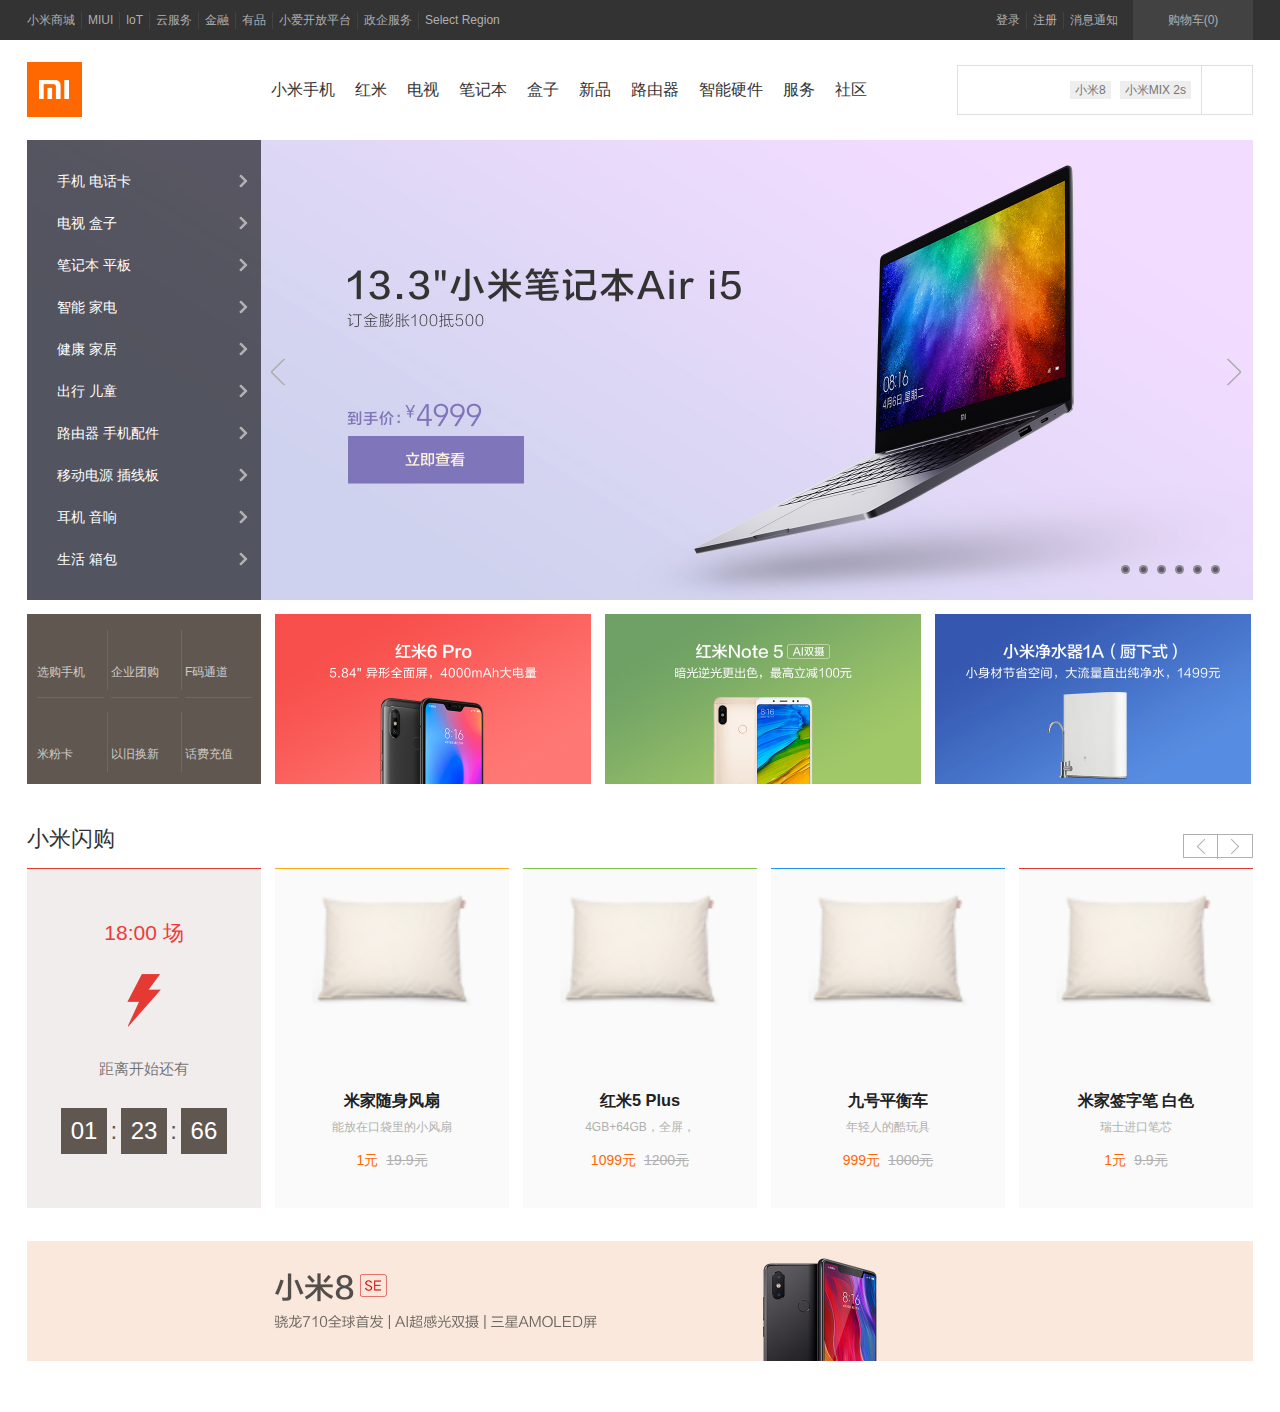
==== xiaomi.html @ e85e3011 "xiaomi.html" ====
<!doctype html>
<html lang="en">
<head>
  <meta charset="UTF-8">
  <title>小米官网</title>
  <link rel="stylesheet" href="css/normalize.css">
  <link rel="stylesheet" href="css/xiaomi.css">
</head>
<body>
  <header class="site-topbar">
    <div class="contioner">
      <div class="topbar-nav">
        <a href="javaspcipt:;">小米商城</a>
        <a href="javaspcipt:;">MIUI</a>
        <a href="javaspcipt:;">loT</a>
        <a href="javaspcipt:;">云服务</a>
        <a href="javaspcipt:;">金融</a>
        <a href="javaspcipt:;">有品</a>
        <a href="javaspcipt:;">小爱开放平台</a>
        <a href="javaspcipt:;">政企服务</a>
        <a href="javaspcipt:;">Select Region</a>
      </div>
      <div class="topbar-cart">
        <a href="javaspcipt">购物车(0)</a>
        <div class="cart-menu">
          购物车中还没有商品；赶紧去选购吧！
        </div>
      </div>
      <div class="topbar-info">
        <a href="javaspcipt:;">登录</a>
        <a href="javaspcipt:;">注册</a>
        <a href="javaspcipt:;">消息通知</a>
      </div>
    </div>
  </header>
  <div class="site-header">
    <div class="contioner">
      <div class="header-logo">
        <a class="logo-ir" href="javaspcipt:;"><!--小米官网--></a>
      </div>
      <div class="header-nav">
        <ul class="nav-list">
          <li class="nav-category">小米商城</li><!--bybybybybybyby-->
          <li class="nav-item">小米手机
          <li class="nav-item">红米</li>
          <li class="nav-item">电视</li>
          <li class="nav-item">笔记本</li>
          <li class="nav-item">盒子</li>
          <li class="nav-item">新品</li>
          <li class="nav-item">路由器</li>
          <li class="nav-item">智能硬件</li>
          <li class="nav-item">服务</li>
          <li class="nav-item">社区</li>
        </ul>
      </div>
      <div class="header-scarch">
        <form class="search-form">
          <input class="search-text" type="text">
          <input class="search-bth" type="submit" value="">
          <div class="search-hot-words">
            <a href="">小米8</a>
            <a href="">小米MIX 2s</a>
          </div>
        </form>
      </div>
    </div>
  </div> 
  <div class="home-hero-container">
    <!--小块包含-->
    <div class="home-hero">
      <div class="home-hero-slider">
        <a href="">
          <img src="img/banner_01.jpg">
        </a>
        <div class="ui-prev"><a href="">上一页</a></div>
        <div class="ui-next"><a href="">下一页</a></div>
        <div class="ui-pager">
          <div class="ui-pager-item"><a href="javaspcipt:;"></a></div>
          <div class="ui-pager-item"><a href="javaspcipt:;"></a></div>
          <div class="ui-pager-item"><a href="javaspcipt:;"></a></div>
          <div class="ui-pager-item"><a href="javaspcipt:;"></a></div>
          <div class="ui-pager-item"><a href="javaspcipt:;"></a></div>
          <div class="ui-pager-item"><a href="javaspcipt:;"></a></div>
        </div>
        <div class="site-category">
          <ul class="site-category-list">
            <li class="category-item">
              <a href="javaspcipt:;">手机 电话卡</a>
              <div class="children">
                <ul class="children-list">
                    <li><a class="link" href="javaspcipt:;"><img class="thumb" src="img/product_02.png"><span class="text">体重秤</span></a></li>
                    <li><a class="link" href="javaspcipt:;"><img class="thumb" src="img/product_01.png"><span class="text">血压计</span></a></li>
                    <li><a class="link" href="javaspcipt:;"><img class="thumb" src="img/product_02.png"><span class="text">双肩包</span></a></li>
                    <li><a class="link" href="javaspcipt:;"><img class="thumb" src="img/product_05.png"><span class="text">钱包</span></a></li>
                    <li><a class="link" href="javaspcipt:;"><img class="thumb" src="img/product_02.png"><span class="text">胸包</span></a></li>
                    <li><a class="link" href="javaspcipt:;"><img class="thumb" src="img/product_02.png"><span class="text">体温计</span></a></li>
                </ul>
                <ul class="children-list">
                    <li><a class="link" href="javaspcipt:;"><img class="thumb" src="img/product_02.png"><span class="text">手拿包</span></a></li>
                    <li><a class="link" href="javaspcipt:;"><img class="thumb" src="img/product_04.png"><span class="text">旅行箱</span></a></li>
                    <li><a class="link" href="javaspcipt:;"><img class="thumb" src="img/product_02.png"><span class="text">运动鞋</span></a></li>
                    <li><a class="link" href="javaspcipt:;"><img class="thumb" src="img/product_02.png"><span class="text">服饰</span></a></li>
                    <li><a class="link" href="javaspcipt:;"><img class="thumb" src="img/product_03.png"><span class="text">眼镜</span></a></li>
                    <li><a class="link" href="javaspcipt:;"><img class="thumb" src="img/product_02.png"><span class="text">床垫</span></a></li>
                </ul>
                <ul class="children-list">
                    <li><a class="link" href="javaspcipt:;"><img class="thumb" src="img/product_02.png"><span class="text">枕头</span></a></li>
                    <li><a class="link" href="javaspcipt:;"><img class="thumb" src="img/product_01.png"><span class="text">被子</span></a></li>
                    <li><a class="link" href="javaspcipt:;"><img class="thumb" src="img/product_03.png"><span class="text">沙发</span></a></li>
                    <li><a class="link" href="javaspcipt:;"><img class="thumb" src="img/product_02.png"><span class="text">金米兔</span></a></li>
                    <li><a class="link" href="javaspcipt:;"><img class="thumb" src="img/product_02.png"><span class="text">旅行包</span></a></li>
                    <li><a class="link" href="javaspcipt:;"><img class="thumb" src="img/product_01.png"><span class="text">螺丝刀</span></a></li>
                </ul>
                <ul class="children-list">
                    <li><a class="link" href="javaspcipt:;"><img class="thumb" src="img/product_02.png"><span class="text">保温杯</span></a></li>
                    <li><a class="link" href="javaspcipt:;"><img class="thumb" src="img/product_03.png"><span class="text">驱蚊器</span></a></li>
                    <li><a class="link" href="javaspcipt:;"><img class="thumb" src="img/product_02.png"><span class="text">体温计</span></a></li>
                    <li><a class="link" href="javaspcipt:;"><img class="thumb" src="img/product_01.png"><span class="text">尤里克里</span></a></li>
                    <li><a class="link" href="javaspcipt:;"><img class="thumb" src="img/product_02.png"><span class="text">毛巾、浴巾</span></a></li>
                    <li><a class="link" href="javaspcipt:;"><img class="thumb" src="img/product_02.png"><span class="text">米兔</span></a></li>
                </ul>
              </div>
            </li>
            <li class="category-item">
              <a href="javaspcipt:;">电视 盒子</a>             
              <div class="children">
                <ul class="children-list">
                    <li><a class="link" href="javaspcipt:;"><img class="thumb" src="img/product_01.png"><span class="text">体重秤</span></a></li>
                    <li><a class="link" href="javaspcipt:;"><img class="thumb" src="img/product_01.png"><span class="text">血压计</span></a></li>
                    <li><a class="link" href="javaspcipt:;"><img class="thumb" src="img/product_01.png"><span class="text">双肩包</span></a></li>
                    <li><a class="link" href="javaspcipt:;"><img class="thumb" src="img/product_01.png"><span class="text">钱包</span></a></li>
                    <li><a class="link" href="javaspcipt:;"><img class="thumb" src="img/product_01.png"><span class="text">胸包</span></a></li>
                    <li><a class="link" href="javaspcipt:;"><img class="thumb" src="img/product_01.png"><span class="text">体温计</span></a></li>
                </ul>
                <ul class="children-list">
                    <li><a class="link" href="javaspcipt:;"><img class="thumb" src="img/product_01.png"><span class="text">手拿包</span></a></li>
                    <li><a class="link" href="javaspcipt:;"><img class="thumb" src="img/product_01.png"><span class="text">旅行箱</span></a></li>
                    <li><a class="link" href="javaspcipt:;"><img class="thumb" src="img/product_01.png"><span class="text">运动鞋</span></a></li>
                    <li><a class="link" href="javaspcipt:;"><img class="thumb" src="img/product_01.png"><span class="text">服饰</span></a></li>
                    <li><a class="link" href="javaspcipt:;"><img class="thumb" src="img/product_01.png"><span class="text">眼镜</span></a></li>
                    <li><a class="link" href="javaspcipt:;"><img class="thumb" src="img/product_01.png"><span class="text">床垫</span></a></li>
                </ul>
                <ul class="children-list">
                    <li><a class="link" href="javaspcipt:;"><img class="thumb" src="img/product_01.png"><span class="text">枕头</span></a></li>
                    <li><a class="link" href="javaspcipt:;"><img class="thumb" src="img/product_01.png"><span class="text">被子</span></a></li>
                    <li><a class="link" href="javaspcipt:;"><img class="thumb" src="img/product_01.png"><span class="text">沙发</span></a></li>
                    <li><a class="link" href="javaspcipt:;"><img class="thumb" src="img/product_01.png"><span class="text">金米兔</span></a></li>
                    <li><a class="link" href="javaspcipt:;"><img class="thumb" src="img/product_01.png"><span class="text">旅行包</span></a></li>
                    <li><a class="link" href="javaspcipt:;"><img class="thumb" src="img/product_01.png"><span class="text">螺丝刀</span></a></li>
                </ul>
                <ul class="children-list">
                    <li><a class="link" href="javaspcipt:;"><img class="thumb" src="img/product_01.png"><span class="text">保温杯</span></a></li>
                    <li><a class="link" href="javaspcipt:;"><img class="thumb" src="img/product_01.png"><span class="text">驱蚊器</span></a></li>
                    <li><a class="link" href="javaspcipt:;"><img class="thumb" src="img/product_01.png"><span class="text">体温计</span></a></li>
                    <li><a class="link" href="javaspcipt:;"><img class="thumb" src="img/product_01.png"><span class="text">尤里克里</span></a></li>
                    <li><a class="link" href="javaspcipt:;"><img class="thumb" src="img/product_01.png"><span class="text">毛巾、浴巾</span></a></li>
                    <li><a class="link" href="javaspcipt:;"><img class="thumb" src="img/product_01.png"><span class="text">米兔</span></a></li>
                </ul>
            </li>
            <li class="category-item">
              <a href="javaspcipt:;">笔记本 平板</a>
              <div class="children">
                <ul class="children-list">
                    <li><a class="link" href="javaspcipt:;"><img class="thumb" src="img/product_02.png"><span class="text">体重秤</span></a></li>
                    <li><a class="link" href="javaspcipt:;"><img class="thumb" src="img/product_01.png"><span class="text">血压计</span></a></li>
                    <li><a class="link" href="javaspcipt:;"><img class="thumb" src="img/product_02.png"><span class="text">双肩包</span></a></li>
                    <li><a class="link" href="javaspcipt:;"><img class="thumb" src="img/product_05.png"><span class="text">钱包</span></a></li>
                    <li><a class="link" href="javaspcipt:;"><img class="thumb" src="img/product_02.png"><span class="text">胸包</span></a></li>
                    <li><a class="link" href="javaspcipt:;"><img class="thumb" src="img/product_02.png"><span class="text">体温计</span></a></li>
                </ul>
                <ul class="children-list">
                    <li><a class="link" href="javaspcipt:;"><img class="thumb" src="img/product_02.png"><span class="text">手拿包</span></a></li>
                    <li><a class="link" href="javaspcipt:;"><img class="thumb" src="img/product_04.png"><span class="text">旅行箱</span></a></li>
                    <li><a class="link" href="javaspcipt:;"><img class="thumb" src="img/product_02.png"><span class="text">运动鞋</span></a></li>
                    <li><a class="link" href="javaspcipt:;"><img class="thumb" src="img/product_02.png"><span class="text">服饰</span></a></li>
                    <li><a class="link" href="javaspcipt:;"><img class="thumb" src="img/product_03.png"><span class="text">眼镜</span></a></li>
                    <li><a class="link" href="javaspcipt:;"><img class="thumb" src="img/product_02.png"><span class="text">床垫</span></a></li>
                </ul>
                <ul class="children-list">
                    <li><a class="link" href="javaspcipt:;"><img class="thumb" src="img/product_02.png"><span class="text">枕头</span></a></li>
                    <li><a class="link" href="javaspcipt:;"><img class="thumb" src="img/product_01.png"><span class="text">被子</span></a></li>
                    <li><a class="link" href="javaspcipt:;"><img class="thumb" src="img/product_03.png"><span class="text">沙发</span></a></li>
                    <li><a class="link" href="javaspcipt:;"><img class="thumb" src="img/product_02.png"><span class="text">金米兔</span></a></li>
                    <li><a class="link" href="javaspcipt:;"><img class="thumb" src="img/product_02.png"><span class="text">旅行包</span></a></li>
                    <li><a class="link" href="javaspcipt:;"><img class="thumb" src="img/product_01.png"><span class="text">螺丝刀</span></a></li>
                </ul>
                <ul class="children-list">
                    <li><a class="link" href="javaspcipt:;"><img class="thumb" src="img/product_02.png"><span class="text">保温杯</span></a></li>
                    <li><a class="link" href="javaspcipt:;"><img class="thumb" src="img/product_03.png"><span class="text">驱蚊器</span></a></li>
                    <li><a class="link" href="javaspcipt:;"><img class="thumb" src="img/product_02.png"><span class="text">体温计</span></a></li>
                    <li><a class="link" href="javaspcipt:;"><img class="thumb" src="img/product_01.png"><span class="text">尤里克里</span></a></li>
                    <li><a class="link" href="javaspcipt:;"><img class="thumb" src="img/product_02.png"><span class="text">毛巾、浴巾</span></a></li>
                    <li><a class="link" href="javaspcipt:;"><img class="thumb" src="img/product_02.png"><span class="text">米兔</span></a></li>
                </ul>
              </div>
            </li>
            <li class="category-item">
              <a href="javaspcipt:;">智能 家电</a>
              <div class="children">
                <ul class="children-list">
                  <li><a class="link" href="javaspcipt:;"><img class="thumb" src="img/product_01.png"><span class="text">体重秤</span></a></li>
                  <li><a class="link" href="javaspcipt:;"><img class="thumb" src="img/product_01.png"><span class="text">血压计</span></a></li>
                  <li><a class="link" href="javaspcipt:;"><img class="thumb" src="img/product_01.png"><span class="text">双肩包</span></a></li>
                  <li><a class="link" href="javaspcipt:;"><img class="thumb" src="img/product_01.png"><span class="text">钱包</span></a></li>
                  <li><a class="link" href="javaspcipt:;"><img class="thumb" src="img/product_01.png"><span class="text">胸包</span></a></li>
                  <li><a class="link" href="javaspcipt:;"><img class="thumb" src="img/product_01.png"><span class="text">体温计</span></a></li>
                </ul>
                <ul class="children-list">
                  <li><a class="link" href="javaspcipt:;"><img class="thumb" src="img/product_01.png"><span class="text">手拿包</span></a></li>
                  <li><a class="link" href="javaspcipt:;"><img class="thumb" src="img/product_01.png"><span class="text">旅行箱</span></a></li>
                  <li><a class="link" href="javaspcipt:;"><img class="thumb" src="img/product_01.png"><span class="text">运动鞋</span></a></li>
                  <li><a class="link" href="javaspcipt:;"><img class="thumb" src="img/product_01.png"><span class="text">服饰</span></a></li>
                  <li><a class="link" href="javaspcipt:;"><img class="thumb" src="img/product_01.png"><span class="text">眼镜</span></a></li>
                  <li><a class="link" href="javaspcipt:;"><img class="thumb" src="img/product_01.png"><span class="text">床垫</span></a></li>
                </ul>
                <ul class="children-list">
                  <li><a class="link" href="javaspcipt:;"><img class="thumb" src="img/product_01.png"><span class="text">枕头</span></a></li>
                  <li><a class="link" href="javaspcipt:;"><img class="thumb" src="img/product_01.png"><span class="text">被子</span></a></li>
                  <li><a class="link" href="javaspcipt:;"><img class="thumb" src="img/product_01.png"><span class="text">沙发</span></a></li>
                  <li><a class="link" href="javaspcipt:;"><img class="thumb" src="img/product_01.png"><span class="text">金米兔</span></a></li>
                  <li><a class="link" href="javaspcipt:;"><img class="thumb" src="img/product_01.png"><span class="text">旅行包</span></a></li>
                  <li><a class="link" href="javaspcipt:;"><img class="thumb" src="img/product_01.png"><span class="text">螺丝刀</span></a></li>
                </ul>
                <ul class="children-list">
                  <li><a class="link" href="javaspcipt:;"><img class="thumb" src="img/product_01.png"><span class="text">保温杯</span></a></li>
                  <li><a class="link" href="javaspcipt:;"><img class="thumb" src="img/product_01.png"><span class="text">驱蚊器</span></a></li>
                  <li><a class="link" href="javaspcipt:;"><img class="thumb" src="img/product_01.png"><span class="text">体温计</span></a></li>
                  <li><a class="link" href="javaspcipt:;"><img class="thumb" src="img/product_01.png"><span class="text">尤里克里</span></a></li>
                  <li><a class="link" href="javaspcipt:;"><img class="thumb" src="img/product_01.png"><span class="text">毛巾、浴巾</span></a></li>
                  <li><a class="link" href="javaspcipt:;"><img class="thumb" src="img/product_01.png"><span class="text">米兔</span></a></li>
                </ul>
            </li>
            <li class="category-item">
              <a href="javaspcipt:;">健康 家居</a>
              <div class="children">
                <ul class="children-list">
                  <li><a class="link" href="javaspcipt:;"><img class="thumb" src="img/product_02.png"><span class="text">体重秤</span></a></li>
                  <li><a class="link" href="javaspcipt:;"><img class="thumb" src="img/product_01.png"><span class="text">血压计</span></a></li>
                  <li><a class="link" href="javaspcipt:;"><img class="thumb" src="img/product_02.png"><span class="text">双肩包</span></a></li>
                  <li><a class="link" href="javaspcipt:;"><img class="thumb" src="img/product_05.png"><span class="text">钱包</span></a></li>
                  <li><a class="link" href="javaspcipt:;"><img class="thumb" src="img/product_02.png"><span class="text">胸包</span></a></li>
                  <li><a class="link" href="javaspcipt:;"><img class="thumb" src="img/product_02.png"><span class="text">体温计</span></a></li>
                </ul>
                <ul class="children-list">
                  <li><a class="link" href="javaspcipt:;"><img class="thumb" src="img/product_02.png"><span class="text">手拿包</span></a></li>
                  <li><a class="link" href="javaspcipt:;"><img class="thumb" src="img/product_04.png"><span class="text">旅行箱</span></a></li>
                  <li><a class="link" href="javaspcipt:;"><img class="thumb" src="img/product_02.png"><span class="text">运动鞋</span></a></li>
                  <li><a class="link" href="javaspcipt:;"><img class="thumb" src="img/product_02.png"><span class="text">服饰</span></a></li>
                  <li><a class="link" href="javaspcipt:;"><img class="thumb" src="img/product_03.png"><span class="text">眼镜</span></a></li>
                  <li><a class="link" href="javaspcipt:;"><img class="thumb" src="img/product_02.png"><span class="text">床垫</span></a></li>
                </ul>
                <ul class="children-list">
                  <li><a class="link" href="javaspcipt:;"><img class="thumb" src="img/product_02.png"><span class="text">枕头</span></a></li>
                  <li><a class="link" href="javaspcipt:;"><img class="thumb" src="img/product_01.png"><span class="text">被子</span></a></li>
                  <li><a class="link" href="javaspcipt:;"><img class="thumb" src="img/product_03.png"><span class="text">沙发</span></a></li>
                  <li><a class="link" href="javaspcipt:;"><img class="thumb" src="img/product_02.png"><span class="text">金米兔</span></a></li>
                  <li><a class="link" href="javaspcipt:;"><img class="thumb" src="img/product_02.png"><span class="text">旅行包</span></a></li>
                  <li><a class="link" href="javaspcipt:;"><img class="thumb" src="img/product_01.png"><span class="text">螺丝刀</span></a></li>
                </ul>
                <ul class="children-list">
                  <li><a class="link" href="javaspcipt:;"><img class="thumb" src="img/product_02.png"><span class="text">保温杯</span></a></li>
                  <li><a class="link" href="javaspcipt:;"><img class="thumb" src="img/product_03.png"><span class="text">驱蚊器</span></a></li>
                  <li><a class="link" href="javaspcipt:;"><img class="thumb" src="img/product_02.png"><span class="text">体温计</span></a></li>
                  <li><a class="link" href="javaspcipt:;"><img class="thumb" src="img/product_01.png"><span class="text">尤里克里</span></a></li>
                  <li><a class="link" href="javaspcipt:;"><img class="thumb" src="img/product_02.png"><span class="text">毛巾、浴巾</span></a></li>
                  <li><a class="link" href="javaspcipt:;"><img class="thumb" src="img/product_02.png"><span class="text">米兔</span></a></li>
                </ul>
              </div>
            </li>
            <li class="category-item">
              <a href="javaspcipt:;">出行 儿童</a>              
              <div class="children">
                <ul class="children-list">
                  <li><a class="link" href="javaspcipt:;"><img class="thumb" src="img/product_01.png"><span class="text">体重秤</span></a></li>
                  <li><a class="link" href="javaspcipt:;"><img class="thumb" src="img/product_01.png"><span class="text">血压计</span></a></li>
                  <li><a class="link" href="javaspcipt:;"><img class="thumb" src="img/product_01.png"><span class="text">双肩包</span></a></li>
                  <li><a class="link" href="javaspcipt:;"><img class="thumb" src="img/product_01.png"><span class="text">钱包</span></a></li>
                  <li><a class="link" href="javaspcipt:;"><img class="thumb" src="img/product_01.png"><span class="text">胸包</span></a></li>
                  <li><a class="link" href="javaspcipt:;"><img class="thumb" src="img/product_01.png"><span class="text">体温计</span></a></li>
                </ul>
                <ul class="children-list">
                  <li><a class="link" href="javaspcipt:;"><img class="thumb" src="img/product_01.png"><span class="text">手拿包</span></a></li>
                  <li><a class="link" href="javaspcipt:;"><img class="thumb" src="img/product_01.png"><span class="text">旅行箱</span></a></li>
                  <li><a class="link" href="javaspcipt:;"><img class="thumb" src="img/product_01.png"><span class="text">运动鞋</span></a></li>
                  <li><a class="link" href="javaspcipt:;"><img class="thumb" src="img/product_01.png"><span class="text">服饰</span></a></li>
                  <li><a class="link" href="javaspcipt:;"><img class="thumb" src="img/product_01.png"><span class="text">眼镜</span></a></li>
                  <li><a class="link" href="javaspcipt:;"><img class="thumb" src="img/product_01.png"><span class="text">床垫</span></a></li>
                </ul>
                <ul class="children-list">
                  <li><a class="link" href="javaspcipt:;"><img class="thumb" src="img/product_01.png"><span class="text">枕头</span></a></li>
                  <li><a class="link" href="javaspcipt:;"><img class="thumb" src="img/product_01.png"><span class="text">被子</span></a></li>
                  <li><a class="link" href="javaspcipt:;"><img class="thumb" src="img/product_01.png"><span class="text">沙发</span></a></li>
                  <li><a class="link" href="javaspcipt:;"><img class="thumb" src="img/product_01.png"><span class="text">金米兔</span></a></li>
                  <li><a class="link" href="javaspcipt:;"><img class="thumb" src="img/product_01.png"><span class="text">旅行包</span></a></li>
                  <li><a class="link" href="javaspcipt:;"><img class="thumb" src="img/product_01.png"><span class="text">螺丝刀</span></a></li>
                </ul>
                <ul class="children-list">
                  <li><a class="link" href="javaspcipt:;"><img class="thumb" src="img/product_01.png"><span class="text">保温杯</span></a></li>
                  <li><a class="link" href="javaspcipt:;"><img class="thumb" src="img/product_01.png"><span class="text">驱蚊器</span></a></li>
                  <li><a class="link" href="javaspcipt:;"><img class="thumb" src="img/product_01.png"><span class="text">体温计</span></a></li>
                  <li><a class="link" href="javaspcipt:;"><img class="thumb" src="img/product_01.png"><span class="text">尤里克里</span></a></li>
                  <li><a class="link" href="javaspcipt:;"><img class="thumb" src="img/product_01.png"><span class="text">毛巾、浴巾</span></a></li>
                  <li><a class="link" href="javaspcipt:;"><img class="thumb" src="img/product_01.png"><span class="text">米兔</span></a></li>
                </ul>
            </li>
            <li class="category-item">
              <a href="javaspcipt:;">路由器 手机配件</a>
              <div class="children">
                <ul class="children-list">
                  <li><a class="link" href="javaspcipt:;"><img class="thumb" src="img/product_02.png"><span class="text">体重秤</span></a></li>
                  <li><a class="link" href="javaspcipt:;"><img class="thumb" src="img/product_01.png"><span class="text">血压计</span></a></li>
                  <li><a class="link" href="javaspcipt:;"><img class="thumb" src="img/product_02.png"><span class="text">双肩包</span></a></li>
                  <li><a class="link" href="javaspcipt:;"><img class="thumb" src="img/product_05.png"><span class="text">钱包</span></a></li>
                  <li><a class="link" href="javaspcipt:;"><img class="thumb" src="img/product_02.png"><span class="text">胸包</span></a></li>
                  <li><a class="link" href="javaspcipt:;"><img class="thumb" src="img/product_02.png"><span class="text">体温计</span></a></li>
                </ul>
                <ul class="children-list">
                  <li><a class="link" href="javaspcipt:;"><img class="thumb" src="img/product_02.png"><span class="text">手拿包</span></a></li>
                  <li><a class="link" href="javaspcipt:;"><img class="thumb" src="img/product_04.png"><span class="text">旅行箱</span></a></li>
                  <li><a class="link" href="javaspcipt:;"><img class="thumb" src="img/product_02.png"><span class="text">运动鞋</span></a></li>
                  <li><a class="link" href="javaspcipt:;"><img class="thumb" src="img/product_02.png"><span class="text">服饰</span></a></li>
                  <li><a class="link" href="javaspcipt:;"><img class="thumb" src="img/product_03.png"><span class="text">眼镜</span></a></li>
                  <li><a class="link" href="javaspcipt:;"><img class="thumb" src="img/product_02.png"><span class="text">床垫</span></a></li>
                </ul>
                <ul class="children-list">
                  <li><a class="link" href="javaspcipt:;"><img class="thumb" src="img/product_02.png"><span class="text">枕头</span></a></li>
                  <li><a class="link" href="javaspcipt:;"><img class="thumb" src="img/product_01.png"><span class="text">被子</span></a></li>
                  <li><a class="link" href="javaspcipt:;"><img class="thumb" src="img/product_03.png"><span class="text">沙发</span></a></li>
                  <li><a class="link" href="javaspcipt:;"><img class="thumb" src="img/product_02.png"><span class="text">金米兔</span></a></li>
                  <li><a class="link" href="javaspcipt:;"><img class="thumb" src="img/product_02.png"><span class="text">旅行包</span></a></li>
                  <li><a class="link" href="javaspcipt:;"><img class="thumb" src="img/product_01.png"><span class="text">螺丝刀</span></a></li>
                </ul>
                <ul class="children-list">
                  <li><a class="link" href="javaspcipt:;"><img class="thumb" src="img/product_02.png"><span class="text">保温杯</span></a></li>
                  <li><a class="link" href="javaspcipt:;"><img class="thumb" src="img/product_03.png"><span class="text">驱蚊器</span></a></li>
                  <li><a class="link" href="javaspcipt:;"><img class="thumb" src="img/product_02.png"><span class="text">体温计</span></a></li>
                  <li><a class="link" href="javaspcipt:;"><img class="thumb" src="img/product_01.png"><span class="text">尤里克里</span></a></li>
                  <li><a class="link" href="javaspcipt:;"><img class="thumb" src="img/product_02.png"><span class="text">毛巾、浴巾</span></a></li>
                  <li><a class="link" href="javaspcipt:;"><img class="thumb" src="img/product_02.png"><span class="text">米兔</span></a></li>
                </ul>
              </div>
            </li>
            <li class="category-item">
              <a href="javaspcipt:;">移动电源 插线板</a>          
              <div class="children">
                <ul class="children-list">
                  <li><a class="link" href="javaspcipt:;"><img class="thumb" src="img/product_01.png"><span class="text">体重秤</span></a></li>
                  <li><a class="link" href="javaspcipt:;"><img class="thumb" src="img/product_01.png"><span class="text">血压计</span></a></li>
                  <li><a class="link" href="javaspcipt:;"><img class="thumb" src="img/product_01.png"><span class="text">双肩包</span></a></li>
                  <li><a class="link" href="javaspcipt:;"><img class="thumb" src="img/product_01.png"><span class="text">钱包</span></a></li>
                  <li><a class="link" href="javaspcipt:;"><img class="thumb" src="img/product_01.png"><span class="text">胸包</span></a></li>
                  <li><a class="link" href="javaspcipt:;"><img class="thumb" src="img/product_01.png"><span class="text">体温计</span></a></li>
                </ul>
                <ul class="children-list">
                  <li><a class="link" href="javaspcipt:;"><img class="thumb" src="img/product_01.png"><span class="text">手拿包</span></a></li>
                  <li><a class="link" href="javaspcipt:;"><img class="thumb" src="img/product_01.png"><span class="text">旅行箱</span></a></li>
                  <li><a class="link" href="javaspcipt:;"><img class="thumb" src="img/product_01.png"><span class="text">运动鞋</span></a></li>
                  <li><a class="link" href="javaspcipt:;"><img class="thumb" src="img/product_01.png"><span class="text">服饰</span></a></li>
                  <li><a class="link" href="javaspcipt:;"><img class="thumb" src="img/product_01.png"><span class="text">眼镜</span></a></li>
                  <li><a class="link" href="javaspcipt:;"><img class="thumb" src="img/product_01.png"><span class="text">床垫</span></a></li>
                </ul>
                <ul class="children-list">
                  <li><a class="link" href="javaspcipt:;"><img class="thumb" src="img/product_01.png"><span class="text">枕头</span></a></li>
                  <li><a class="link" href="javaspcipt:;"><img class="thumb" src="img/product_01.png"><span class="text">被子</span></a></li>
                  <li><a class="link" href="javaspcipt:;"><img class="thumb" src="img/product_01.png"><span class="text">沙发</span></a></li>
                  <li><a class="link" href="javaspcipt:;"><img class="thumb" src="img/product_01.png"><span class="text">金米兔</span></a></li>
                  <li><a class="link" href="javaspcipt:;"><img class="thumb" src="img/product_01.png"><span class="text">旅行包</span></a></li>
                  <li><a class="link" href="javaspcipt:;"><img class="thumb" src="img/product_01.png"><span class="text">螺丝刀</span></a></li>
                </ul>
                <ul class="children-list">
                  <li><a class="link" href="javaspcipt:;"><img class="thumb" src="img/product_01.png"><span class="text">保温杯</span></a></li>
                  <li><a class="link" href="javaspcipt:;"><img class="thumb" src="img/product_01.png"><span class="text">驱蚊器</span></a></li>
                  <li><a class="link" href="javaspcipt:;"><img class="thumb" src="img/product_01.png"><span class="text">体温计</span></a></li>
                  <li><a class="link" href="javaspcipt:;"><img class="thumb" src="img/product_01.png"><span class="text">尤里克里</span></a></li>
                  <li><a class="link" href="javaspcipt:;"><img class="thumb" src="img/product_01.png"><span class="text">毛巾、浴巾</span></a></li>
                  <li><a class="link" href="javaspcipt:;"><img class="thumb" src="img/product_01.png"><span class="text">米兔</span></a></li>
                </ul>
            </li>
            <li class="category-item">
              <a href="javaspcipt:;">耳机 音响</a>
              <div class="children">
                <ul class="children-list">
                  <li><a class="link" href="javaspcipt:;"><img class="thumb" src="img/product_02.png"><span class="text">体重秤</span></a></li>
                  <li><a class="link" href="javaspcipt:;"><img class="thumb" src="img/product_01.png"><span class="text">血压计</span></a></li>
                  <li><a class="link" href="javaspcipt:;"><img class="thumb" src="img/product_02.png"><span class="text">双肩包</span></a></li>
                  <li><a class="link" href="javaspcipt:;"><img class="thumb" src="img/product_05.png"><span class="text">钱包</span></a></li>
                  <li><a class="link" href="javaspcipt:;"><img class="thumb" src="img/product_02.png"><span class="text">胸包</span></a></li>
                  <li><a class="link" href="javaspcipt:;"><img class="thumb" src="img/product_02.png"><span class="text">体温计</span></a></li>
                </ul>
                <ul class="children-list">
                  <li><a class="link" href="javaspcipt:;"><img class="thumb" src="img/product_02.png"><span class="text">手拿包</span></a></li>
                  <li><a class="link" href="javaspcipt:;"><img class="thumb" src="img/product_04.png"><span class="text">旅行箱</span></a></li>
                  <li><a class="link" href="javaspcipt:;"><img class="thumb" src="img/product_02.png"><span class="text">运动鞋</span></a></li>
                  <li><a class="link" href="javaspcipt:;"><img class="thumb" src="img/product_02.png"><span class="text">服饰</span></a></li>
                  <li><a class="link" href="javaspcipt:;"><img class="thumb" src="img/product_03.png"><span class="text">眼镜</span></a></li>
                  <li><a class="link" href="javaspcipt:;"><img class="thumb" src="img/product_02.png"><span class="text">床垫</span></a></li>
                </ul>
                <ul class="children-list">
                  <li><a class="link" href="javaspcipt:;"><img class="thumb" src="img/product_02.png"><span class="text">枕头</span></a></li>
                  <li><a class="link" href="javaspcipt:;"><img class="thumb" src="img/product_01.png"><span class="text">被子</span></a></li>
                  <li><a class="link" href="javaspcipt:;"><img class="thumb" src="img/product_03.png"><span class="text">沙发</span></a></li>
                  <li><a class="link" href="javaspcipt:;"><img class="thumb" src="img/product_02.png"><span class="text">金米兔</span></a></li>
                  <li><a class="link" href="javaspcipt:;"><img class="thumb" src="img/product_02.png"><span class="text">旅行包</span></a></li>
                  <li><a class="link" href="javaspcipt:;"><img class="thumb" src="img/product_01.png"><span class="text">螺丝刀</span></a></li>
                </ul>
                <ul class="children-list">
                  <li><a class="link" href="javaspcipt:;"><img class="thumb" src="img/product_02.png"><span class="text">保温杯</span></a></li>
                  <li><a class="link" href="javaspcipt:;"><img class="thumb" src="img/product_03.png"><span class="text">驱蚊器</span></a></li>
                  <li><a class="link" href="javaspcipt:;"><img class="thumb" src="img/product_02.png"><span class="text">体温计</span></a></li>
                  <li><a class="link" href="javaspcipt:;"><img class="thumb" src="img/product_01.png"><span class="text">尤里克里</span></a></li>
                  <li><a class="link" href="javaspcipt:;"><img class="thumb" src="img/product_02.png"><span class="text">毛巾、浴巾</span></a></li>
                  <li><a class="link" href="javaspcipt:;"><img class="thumb" src="img/product_02.png"><span class="text">米兔</span></a></li>
                </ul>
              </div>
            </li>
            <li class="category-item">
              <a href="javaspcipt:;">生活 箱包</a>
              <div class="children">
                <ul class="children-list">
                    <li><a class="link" href="javaspcipt:;"><img class="thumb" src="img/product_01.png"><span class="text">体重秤</span></a></li>
                    <li><a class="link" href="javaspcipt:;"><img class="thumb" src="img/product_01.png"><span class="text">血压计</span></a></li>
                    <li><a class="link" href="javaspcipt:;"><img class="thumb" src="img/product_01.png"><span class="text">双肩包</span></a></li>
                    <li><a class="link" href="javaspcipt:;"><img class="thumb" src="img/product_01.png"><span class="text">钱包</span></a></li>
                    <li><a class="link" href="javaspcipt:;"><img class="thumb" src="img/product_01.png"><span class="text">胸包</span></a></li>
                    <li><a class="link" href="javaspcipt:;"><img class="thumb" src="img/product_01.png"><span class="text">体温计</span></a></li>
                </ul>
                <ul class="children-list">
                    <li><a class="link" href="javaspcipt:;"><img class="thumb" src="img/product_01.png"><span class="text">手拿包</span></a></li>
                    <li><a class="link" href="javaspcipt:;"><img class="thumb" src="img/product_01.png"><span class="text">旅行箱</span></a></li>
                    <li><a class="link" href="javaspcipt:;"><img class="thumb" src="img/product_01.png"><span class="text">运动鞋</span></a></li>
                    <li><a class="link" href="javaspcipt:;"><img class="thumb" src="img/product_01.png"><span class="text">服饰</span></a></li>
                    <li><a class="link" href="javaspcipt:;"><img class="thumb" src="img/product_01.png"><span class="text">眼镜</span></a></li>
                    <li><a class="link" href="javaspcipt:;"><img class="thumb" src="img/product_01.png"><span class="text">床垫</span></a></li>
                </ul>
                <ul class="children-list">
                    <li><a class="link" href="javaspcipt:;"><img class="thumb" src="img/product_01.png"><span class="text">枕头</span></a></li>
                    <li><a class="link" href="javaspcipt:;"><img class="thumb" src="img/product_01.png"><span class="text">被子</span></a></li>
                    <li><a class="link" href="javaspcipt:;"><img class="thumb" src="img/product_01.png"><span class="text">沙发</span></a></li>
                    <li><a class="link" href="javaspcipt:;"><img class="thumb" src="img/product_01.png"><span class="text">金米兔</span></a></li>
                    <li><a class="link" href="javaspcipt:;"><img class="thumb" src="img/product_01.png"><span class="text">旅行包</span></a></li>
                    <li><a class="link" href="javaspcipt:;"><img class="thumb" src="img/product_01.png"><span class="text">螺丝刀</span></a></li>
                </ul>
                <ul class="children-list">
                    <li><a class="link" href="javaspcipt:;"><img class="thumb" src="img/product_01.png"><span class="text">保温杯</span></a></li>
                    <li><a class="link" href="javaspcipt:;"><img class="thumb" src="img/product_01.png"><span class="text">驱蚊器</span></a></li>
                    <li><a class="link" href="javaspcipt:;"><img class="thumb" src="img/product_01.png"><span class="text">体温计</span></a></li>
                    <li><a class="link" href="javaspcipt:;"><img class="thumb" src="img/product_01.png"><span class="text">尤里克里</span></a></li>
                    <li><a class="link" href="javaspcipt:;"><img class="thumb" src="img/product_01.png"><span class="text">毛巾、浴巾</span></a></li>
                    <li><a class="link" href="javaspcipt:;"><img class="thumb" src="img/product_01.png"><span class="text">米兔</span></a></li>
                </ul>
              </div>
            </li>
          </ul>
        </div>
      </div>
      <div class="home-hero-sub">
        <div class="span4">
          <ul class="home-channel-list">
            <li class="exposure"><a href=""><i></i>选购手机</a></li>
            <li class="exposure"><a href=""><i></i>企业团购</a></li>
            <li class="exposure"><a href=""><i></i>F码通道</a></li>
            <li class="exposure"><a href=""><i></i>米粉卡</a></li>
            <li class="exposure"><a href=""><i></i>以旧换新</a></li>
            <li class="exposure"><a href=""><i></i>话费充值</a></li>
          </ul>
        </div>
        <div class="span16">
          <ul class="prono-list">
          <li class="first"><a class="item" href="javaspcipt:;"><img src="img/banner_02.jpg"></a></li>
          <li class="first"><a class="item" href="javaspcipt:;"><img src="img/banner_03.jpg"></a></li>
          <li class="first"><a class="item" href="javaspcipt:;"><img src="img/banner_04.png"></a></li>
        </ul>
        </div>
      </div>
    </div>
     <!--小块包含-->
      <div class="xm-plain-box">
        <div class="box-hd">
          <h2 class="title">小米闪购</h2>
          <div class="more">
            <div class="xm-controls">
              <a class="contorl-prev" href=""></a>
              <a class="contorl-next" href=""></a>
            </div>
          </div>
        </div>
        <div class="box-bd">
          <div class="xm-goods-list">
            <div class="rainbow-item">
              <div class="title">18:00 场</div>
              <img src="img/lightning_01.png">
              <div class="sub">距离开始还有</div>
              <div class="xm-flashpurchase">
                <div class="box">01</div>
                <div class="box">23</div>
                <div class="box">66</div>
              </div>
            </div>
            <div class="item-rainbow-item-1"> 
              <a href="javaspcipt；;">
                <div class="bg">
                  <img src="img/product_01.png">
                  <h3>米家随身风扇</h3>
                  <p class="desc">能放在口袋里的小风扇</p>
                  <p class="price">1元<del>19.9元</del></p>
                </div>
              </a>
            </div>
            <div class="item-rainbow-item-1"> 
              <a href="javaspcipt；;">
                <div class="bg">
                  <img src="img/product_01.png">
                  <h3>红米5 Plus</h3>
                  <p class="desc">4GB+64GB，全屏，</p>
                  <p class="price">1099元<del>1200元</del></p>
                </div>
              </a>
            </div>
            <div class="item-rainbow-item-1"> 
              <a href="javaspcipt；;">
                <div class="bg">
                  <img src="img/product_01.png">
                  <h3>九号平衡车</h3>
                  <p class="desc">年轻人的酷玩具</p>
                  <p class="price">999元<del>1000元</del></p>
                </div>
              </a>
            </div>
            <div class="item-rainbow-item-1"> 
              <a href="javaspcipt；;">
                <div class="bg">
                  <img src="img/product_01.png">
                  <h3>米家签字笔 白色</h3>
                  <p class="desc">瑞士进口笔芯</p>
                  <p class="price">1元<del>9.9元</del></p>
                </div>
              </a>
            </div>
          </div>
        </div>
     </div>

     <div class="item-box">
       <a href="javaspcipt；;">
         <img src="img/banner_05.jpg">
       </a>
     </div>


     <!--最外层下面-->
  </div>

  <div class="page-main">
    
  </div>

</body>
</html>
---- css/xiaomi.css ----
*{
	margin: 0 auto;
	padding:0;
	box-sizing:border-box;
}
a{
	text-decoration: none;		
}
body{
	font: 14px/1.5 "Helvetica Neue",Helvetica,Arial,"Microsoft Yahei","Hiragino Sans GB","Heiti SC","WenQuanYi Micro Hei",sans-serif;
}
.site-topbar{
	height: 40px;
	background-color: #333;
	font-size: 12px;
	color: #b0b0b0;
}
.site-topbar .contioner{
	width: 1226px;
	height: 40px;
	margin:0 auto;
	position: relative;
}
.topbar-nav{
	float: left;
	height: 40px;
	line-height: 40px;
	font-size: 0px;

}
.topbar-nav a{
	font-size: 12px;
	color: #b0b0b0;
}
.topbar-nav a:after{
	content: '';
	display: inline-block;
	width: 1px;
	height: 17px;
	background-color: #424242;
	vertical-align: middle;
	margin:0 .5em;
}
.topbar-nav a:nth-child(9):after{
	display: none;
}

.topbar-nav a:hover{
	color: #ffffff;
}
.topbar-cart{
	width: 120px;
	margin-left: 15px;
	float: right;
}
.topbar-cart a{
  display: block;
  height: 40px;
  line-height: 40px;
  text-align: center;
  color: #b0b0b0;
  background-color: #424242;
}
.topbar-cart a:hover{
	background-color: #fff;
	color: #ff6700;
}
.topbar-cart .cart-menu{
	display: none;
	width: 316px;
	height:96px;
	position: absolute;
	top: 40px;
	right: 0px;
	z-index: 5;
	line-height: 96px;
	color: black;
	text-align: center;
	box-shadow: 0 3px 3px rgba(0,0,0,0.1);
	background-color:#fff;
	
} 
.topbar-cart:hover a{
	background-color: #fff;
	color: #ff6700;
}
.topbar-cart:hover .cart-menu{
	display: inline-block;
}

.topbar-info{
	float: right;
	line-height: 40px;
	height: 40px;
	font-size: 0;
}
.topbar-info a{
	color: #b0b0b0;
	font-size: 12px;
}
.topbar-info a:hover{
	color: #fff;
}
.topbar-info a:after{
	content: '';
	display: inline-block;
	width: 1px;
	height: 17px;
	background-color: #424242;
	vertical-align: middle;
	margin:0 .5em;
}
.topbar-info a:nth-child(3):after{
	display: none;
}
/*1111111111111111111111111111111111111111111111111111111111111111111111111111111111111111111111111111111111111*/
.site-header{
	height: 100px;
}
.site-header .contioner{
	width: 1226px;
	height: 100px;
	margin:0 auto;
}
.site-header .header-logo{
	float: left;
	margin-top: 22px;
	width: 62px;
	height: 55px;

}
.site-header .header-logo .logo-ir{
	text-indent: -9999px;



}
.site-header .header-logo a:after{
	content: '';
	background-image: url(../img/logo_1.png);
	background-repeat: no-repeat;
	background-position: center;
	display: inline-block;
	width: 55px;
	height:55px;
	background-color:#ff6700 ;
}
.site-header .header-nav{
	width: 850px;
	height: 100px;
	float: left;
}
.site-header .header-nav .nav-list{
		float: left;
    width: 820px;
    height: 88px;
    margin: 0;
    padding: 12px 0 0 30px;
    list-style-type: none;
    font-size: 16px;
}

.site-header .nav-list .nav-category{
	float: left;
	width: 142px;
	height: 88px;
	padding-right:15px; 
	color: transparent;
}
.site-header .nav-list .nav-item{
	float: left;
	display: inline-block;
}
.site-header .nav-item{
	display: block;
  padding: 26px 10px 38px;
  color: #333;
}
.site-header .nav-item:hover{
	color: #ff6700;
}
.site-header .header-scarch{
	float: right;
	width: 296px;
	margin-top: 25px;
}
.site-header .header-scarch .search-form{
	position: relative;
	width: 296px;
  height: 50px;
}
.site-header .header-scarch .search-form:hover .search-bth{
	border:1px #b0b0b0 solid;
}


.site-header .search-text{
	position: absolute;
  top: 0;
  right: 51px;
  width: 245px;
  height: 50px;
  padding: 0 10px;
  border: 1px solid #e0e0e0;
  font-size: 14px;
  line-height: 48px;
  outline: 0;
  -webkit-transition: all .2s;
  transition: all .2s;
}
.site-header .search-text:hover{
		border:1px #b0b0b0 solid;
}

.site-header .search-bth{
	position: absolute;
  right: 0;
  top: 0;
  z-index: 2;
  width: 52px;
  height: 50px;
  border: 1px solid #e0e0e0;
  font-size: 24px;
  line-height: 24px;
  background: #fff;
  color: #616161;
  outline: 0;
  -webkit-transition: all .2s;
  transition: all .2s;
}
.site-header .search-bth:hover{
	background-color: #ff6700;
	color: #fff;
	border:1px #b0b0b0 solid;
}
.site-header .search-hot-words{
	position: absolute;
  top: 14px;
  right: 62px;
  z-index: 2;
  text-align: right;
}
.site-header .search-hot-words a{
	display: inline-block;
  margin-left: 5px;
  padding: 0 5px;
  font-size: 12px;
  background-color: #eee;
  color: #757575;
  -webkit-transition: all .2s;
  transition: all .2s;
}
.site-header .search-hot-words a:hover{
	background-color: #ff6700;
	color: #ffffff;
}


/*1111111111111111111111111111111111111111111111111111111111111111111111111111111111111111111111111111111111111111111111111111*/

.home-hero-container{
	height: 1272px;

}
.home-hero-container .home-hero{
	width: 1226px;
	height: 644px;
	margin-bottom: 26px;
	margin-left: auto;
	margin-right: auto;
	position: relative;
}
.home-hero-container .home-hero .home-hero-slider{
	position: relative;
	height: 460px;
}
.home-hero-container .home-hero .home-hero-slider img{
	width: 1225.99px;
	height: 459.98px;
}
.home-hero-container  .home-hero-slider .ui-prev{
	position: absolute;
	width: 41px;
	height: 69px;
	top: 195.5px;
	left: 234px;
}
.home-hero-container  .home-hero-slider .ui-prev a{
	display: inline-block;
	text-indent: -9999px;
}
.home-hero-container  .home-hero-slider .ui-prev:before{
	content: '';
	width: 18px;
  height: 18px;
  position: absolute;
  border-left: 2px solid #b0b0b0;
  border-bottom: 2px solid  #b0b0b0;
  transform: rotate(45deg);
  border-radius: 2px;
	display: inline-block;
	position: absolute;
	left: 13px;
	top: 26.5px;
}
.home-hero-container  .home-hero-slider .ui-prev:hover{
	background-color: rgba(0,0,0,0.6);
	transition: all .2s;
}

.home-hero-container  .home-hero-slider .ui-next{
	position: absolute;
	width: 41px;
	height: 69px;
	top: 195.5px;
	right: 0px;
}
.home-hero-container  .home-hero-slider .ui-next a{
	display: inline-block;
	text-indent: -9999px;
}
.home-hero-container  .home-hero-slider .ui-next:before{
	content: '';
	width: 18px;
  height: 18px;
  position: absolute;
  border-right: 2px solid #b0b0b0;
  border-top: 2px solid  #b0b0b0;
  transform: rotate(45deg);
  border-radius: 2px;
	display: inline-block;
	position: absolute;
	right:15px ;
	top: 26.5px;
}
.home-hero-container  .home-hero-slider .ui-next:hover{
	background-color: rgba(0,0,0,0.6);
	transition: all .2s;

}
.home-hero-container  .home-hero-slider .ui-pager .ui-pager-item a{
	width: 9px;
	height: 9px;
	display: inline-block;
	border-radius: 10px;
	border: 2px solid #fff;
 	border-color: rgba(255,255,255,0.3);
 	background-color: rgba(0,0,0,0.6);
}
.home-hero-container  .home-hero-slider .ui-pager .ui-pager-item a:hover{
	background-color: #e0e0e0;
	transition: all .2s;
	border: 2px solid #7b7b7b;
}
.home-hero-container  .home-hero-slider .ui-pager .ui-pager-item:nth-child(1){
	position: absolute;
	bottom:20px;
	right: 33px;
}
.home-hero-container  .home-hero-slider .ui-pager .ui-pager-item:nth-child(2){
	position: absolute;
	bottom:20px;
	right:50.98px; 
}
.home-hero-container  .home-hero-slider .ui-pager .ui-pager-item:nth-child(3){
	position: absolute;
	bottom:20px;
	right: 68.96px;
}
.home-hero-container  .home-hero-slider .ui-pager .ui-pager-item:nth-child(4){
	position: absolute;
	bottom:20px;
	right: 86.94px;
}
.home-hero-container  .home-hero-slider .ui-pager .ui-pager-item:nth-child(5){
	position: absolute;
	bottom:20px;
	right: 104.92px;
}
.home-hero-container  .home-hero-slider .ui-pager .ui-pager-item:nth-child(6){
	position: absolute;
	bottom:20px;
	right: 122.9px;
}
/*1111111111111111111111111111111111111111111111111111111111111111111111111111111111111111111111111111111111111111*/
.home-hero-container .home-hero .home-hero-slider img{
	width: 1225.99px;
	height: 459.98px;
}
.home-hero-container .home-hero-slider .site-category{
	position: absolute;
	top: 0px;
	left: 0px;
	width: 234px;
  height: 459.98px;
  font-size: 14px;
  background:rgba(0,0,0,0.6);
}
.home-hero-container .site-category .site-category-list{
	height: 420px;
	margin-top: 20px;
	background:rgba(0,0,0,0.0);
	position: relative;
}
.home-hero-container .site-category-list .category-item{
	list-style: none;
	width: 234px;
	height: 42px;
	display: inline-block;
}
.home-hero-container .site-category-list .category-item a{
	font-size: 14px;
	line-height: 42px;
	color: #fff;
	margin-left: 30px;
}
.home-hero-container .site-category-list .category-item >a:after{
	content: '';
	display: inline-block;
	width: 7px;
  height: 7px;
	float: right;
	margin-right: 15px;
	margin-top: 16px;
  border-right: 3px solid #b0b0b0;
  border-top: 3px solid  #b0b0b0;
  transform: rotate(45deg);
  border-radius: 1px;	 
}
.home-hero-container .site-category-list .category-item:nth-child(1) a{
	margin-left: 30px;
}
.home-hero-container .site-category-list .category-item:hover{
	background-color: #ff6700;
	color: #ffffff;
}

.home-hero .home-hero-slider .children{
  display:none;
  position: absolute;
  top: -20px;
  left: 235px;
  width: 993px;
  height: 458px;
  background-color: #fff;
  border: 1px solid #e0e0e0;
  border-left: 0;
  background: #fff;
  box-shadow: 0 8px 16px rgba(0,0,0,0.1);
}
.home-hero-container .site-category-list .category-item:hover .children {
	display: inline-block;
}
.home-hero .home-hero-slider .children-list{
  width: 248px;
  height: 458px;
  list-style: none;
  margin: 0;
  float: left;
}
.home-hero .home-hero-slider .children-list .link{
	display: inline-block;
  width: 248px;
  height: 76.33px;
  padding:0px 20px;
}
.home-hero .home-hero-slider .children-list .thumb{
	display: inline-block;
  width: 40px;
  height: 40px;
  margin-right: 12px;
  vertical-align: middle;
}
.home-hero .home-hero-slider .children-list .text{
  font-size:;
  line-height: 76.33px;
  color: black;
}
.home-hero .home-hero-slider .children-list .text:hover{
  color: #ff6700;
}





.home-hero-container .home-hero .home-hero-sub{
	width: 1226px;
	height: 170px;
	margin-top: 14px;
}

.home-hero-container .home-hero-sub .span4{
	width: 234px;
	height: 170px;
	display: inline-block;
}
.home-hero-sub .span4 .home-channel-list{
	width: 234px;
	height: 170px;
	margin: 0;
  padding: 3px;
  list-style-type: none;
  font-size: 12px;
  background-color: #5f5750;


}
.home-hero-sub .home-channel-list .exposure{
	width: 70px;
	height: 82px;
	display: inline-block;
	float: left;
	padding:0 3px;
	margin-left: 4px;
	position: relative;

 }
 .home-hero-sub .home-channel-list .exposure:before{
 	content: '';
 	display: inline-block;
 	width: 67px;
 	height: 1px;
 	background-color:  rgba(255,255,255,0.1);
 	position: absolute;
 	top: 80px;
 	left: 3px;
 }
  .home-hero-sub .home-channel-list .exposure:nth-child(4):before{
  	display: none;
  }
  .home-hero-sub .home-channel-list .exposure:nth-child(5):before{
  	display: none;
  }
  .home-hero-sub .home-channel-list .exposure:nth-child(6):before{
  	display: none;
  }

 .home-hero-sub .home-channel-list .exposure:after{
 	content: "";
 	display: inline-block;
 	width: 1px;
 	height: 60px;
 	background-color:  rgba(255,255,255,0.1);
 	position: absolute;
 	right: -4px;
 	top: 13px;
 }
 .home-hero-sub .home-channel-list .exposure:nth-child(3):after{
 	display: none;
 }
 .home-hero-sub .home-channel-list .exposure:nth-child(6):after{
 	display: none;
 }
.home-hero-sub .home-channel-list .exposure a{
	display: block;
	width: 70px;
	height: 69px;
	color: rgba(255,255,255,0.7);
  padding-top: 18px;
  text-overflow: ellipsis;
  white-space: nowrap;
  overflow: hidden;
	}
.home-hero-sub .home-channel-list .exposure a:before{
	content: '';
	display: inline;
	width: 1px;
	height: 20px;
	color:#fff;
}

.home-hero-sub .home-channel-list .exposure a:hover{
	color: #ffffff;
}
.home-hero-sub .home-channel-list .exposure i{
	display: block;
  height: 24px;
  margin-bottom: 4px;
  font-size: 24px;
  line-height: 24px;
}

.home-hero-container .home-hero-sub .span16{

	height: 170px;
	display: inline-block;
}
.home-hero-sub .span16 .prono-list{
	display: inline-block;
	margin: 0;
  list-style-type: none;
}
.home-hero-sub .prono-list .first{
	margin-left: 0;
  display: inline-block;
  margin-left: 10px;
  font-size: 0; 
}
.home-hero-sub .prono-list .first:hover{
	box-shadow: -1px 0px 30px  #888888;
	transition: all 0.2s;
}
 .prono-list .first .item{
 	text-decoration: none;
}
 .prono-list .first .item img{
 	width: 316px;
  height: 170px;
 
 }

 .home-hero-container .xm-plain-box{
 	width: 1226px;
 	margin-top: 20px;
 }
 .home-hero-container .xm-plain-box .box-hd{
 	height: 58px;
 	position: relative;
 	-webkit-font-smoothing: antialiased;
 }
  .xm-plain-box .box-hd .title{
 		margin: 0;
 		font-size: 22px;
 		line-height: 58px;
 		font-weight:200;
 		color: #333;
  }
  .xm-plain-box .box-hd .more{
 		display: inline-block;
 		width: 70px;
  	height: 24px;
  	border: 1px #b0b0b0 solid;
 		position: absolute;
 		right: 0;
 		top: 24px;
  }
  .box-hd .more .xm-controls{
  	display: inline-block;
  }
  .box-hd .more .xm-controls a{
		margin-left: -1px;
  }
  .box-hd .more .xm-controls .contorl-prev{
  	width: 35px;
  	height: 24px;
  	display: inline-block;
  	border-right: 1px #b0b0b0 solid;
  }
  .box-hd .more .xm-controls .contorl-prev:after{
  	content: '';
    width: 10px;
    height: 10px;
    border-left: 1px solid #b0b0b0;
    border-bottom: 1px solid #b0b0b0;
    transform: rotate(45deg);
    display: inline-block;
    position: absolute;
    top: 6px;
    left: 15px;
  }
  .box-hd .more .xm-controls .contorl-prev:hover:after{
  	border-left: 1px solid #ff6700;
  	border-bottom: 1px solid #ff6700;
  }
  .box-hd .more .xm-controls .contorl-next:after{
  	content: '';
  	display: inline-block;
  	width: 10px;
  	height: 10px;
  	border-top: 1px solid #b0b0b0;
  	border-right: 1px solid #b0b0b0;
  	transform: rotate(45deg);
  	position: absolute;
    top: 6px;
    right: 15px;
  }
  .box-hd .more .xm-controls .contorl-next:hover:after{
  	border-top: 1px solid #ff6700;
  	border-right: 1px solid #ff6700;
  }
  .home-hero-container .xm-plain-box .box-bd{
  	width: 1226px;
  	height: 340px;
  	padding-bottom: 40px;
  	overflow: hidden;
  	position: relative;
  }
  .xm-plain-box .box-bd .xm-goods-list{
  	height: 340px;
  	overflow: hidden;
  }
  .box-bd .xm-goods-list .rainbow-item{
  	width: 234px;
  	height: 340px;
  	display: inline-block;
  	background: #f1eded;
    text-align: center;
  	border-top: 1px #e53935 solid;
  	margin: 0 14px 0 0;
  	float: left;
  }
  .xm-goods-list .rainbow-item .title{
  	font-size: 21px;
    color: #ef3a3b;
    padding-top: 48px;
  } 
  .xm-goods-list .rainbow-item img{
  	margin:25px auto;
  }
  .xm-goods-list .rainbow-item .sub{
  	color: rgba(0,0,0,0.54);
    font-size: 15px;
  }
  .xm-goods-list .rainbow-item .xm-flashpurchase{
  	width: 168px;
  	height: 46px;
    margin: 28px auto 0;
    position: relative; 
  }
 	.rainbow-item .xm-flashpurchase .box{
 		width: 46px;
 		height: 46px;
 		background-color: #605751;
 		color: #fff;
 		font-size: 24px;
 		line-height: 46px;
 		display: inline-block;
 		margin-right: 10px;
 		position: relative;
 	}
 	.rainbow-item .xm-flashpurchase .box:nth-child(3){
 		margin-right: 0;
 	}
 	.rainbow-item .xm-flashpurchase .box:nth-child(1):after{
 		content: ':';
 		display: inline-block;
 		color:#605751;
 		position: absolute;	
 		right: -10px;
 	}
 	.rainbow-item .xm-flashpurchase .box:nth-child(2):after{
 		content: ':';
 		display: inline-block;
 		color:#605751;
 		position: absolute;	
 		right: -10px;
 	}
 	.item-rainbow-item-1{
 		width: 234px;
 		height: 340px;
 		float: left;
 		margin-right: 14px;
 	}
 	.box-bd .xm-goods-list .item-rainbow-item-1:nth-child(2){
 		border-top:1px #ffac13 solid; 
 	}
 	.box-bd .xm-goods-list .item-rainbow-item-1:nth-child(3){
 		border-top:1px #83c44e solid; 
 	}
 	.box-bd .xm-goods-list .item-rainbow-item-1:nth-child(4){
 		border-top:1px #2196f3 solid; 
 	}
 	.box-bd .xm-goods-list .item-rainbow-item-1:nth-child(5){
 		border-top:1px #e53935 solid; 
 		margin-right: 0;
 	}
	.item-rainbow-item-1 .bg{
    width: 234px;
    height: 340px;
    display: inline-block;
    background-color: rgba(0,0,0,0.02);  
    text-align: center;
  }
  .item-rainbow-item-1 .bg img{
  	width: 160px;
  	height: 166px;
  	margin-bottom:22px;
  }
  .item-rainbow-item-1 .bg h3{
  	color: #212121;
  	margin-top: 25px;
  }

  .item-rainbow-item-1 .bg .desc{
  	height:20px;
    margin: 5px 20px 12px;
    font-size: 12px;
    text-overflow: ellipsis;
    white-space: nowrap;
    overflow: hidden;
    color: #b0b0b0;
  }
  .item-rainbow-item-1 .bg .price{
  	margin: 0;
    color: #ff6709;
  }
  .item-rainbow-item-1 .bg del{
  	color: #b0b0b0;
  	margin-left: 8px;
  }
	.home-hero-container .item-box{
		margin: 2px 0 42px;
    overflow: hidden;
    text-align: center;
    margin: 33px 0;
	}
	.home-hero-container .item-box img{
		width: 1226px;
		height: 120px;
	}
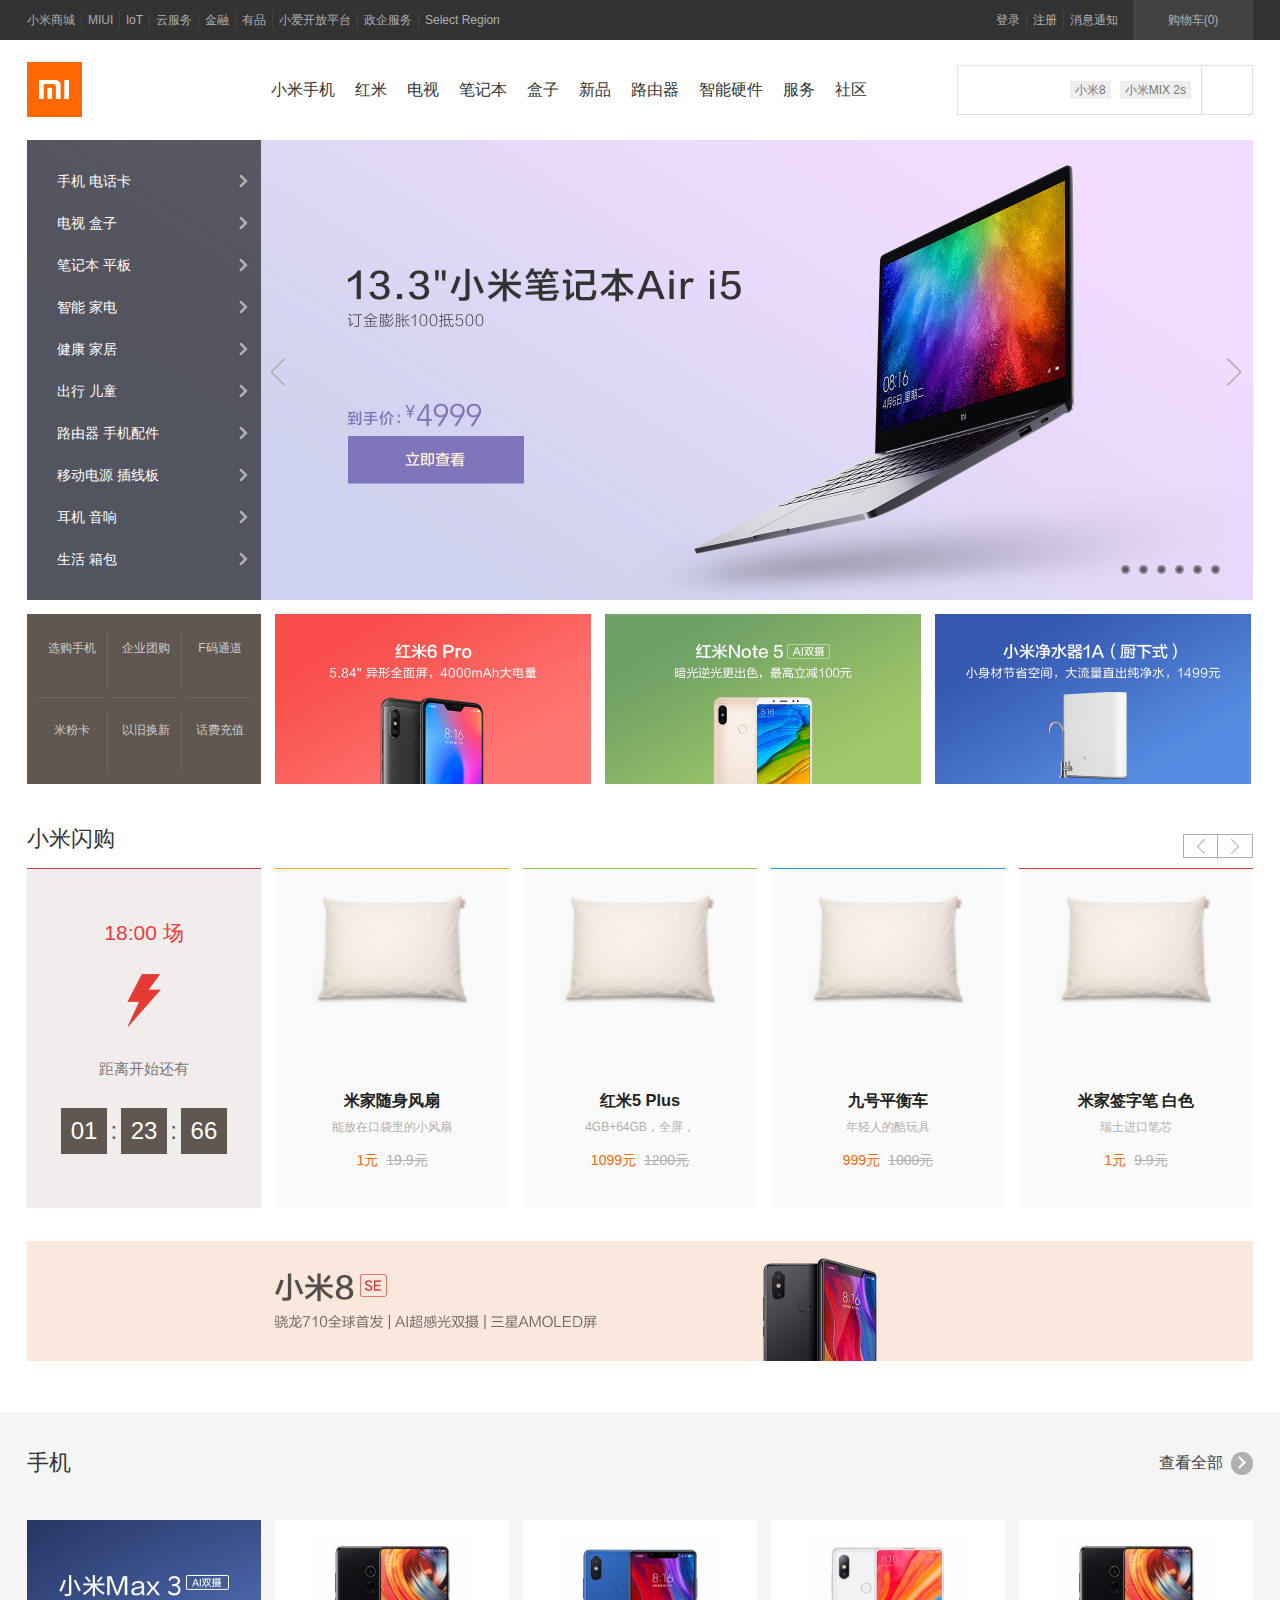
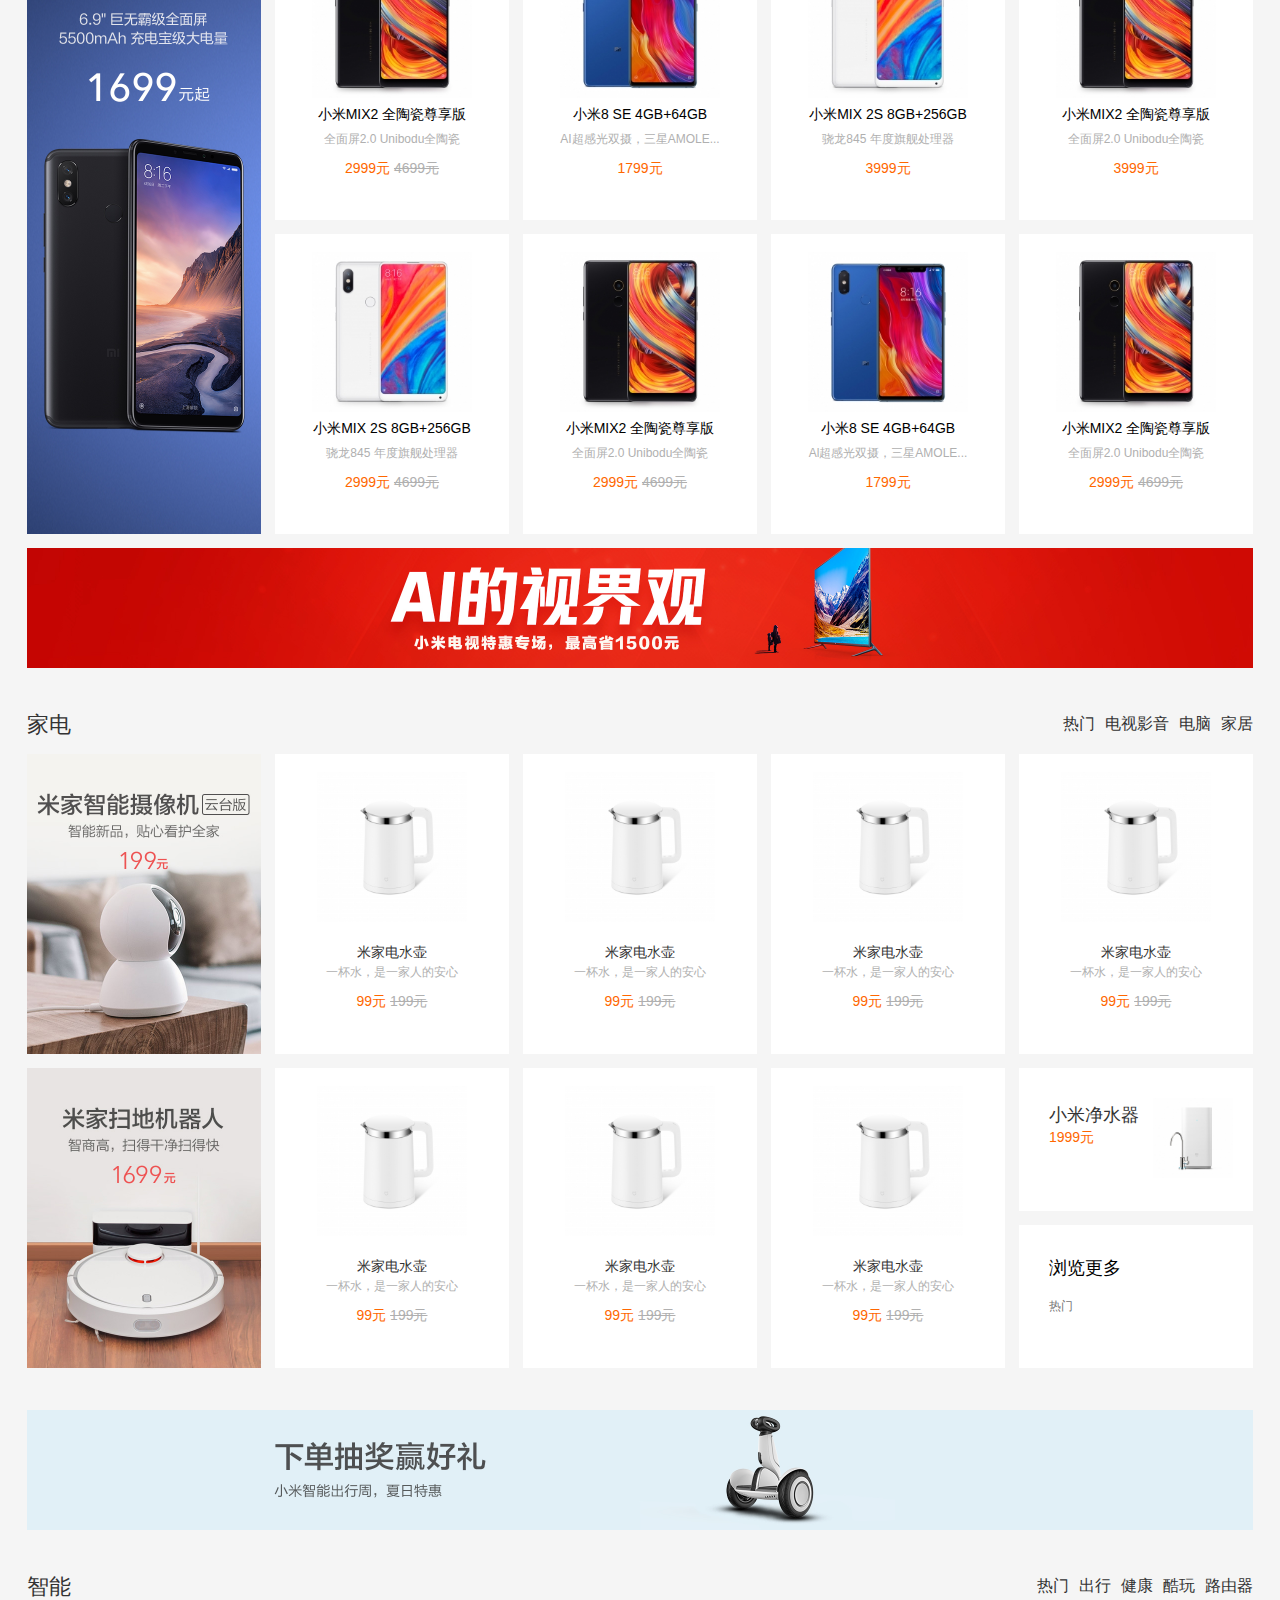
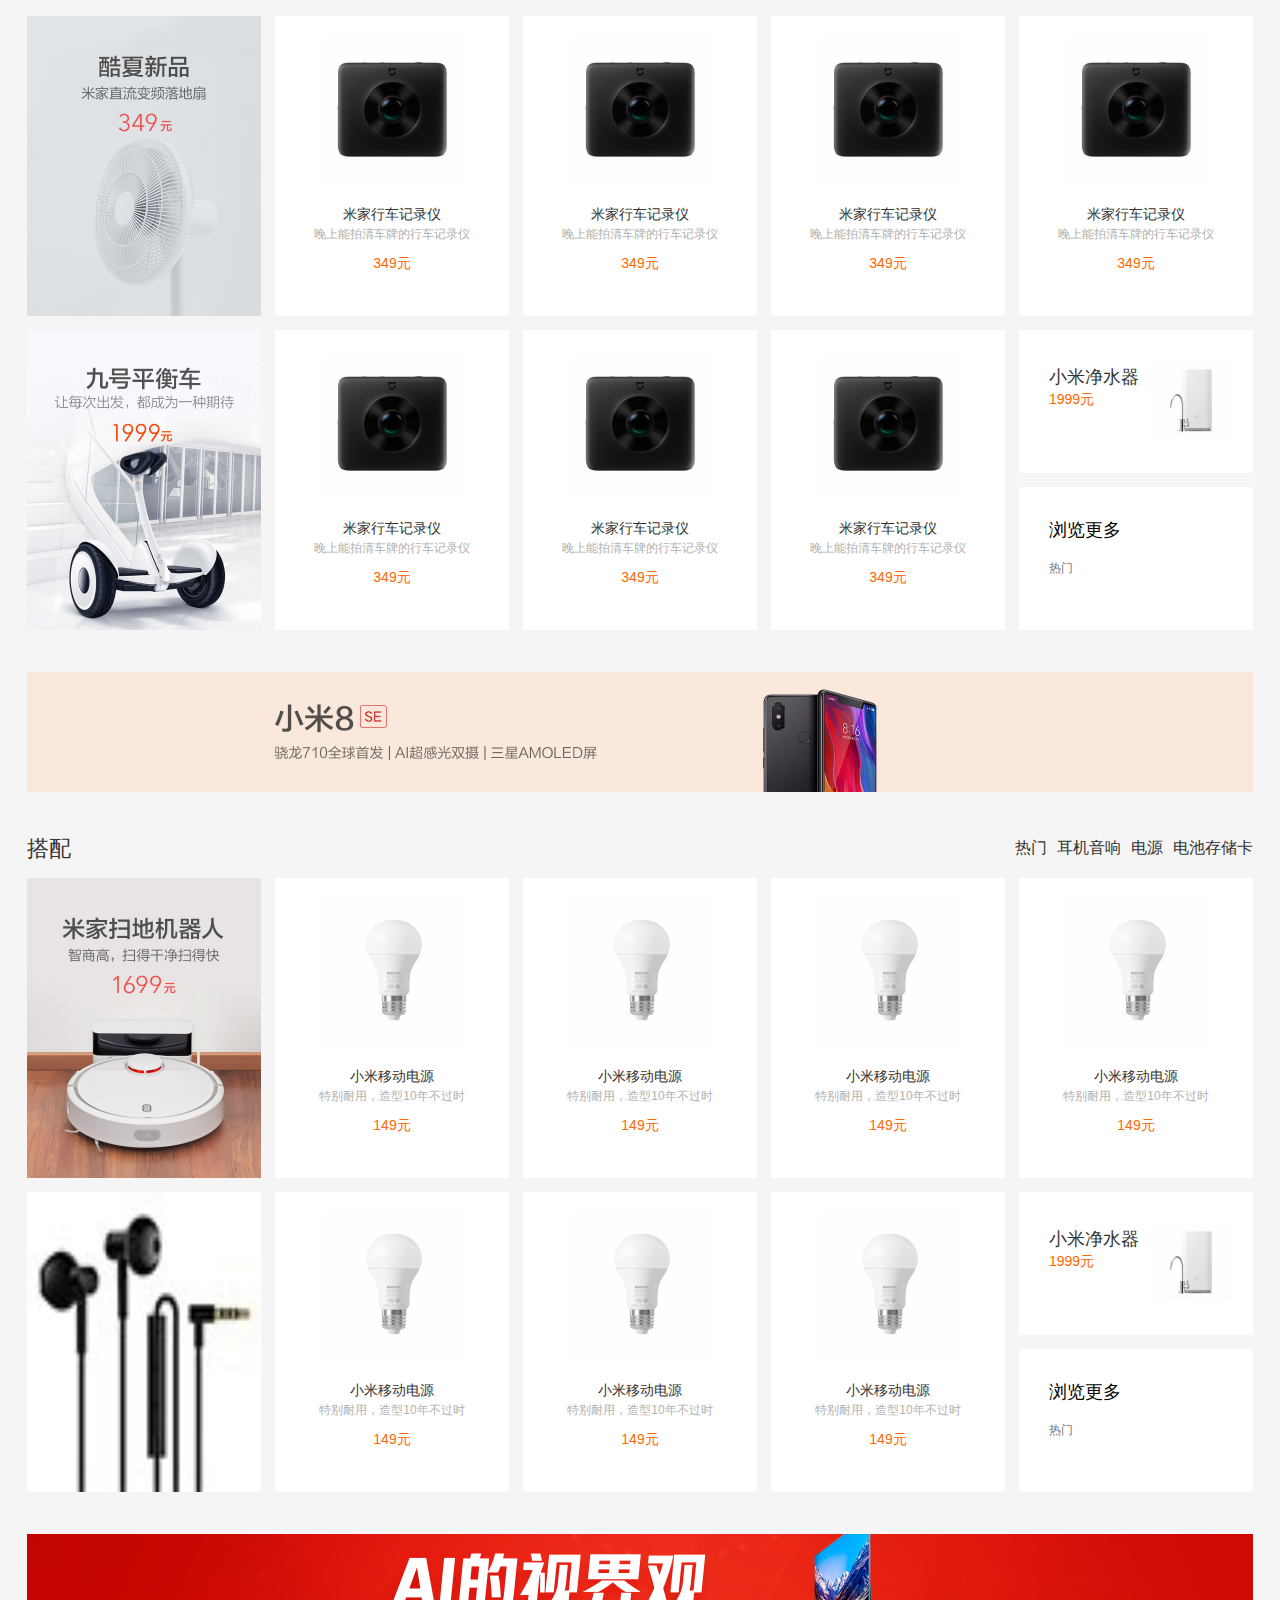
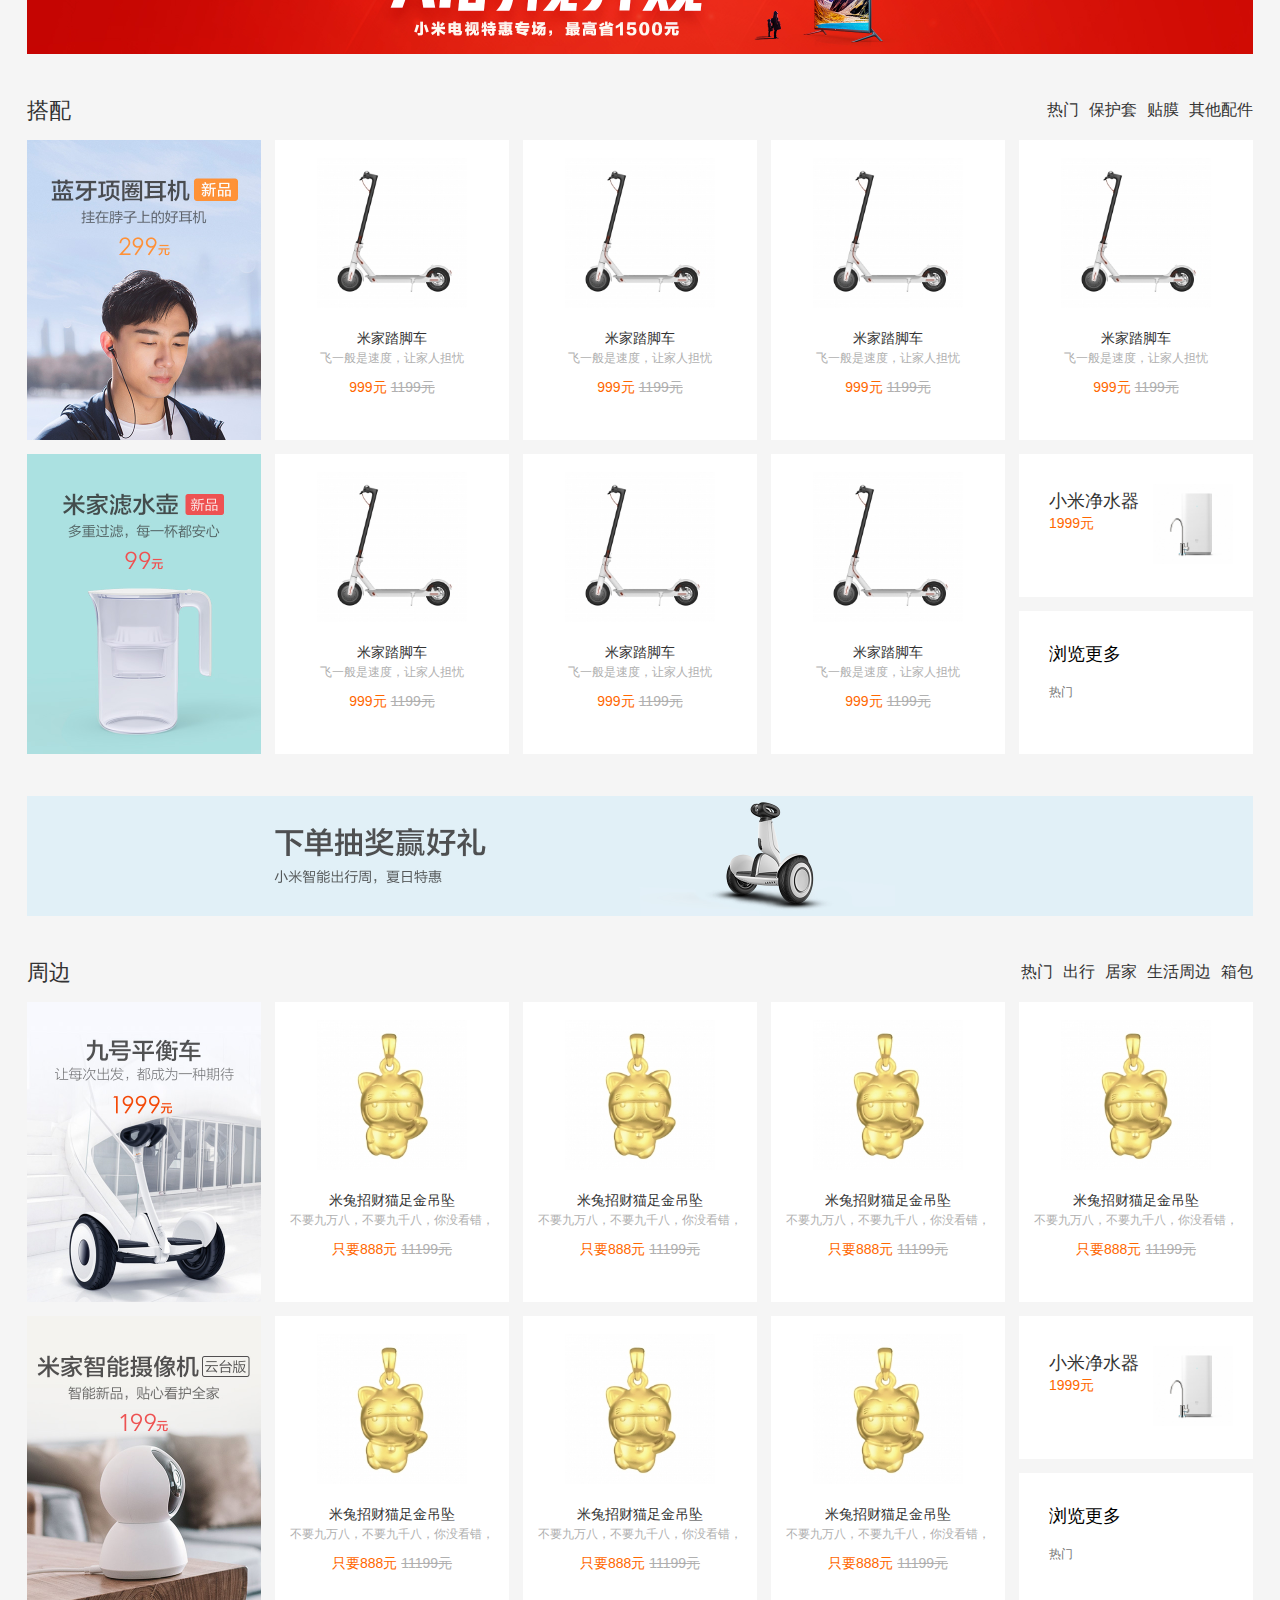
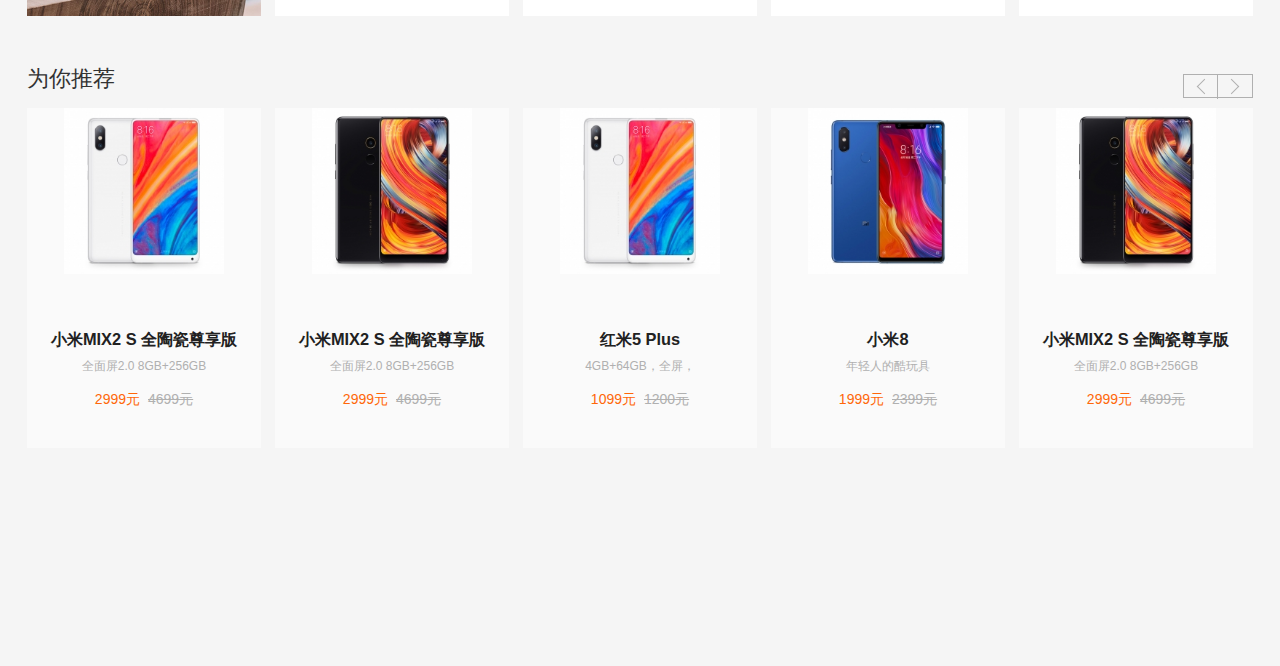
==== commit aee1273d: "xiaomi.html" ====
--- a/xiaomi.html
+++ b/xiaomi.html
@@ -5,42 +5,47 @@
   <title>小米官网</title>
   <link rel="stylesheet" href="css/normalize.css">
   <link rel="stylesheet" href="css/xiaomi.css">
+  <link rel="stylesheet" href="https://use.fontawesome.com/releases/v5.2.0/css/all.css" integrity="sha384-hWVjflwFxL6sNzntih27bfxkr27PmbbK/iSvJ+a4+0owXq79v+lsFkW54bOGbiDQ" crossorigin="anonymous">
 </head>
+
 <body>
   <header class="site-topbar">
     <div class="contioner">
       <div class="topbar-nav">
-        <a href="javaspcipt:;">小米商城</a>
-        <a href="javaspcipt:;">MIUI</a>
-        <a href="javaspcipt:;">loT</a>
-        <a href="javaspcipt:;">云服务</a>
-        <a href="javaspcipt:;">金融</a>
-        <a href="javaspcipt:;">有品</a>
-        <a href="javaspcipt:;">小爱开放平台</a>
-        <a href="javaspcipt:;">政企服务</a>
-        <a href="javaspcipt:;">Select Region</a>
+        <a href="javascript:;">小米商城</a>
+        <a href="javascript:;">MIUI</a>
+        <a href="javascript:;">loT</a>
+        <a href="javascript:;">云服务</a>
+        <a href="javascript:;">金融</a>
+        <a href="javascript:;">有品</a>
+        <a href="javascript:;">小爱开放平台</a>
+        <a href="javascript:;">政企服务</a>
+        <a href="javascript:;">Select Region</a>
       </div>
       <div class="topbar-cart">
-        <a href="javaspcipt">购物车(0)</a>
+        <a href="javaspcipt">
+          <i class="fas fa-shopping-cart"></i>
+          购物车(0)
+        </a>
         <div class="cart-menu">
           购物车中还没有商品；赶紧去选购吧！
         </div>
       </div>
       <div class="topbar-info">
-        <a href="javaspcipt:;">登录</a>
-        <a href="javaspcipt:;">注册</a>
-        <a href="javaspcipt:;">消息通知</a>
+        <a href="javascript:;">登录</a>
+        <a href="javascript:;">注册</a>
+        <a href="javascript:;">消息通知</a>
       </div>
     </div>
   </header>
   <div class="site-header">
     <div class="contioner">
       <div class="header-logo">
-        <a class="logo-ir" href="javaspcipt:;"><!--小米官网--></a>
+        <a class="logo-ir" href="javascript:;"><!--小米官网--></a>
       </div>
       <div class="header-nav">
         <ul class="nav-list">
-          <li class="nav-category">小米商城</li><!--bybybybybybyby-->
+          <li class="nav-category">小米商城</li>
           <li class="nav-item">小米手机
           <li class="nav-item">红米</li>
           <li class="nav-item">电视</li>
@@ -56,7 +61,11 @@
       <div class="header-scarch">
         <form class="search-form">
           <input class="search-text" type="text">
-          <input class="search-bth" type="submit" value="">
+          <a href="javascript:;">
+            <div class="search-bth">
+              <i class="fas fa-search fa-xs" style="display: block;margin:17px 0 0 15px;"></i>
+            </div>
+          </a>
           <div class="search-hot-words">
             <a href="">小米8</a>
             <a href="">小米MIX 2s</a>
@@ -69,384 +78,384 @@
     <!--小块包含-->
     <div class="home-hero">
       <div class="home-hero-slider">
-        <a href="">
+        <a href="javascript:;">
           <img src="img/banner_01.jpg">
         </a>
         <div class="ui-prev"><a href="">上一页</a></div>
         <div class="ui-next"><a href="">下一页</a></div>
         <div class="ui-pager">
-          <div class="ui-pager-item"><a href="javaspcipt:;"></a></div>
-          <div class="ui-pager-item"><a href="javaspcipt:;"></a></div>
-          <div class="ui-pager-item"><a href="javaspcipt:;"></a></div>
-          <div class="ui-pager-item"><a href="javaspcipt:;"></a></div>
-          <div class="ui-pager-item"><a href="javaspcipt:;"></a></div>
-          <div class="ui-pager-item"><a href="javaspcipt:;"></a></div>
+          <div class="ui-pager-item"><a href="javascript:；"></a></div>
+          <div class="ui-pager-item"><a href="javascript:；"></a></div>
+          <div class="ui-pager-item"><a href="javascript:；"></a></div>
+          <div class="ui-pager-item"><a href="javascript:；"></a></div>
+          <div class="ui-pager-item"><a href="javascript:；"></a></div>
+          <div class="ui-pager-item"><a href="javascript:；"></a></div>
         </div>
         <div class="site-category">
           <ul class="site-category-list">
             <li class="category-item">
-              <a href="javaspcipt:;">手机 电话卡</a>
+              <a href="javascript:;">手机 电话卡</a>
               <div class="children">
                 <ul class="children-list">
-                    <li><a class="link" href="javaspcipt:;"><img class="thumb" src="img/product_02.png"><span class="text">体重秤</span></a></li>
-                    <li><a class="link" href="javaspcipt:;"><img class="thumb" src="img/product_01.png"><span class="text">血压计</span></a></li>
-                    <li><a class="link" href="javaspcipt:;"><img class="thumb" src="img/product_02.png"><span class="text">双肩包</span></a></li>
-                    <li><a class="link" href="javaspcipt:;"><img class="thumb" src="img/product_05.png"><span class="text">钱包</span></a></li>
-                    <li><a class="link" href="javaspcipt:;"><img class="thumb" src="img/product_02.png"><span class="text">胸包</span></a></li>
-                    <li><a class="link" href="javaspcipt:;"><img class="thumb" src="img/product_02.png"><span class="text">体温计</span></a></li>
-                </ul>
-                <ul class="children-list">
-                    <li><a class="link" href="javaspcipt:;"><img class="thumb" src="img/product_02.png"><span class="text">手拿包</span></a></li>
-                    <li><a class="link" href="javaspcipt:;"><img class="thumb" src="img/product_04.png"><span class="text">旅行箱</span></a></li>
-                    <li><a class="link" href="javaspcipt:;"><img class="thumb" src="img/product_02.png"><span class="text">运动鞋</span></a></li>
-                    <li><a class="link" href="javaspcipt:;"><img class="thumb" src="img/product_02.png"><span class="text">服饰</span></a></li>
-                    <li><a class="link" href="javaspcipt:;"><img class="thumb" src="img/product_03.png"><span class="text">眼镜</span></a></li>
-                    <li><a class="link" href="javaspcipt:;"><img class="thumb" src="img/product_02.png"><span class="text">床垫</span></a></li>
-                </ul>
-                <ul class="children-list">
-                    <li><a class="link" href="javaspcipt:;"><img class="thumb" src="img/product_02.png"><span class="text">枕头</span></a></li>
-                    <li><a class="link" href="javaspcipt:;"><img class="thumb" src="img/product_01.png"><span class="text">被子</span></a></li>
-                    <li><a class="link" href="javaspcipt:;"><img class="thumb" src="img/product_03.png"><span class="text">沙发</span></a></li>
-                    <li><a class="link" href="javaspcipt:;"><img class="thumb" src="img/product_02.png"><span class="text">金米兔</span></a></li>
-                    <li><a class="link" href="javaspcipt:;"><img class="thumb" src="img/product_02.png"><span class="text">旅行包</span></a></li>
-                    <li><a class="link" href="javaspcipt:;"><img class="thumb" src="img/product_01.png"><span class="text">螺丝刀</span></a></li>
-                </ul>
-                <ul class="children-list">
-                    <li><a class="link" href="javaspcipt:;"><img class="thumb" src="img/product_02.png"><span class="text">保温杯</span></a></li>
-                    <li><a class="link" href="javaspcipt:;"><img class="thumb" src="img/product_03.png"><span class="text">驱蚊器</span></a></li>
-                    <li><a class="link" href="javaspcipt:;"><img class="thumb" src="img/product_02.png"><span class="text">体温计</span></a></li>
-                    <li><a class="link" href="javaspcipt:;"><img class="thumb" src="img/product_01.png"><span class="text">尤里克里</span></a></li>
-                    <li><a class="link" href="javaspcipt:;"><img class="thumb" src="img/product_02.png"><span class="text">毛巾、浴巾</span></a></li>
-                    <li><a class="link" href="javaspcipt:;"><img class="thumb" src="img/product_02.png"><span class="text">米兔</span></a></li>
+                    <li><a class="link" href="javascript:；"><img class="thumb" src="img/product_02.png"><span class="text">体重秤</span></a></li>
+                    <li><a class="link" href="javascript:；"><img class="thumb" src="img/product_01.png"><span class="text">血压计</span></a></li>
+                    <li><a class="link" href="javascript:；"><img class="thumb" src="img/product_02.png"><span class="text">双肩包</span></a></li>
+                    <li><a class="link" href="javascript:；"><img class="thumb" src="img/product_05.png"><span class="text">钱包</span></a></li>
+                    <li><a class="link" href="javascript:；"><img class="thumb" src="img/product_02.png"><span class="text">胸包</span></a></li>
+                    <li><a class="link" href="javascript:；"><img class="thumb" src="img/product_02.png"><span class="text">体温计</span></a></li>
+                </ul>
+                <ul class="children-list">
+                    <li><a class="link" href="javascript:；"><img class="thumb" src="img/product_02.png"><span class="text">手拿包</span></a></li>
+                    <li><a class="link" href="javascript:；"><img class="thumb" src="img/product_04.png"><span class="text">旅行箱</span></a></li>
+                    <li><a class="link" href="javascript:；"><img class="thumb" src="img/product_02.png"><span class="text">运动鞋</span></a></li>
+                    <li><a class="link" href="javascript:；"><img class="thumb" src="img/product_02.png"><span class="text">服饰</span></a></li>
+                    <li><a class="link" href="javascript:；"><img class="thumb" src="img/product_03.png"><span class="text">眼镜</span></a></li>
+                    <li><a class="link" href="javascript:；"><img class="thumb" src="img/product_02.png"><span class="text">床垫</span></a></li>
+                </ul>
+                <ul class="children-list">
+                    <li><a class="link" href="javascript:；"><img class="thumb" src="img/product_02.png"><span class="text">枕头</span></a></li>
+                    <li><a class="link" href="javascript:；"><img class="thumb" src="img/product_01.png"><span class="text">被子</span></a></li>
+                    <li><a class="link" href="javascript:；"><img class="thumb" src="img/product_03.png"><span class="text">沙发</span></a></li>
+                    <li><a class="link" href="javascript:；"><img class="thumb" src="img/product_02.png"><span class="text">金米兔</span></a></li>
+                    <li><a class="link" href="javascript:；"><img class="thumb" src="img/product_02.png"><span class="text">旅行包</span></a></li>
+                    <li><a class="link" href="javascript:；"><img class="thumb" src="img/product_01.png"><span class="text">螺丝刀</span></a></li>
+                </ul>
+                <ul class="children-list">
+                    <li><a class="link" href="javascript:；"><img class="thumb" src="img/product_02.png"><span class="text">保温杯</span></a></li>
+                    <li><a class="link" href="javascript:；"><img class="thumb" src="img/product_03.png"><span class="text">驱蚊器</span></a></li>
+                    <li><a class="link" href="javascript:；"><img class="thumb" src="img/product_02.png"><span class="text">体温计</span></a></li>
+                    <li><a class="link" href="javascript:；"><img class="thumb" src="img/product_01.png"><span class="text">尤里克里</span></a></li>
+                    <li><a class="link" href="javascript:；"><img class="thumb" src="img/product_02.png"><span class="text">毛巾、浴巾</span></a></li>
+                    <li><a class="link" href="javascript:；"><img class="thumb" src="img/product_02.png"><span class="text">米兔</span></a></li>
                 </ul>
               </div>
             </li>
             <li class="category-item">
-              <a href="javaspcipt:;">电视 盒子</a>             
+              <a href="javascript:；">电视 盒子</a>             
               <div class="children">
                 <ul class="children-list">
-                    <li><a class="link" href="javaspcipt:;"><img class="thumb" src="img/product_01.png"><span class="text">体重秤</span></a></li>
-                    <li><a class="link" href="javaspcipt:;"><img class="thumb" src="img/product_01.png"><span class="text">血压计</span></a></li>
-                    <li><a class="link" href="javaspcipt:;"><img class="thumb" src="img/product_01.png"><span class="text">双肩包</span></a></li>
-                    <li><a class="link" href="javaspcipt:;"><img class="thumb" src="img/product_01.png"><span class="text">钱包</span></a></li>
-                    <li><a class="link" href="javaspcipt:;"><img class="thumb" src="img/product_01.png"><span class="text">胸包</span></a></li>
-                    <li><a class="link" href="javaspcipt:;"><img class="thumb" src="img/product_01.png"><span class="text">体温计</span></a></li>
-                </ul>
-                <ul class="children-list">
-                    <li><a class="link" href="javaspcipt:;"><img class="thumb" src="img/product_01.png"><span class="text">手拿包</span></a></li>
-                    <li><a class="link" href="javaspcipt:;"><img class="thumb" src="img/product_01.png"><span class="text">旅行箱</span></a></li>
-                    <li><a class="link" href="javaspcipt:;"><img class="thumb" src="img/product_01.png"><span class="text">运动鞋</span></a></li>
-                    <li><a class="link" href="javaspcipt:;"><img class="thumb" src="img/product_01.png"><span class="text">服饰</span></a></li>
-                    <li><a class="link" href="javaspcipt:;"><img class="thumb" src="img/product_01.png"><span class="text">眼镜</span></a></li>
-                    <li><a class="link" href="javaspcipt:;"><img class="thumb" src="img/product_01.png"><span class="text">床垫</span></a></li>
-                </ul>
-                <ul class="children-list">
-                    <li><a class="link" href="javaspcipt:;"><img class="thumb" src="img/product_01.png"><span class="text">枕头</span></a></li>
-                    <li><a class="link" href="javaspcipt:;"><img class="thumb" src="img/product_01.png"><span class="text">被子</span></a></li>
-                    <li><a class="link" href="javaspcipt:;"><img class="thumb" src="img/product_01.png"><span class="text">沙发</span></a></li>
-                    <li><a class="link" href="javaspcipt:;"><img class="thumb" src="img/product_01.png"><span class="text">金米兔</span></a></li>
-                    <li><a class="link" href="javaspcipt:;"><img class="thumb" src="img/product_01.png"><span class="text">旅行包</span></a></li>
-                    <li><a class="link" href="javaspcipt:;"><img class="thumb" src="img/product_01.png"><span class="text">螺丝刀</span></a></li>
-                </ul>
-                <ul class="children-list">
-                    <li><a class="link" href="javaspcipt:;"><img class="thumb" src="img/product_01.png"><span class="text">保温杯</span></a></li>
-                    <li><a class="link" href="javaspcipt:;"><img class="thumb" src="img/product_01.png"><span class="text">驱蚊器</span></a></li>
-                    <li><a class="link" href="javaspcipt:;"><img class="thumb" src="img/product_01.png"><span class="text">体温计</span></a></li>
-                    <li><a class="link" href="javaspcipt:;"><img class="thumb" src="img/product_01.png"><span class="text">尤里克里</span></a></li>
-                    <li><a class="link" href="javaspcipt:;"><img class="thumb" src="img/product_01.png"><span class="text">毛巾、浴巾</span></a></li>
-                    <li><a class="link" href="javaspcipt:;"><img class="thumb" src="img/product_01.png"><span class="text">米兔</span></a></li>
+                    <li><a class="link" href="javascript:；"><img class="thumb" src="img/product_01.png"><span class="text">体重秤</span></a></li>
+                    <li><a class="link" href="javascript:；"><img class="thumb" src="img/product_01.png"><span class="text">血压计</span></a></li>
+                    <li><a class="link" href="javascript:；"><img class="thumb" src="img/product_01.png"><span class="text">双肩包</span></a></li>
+                    <li><a class="link" href="javascript:；"><img class="thumb" src="img/product_01.png"><span class="text">钱包</span></a></li>
+                    <li><a class="link" href="javascript:；"><img class="thumb" src="img/product_01.png"><span class="text">胸包</span></a></li>
+                    <li><a class="link" href="javascript:；"><img class="thumb" src="img/product_01.png"><span class="text">体温计</span></a></li>
+                </ul>
+                <ul class="children-list">
+                    <li><a class="link" href="javascript:；"><img class="thumb" src="img/product_01.png"><span class="text">手拿包</span></a></li>
+                    <li><a class="link" href="javascript:；"><img class="thumb" src="img/product_01.png"><span class="text">旅行箱</span></a></li>
+                    <li><a class="link" href="javascript:；"><img class="thumb" src="img/product_01.png"><span class="text">运动鞋</span></a></li>
+                    <li><a class="link" href="javascript:；"><img class="thumb" src="img/product_01.png"><span class="text">服饰</span></a></li>
+                    <li><a class="link" href="javascript:；"><img class="thumb" src="img/product_01.png"><span class="text">眼镜</span></a></li>
+                    <li><a class="link" href="javascript:；"><img class="thumb" src="img/product_01.png"><span class="text">床垫</span></a></li>
+                </ul>
+                <ul class="children-list">
+                    <li><a class="link" href="javascript:；"><img class="thumb" src="img/product_01.png"><span class="text">枕头</span></a></li>
+                    <li><a class="link" href="javascript:；"><img class="thumb" src="img/product_01.png"><span class="text">被子</span></a></li>
+                    <li><a class="link" href="javascript:；"><img class="thumb" src="img/product_01.png"><span class="text">沙发</span></a></li>
+                    <li><a class="link" href="javascript:；"><img class="thumb" src="img/product_01.png"><span class="text">金米兔</span></a></li>
+                    <li><a class="link" href="javascript:；"><img class="thumb" src="img/product_01.png"><span class="text">旅行包</span></a></li>
+                    <li><a class="link" href="javascript:；"><img class="thumb" src="img/product_01.png"><span class="text">螺丝刀</span></a></li>
+                </ul>
+                <ul class="children-list">
+                    <li><a class="link" href="javascript:；"><img class="thumb" src="img/product_01.png"><span class="text">保温杯</span></a></li>
+                    <li><a class="link" href="javascript:；"><img class="thumb" src="img/product_01.png"><span class="text">驱蚊器</span></a></li>
+                    <li><a class="link" href="javascript:；"><img class="thumb" src="img/product_01.png"><span class="text">体温计</span></a></li>
+                    <li><a class="link" href="javascript:；"><img class="thumb" src="img/product_01.png"><span class="text">尤里克里</span></a></li>
+                    <li><a class="link" href="javascript:；"><img class="thumb" src="img/product_01.png"><span class="text">毛巾、浴巾</span></a></li>
+                    <li><a class="link" href="javascript:；"><img class="thumb" src="img/product_01.png"><span class="text">米兔</span></a></li>
                 </ul>
             </li>
             <li class="category-item">
-              <a href="javaspcipt:;">笔记本 平板</a>
+              <a href="javascript:；">笔记本 平板</a>
               <div class="children">
                 <ul class="children-list">
-                    <li><a class="link" href="javaspcipt:;"><img class="thumb" src="img/product_02.png"><span class="text">体重秤</span></a></li>
-                    <li><a class="link" href="javaspcipt:;"><img class="thumb" src="img/product_01.png"><span class="text">血压计</span></a></li>
-                    <li><a class="link" href="javaspcipt:;"><img class="thumb" src="img/product_02.png"><span class="text">双肩包</span></a></li>
-                    <li><a class="link" href="javaspcipt:;"><img class="thumb" src="img/product_05.png"><span class="text">钱包</span></a></li>
-                    <li><a class="link" href="javaspcipt:;"><img class="thumb" src="img/product_02.png"><span class="text">胸包</span></a></li>
-                    <li><a class="link" href="javaspcipt:;"><img class="thumb" src="img/product_02.png"><span class="text">体温计</span></a></li>
-                </ul>
-                <ul class="children-list">
-                    <li><a class="link" href="javaspcipt:;"><img class="thumb" src="img/product_02.png"><span class="text">手拿包</span></a></li>
-                    <li><a class="link" href="javaspcipt:;"><img class="thumb" src="img/product_04.png"><span class="text">旅行箱</span></a></li>
-                    <li><a class="link" href="javaspcipt:;"><img class="thumb" src="img/product_02.png"><span class="text">运动鞋</span></a></li>
-                    <li><a class="link" href="javaspcipt:;"><img class="thumb" src="img/product_02.png"><span class="text">服饰</span></a></li>
-                    <li><a class="link" href="javaspcipt:;"><img class="thumb" src="img/product_03.png"><span class="text">眼镜</span></a></li>
-                    <li><a class="link" href="javaspcipt:;"><img class="thumb" src="img/product_02.png"><span class="text">床垫</span></a></li>
-                </ul>
-                <ul class="children-list">
-                    <li><a class="link" href="javaspcipt:;"><img class="thumb" src="img/product_02.png"><span class="text">枕头</span></a></li>
-                    <li><a class="link" href="javaspcipt:;"><img class="thumb" src="img/product_01.png"><span class="text">被子</span></a></li>
-                    <li><a class="link" href="javaspcipt:;"><img class="thumb" src="img/product_03.png"><span class="text">沙发</span></a></li>
-                    <li><a class="link" href="javaspcipt:;"><img class="thumb" src="img/product_02.png"><span class="text">金米兔</span></a></li>
-                    <li><a class="link" href="javaspcipt:;"><img class="thumb" src="img/product_02.png"><span class="text">旅行包</span></a></li>
-                    <li><a class="link" href="javaspcipt:;"><img class="thumb" src="img/product_01.png"><span class="text">螺丝刀</span></a></li>
-                </ul>
-                <ul class="children-list">
-                    <li><a class="link" href="javaspcipt:;"><img class="thumb" src="img/product_02.png"><span class="text">保温杯</span></a></li>
-                    <li><a class="link" href="javaspcipt:;"><img class="thumb" src="img/product_03.png"><span class="text">驱蚊器</span></a></li>
-                    <li><a class="link" href="javaspcipt:;"><img class="thumb" src="img/product_02.png"><span class="text">体温计</span></a></li>
-                    <li><a class="link" href="javaspcipt:;"><img class="thumb" src="img/product_01.png"><span class="text">尤里克里</span></a></li>
-                    <li><a class="link" href="javaspcipt:;"><img class="thumb" src="img/product_02.png"><span class="text">毛巾、浴巾</span></a></li>
-                    <li><a class="link" href="javaspcipt:;"><img class="thumb" src="img/product_02.png"><span class="text">米兔</span></a></li>
+                    <li><a class="link" href="javascript:；"><img class="thumb" src="img/product_02.png"><span class="text">体重秤</span></a></li>
+                    <li><a class="link" href="javascript:；"><img class="thumb" src="img/product_01.png"><span class="text">血压计</span></a></li>
+                    <li><a class="link" href="javascript:；"><img class="thumb" src="img/product_02.png"><span class="text">双肩包</span></a></li>
+                    <li><a class="link" href="javascript:；"><img class="thumb" src="img/product_05.png"><span class="text">钱包</span></a></li>
+                    <li><a class="link" href="javascript:；"><img class="thumb" src="img/product_02.png"><span class="text">胸包</span></a></li>
+                    <li><a class="link" href="javascript:；"><img class="thumb" src="img/product_02.png"><span class="text">体温计</span></a></li>
+                </ul>
+                <ul class="children-list">
+                    <li><a class="link" href="javascript:；"><img class="thumb" src="img/product_02.png"><span class="text">手拿包</span></a></li>
+                    <li><a class="link" href="javascript:；"><img class="thumb" src="img/product_04.png"><span class="text">旅行箱</span></a></li>
+                    <li><a class="link" href="javascript:；"><img class="thumb" src="img/product_02.png"><span class="text">运动鞋</span></a></li>
+                    <li><a class="link" href="javascript:；"><img class="thumb" src="img/product_02.png"><span class="text">服饰</span></a></li>
+                    <li><a class="link" href="javascript:；"><img class="thumb" src="img/product_03.png"><span class="text">眼镜</span></a></li>
+                    <li><a class="link" href="javascript:；"><img class="thumb" src="img/product_02.png"><span class="text">床垫</span></a></li>
+                </ul>
+                <ul class="children-list">
+                    <li><a class="link" href="javascript:；"><img class="thumb" src="img/product_02.png"><span class="text">枕头</span></a></li>
+                    <li><a class="link" href="javascript:；"><img class="thumb" src="img/product_01.png"><span class="text">被子</span></a></li>
+                    <li><a class="link" href="javascript:；"><img class="thumb" src="img/product_03.png"><span class="text">沙发</span></a></li>
+                    <li><a class="link" href="javascript:；"><img class="thumb" src="img/product_02.png"><span class="text">金米兔</span></a></li>
+                    <li><a class="link" href="javascript:；"><img class="thumb" src="img/product_02.png"><span class="text">旅行包</span></a></li>
+                    <li><a class="link" href="javascript:；"><img class="thumb" src="img/product_01.png"><span class="text">螺丝刀</span></a></li>
+                </ul>
+                <ul class="children-list">
+                    <li><a class="link" href="javascript:；"><img class="thumb" src="img/product_02.png"><span class="text">保温杯</span></a></li>
+                    <li><a class="link" href="javascript:；"><img class="thumb" src="img/product_03.png"><span class="text">驱蚊器</span></a></li>
+                    <li><a class="link" href="javascript:；"><img class="thumb" src="img/product_02.png"><span class="text">体温计</span></a></li>
+                    <li><a class="link" href="javascript:；"><img class="thumb" src="img/product_01.png"><span class="text">尤里克里</span></a></li>
+                    <li><a class="link" href="javascript:；"><img class="thumb" src="img/product_02.png"><span class="text">毛巾、浴巾</span></a></li>
+                    <li><a class="link" href="javascript:；"><img class="thumb" src="img/product_02.png"><span class="text">米兔</span></a></li>
                 </ul>
               </div>
             </li>
             <li class="category-item">
-              <a href="javaspcipt:;">智能 家电</a>
+              <a href="javascript:；">智能 家电</a>
               <div class="children">
                 <ul class="children-list">
-                  <li><a class="link" href="javaspcipt:;"><img class="thumb" src="img/product_01.png"><span class="text">体重秤</span></a></li>
-                  <li><a class="link" href="javaspcipt:;"><img class="thumb" src="img/product_01.png"><span class="text">血压计</span></a></li>
-                  <li><a class="link" href="javaspcipt:;"><img class="thumb" src="img/product_01.png"><span class="text">双肩包</span></a></li>
-                  <li><a class="link" href="javaspcipt:;"><img class="thumb" src="img/product_01.png"><span class="text">钱包</span></a></li>
-                  <li><a class="link" href="javaspcipt:;"><img class="thumb" src="img/product_01.png"><span class="text">胸包</span></a></li>
-                  <li><a class="link" href="javaspcipt:;"><img class="thumb" src="img/product_01.png"><span class="text">体温计</span></a></li>
-                </ul>
-                <ul class="children-list">
-                  <li><a class="link" href="javaspcipt:;"><img class="thumb" src="img/product_01.png"><span class="text">手拿包</span></a></li>
-                  <li><a class="link" href="javaspcipt:;"><img class="thumb" src="img/product_01.png"><span class="text">旅行箱</span></a></li>
-                  <li><a class="link" href="javaspcipt:;"><img class="thumb" src="img/product_01.png"><span class="text">运动鞋</span></a></li>
-                  <li><a class="link" href="javaspcipt:;"><img class="thumb" src="img/product_01.png"><span class="text">服饰</span></a></li>
-                  <li><a class="link" href="javaspcipt:;"><img class="thumb" src="img/product_01.png"><span class="text">眼镜</span></a></li>
-                  <li><a class="link" href="javaspcipt:;"><img class="thumb" src="img/product_01.png"><span class="text">床垫</span></a></li>
-                </ul>
-                <ul class="children-list">
-                  <li><a class="link" href="javaspcipt:;"><img class="thumb" src="img/product_01.png"><span class="text">枕头</span></a></li>
-                  <li><a class="link" href="javaspcipt:;"><img class="thumb" src="img/product_01.png"><span class="text">被子</span></a></li>
-                  <li><a class="link" href="javaspcipt:;"><img class="thumb" src="img/product_01.png"><span class="text">沙发</span></a></li>
-                  <li><a class="link" href="javaspcipt:;"><img class="thumb" src="img/product_01.png"><span class="text">金米兔</span></a></li>
-                  <li><a class="link" href="javaspcipt:;"><img class="thumb" src="img/product_01.png"><span class="text">旅行包</span></a></li>
-                  <li><a class="link" href="javaspcipt:;"><img class="thumb" src="img/product_01.png"><span class="text">螺丝刀</span></a></li>
-                </ul>
-                <ul class="children-list">
-                  <li><a class="link" href="javaspcipt:;"><img class="thumb" src="img/product_01.png"><span class="text">保温杯</span></a></li>
-                  <li><a class="link" href="javaspcipt:;"><img class="thumb" src="img/product_01.png"><span class="text">驱蚊器</span></a></li>
-                  <li><a class="link" href="javaspcipt:;"><img class="thumb" src="img/product_01.png"><span class="text">体温计</span></a></li>
-                  <li><a class="link" href="javaspcipt:;"><img class="thumb" src="img/product_01.png"><span class="text">尤里克里</span></a></li>
-                  <li><a class="link" href="javaspcipt:;"><img class="thumb" src="img/product_01.png"><span class="text">毛巾、浴巾</span></a></li>
-                  <li><a class="link" href="javaspcipt:;"><img class="thumb" src="img/product_01.png"><span class="text">米兔</span></a></li>
+                  <li><a class="link" href="javascript:；"><img class="thumb" src="img/product_01.png"><span class="text">体重秤</span></a></li>
+                  <li><a class="link" href="javascript:；"><img class="thumb" src="img/product_01.png"><span class="text">血压计</span></a></li>
+                  <li><a class="link" href="javascript:；"><img class="thumb" src="img/product_01.png"><span class="text">双肩包</span></a></li>
+                  <li><a class="link" href="javascript:；"><img class="thumb" src="img/product_01.png"><span class="text">钱包</span></a></li>
+                  <li><a class="link" href="javascript:；"><img class="thumb" src="img/product_01.png"><span class="text">胸包</span></a></li>
+                  <li><a class="link" href="javascript:；"><img class="thumb" src="img/product_01.png"><span class="text">体温计</span></a></li>
+                </ul>
+                <ul class="children-list">
+                  <li><a class="link" href="javascript:；"><img class="thumb" src="img/product_01.png"><span class="text">手拿包</span></a></li>
+                  <li><a class="link" href="javascript:；"><img class="thumb" src="img/product_01.png"><span class="text">旅行箱</span></a></li>
+                  <li><a class="link" href="javascript:；"><img class="thumb" src="img/product_01.png"><span class="text">运动鞋</span></a></li>
+                  <li><a class="link" href="javascript:；"><img class="thumb" src="img/product_01.png"><span class="text">服饰</span></a></li>
+                  <li><a class="link" href="javascript:；"><img class="thumb" src="img/product_01.png"><span class="text">眼镜</span></a></li>
+                  <li><a class="link" href="javascript:；"><img class="thumb" src="img/product_01.png"><span class="text">床垫</span></a></li>
+                </ul>
+                <ul class="children-list">
+                  <li><a class="link" href="javascript:；"><img class="thumb" src="img/product_01.png"><span class="text">枕头</span></a></li>
+                  <li><a class="link" href="javascript:；"><img class="thumb" src="img/product_01.png"><span class="text">被子</span></a></li>
+                  <li><a class="link" href="javascript:；"><img class="thumb" src="img/product_01.png"><span class="text">沙发</span></a></li>
+                  <li><a class="link" href="javascript:；"><img class="thumb" src="img/product_01.png"><span class="text">金米兔</span></a></li>
+                  <li><a class="link" href="javascript:；"><img class="thumb" src="img/product_01.png"><span class="text">旅行包</span></a></li>
+                  <li><a class="link" href="javascript:；"><img class="thumb" src="img/product_01.png"><span class="text">螺丝刀</span></a></li>
+                </ul>
+                <ul class="children-list">
+                  <li><a class="link" href="javascript:；"><img class="thumb" src="img/product_01.png"><span class="text">保温杯</span></a></li>
+                  <li><a class="link" href="javascript:；"><img class="thumb" src="img/product_01.png"><span class="text">驱蚊器</span></a></li>
+                  <li><a class="link" href="javascript:；"><img class="thumb" src="img/product_01.png"><span class="text">体温计</span></a></li>
+                  <li><a class="link" href="javascript:；"><img class="thumb" src="img/product_01.png"><span class="text">尤里克里</span></a></li>
+                  <li><a class="link" href="javascript:；"><img class="thumb" src="img/product_01.png"><span class="text">毛巾、浴巾</span></a></li>
+                  <li><a class="link" href="javascript:；"><img class="thumb" src="img/product_01.png"><span class="text">米兔</span></a></li>
                 </ul>
             </li>
             <li class="category-item">
-              <a href="javaspcipt:;">健康 家居</a>
+              <a href="javascript:；">健康 家居</a>
               <div class="children">
                 <ul class="children-list">
-                  <li><a class="link" href="javaspcipt:;"><img class="thumb" src="img/product_02.png"><span class="text">体重秤</span></a></li>
-                  <li><a class="link" href="javaspcipt:;"><img class="thumb" src="img/product_01.png"><span class="text">血压计</span></a></li>
-                  <li><a class="link" href="javaspcipt:;"><img class="thumb" src="img/product_02.png"><span class="text">双肩包</span></a></li>
-                  <li><a class="link" href="javaspcipt:;"><img class="thumb" src="img/product_05.png"><span class="text">钱包</span></a></li>
-                  <li><a class="link" href="javaspcipt:;"><img class="thumb" src="img/product_02.png"><span class="text">胸包</span></a></li>
-                  <li><a class="link" href="javaspcipt:;"><img class="thumb" src="img/product_02.png"><span class="text">体温计</span></a></li>
-                </ul>
-                <ul class="children-list">
-                  <li><a class="link" href="javaspcipt:;"><img class="thumb" src="img/product_02.png"><span class="text">手拿包</span></a></li>
-                  <li><a class="link" href="javaspcipt:;"><img class="thumb" src="img/product_04.png"><span class="text">旅行箱</span></a></li>
-                  <li><a class="link" href="javaspcipt:;"><img class="thumb" src="img/product_02.png"><span class="text">运动鞋</span></a></li>
-                  <li><a class="link" href="javaspcipt:;"><img class="thumb" src="img/product_02.png"><span class="text">服饰</span></a></li>
-                  <li><a class="link" href="javaspcipt:;"><img class="thumb" src="img/product_03.png"><span class="text">眼镜</span></a></li>
-                  <li><a class="link" href="javaspcipt:;"><img class="thumb" src="img/product_02.png"><span class="text">床垫</span></a></li>
-                </ul>
-                <ul class="children-list">
-                  <li><a class="link" href="javaspcipt:;"><img class="thumb" src="img/product_02.png"><span class="text">枕头</span></a></li>
-                  <li><a class="link" href="javaspcipt:;"><img class="thumb" src="img/product_01.png"><span class="text">被子</span></a></li>
-                  <li><a class="link" href="javaspcipt:;"><img class="thumb" src="img/product_03.png"><span class="text">沙发</span></a></li>
-                  <li><a class="link" href="javaspcipt:;"><img class="thumb" src="img/product_02.png"><span class="text">金米兔</span></a></li>
-                  <li><a class="link" href="javaspcipt:;"><img class="thumb" src="img/product_02.png"><span class="text">旅行包</span></a></li>
-                  <li><a class="link" href="javaspcipt:;"><img class="thumb" src="img/product_01.png"><span class="text">螺丝刀</span></a></li>
-                </ul>
-                <ul class="children-list">
-                  <li><a class="link" href="javaspcipt:;"><img class="thumb" src="img/product_02.png"><span class="text">保温杯</span></a></li>
-                  <li><a class="link" href="javaspcipt:;"><img class="thumb" src="img/product_03.png"><span class="text">驱蚊器</span></a></li>
-                  <li><a class="link" href="javaspcipt:;"><img class="thumb" src="img/product_02.png"><span class="text">体温计</span></a></li>
-                  <li><a class="link" href="javaspcipt:;"><img class="thumb" src="img/product_01.png"><span class="text">尤里克里</span></a></li>
-                  <li><a class="link" href="javaspcipt:;"><img class="thumb" src="img/product_02.png"><span class="text">毛巾、浴巾</span></a></li>
-                  <li><a class="link" href="javaspcipt:;"><img class="thumb" src="img/product_02.png"><span class="text">米兔</span></a></li>
+                  <li><a class="link" href="javascript:；"><img class="thumb" src="img/product_02.png"><span class="text">体重秤</span></a></li>
+                  <li><a class="link" href="javascript:；"><img class="thumb" src="img/product_01.png"><span class="text">血压计</span></a></li>
+                  <li><a class="link" href="javascript:；"><img class="thumb" src="img/product_02.png"><span class="text">双肩包</span></a></li>
+                  <li><a class="link" href="javascript:；"><img class="thumb" src="img/product_05.png"><span class="text">钱包</span></a></li>
+                  <li><a class="link" href="javascript:；"><img class="thumb" src="img/product_02.png"><span class="text">胸包</span></a></li>
+                  <li><a class="link" href="javascript:；"><img class="thumb" src="img/product_02.png"><span class="text">体温计</span></a></li>
+                </ul>
+                <ul class="children-list">
+                  <li><a class="link" href="javascript:；"><img class="thumb" src="img/product_02.png"><span class="text">手拿包</span></a></li>
+                  <li><a class="link" href="javascript:；"><img class="thumb" src="img/product_04.png"><span class="text">旅行箱</span></a></li>
+                  <li><a class="link" href="javascript:；"><img class="thumb" src="img/product_02.png"><span class="text">运动鞋</span></a></li>
+                  <li><a class="link" href="javascript:；"><img class="thumb" src="img/product_02.png"><span class="text">服饰</span></a></li>
+                  <li><a class="link" href="javascript:；"><img class="thumb" src="img/product_03.png"><span class="text">眼镜</span></a></li>
+                  <li><a class="link" href="javascript:；"><img class="thumb" src="img/product_02.png"><span class="text">床垫</span></a></li>
+                </ul>
+                <ul class="children-list">
+                  <li><a class="link" href="javascript:；"><img class="thumb" src="img/product_02.png"><span class="text">枕头</span></a></li>
+                  <li><a class="link" href="javascript:；"><img class="thumb" src="img/product_01.png"><span class="text">被子</span></a></li>
+                  <li><a class="link" href="javascript:；"><img class="thumb" src="img/product_03.png"><span class="text">沙发</span></a></li>
+                  <li><a class="link" href="javascript:；"><img class="thumb" src="img/product_02.png"><span class="text">金米兔</span></a></li>
+                  <li><a class="link" href="javascript:；"><img class="thumb" src="img/product_02.png"><span class="text">旅行包</span></a></li>
+                  <li><a class="link" href="javascript:；"><img class="thumb" src="img/product_01.png"><span class="text">螺丝刀</span></a></li>
+                </ul>
+                <ul class="children-list">
+                  <li><a class="link" href="javascript:；"><img class="thumb" src="img/product_02.png"><span class="text">保温杯</span></a></li>
+                  <li><a class="link" href="javascript:；"><img class="thumb" src="img/product_03.png"><span class="text">驱蚊器</span></a></li>
+                  <li><a class="link" href="javascript:；"><img class="thumb" src="img/product_02.png"><span class="text">体温计</span></a></li>
+                  <li><a class="link" href="javascript:；"><img class="thumb" src="img/product_01.png"><span class="text">尤里克里</span></a></li>
+                  <li><a class="link" href="javascript:；"><img class="thumb" src="img/product_02.png"><span class="text">毛巾、浴巾</span></a></li>
+                  <li><a class="link" href="javascript:；"><img class="thumb" src="img/product_02.png"><span class="text">米兔</span></a></li>
                 </ul>
               </div>
             </li>
             <li class="category-item">
-              <a href="javaspcipt:;">出行 儿童</a>              
+              <a href="javascript:；">出行 儿童</a>              
               <div class="children">
                 <ul class="children-list">
-                  <li><a class="link" href="javaspcipt:;"><img class="thumb" src="img/product_01.png"><span class="text">体重秤</span></a></li>
-                  <li><a class="link" href="javaspcipt:;"><img class="thumb" src="img/product_01.png"><span class="text">血压计</span></a></li>
-                  <li><a class="link" href="javaspcipt:;"><img class="thumb" src="img/product_01.png"><span class="text">双肩包</span></a></li>
-                  <li><a class="link" href="javaspcipt:;"><img class="thumb" src="img/product_01.png"><span class="text">钱包</span></a></li>
-                  <li><a class="link" href="javaspcipt:;"><img class="thumb" src="img/product_01.png"><span class="text">胸包</span></a></li>
-                  <li><a class="link" href="javaspcipt:;"><img class="thumb" src="img/product_01.png"><span class="text">体温计</span></a></li>
-                </ul>
-                <ul class="children-list">
-                  <li><a class="link" href="javaspcipt:;"><img class="thumb" src="img/product_01.png"><span class="text">手拿包</span></a></li>
-                  <li><a class="link" href="javaspcipt:;"><img class="thumb" src="img/product_01.png"><span class="text">旅行箱</span></a></li>
-                  <li><a class="link" href="javaspcipt:;"><img class="thumb" src="img/product_01.png"><span class="text">运动鞋</span></a></li>
-                  <li><a class="link" href="javaspcipt:;"><img class="thumb" src="img/product_01.png"><span class="text">服饰</span></a></li>
-                  <li><a class="link" href="javaspcipt:;"><img class="thumb" src="img/product_01.png"><span class="text">眼镜</span></a></li>
-                  <li><a class="link" href="javaspcipt:;"><img class="thumb" src="img/product_01.png"><span class="text">床垫</span></a></li>
-                </ul>
-                <ul class="children-list">
-                  <li><a class="link" href="javaspcipt:;"><img class="thumb" src="img/product_01.png"><span class="text">枕头</span></a></li>
-                  <li><a class="link" href="javaspcipt:;"><img class="thumb" src="img/product_01.png"><span class="text">被子</span></a></li>
-                  <li><a class="link" href="javaspcipt:;"><img class="thumb" src="img/product_01.png"><span class="text">沙发</span></a></li>
-                  <li><a class="link" href="javaspcipt:;"><img class="thumb" src="img/product_01.png"><span class="text">金米兔</span></a></li>
-                  <li><a class="link" href="javaspcipt:;"><img class="thumb" src="img/product_01.png"><span class="text">旅行包</span></a></li>
-                  <li><a class="link" href="javaspcipt:;"><img class="thumb" src="img/product_01.png"><span class="text">螺丝刀</span></a></li>
-                </ul>
-                <ul class="children-list">
-                  <li><a class="link" href="javaspcipt:;"><img class="thumb" src="img/product_01.png"><span class="text">保温杯</span></a></li>
-                  <li><a class="link" href="javaspcipt:;"><img class="thumb" src="img/product_01.png"><span class="text">驱蚊器</span></a></li>
-                  <li><a class="link" href="javaspcipt:;"><img class="thumb" src="img/product_01.png"><span class="text">体温计</span></a></li>
-                  <li><a class="link" href="javaspcipt:;"><img class="thumb" src="img/product_01.png"><span class="text">尤里克里</span></a></li>
-                  <li><a class="link" href="javaspcipt:;"><img class="thumb" src="img/product_01.png"><span class="text">毛巾、浴巾</span></a></li>
-                  <li><a class="link" href="javaspcipt:;"><img class="thumb" src="img/product_01.png"><span class="text">米兔</span></a></li>
+                  <li><a class="link" href="javascript:；"><img class="thumb" src="img/product_01.png"><span class="text">体重秤</span></a></li>
+                  <li><a class="link" href="javascript:；"><img class="thumb" src="img/product_01.png"><span class="text">血压计</span></a></li>
+                  <li><a class="link" href="javascript:；"><img class="thumb" src="img/product_01.png"><span class="text">双肩包</span></a></li>
+                  <li><a class="link" href="javascript:；"><img class="thumb" src="img/product_01.png"><span class="text">钱包</span></a></li>
+                  <li><a class="link" href="javascript:；"><img class="thumb" src="img/product_01.png"><span class="text">胸包</span></a></li>
+                  <li><a class="link" href="javascript:；"><img class="thumb" src="img/product_01.png"><span class="text">体温计</span></a></li>
+                </ul>
+                <ul class="children-list">
+                  <li><a class="link" href="javascript:；"><img class="thumb" src="img/product_01.png"><span class="text">手拿包</span></a></li>
+                  <li><a class="link" href="javascript:；"><img class="thumb" src="img/product_01.png"><span class="text">旅行箱</span></a></li>
+                  <li><a class="link" href="javascript:；"><img class="thumb" src="img/product_01.png"><span class="text">运动鞋</span></a></li>
+                  <li><a class="link" href="javascript:；"><img class="thumb" src="img/product_01.png"><span class="text">服饰</span></a></li>
+                  <li><a class="link" href="javascript:；"><img class="thumb" src="img/product_01.png"><span class="text">眼镜</span></a></li>
+                  <li><a class="link" href="javascript:；"><img class="thumb" src="img/product_01.png"><span class="text">床垫</span></a></li>
+                </ul>
+                <ul class="children-list">
+                  <li><a class="link" href="javascript:；"><img class="thumb" src="img/product_01.png"><span class="text">枕头</span></a></li>
+                  <li><a class="link" href="javascript:；"><img class="thumb" src="img/product_01.png"><span class="text">被子</span></a></li>
+                  <li><a class="link" href="javascript:；"><img class="thumb" src="img/product_01.png"><span class="text">沙发</span></a></li>
+                  <li><a class="link" href="javascript:；"><img class="thumb" src="img/product_01.png"><span class="text">金米兔</span></a></li>
+                  <li><a class="link" href="javascript:；"><img class="thumb" src="img/product_01.png"><span class="text">旅行包</span></a></li>
+                  <li><a class="link" href="javascript:；"><img class="thumb" src="img/product_01.png"><span class="text">螺丝刀</span></a></li>
+                </ul>
+                <ul class="children-list">
+                  <li><a class="link" href="javascript:；"><img class="thumb" src="img/product_01.png"><span class="text">保温杯</span></a></li>
+                  <li><a class="link" href="javascript:；"><img class="thumb" src="img/product_01.png"><span class="text">驱蚊器</span></a></li>
+                  <li><a class="link" href="javascript:；"><img class="thumb" src="img/product_01.png"><span class="text">体温计</span></a></li>
+                  <li><a class="link" href="javascript:；"><img class="thumb" src="img/product_01.png"><span class="text">尤里克里</span></a></li>
+                  <li><a class="link" href="javascript:；"><img class="thumb" src="img/product_01.png"><span class="text">毛巾、浴巾</span></a></li>
+                  <li><a class="link" href="javascript:；"><img class="thumb" src="img/product_01.png"><span class="text">米兔</span></a></li>
                 </ul>
             </li>
             <li class="category-item">
-              <a href="javaspcipt:;">路由器 手机配件</a>
+              <a href="javascript:；">路由器 手机配件</a>
               <div class="children">
                 <ul class="children-list">
-                  <li><a class="link" href="javaspcipt:;"><img class="thumb" src="img/product_02.png"><span class="text">体重秤</span></a></li>
-                  <li><a class="link" href="javaspcipt:;"><img class="thumb" src="img/product_01.png"><span class="text">血压计</span></a></li>
-                  <li><a class="link" href="javaspcipt:;"><img class="thumb" src="img/product_02.png"><span class="text">双肩包</span></a></li>
-                  <li><a class="link" href="javaspcipt:;"><img class="thumb" src="img/product_05.png"><span class="text">钱包</span></a></li>
-                  <li><a class="link" href="javaspcipt:;"><img class="thumb" src="img/product_02.png"><span class="text">胸包</span></a></li>
-                  <li><a class="link" href="javaspcipt:;"><img class="thumb" src="img/product_02.png"><span class="text">体温计</span></a></li>
-                </ul>
-                <ul class="children-list">
-                  <li><a class="link" href="javaspcipt:;"><img class="thumb" src="img/product_02.png"><span class="text">手拿包</span></a></li>
-                  <li><a class="link" href="javaspcipt:;"><img class="thumb" src="img/product_04.png"><span class="text">旅行箱</span></a></li>
-                  <li><a class="link" href="javaspcipt:;"><img class="thumb" src="img/product_02.png"><span class="text">运动鞋</span></a></li>
-                  <li><a class="link" href="javaspcipt:;"><img class="thumb" src="img/product_02.png"><span class="text">服饰</span></a></li>
-                  <li><a class="link" href="javaspcipt:;"><img class="thumb" src="img/product_03.png"><span class="text">眼镜</span></a></li>
-                  <li><a class="link" href="javaspcipt:;"><img class="thumb" src="img/product_02.png"><span class="text">床垫</span></a></li>
-                </ul>
-                <ul class="children-list">
-                  <li><a class="link" href="javaspcipt:;"><img class="thumb" src="img/product_02.png"><span class="text">枕头</span></a></li>
-                  <li><a class="link" href="javaspcipt:;"><img class="thumb" src="img/product_01.png"><span class="text">被子</span></a></li>
-                  <li><a class="link" href="javaspcipt:;"><img class="thumb" src="img/product_03.png"><span class="text">沙发</span></a></li>
-                  <li><a class="link" href="javaspcipt:;"><img class="thumb" src="img/product_02.png"><span class="text">金米兔</span></a></li>
-                  <li><a class="link" href="javaspcipt:;"><img class="thumb" src="img/product_02.png"><span class="text">旅行包</span></a></li>
-                  <li><a class="link" href="javaspcipt:;"><img class="thumb" src="img/product_01.png"><span class="text">螺丝刀</span></a></li>
-                </ul>
-                <ul class="children-list">
-                  <li><a class="link" href="javaspcipt:;"><img class="thumb" src="img/product_02.png"><span class="text">保温杯</span></a></li>
-                  <li><a class="link" href="javaspcipt:;"><img class="thumb" src="img/product_03.png"><span class="text">驱蚊器</span></a></li>
-                  <li><a class="link" href="javaspcipt:;"><img class="thumb" src="img/product_02.png"><span class="text">体温计</span></a></li>
-                  <li><a class="link" href="javaspcipt:;"><img class="thumb" src="img/product_01.png"><span class="text">尤里克里</span></a></li>
-                  <li><a class="link" href="javaspcipt:;"><img class="thumb" src="img/product_02.png"><span class="text">毛巾、浴巾</span></a></li>
-                  <li><a class="link" href="javaspcipt:;"><img class="thumb" src="img/product_02.png"><span class="text">米兔</span></a></li>
+                  <li><a class="link" href="javascript:；"><img class="thumb" src="img/product_02.png"><span class="text">体重秤</span></a></li>
+                  <li><a class="link" href="javascript:；"><img class="thumb" src="img/product_01.png"><span class="text">血压计</span></a></li>
+                  <li><a class="link" href="javascript:；"><img class="thumb" src="img/product_02.png"><span class="text">双肩包</span></a></li>
+                  <li><a class="link" href="javascript:；"><img class="thumb" src="img/product_05.png"><span class="text">钱包</span></a></li>
+                  <li><a class="link" href="javascript:；"><img class="thumb" src="img/product_02.png"><span class="text">胸包</span></a></li>
+                  <li><a class="link" href="javascript:；"><img class="thumb" src="img/product_02.png"><span class="text">体温计</span></a></li>
+                </ul>
+                <ul class="children-list">
+                  <li><a class="link" href="javascript:；"><img class="thumb" src="img/product_02.png"><span class="text">手拿包</span></a></li>
+                  <li><a class="link" href="javascript:；"><img class="thumb" src="img/product_04.png"><span class="text">旅行箱</span></a></li>
+                  <li><a class="link" href="javascript:；"><img class="thumb" src="img/product_02.png"><span class="text">运动鞋</span></a></li>
+                  <li><a class="link" href="javascript:；"><img class="thumb" src="img/product_02.png"><span class="text">服饰</span></a></li>
+                  <li><a class="link" href="javascript:；"><img class="thumb" src="img/product_03.png"><span class="text">眼镜</span></a></li>
+                  <li><a class="link" href="javascript:；"><img class="thumb" src="img/product_02.png"><span class="text">床垫</span></a></li>
+                </ul>
+                <ul class="children-list">
+                  <li><a class="link" href="javascript:；"><img class="thumb" src="img/product_02.png"><span class="text">枕头</span></a></li>
+                  <li><a class="link" href="javascript:；"><img class="thumb" src="img/product_01.png"><span class="text">被子</span></a></li>
+                  <li><a class="link" href="javascript:；"><img class="thumb" src="img/product_03.png"><span class="text">沙发</span></a></li>
+                  <li><a class="link" href="javascript:；"><img class="thumb" src="img/product_02.png"><span class="text">金米兔</span></a></li>
+                  <li><a class="link" href="javascript:；"><img class="thumb" src="img/product_02.png"><span class="text">旅行包</span></a></li>
+                  <li><a class="link" href="javascript:；"><img class="thumb" src="img/product_01.png"><span class="text">螺丝刀</span></a></li>
+                </ul>
+                <ul class="children-list">
+                  <li><a class="link" href="javascript:；"><img class="thumb" src="img/product_02.png"><span class="text">保温杯</span></a></li>
+                  <li><a class="link" href="javascript:；"><img class="thumb" src="img/product_03.png"><span class="text">驱蚊器</span></a></li>
+                  <li><a class="link" href="javascript:；"><img class="thumb" src="img/product_02.png"><span class="text">体温计</span></a></li>
+                  <li><a class="link" href="javascript:；"><img class="thumb" src="img/product_01.png"><span class="text">尤里克里</span></a></li>
+                  <li><a class="link" href="javascript:；"><img class="thumb" src="img/product_02.png"><span class="text">毛巾、浴巾</span></a></li>
+                  <li><a class="link" href="javascript:；"><img class="thumb" src="img/product_02.png"><span class="text">米兔</span></a></li>
                 </ul>
               </div>
             </li>
             <li class="category-item">
-              <a href="javaspcipt:;">移动电源 插线板</a>          
+              <a href="javascript:；">移动电源 插线板</a>          
               <div class="children">
                 <ul class="children-list">
-                  <li><a class="link" href="javaspcipt:;"><img class="thumb" src="img/product_01.png"><span class="text">体重秤</span></a></li>
-                  <li><a class="link" href="javaspcipt:;"><img class="thumb" src="img/product_01.png"><span class="text">血压计</span></a></li>
-                  <li><a class="link" href="javaspcipt:;"><img class="thumb" src="img/product_01.png"><span class="text">双肩包</span></a></li>
-                  <li><a class="link" href="javaspcipt:;"><img class="thumb" src="img/product_01.png"><span class="text">钱包</span></a></li>
-                  <li><a class="link" href="javaspcipt:;"><img class="thumb" src="img/product_01.png"><span class="text">胸包</span></a></li>
-                  <li><a class="link" href="javaspcipt:;"><img class="thumb" src="img/product_01.png"><span class="text">体温计</span></a></li>
-                </ul>
-                <ul class="children-list">
-                  <li><a class="link" href="javaspcipt:;"><img class="thumb" src="img/product_01.png"><span class="text">手拿包</span></a></li>
-                  <li><a class="link" href="javaspcipt:;"><img class="thumb" src="img/product_01.png"><span class="text">旅行箱</span></a></li>
-                  <li><a class="link" href="javaspcipt:;"><img class="thumb" src="img/product_01.png"><span class="text">运动鞋</span></a></li>
-                  <li><a class="link" href="javaspcipt:;"><img class="thumb" src="img/product_01.png"><span class="text">服饰</span></a></li>
-                  <li><a class="link" href="javaspcipt:;"><img class="thumb" src="img/product_01.png"><span class="text">眼镜</span></a></li>
-                  <li><a class="link" href="javaspcipt:;"><img class="thumb" src="img/product_01.png"><span class="text">床垫</span></a></li>
-                </ul>
-                <ul class="children-list">
-                  <li><a class="link" href="javaspcipt:;"><img class="thumb" src="img/product_01.png"><span class="text">枕头</span></a></li>
-                  <li><a class="link" href="javaspcipt:;"><img class="thumb" src="img/product_01.png"><span class="text">被子</span></a></li>
-                  <li><a class="link" href="javaspcipt:;"><img class="thumb" src="img/product_01.png"><span class="text">沙发</span></a></li>
-                  <li><a class="link" href="javaspcipt:;"><img class="thumb" src="img/product_01.png"><span class="text">金米兔</span></a></li>
-                  <li><a class="link" href="javaspcipt:;"><img class="thumb" src="img/product_01.png"><span class="text">旅行包</span></a></li>
-                  <li><a class="link" href="javaspcipt:;"><img class="thumb" src="img/product_01.png"><span class="text">螺丝刀</span></a></li>
-                </ul>
-                <ul class="children-list">
-                  <li><a class="link" href="javaspcipt:;"><img class="thumb" src="img/product_01.png"><span class="text">保温杯</span></a></li>
-                  <li><a class="link" href="javaspcipt:;"><img class="thumb" src="img/product_01.png"><span class="text">驱蚊器</span></a></li>
-                  <li><a class="link" href="javaspcipt:;"><img class="thumb" src="img/product_01.png"><span class="text">体温计</span></a></li>
-                  <li><a class="link" href="javaspcipt:;"><img class="thumb" src="img/product_01.png"><span class="text">尤里克里</span></a></li>
-                  <li><a class="link" href="javaspcipt:;"><img class="thumb" src="img/product_01.png"><span class="text">毛巾、浴巾</span></a></li>
-                  <li><a class="link" href="javaspcipt:;"><img class="thumb" src="img/product_01.png"><span class="text">米兔</span></a></li>
+                  <li><a class="link" href="javascript:；"><img class="thumb" src="img/product_01.png"><span class="text">体重秤</span></a></li>
+                  <li><a class="link" href="javascript:；"><img class="thumb" src="img/product_01.png"><span class="text">血压计</span></a></li>
+                  <li><a class="link" href="javascript:；"><img class="thumb" src="img/product_01.png"><span class="text">双肩包</span></a></li>
+                  <li><a class="link" href="javascript:；"><img class="thumb" src="img/product_01.png"><span class="text">钱包</span></a></li>
+                  <li><a class="link" href="javascript:；"><img class="thumb" src="img/product_01.png"><span class="text">胸包</span></a></li>
+                  <li><a class="link" href="javascript:；"><img class="thumb" src="img/product_01.png"><span class="text">体温计</span></a></li>
+                </ul>
+                <ul class="children-list">
+                  <li><a class="link" href="javascript:；"><img class="thumb" src="img/product_01.png"><span class="text">手拿包</span></a></li>
+                  <li><a class="link" href="javascript:；"><img class="thumb" src="img/product_01.png"><span class="text">旅行箱</span></a></li>
+                  <li><a class="link" href="javascript:；"><img class="thumb" src="img/product_01.png"><span class="text">运动鞋</span></a></li>
+                  <li><a class="link" href="javascript:；"><img class="thumb" src="img/product_01.png"><span class="text">服饰</span></a></li>
+                  <li><a class="link" href="javascript:；"><img class="thumb" src="img/product_01.png"><span class="text">眼镜</span></a></li>
+                  <li><a class="link" href="javascript:；"><img class="thumb" src="img/product_01.png"><span class="text">床垫</span></a></li>
+                </ul>
+                <ul class="children-list">
+                  <li><a class="link" href="javascript:；"><img class="thumb" src="img/product_01.png"><span class="text">枕头</span></a></li>
+                  <li><a class="link" href="javascript:；"><img class="thumb" src="img/product_01.png"><span class="text">被子</span></a></li>
+                  <li><a class="link" href="javascript:；"><img class="thumb" src="img/product_01.png"><span class="text">沙发</span></a></li>
+                  <li><a class="link" href="javascript:；"><img class="thumb" src="img/product_01.png"><span class="text">金米兔</span></a></li>
+                  <li><a class="link" href="javascript:；"><img class="thumb" src="img/product_01.png"><span class="text">旅行包</span></a></li>
+                  <li><a class="link" href="javascript:；"><img class="thumb" src="img/product_01.png"><span class="text">螺丝刀</span></a></li>
+                </ul>
+                <ul class="children-list">
+                  <li><a class="link" href="javascript:；"><img class="thumb" src="img/product_01.png"><span class="text">保温杯</span></a></li>
+                  <li><a class="link" href="javascript:；"><img class="thumb" src="img/product_01.png"><span class="text">驱蚊器</span></a></li>
+                  <li><a class="link" href="javascript:；"><img class="thumb" src="img/product_01.png"><span class="text">体温计</span></a></li>
+                  <li><a class="link" href="javascript:；"><img class="thumb" src="img/product_01.png"><span class="text">尤里克里</span></a></li>
+                  <li><a class="link" href="javascript:；"><img class="thumb" src="img/product_01.png"><span class="text">毛巾、浴巾</span></a></li>
+                  <li><a class="link" href="javascript:；"><img class="thumb" src="img/product_01.png"><span class="text">米兔</span></a></li>
                 </ul>
             </li>
             <li class="category-item">
-              <a href="javaspcipt:;">耳机 音响</a>
+              <a href="javascript:；">耳机 音响</a>
               <div class="children">
                 <ul class="children-list">
-                  <li><a class="link" href="javaspcipt:;"><img class="thumb" src="img/product_02.png"><span class="text">体重秤</span></a></li>
-                  <li><a class="link" href="javaspcipt:;"><img class="thumb" src="img/product_01.png"><span class="text">血压计</span></a></li>
-                  <li><a class="link" href="javaspcipt:;"><img class="thumb" src="img/product_02.png"><span class="text">双肩包</span></a></li>
-                  <li><a class="link" href="javaspcipt:;"><img class="thumb" src="img/product_05.png"><span class="text">钱包</span></a></li>
-                  <li><a class="link" href="javaspcipt:;"><img class="thumb" src="img/product_02.png"><span class="text">胸包</span></a></li>
-                  <li><a class="link" href="javaspcipt:;"><img class="thumb" src="img/product_02.png"><span class="text">体温计</span></a></li>
-                </ul>
-                <ul class="children-list">
-                  <li><a class="link" href="javaspcipt:;"><img class="thumb" src="img/product_02.png"><span class="text">手拿包</span></a></li>
-                  <li><a class="link" href="javaspcipt:;"><img class="thumb" src="img/product_04.png"><span class="text">旅行箱</span></a></li>
-                  <li><a class="link" href="javaspcipt:;"><img class="thumb" src="img/product_02.png"><span class="text">运动鞋</span></a></li>
-                  <li><a class="link" href="javaspcipt:;"><img class="thumb" src="img/product_02.png"><span class="text">服饰</span></a></li>
-                  <li><a class="link" href="javaspcipt:;"><img class="thumb" src="img/product_03.png"><span class="text">眼镜</span></a></li>
-                  <li><a class="link" href="javaspcipt:;"><img class="thumb" src="img/product_02.png"><span class="text">床垫</span></a></li>
-                </ul>
-                <ul class="children-list">
-                  <li><a class="link" href="javaspcipt:;"><img class="thumb" src="img/product_02.png"><span class="text">枕头</span></a></li>
-                  <li><a class="link" href="javaspcipt:;"><img class="thumb" src="img/product_01.png"><span class="text">被子</span></a></li>
-                  <li><a class="link" href="javaspcipt:;"><img class="thumb" src="img/product_03.png"><span class="text">沙发</span></a></li>
-                  <li><a class="link" href="javaspcipt:;"><img class="thumb" src="img/product_02.png"><span class="text">金米兔</span></a></li>
-                  <li><a class="link" href="javaspcipt:;"><img class="thumb" src="img/product_02.png"><span class="text">旅行包</span></a></li>
-                  <li><a class="link" href="javaspcipt:;"><img class="thumb" src="img/product_01.png"><span class="text">螺丝刀</span></a></li>
-                </ul>
-                <ul class="children-list">
-                  <li><a class="link" href="javaspcipt:;"><img class="thumb" src="img/product_02.png"><span class="text">保温杯</span></a></li>
-                  <li><a class="link" href="javaspcipt:;"><img class="thumb" src="img/product_03.png"><span class="text">驱蚊器</span></a></li>
-                  <li><a class="link" href="javaspcipt:;"><img class="thumb" src="img/product_02.png"><span class="text">体温计</span></a></li>
-                  <li><a class="link" href="javaspcipt:;"><img class="thumb" src="img/product_01.png"><span class="text">尤里克里</span></a></li>
-                  <li><a class="link" href="javaspcipt:;"><img class="thumb" src="img/product_02.png"><span class="text">毛巾、浴巾</span></a></li>
-                  <li><a class="link" href="javaspcipt:;"><img class="thumb" src="img/product_02.png"><span class="text">米兔</span></a></li>
+                  <li><a class="link" href="javascript:；"><img class="thumb" src="img/product_02.png"><span class="text">体重秤</span></a></li>
+                  <li><a class="link" href="javascript:；"><img class="thumb" src="img/product_01.png"><span class="text">血压计</span></a></li>
+                  <li><a class="link" href="javascript:；"><img class="thumb" src="img/product_02.png"><span class="text">双肩包</span></a></li>
+                  <li><a class="link" href="javascript:；"><img class="thumb" src="img/product_05.png"><span class="text">钱包</span></a></li>
+                  <li><a class="link" href="javascript:；"><img class="thumb" src="img/product_02.png"><span class="text">胸包</span></a></li>
+                  <li><a class="link" href="javascript:；"><img class="thumb" src="img/product_02.png"><span class="text">体温计</span></a></li>
+                </ul>
+                <ul class="children-list">
+                  <li><a class="link" href="javascript:；"><img class="thumb" src="img/product_02.png"><span class="text">手拿包</span></a></li>
+                  <li><a class="link" href="javascript:；"><img class="thumb" src="img/product_04.png"><span class="text">旅行箱</span></a></li>
+                  <li><a class="link" href="javascript:；"><img class="thumb" src="img/product_02.png"><span class="text">运动鞋</span></a></li>
+                  <li><a class="link" href="javascript:；"><img class="thumb" src="img/product_02.png"><span class="text">服饰</span></a></li>
+                  <li><a class="link" href="javascript:；"><img class="thumb" src="img/product_03.png"><span class="text">眼镜</span></a></li>
+                  <li><a class="link" href="javascript:；"><img class="thumb" src="img/product_02.png"><span class="text">床垫</span></a></li>
+                </ul>
+                <ul class="children-list">
+                  <li><a class="link" href="javascript:；"><img class="thumb" src="img/product_02.png"><span class="text">枕头</span></a></li>
+                  <li><a class="link" href="javascript:；"><img class="thumb" src="img/product_01.png"><span class="text">被子</span></a></li>
+                  <li><a class="link" href="javascript:；"><img class="thumb" src="img/product_03.png"><span class="text">沙发</span></a></li>
+                  <li><a class="link" href="javascript:；"><img class="thumb" src="img/product_02.png"><span class="text">金米兔</span></a></li>
+                  <li><a class="link" href="javascript:；"><img class="thumb" src="img/product_02.png"><span class="text">旅行包</span></a></li>
+                  <li><a class="link" href="javascript:；"><img class="thumb" src="img/product_01.png"><span class="text">螺丝刀</span></a></li>
+                </ul>
+                <ul class="children-list">
+                  <li><a class="link" href="javascript:；"><img class="thumb" src="img/product_02.png"><span class="text">保温杯</span></a></li>
+                  <li><a class="link" href="javascript:；"><img class="thumb" src="img/product_03.png"><span class="text">驱蚊器</span></a></li>
+                  <li><a class="link" href="javascript:；"><img class="thumb" src="img/product_02.png"><span class="text">体温计</span></a></li>
+                  <li><a class="link" href="javascript:；"><img class="thumb" src="img/product_01.png"><span class="text">尤里克里</span></a></li>
+                  <li><a class="link" href="javascript:；"><img class="thumb" src="img/product_02.png"><span class="text">毛巾、浴巾</span></a></li>
+                  <li><a class="link" href="javascript:；"><img class="thumb" src="img/product_02.png"><span class="text">米兔</span></a></li>
                 </ul>
               </div>
             </li>
             <li class="category-item">
-              <a href="javaspcipt:;">生活 箱包</a>
+              <a href="javascript:；">生活 箱包</a>
               <div class="children">
                 <ul class="children-list">
-                    <li><a class="link" href="javaspcipt:;"><img class="thumb" src="img/product_01.png"><span class="text">体重秤</span></a></li>
-                    <li><a class="link" href="javaspcipt:;"><img class="thumb" src="img/product_01.png"><span class="text">血压计</span></a></li>
-                    <li><a class="link" href="javaspcipt:;"><img class="thumb" src="img/product_01.png"><span class="text">双肩包</span></a></li>
-                    <li><a class="link" href="javaspcipt:;"><img class="thumb" src="img/product_01.png"><span class="text">钱包</span></a></li>
-                    <li><a class="link" href="javaspcipt:;"><img class="thumb" src="img/product_01.png"><span class="text">胸包</span></a></li>
-                    <li><a class="link" href="javaspcipt:;"><img class="thumb" src="img/product_01.png"><span class="text">体温计</span></a></li>
-                </ul>
-                <ul class="children-list">
-                    <li><a class="link" href="javaspcipt:;"><img class="thumb" src="img/product_01.png"><span class="text">手拿包</span></a></li>
-                    <li><a class="link" href="javaspcipt:;"><img class="thumb" src="img/product_01.png"><span class="text">旅行箱</span></a></li>
-                    <li><a class="link" href="javaspcipt:;"><img class="thumb" src="img/product_01.png"><span class="text">运动鞋</span></a></li>
-                    <li><a class="link" href="javaspcipt:;"><img class="thumb" src="img/product_01.png"><span class="text">服饰</span></a></li>
-                    <li><a class="link" href="javaspcipt:;"><img class="thumb" src="img/product_01.png"><span class="text">眼镜</span></a></li>
-                    <li><a class="link" href="javaspcipt:;"><img class="thumb" src="img/product_01.png"><span class="text">床垫</span></a></li>
-                </ul>
-                <ul class="children-list">
-                    <li><a class="link" href="javaspcipt:;"><img class="thumb" src="img/product_01.png"><span class="text">枕头</span></a></li>
-                    <li><a class="link" href="javaspcipt:;"><img class="thumb" src="img/product_01.png"><span class="text">被子</span></a></li>
-                    <li><a class="link" href="javaspcipt:;"><img class="thumb" src="img/product_01.png"><span class="text">沙发</span></a></li>
-                    <li><a class="link" href="javaspcipt:;"><img class="thumb" src="img/product_01.png"><span class="text">金米兔</span></a></li>
-                    <li><a class="link" href="javaspcipt:;"><img class="thumb" src="img/product_01.png"><span class="text">旅行包</span></a></li>
-                    <li><a class="link" href="javaspcipt:;"><img class="thumb" src="img/product_01.png"><span class="text">螺丝刀</span></a></li>
-                </ul>
-                <ul class="children-list">
-                    <li><a class="link" href="javaspcipt:;"><img class="thumb" src="img/product_01.png"><span class="text">保温杯</span></a></li>
-                    <li><a class="link" href="javaspcipt:;"><img class="thumb" src="img/product_01.png"><span class="text">驱蚊器</span></a></li>
-                    <li><a class="link" href="javaspcipt:;"><img class="thumb" src="img/product_01.png"><span class="text">体温计</span></a></li>
-                    <li><a class="link" href="javaspcipt:;"><img class="thumb" src="img/product_01.png"><span class="text">尤里克里</span></a></li>
-                    <li><a class="link" href="javaspcipt:;"><img class="thumb" src="img/product_01.png"><span class="text">毛巾、浴巾</span></a></li>
-                    <li><a class="link" href="javaspcipt:;"><img class="thumb" src="img/product_01.png"><span class="text">米兔</span></a></li>
+                    <li><a class="link" href="javascript:；"><img class="thumb" src="img/product_01.png"><span class="text">体重秤</span></a></li>
+                    <li><a class="link" href="javascript:；"><img class="thumb" src="img/product_01.png"><span class="text">血压计</span></a></li>
+                    <li><a class="link" href="javascript:；"><img class="thumb" src="img/product_01.png"><span class="text">双肩包</span></a></li>
+                    <li><a class="link" href="javascript:；"><img class="thumb" src="img/product_01.png"><span class="text">钱包</span></a></li>
+                    <li><a class="link" href="javascript:；"><img class="thumb" src="img/product_01.png"><span class="text">胸包</span></a></li>
+                    <li><a class="link" href="javascript:；"><img class="thumb" src="img/product_01.png"><span class="text">体温计</span></a></li>
+                </ul>
+                <ul class="children-list">
+                    <li><a class="link" href="javascript:；"><img class="thumb" src="img/product_01.png"><span class="text">手拿包</span></a></li>
+                    <li><a class="link" href="javascript:；"><img class="thumb" src="img/product_01.png"><span class="text">旅行箱</span></a></li>
+                    <li><a class="link" href="javascript:；"><img class="thumb" src="img/product_01.png"><span class="text">运动鞋</span></a></li>
+                    <li><a class="link" href="javascript:；"><img class="thumb" src="img/product_01.png"><span class="text">服饰</span></a></li>
+                    <li><a class="link" href="javascript:；"><img class="thumb" src="img/product_01.png"><span class="text">眼镜</span></a></li>
+                    <li><a class="link" href="javascript:；"><img class="thumb" src="img/product_01.png"><span class="text">床垫</span></a></li>
+                </ul>
+                <ul class="children-list">
+                    <li><a class="link" href="javascript:;"><img class="thumb" src="img/product_01.png"><span class="text">枕头</span></a></li>
+                    <li><a class="link" href="javascript:;"><img class="thumb" src="img/product_01.png"><span class="text">被子</span></a></li>
+                    <li><a class="link" href="javascript:;"><img class="thumb" src="img/product_01.png"><span class="text">沙发</span></a></li>
+                    <li><a class="link" href="javascript:;"><img class="thumb" src="img/product_01.png"><span class="text">金米兔</span></a></li>
+                    <li><a class="link" href="javascript:;"><img class="thumb" src="img/product_01.png"><span class="text">旅行包</span></a></li>
+                    <li><a class="link" href="javascript:;"><img class="thumb" src="img/product_01.png"><span class="text">螺丝刀</span></a></li>
+                </ul>
+                <ul class="children-list">
+                    <li><a class="link" href="javascript:；"><img class="thumb" src="img/product_01.png"><span class="text">保温杯</span></a></li>
+                    <li><a class="link" href="javascript:；"><img class="thumb" src="img/product_01.png"><span class="text">驱蚊器</span></a></li>
+                    <li><a class="link" href="javascript:；"><img class="thumb" src="img/product_01.png"><span class="text">体温计</span></a></li>
+                    <li><a class="link" href="javascript:；"><img class="thumb" src="img/product_01.png"><span class="text">尤里克里</span></a></li>
+                    <li><a class="link" href="javascript:；"><img class="thumb" src="img/product_01.png"><span class="text">毛巾、浴巾</span></a></li>
+                    <li><a class="link" href="javascript:；"><img class="thumb" src="img/product_01.png"><span class="text">米兔</span></a></li>
                 </ul>
               </div>
             </li>
@@ -454,21 +463,39 @@
         </div>
       </div>
       <div class="home-hero-sub">
-        <div class="span4">
+        <div class="sub-left">
           <ul class="home-channel-list">
-            <li class="exposure"><a href=""><i></i>选购手机</a></li>
-            <li class="exposure"><a href=""><i></i>企业团购</a></li>
-            <li class="exposure"><a href=""><i></i>F码通道</a></li>
-            <li class="exposure"><a href=""><i></i>米粉卡</a></li>
-            <li class="exposure"><a href=""><i></i>以旧换新</a></li>
-            <li class="exposure"><a href=""><i></i>话费充值</a></li>
+            <li><a href="javascript:;">
+              <i class="fas fa-mobile-alt fa-2x " style="display:block;margin-bottom: 4px;"></i>
+              选购手机</a>
+            </li>
+            <li><a href="javascript:;">
+              <i class="fas fa-gift fa-2x" style="display: block;margin-bottom: 4px;"></i>
+              企业团购</a>
+            </li>
+            <li><a href="javascript:;">
+              <i class="fab fa-facebook-f fa-2x" style="display: block;margin-bottom: 4px;"></i>
+              F码通道</a>
+            </li>
+            <li><a href="javascript:;">
+              <i class="fab fa-magento fa-2x" style="display: block;margin-bottom: 4px;"></i>
+              米粉卡</a>
+            </li>
+            <li><a href="javascript:;">
+              <i class="far fa-dot-circle fa-2x" style="display: block;margin-bottom: 4px;"></i>
+              以旧换新</a>
+            </li>
+            <li><a href="javascript:;">
+              <i class="far fa-credit-card fa-2x" style="display: block;margin-bottom: 4px;"></i>
+              话费充值</a>
+            </li>
           </ul>
         </div>
-        <div class="span16">
+        <div class="sub-right">
           <ul class="prono-list">
-          <li class="first"><a class="item" href="javaspcipt:;"><img src="img/banner_02.jpg"></a></li>
-          <li class="first"><a class="item" href="javaspcipt:;"><img src="img/banner_03.jpg"></a></li>
-          <li class="first"><a class="item" href="javaspcipt:;"><img src="img/banner_04.png"></a></li>
+          <li class="first-item"><a href="javascript:;"><img src="img/banner_02.jpg"></a></li>
+          <li class="first-item"><a href="javascript:;"><img src="img/banner_03.jpg"></a></li>
+          <li class="first-item"><a href="javascript:;"><img src="img/banner_04.png"></a></li>
         </ul>
         </div>
       </div>
@@ -497,7 +524,7 @@
               </div>
             </div>
             <div class="item-rainbow-item-1"> 
-              <a href="javaspcipt；;">
+              <a href="javascript:;">
                 <div class="bg">
                   <img src="img/product_01.png">
                   <h3>米家随身风扇</h3>
@@ -507,7 +534,7 @@
               </a>
             </div>
             <div class="item-rainbow-item-1"> 
-              <a href="javaspcipt；;">
+              <a href="javascript:;">
                 <div class="bg">
                   <img src="img/product_01.png">
                   <h3>红米5 Plus</h3>
@@ -517,7 +544,7 @@
               </a>
             </div>
             <div class="item-rainbow-item-1"> 
-              <a href="javaspcipt；;">
+              <a href="javascript:;">
                 <div class="bg">
                   <img src="img/product_01.png">
                   <h3>九号平衡车</h3>
@@ -527,7 +554,7 @@
               </a>
             </div>
             <div class="item-rainbow-item-1"> 
-              <a href="javaspcipt；;">
+              <a href="javascript:;">
                 <div class="bg">
                   <img src="img/product_01.png">
                   <h3>米家签字笔 白色</h3>
@@ -538,21 +565,610 @@
             </div>
           </div>
         </div>
-     </div>
-
-     <div class="item-box">
-       <a href="javaspcipt；;">
+      </div>
+      <div class="item-box">
+       <a href="javascript:;">
          <img src="img/banner_05.jpg">
        </a>
-     </div>
-
+      </div>
 
      <!--最外层下面-->
   </div>
 
-  <div class="page-main">
+  <div class="page-main-section">
+    <div class="page-main">
+      <!--分开分开分开分开分开分开分开分开分开-->
+      <div class="home-brick-box">
+        <div class="box-hd">
+          <h2 class="title">手机</h2>
+          <div class="more"><span><a href="javascript:;">查看全部<i></i></a></span></div>
+        </div>
+        <div class="box-bd">
+          <a href="javascript:;">
+            <div class="home-banner-left"><img src="img/product_11.jpg"></div>
+          </a>
+          <div class="brick-item">
+            <a href="javascript:;">
+              <img src="img/product_12.jpg">
+              <a class="link" href="javascript:;">小米MIX2 全陶瓷尊享版</a>
+              <p class="desc">全面屏2.0 Unibodu全陶瓷</p>
+              <p class="num">2999元 <del>4699元</del></p>
+            </a>
+          </div>
+          <div class="brick-item">
+            <a href="javascript:;">
+              <img src="img/product_13.jpg">
+              <a class="link" href="javascript:;">小米8 SE 4GB+64GB</a>
+              <p class="desc">AI超感光双摄，三星AMOLE...</p>
+              <p class="num">1799元</p>
+            </a>
+          </div>
+          <div class="brick-item">
+            <a href="javascript:;">
+              <img src="img/product_14.jpg">
+              <a class="link" href="javascript:;">小米MIX 2S 8GB+256GB</a>
+              <p class="desc">骁龙845 年度旗舰处理器</p>
+              <p class="num">3999元</p>
+            </a>
+          </div>
+          <div class="brick-item">
+            <a href="javascript:;">
+              <img src="img/product_12.jpg">
+              <a class="link" href="javascript:;">小米MIX2 全陶瓷尊享版</a>
+              <p class="desc">全面屏2.0 Unibodu全陶瓷</p>
+              <p class="num">3999元</p>
+            </a>
+          </div>
+          <div class="brick-item">
+            <a href="javascript:;">
+              <img src="img/product_14.jpg">
+              <a class="link" href="javascript:;">小米MIX 2S 8GB+256GB</a>
+              <p class="desc">骁龙845 年度旗舰处理器</p>
+              <p class="num">2999元 <del>4699元</del></p>
+            </a>
+          </div>
+          <div class="brick-item">
+            <a href="javascript:;">
+              <img src="img/product_12.jpg">
+              <a class="link" href="javascript:;">小米MIX2 全陶瓷尊享版</a>
+              <p class="desc">全面屏2.0 Unibodu全陶瓷</p>
+              <p class="num">2999元 <del>4699元</del></p>
+            </a>
+          </div>
+          <div class="brick-item">
+            <a href="javascript:;">
+              <img src="img/product_13.jpg">
+              <a class="link" href="javascript:;">小米8 SE 4GB+64GB</a>
+              <p class="desc">Al超感光双摄，三星AMOLE...</p>
+              <p class="num">1799元</p>
+            </a>
+          </div>
+          <div class="brick-item">
+            <a href="javascript:;">
+              <img src="img/product_12.jpg">
+              <a class="link" href="javascript:;">小米MIX2 全陶瓷尊享版</a>
+              <p class="desc">全面屏2.0 Unibodu全陶瓷</p>
+              <p class="num">2999元 <del>4699元</del></p>
+            </a>
+        </div>
+        <div class="banner-box-brick">
+          <a href="javascript:;"><img src="img/product_15.jpg"></a>
+        </div>
+        
+      <div class="home-brick-row">
+        <div class="row-hd">
+          <h2 class="title">家电</h2>
+            <ul class="row-more">
+              <li><a href="javascript:;">热门</a></li>
+              <li><a href="javascript:;">电视影音</a></li>
+              <li><a href="javascript:;">电脑</a></li>
+              <li><a href="javascript:;">家居</a></li>
+            </ul>
+        </div>
+        <div class="row-bd">
+          <div class="brick-promo-list">
+            <img src="img/product_16.jpg">
+            <img src="img/product_17.jpg">
+          </div>
+        </div>
+          <!--121212545454878787963-->
+        <div class="brick-list">
+            <div class="brick-item">
+              <img src="img/product_18.jpg">
+              <a href="javascript:;">米家电水壶</a>
+              <p class="desc">一杯水，是一家人的安心</p>
+              <p class="price">99元<del>199元</del></p>
+              <span class="evealuate">手感不错，性价比也提高，而且，小米的官网买那么多东西，真是意想不到...</span>
+            </div>
+            <div class="brick-item">
+              <img src="img/product_18.jpg">
+              <a href="javascript:;">米家电水壶</a>
+              <p class="desc">一杯水，是一家人的安心</p>
+              <p class="price">99元<del>199元</del></p>
+              <span class="evealuate">手感不错，性价比也提高，而且，小米的官网买那么多东西，真是意想不到...</span>
+            </div>
+            <div class="brick-item">
+              <img src="img/product_18.jpg">
+              <a href="javascript:;">米家电水壶</a>
+              <p class="desc">一杯水，是一家人的安心</p>
+              <p class="price">99元<del>199元</del></p>
+              <span class="evealuate">手感不错，性价比也提高，而且，小米的官网买那么多东西，真是意想不到...</span>
+            </div>
+            <div class="brick-item">
+              <img src="img/product_18.jpg">
+              <a href="javascript:;">米家电水壶</a>
+              <p class="desc">一杯水，是一家人的安心</p>
+              <p class="price">99元<del>199元</del></p>
+              <span class="evealuate">手感不错，性价比也提高，而且，小米的官网买那么多东西，真是意想不到...</span>
+            </div>
+            <div class="brick-item">
+              <img src="img/product_18.jpg">
+              <a href="javascript:;">米家电水壶</a>
+              <p class="desc">一杯水，是一家人的安心</p>
+              <p class="price">99元<del>199元</del></p>
+              <span class="evealuate">手感不错，性价比也提高，而且，小米的官网买那么多东西，真是意想不到...</span>
+            </div>
+            <div class="brick-item">
+              <img src="img/product_18.jpg">
+              <a href="javascript:;">米家电水壶</a>
+              <p class="desc">一杯水，是一家人的安心</p>
+              <p class="price">99元<del>199元</del></p>
+              <span class="evealuate">手感不错，性价比也提高，而且，小米的官网买那么多东西，真是意想不到...</span>
+            </div>
+            <div class="brick-item">
+              <img src="img/product_18.jpg">
+              <a href="javascript:;">米家电水壶</a>
+              <p class="desc">一杯水，是一家人的安心</p>
+              <p class="price">99元<del>199元</del></p>
+              <span class="evealuate">手感不错，性价比也提高，而且，小米的官网买那么多东西，真是意想不到...</span>
+            </div>
+            <div class="brick-item-s">
+              <div class="tite">
+                <a class="exposure" href="javascript:;">小米净水器</a>
+                <p class="price">1999元</p>    
+              </div>
+              <img src="img/product_28.jpg">
+            </div>
+              <div class="brick-item-s">
+                <a class="tite" href="javascript:;">
+                  浏览更多
+                  <span>热门</span>
+                </a>
+                <a href="javascript:;">
+                  <i class="far fa-arrow-alt-circle-right fa-3x" style="margin-top: 35px;margin-left: 20px;color: #ff6700;"></i>
+                </a>
+              </div>
+        </div>
+      </div>
+      <div class="banner-row-brick">
+        <a href="javascript:;"><img src="img/prodcut_30.jpg"></a>
+      </div>
     
+      <div class="home-brick-row">
+        <div class="row-hd">
+          <h2 class="title">智能</h2>
+            <ul class="row-more">
+              <li><a href="javascript:;">热门</a></li>
+              <li><a href="javascript:;">出行</a></li>
+              <li><a href="javascript:;">健康</a></li>
+              <li><a href="javascript:;">酷玩</a></li>
+              <li><a href="javascript:;">路由器</a></li>
+            </ul>
+        </div>
+        <div class="row-bd">
+          <div class="brick-promo-list">
+            <img src="img/product_21.jpg">
+            <img src="img/product_22.jpg">
+          </div>
+        </div>
+          <!--121212545454878787963-->
+        <div class="brick-list">
+            <div class="brick-item">
+              <img src="img/product_23.jpg">
+              <a href="javascript:;">米家行车记录仪</a>
+              <p class="desc">晚上能拍清车牌的行车记录仪</p>
+              <p class="price">349元</p>
+              <span class="evealuate">手感不错，性价比也提高，而且，小米的官网买那么多东西，真是意想不到...</span>
+            </div>
+            <div class="brick-item">
+              <img src="img/product_23.jpg">
+              <a href="javascript:;">米家行车记录仪</a>
+              <p class="desc">晚上能拍清车牌的行车记录仪</p>
+              <p class="price">349元</p>
+              <span class="evealuate">手感不错，性价比也提高，而且，小米的官网买那么多东西，真是意想不到...</span>
+            </div>
+            <div class="brick-item">
+              <img src="img/product_23.jpg">
+              <a href="javascript:;">米家行车记录仪</a>
+              <p class="desc">晚上能拍清车牌的行车记录仪</p>
+              <p class="price">349元</p>
+              <span class="evealuate">手感不错，性价比也提高，而且，小米的官网买那么多东西，真是意想不到...</span>
+            </div>
+            <div class="brick-item">
+              <img src="img/product_23.jpg">
+              <a href="javascript:;">米家行车记录仪</a>
+              <p class="desc">晚上能拍清车牌的行车记录仪</p>
+              <p class="price">349元</p>
+              <span class="evealuate">手感不错，性价比也提高，而且，小米的官网买那么多东西，真是意想不到...</span>
+            </div>
+            <div class="brick-item">
+              <img src="img/product_23.jpg">
+              <a href="javascript:;">米家行车记录仪</a>
+              <p class="desc">晚上能拍清车牌的行车记录仪</p>
+              <p class="price">349元</p>
+              <span class="evealuate">手感不错，性价比也提高，而且，小米的官网买那么多东西，真是意想不到...</span>
+            </div>
+            <div class="brick-item">
+              <img src="img/product_23.jpg">
+              <a href="javascript:;">米家行车记录仪</a>
+              <p class="desc">晚上能拍清车牌的行车记录仪</p>
+              <p class="price">349元</p>
+              <span class="evealuate">手感不错，性价比也提高，而且，小米的官网买那么多东西，真是意想不到...</span>
+            </div>
+            <div class="brick-item">
+              <img src="img/product_23.jpg">
+              <a href="javascript:;">米家行车记录仪</a>
+              <p class="desc">晚上能拍清车牌的行车记录仪</p>
+              <p class="price">349元</p>
+              <span class="evealuate">手感不错，性价比也提高，而且，小米的官网买那么多东西，真是意想不到...</span>
+            </div>
+            <div class="brick-item-s">
+              <div class="tite">
+                <a class="exposure" href="javascript:;">小米净水器</a>
+                <p class="price">1999元</p>    
+              </div>
+              <img src="img/product_28.jpg">
+            </div>
+              <div class="brick-item-s">
+                <a class="tite" href="javascript:;">
+                  浏览更多
+                  <span>热门</span>
+                </a>
+                <a href="javascript:;">
+                  <i class="far fa-arrow-alt-circle-right fa-3x" style="margin-top: 35px;margin-left: 20px;color: #ff6700;"></i>
+                </a>
+              </div>
+        </div>
+      </div>
+      <div class="banner-row-brick">
+        <a href="javascript:;"><img src="img/banner_05.jpg"></a>
+      </div>
+   
+      <div class="home-brick-row">
+        <div class="row-hd">
+          <h2 class="title">搭配</h2>
+            <ul class="row-more">
+              <li><a href="javascript:;">热门</a></li>
+              <li><a href="javascript:;">耳机音响</a></li>
+              <li><a href="javascript:;">电源</a></li>
+              <li><a href="javascript:;">电池存储卡</a></li>
+            </ul>
+        </div>
+        <div class="row-bd">
+          <div class="brick-promo-list">
+            <img src="img/product_17.jpg">
+            <img src="img/product_08.jpg">
+          </div>
+        </div>
+          <!--121212545454878787963-->
+        <div class="brick-list">
+            <div class="brick-item">
+              <img src="img/product_20.jpg">
+              <a href="javascript:;">小米移动电源</a>
+              <p class="desc">特别耐用，造型10年不过时</p>
+              <p class="price">149元</p>
+              <span class="evealuate">手感不错，性价比也提高，而且，小米的官网买那么多东西，真是意想不到...</span>
+            </div>
+            <div class="brick-item">
+              <img src="img/product_20.jpg">
+              <a href="javascript:;">小米移动电源</a>
+              <p class="desc">特别耐用，造型10年不过时</p>
+              <p class="price">149元</p>
+              <span class="evealuate">手感不错，性价比也提高，而且，小米的官网买那么多东西，真是意想不到...</span>
+            </div>
+            <div class="brick-item">
+              <img src="img/product_20.jpg">
+              <a href="javascript:;">小米移动电源</a>
+              <p class="desc">特别耐用，造型10年不过时</p>
+              <p class="price">149元</p>
+              <span class="evealuate">手感不错，性价比也提高，而且，小米的官网买那么多东西，真是意想不到...</span>
+            </div>
+            <div class="brick-item">
+              <img src="img/product_20.jpg">
+              <a href="javascript:;">小米移动电源</a>
+              <p class="desc">特别耐用，造型10年不过时</p>
+              <p class="price">149元</p>
+              <span class="evealuate">手感不错，性价比也提高，而且，小米的官网买那么多东西，真是意想不到...</span>
+            </div>
+            <div class="brick-item">
+              <img src="img/product_20.jpg">
+              <a href="javascript:;">小米移动电源</a>
+              <p class="desc">特别耐用，造型10年不过时</p>
+              <p class="price">149元</p>
+              <span class="evealuate">手感不错，性价比也提高，而且，小米的官网买那么多东西，真是意想不到...</span>
+            </div>
+            <div class="brick-item">
+              <img src="img/product_20.jpg">
+              <a href="javascript:;">小米移动电源</a>
+              <p class="desc">特别耐用，造型10年不过时</p>
+              <p class="price">149元</p>
+              <span class="evealuate">手感不错，性价比也提高，而且，小米的官网买那么多东西，真是意想不到...</span>
+            </div>
+            <div class="brick-item">
+              <img src="img/product_20.jpg">
+              <a href="javascript:;">小米移动电源</a>
+              <p class="desc">特别耐用，造型10年不过时</p>
+              <p class="price">149元</p>
+              <span class="evealuate">手感不错，性价比也提高，而且，小米的官网买那么多东西，真是意想不到...</span>
+            </div>
+            <div class="brick-item-s">
+              <div class="tite">
+                <a class="exposure" href="javascript:;">小米净水器</a>
+                <p class="price">1999元</p>    
+              </div>
+              <img src="img/product_28.jpg">
+            </div>
+              <div class="brick-item-s">
+                <a class="tite" href="javascript:;">
+                  浏览更多
+                  <span>热门</span>
+                </a>
+                <a href="javascript:;">
+                  <i class="far fa-arrow-alt-circle-right fa-3x" style="margin-top: 35px;margin-left: 20px;color: #ff6700;"></i>
+                </a>
+              </div>
+        </div>
+      </div>
+      <div class="banner-row-brick">
+        <a href="javascript:;"><img src="img/product_15.jpg"></a>
+      </div>
+    
+      <div class="home-brick-row">
+        <div class="row-hd">
+          <h2 class="title">搭配</h2>
+            <ul class="row-more">
+              <li><a href="javascript:;">热门</a></li>
+              <li><a href="javascript:;">保护套</a></li>
+              <li><a href="javascript:;">贴膜</a></li>
+              <li><a href="javascript:;">其他配件</a></li>
+            </ul>
+        </div>
+        <div class="row-bd">
+          <div class="brick-promo-list">
+            <img src="img/product_26.jpg">
+            <img src="img/product_27.jpg">
+          </div>
+        </div>
+          <!--121212545454878787963-->
+        <div class="brick-list">
+            <div class="brick-item">
+              <img src="img/product_25.jpg">
+              <a href="javascript:;">米家踏脚车</a>
+              <p class="desc">飞一般是速度，让家人担忧</p>
+              <p class="price">999元<del>1199元</del></p>
+              <span class="evealuate">手感不错，性价比也提高，而且，小米的官网买那么多东西，真是意想不到...</span>
+            </div>
+            <div class="brick-item">
+              <img src="img/product_25.jpg">
+              <a href="javascript:;">米家踏脚车</a>
+              <p class="desc">飞一般是速度，让家人担忧</p>
+              <p class="price">999元<del>1199元</del></p>
+              <span class="evealuate">手感不错，性价比也提高，而且，小米的官网买那么多东西，真是意想不到...</span>
+            </div>
+            <div class="brick-item">
+              <img src="img/product_25.jpg">
+              <a href="javascript:;">米家踏脚车</a>
+              <p class="desc">飞一般是速度，让家人担忧</p>
+              <p class="price">999元<del>1199元</del></p>
+              <span class="evealuate">手感不错，性价比也提高，而且，小米的官网买那么多东西，真是意想不到...</span>
+            </div>
+            <div class="brick-item">
+              <img src="img/product_25.jpg">
+              <a href="javascript:;">米家踏脚车</a>
+              <p class="desc">飞一般是速度，让家人担忧</p>
+              <p class="price">999元<del>1199元</del></p>
+              <span class="evealuate">手感不错，性价比也提高，而且，小米的官网买那么多东西，真是意想不到...</span>
+            </div>
+            <div class="brick-item">
+              <img src="img/product_25.jpg">
+              <a href="javascript:;">米家踏脚车</a>
+              <p class="desc">飞一般是速度，让家人担忧</p>
+              <p class="price">999元<del>1199元</del></p>
+              <span class="evealuate">手感不错，性价比也提高，而且，小米的官网买那么多东西，真是意想不到...</span>
+            </div>
+            <div class="brick-item">
+              <img src="img/product_25.jpg">
+              <a href="javascript:;">米家踏脚车</a>
+              <p class="desc">飞一般是速度，让家人担忧</p>
+              <p class="price">999元<del>1199元</del></p>
+              <span class="evealuate">手感不错，性价比也提高，而且，小米的官网买那么多东西，真是意想不到...</span>
+            </div>
+            <div class="brick-item">
+              <img src="img/product_25.jpg">
+              <a href="javascript:;">米家踏脚车</a>
+              <p class="desc">飞一般是速度，让家人担忧</p>
+              <p class="price">999元<del>1199元</del></p>
+              <span class="evealuate">手感不错，性价比也提高，而且，小米的官网买那么多东西，真是意想不到...</span>
+            </div>
+            <div class="brick-item-s">
+              <div class="tite">
+                <a class="exposure" href="javascript:;">小米净水器</a>
+                <p class="price">1999元</p>    
+              </div>
+              <img src="img/product_28.jpg">
+            </div>
+              <div class="brick-item-s">
+                <a class="tite" href="javascript:;">
+                  浏览更多
+                  <span>热门</span>
+                </a>
+                <a href="javascript:;">
+                  <i class="far fa-arrow-alt-circle-right fa-3x" style="margin-top: 35px;margin-left: 20px;color: #ff6700;"></i>
+                </a>
+              </div>
+          </div>
+        </div>
+      <div class="banner-row-brick">
+        <a href="javascript:;"><img src="img/prodcut_30.jpg"></a>
+      </div>
+      
+      <div class="home-brick-row">
+        <div class="row-hd">
+          <h2 class="title">周边</h2>
+            <ul class="row-more">
+              <li><a href="javascript:;">热门</a></li>
+              <li><a href="javascript:;">出行</a></li>
+              <li><a href="javascript:;">居家</a></li>
+              <li><a href="javascript:;">生活周边</a></li>
+              <li><a href="javascript:;">箱包</a></li>
+            </ul>
+        </div>
+        <div class="row-bd">
+          <div class="brick-promo-list">
+            <img src="img/product_22.jpg">
+            <img src="img/product_16.jpg">
+          </div>
+        </div>
+          <!--121212545454878787963-->
+        <div class="brick-list">
+            <div class="brick-item">
+              <img src="img/product_29.jpg">
+              <a href="javascript:;">米兔招财猫足金吊坠</a>
+              <p class="desc">不要九万八，不要九千八，你没看错，</p>
+              <p class="price">只要888元<del>11199元</del></p>
+              <span class="evealuate">手感不错，性价比也提高，而且，小米的官网买那么多东西，真是意想不到...</span>
+            </div>
+            <div class="brick-item">
+              <img src="img/product_29.jpg">
+              <a href="javascript:;">米兔招财猫足金吊坠</a>
+              <p class="desc">不要九万八，不要九千八，你没看错，</p>
+              <p class="price">只要888元<del>11199元</del></p>
+              <span class="evealuate">手感不错，性价比也提高，而且，小米的官网买那么多东西，真是意想不到...</span>
+            </div>
+            <div class="brick-item">
+              <img src="img/product_29.jpg">
+              <a href="javascript:;">米兔招财猫足金吊坠</a>
+              <p class="desc">不要九万八，不要九千八，你没看错，</p>
+              <p class="price">只要888元<del>11199元</del></p>
+              <span class="evealuate">手感不错，性价比也提高，而且，小米的官网买那么多东西，真是意想不到...</span>
+            </div>
+            <div class="brick-item">
+              <img src="img/product_29.jpg">
+              <a href="javascript:;">米兔招财猫足金吊坠</a>
+              <p class="desc">不要九万八，不要九千八，你没看错，</p>
+              <p class="price">只要888元<del>11199元</del></p>
+              <span class="evealuate">手感不错，性价比也提高，而且，小米的官网买那么多东西，真是意想不到...</span>
+            </div>
+            <div class="brick-item">
+              <img src="img/product_29.jpg">
+              <a href="javascript:;">米兔招财猫足金吊坠</a>
+              <p class="desc">不要九万八，不要九千八，你没看错，</p>
+              <p class="price">只要888元<del>11199元</del></p>
+              <span class="evealuate">手感不错，性价比也提高，而且，小米的官网买那么多东西，真是意想不到...</span>
+            </div>
+            <div class="brick-item">
+              <img src="img/product_29.jpg">
+              <a href="javascript:;">米兔招财猫足金吊坠</a>
+              <p class="desc">不要九万八，不要九千八，你没看错，</p>
+              <p class="price">只要888元<del>11199元</del></p>
+              <span class="evealuate">手感不错，性价比也提高，而且，小米的官网买那么多东西，真是意想不到...</span>
+            </div>
+            <div class="brick-item">
+              <img src="img/product_29.jpg">
+              <a href="javascript:;">米兔招财猫足金吊坠</a>
+              <p class="desc">不要九万八，不要九千八，你没看错，</p>
+              <p class="price">只要888元<del>11199元</del></p>
+              <span class="evealuate">手感不错，性价比也提高，而且，小米的官网买那么多东西，真是意想不到...</span>
+            </div>
+            <div class="brick-item-s">
+              <div class="tite">
+                <a class="exposure" href="javascript:;">小米净水器</a>
+                <p class="price">1999元</p>    
+              </div>
+              <img src="img/product_28.jpg">
+            </div>
+            <div class="brick-item-s">
+              <a class="tite" href="javascript:;">
+                浏览更多
+                <span>热门</span>
+              </a>
+              <a href="javascript:;">
+                <i class="far fa-arrow-alt-circle-right fa-3x" style="margin-top: 35px;margin-left: 20px;color: #ff6700;"></i>
+              </a>
+            </div>
+          </div>
+        </div>
+        <!--为你推荐-->
+      <div class="titlebar-row">
+        <div class="row-hd">
+          <h2 class="title">为你推荐</h2>
+          <div class="more">
+            <div class="xm-controls">
+              <a class="contorl-prev" href="javascript:;"></a>
+              <a class="contorl-next" href="javascript:;"></a>
+            </div>
+          </div>
+        </div>
+        <div class="row-bd">
+          <div class="xm-goods-list">
+            <div class="item-rainbow-item"> 
+              <a href="javascript:;">
+                <div class="bg">
+                  <img src="img/product_14.jpg">
+                  <h3>小米MIX2 S 全陶瓷尊享版</h3>
+                  <p class="desc">全面屏2.0 8GB+256GB</p>
+                  <p class="price">2999元<del>4699元</del></p>
+                </div>
+              </a>
+            </div>
+            <div class="item-rainbow-item"> 
+              <a href="javascript:;">
+                <div class="bg">
+                  <img src="img/product_12.jpg">
+                  <h3>小米MIX2 S 全陶瓷尊享版</h3>
+                  <p class="desc">全面屏2.0 8GB+256GB</p>
+                  <p class="price">2999元<del>4699元</del></p>
+                </div>
+              </a>
+            </div>
+            <div class="item-rainbow-item"> 
+              <a href="javascript:;">
+                <div class="bg">
+                  <img src="img/product_14.jpg">
+                  <h3>红米5 Plus</h3>
+                  <p class="desc">4GB+64GB，全屏，</p>
+                  <p class="price">1099元<del>1200元</del></p>
+                </div>
+              </a>
+            </div>
+            <div class="item-rainbow-item"> 
+              <a href="javascript:;">
+                <div class="bg">
+                  <img src="img/product_13.jpg">
+                  <h3>小米8</h3>
+                  <p class="desc">年轻人的酷玩具</p>
+                  <p class="price">1999元<del>2399元</del></p>
+                </div>
+              </a>
+            </div>
+            <div class="item-rainbow-item"> 
+              <a href="javascript:;">
+                <div class="bg">
+                  <img src="img/product_12.jpg">
+                  <h3>小米MIX2 S 全陶瓷尊享版</h3>
+                  <p class="desc">全面屏2.0 8GB+256GB</p>
+                  <p class="price">2999元<del>4699元</del></p>
+                </div>
+              </a>
+            </div>           
+          </div>
+        </div>
+      </div>
+        <!--为你推荐 完-->
+        <!--热评产品-->
+        <!--热评产品 完-->
+        <!--分开分开分开分开分开分开分开分开分开-->
+    </div>
   </div>
-
 </body>
 </html>--- a/css/xiaomi.css
+++ b/css/xiaomi.css
@@ -78,7 +78,6 @@
 	text-align: center;
 	box-shadow: 0 3px 3px rgba(0,0,0,0.1);
 	background-color:#fff;
-	
 } 
 .topbar-cart:hover a{
 	background-color: #fff;
@@ -127,13 +126,9 @@
 	margin-top: 22px;
 	width: 62px;
 	height: 55px;
-
 }
 .site-header .header-logo .logo-ir{
 	text-indent: -9999px;
-
-
-
 }
 .site-header .header-logo a:after{
 	content: '';
@@ -151,13 +146,13 @@
 	float: left;
 }
 .site-header .header-nav .nav-list{
-		float: left;
-    width: 820px;
-    height: 88px;
-    margin: 0;
-    padding: 12px 0 0 30px;
-    list-style-type: none;
-    font-size: 16px;
+	float: left;
+  width: 820px;
+  height: 88px;
+  margin: 0;
+  padding: 12px 0 0 30px;
+  list-style-type: none;
+  font-size: 16px;
 }
 
 .site-header .nav-list .nav-category{
@@ -209,7 +204,7 @@
   transition: all .2s;
 }
 .site-header .search-text:hover{
-		border:1px #b0b0b0 solid;
+	border:1px #b0b0b0 solid;
 }
 
 .site-header .search-bth{
@@ -336,7 +331,6 @@
 .home-hero-container  .home-hero-slider .ui-next:hover{
 	background-color: rgba(0,0,0,0.6);
 	transition: all .2s;
-
 }
 .home-hero-container  .home-hero-slider .ui-pager .ui-pager-item a{
 	width: 9px;
@@ -480,22 +474,18 @@
   color: #ff6700;
 }
 
-
-
-
-
 .home-hero-container .home-hero .home-hero-sub{
 	width: 1226px;
 	height: 170px;
 	margin-top: 14px;
 }
 
-.home-hero-container .home-hero-sub .span4{
+.home-hero-container .home-hero-sub .sub-left{
 	width: 234px;
 	height: 170px;
 	display: inline-block;
 }
-.home-hero-sub .span4 .home-channel-list{
+.home-hero-sub .sub-left .home-channel-list{
 	width: 234px;
 	height: 170px;
 	margin: 0;
@@ -503,10 +493,8 @@
   list-style-type: none;
   font-size: 12px;
   background-color: #5f5750;
-
-
-}
-.home-hero-sub .home-channel-list .exposure{
+}
+.home-hero-sub .home-channel-list li{
 	width: 70px;
 	height: 82px;
 	display: inline-block;
@@ -516,7 +504,7 @@
 	position: relative;
 
  }
- .home-hero-sub .home-channel-list .exposure:before{
+ .home-hero-sub .home-channel-list li:before{
  	content: '';
  	display: inline-block;
  	width: 67px;
@@ -526,17 +514,17 @@
  	top: 80px;
  	left: 3px;
  }
-  .home-hero-sub .home-channel-list .exposure:nth-child(4):before{
+  .home-hero-sub .home-channel-list li:nth-child(4):before{
   	display: none;
   }
-  .home-hero-sub .home-channel-list .exposure:nth-child(5):before{
+  .home-hero-sub .home-channel-list li:nth-child(5):before{
   	display: none;
   }
-  .home-hero-sub .home-channel-list .exposure:nth-child(6):before{
+  .home-hero-sub .home-channel-list li:nth-child(6):before{
   	display: none;
   }
 
- .home-hero-sub .home-channel-list .exposure:after{
+ .home-hero-sub .home-channel-list li:after{
  	content: "";
  	display: inline-block;
  	width: 1px;
@@ -546,14 +534,14 @@
  	right: -4px;
  	top: 13px;
  }
- .home-hero-sub .home-channel-list .exposure:nth-child(3):after{
+ .home-hero-sub .home-channel-list li:nth-child(3):after{
  	display: none;
  }
- .home-hero-sub .home-channel-list .exposure:nth-child(6):after{
+ .home-hero-sub .home-channel-list li:nth-child(6):after{
  	display: none;
  }
-.home-hero-sub .home-channel-list .exposure a{
-	display: block;
+.home-hero-sub .home-channel-list a{
+	display: inline-block;
 	width: 70px;
 	height: 69px;
 	color: rgba(255,255,255,0.7);
@@ -561,8 +549,9 @@
   text-overflow: ellipsis;
   white-space: nowrap;
   overflow: hidden;
-	}
-.home-hero-sub .home-channel-list .exposure a:before{
+  text-align: center;
+	}
+.home-hero-sub .home-channel-list a:before{
 	content: '';
 	display: inline;
 	width: 1px;
@@ -570,44 +559,39 @@
 	color:#fff;
 }
 
-.home-hero-sub .home-channel-list .exposure a:hover{
+.home-hero-sub .home-channel-list a:hover{
 	color: #ffffff;
 }
-.home-hero-sub .home-channel-list .exposure i{
-	display: block;
-  height: 24px;
-  margin-bottom: 4px;
-  font-size: 24px;
-  line-height: 24px;
-}
-
-.home-hero-container .home-hero-sub .span16{
-
+
+.home-hero-sub .home-channel-list span{
+	text-align: center;
+}
+
+.home-hero-container .home-hero-sub .sub-right{
 	height: 170px;
 	display: inline-block;
 }
-.home-hero-sub .span16 .prono-list{
+.home-hero-sub .sub-right .prono-list{
 	display: inline-block;
 	margin: 0;
   list-style-type: none;
 }
-.home-hero-sub .prono-list .first{
+.home-hero-sub .prono-list .first-item{
 	margin-left: 0;
   display: inline-block;
   margin-left: 10px;
   font-size: 0; 
 }
-.home-hero-sub .prono-list .first:hover{
+.home-hero-sub .prono-list .first-item:hover{
 	box-shadow: -1px 0px 30px  #888888;
 	transition: all 0.2s;
 }
- .prono-list .first .item{
+ .prono-list .first-item a{
  	text-decoration: none;
 }
- .prono-list .first .item img{
+ .prono-list .first-item img{
  	width: 316px;
   height: 170px;
- 
  }
 
  .home-hero-container .xm-plain-box{
@@ -810,6 +794,447 @@
 		height: 120px;
 	}
 
-
-
-
+	.page-main-section{
+		background-color: #f5f5f5;
+		height: 5654px;
+	}
+	.page-main-section .page-main{
+		width: 1226px;
+		padding-top: 22px;
+	}
+	.page-main-section .page-main .home-brick-box{
+		width: 1226px;
+		height: 672px;
+	}
+	.page-main .home-brick-box .box-hd{
+		width: 1226px;
+		height: 58px;
+	}
+	.home-brick-box .box-hd .title{
+		display: inline-block;
+		float: left;
+		margin: 0;
+    font-size: 22px;
+    font-weight: 200;
+    line-height: 58px;
+    color: #333;
+	}
+	.home-brick-box .box-hd .more{
+		float: right;
+	}
+	.home-brick-box .box-hd .more a{
+		font-size: 16px;
+    line-height: 58px;
+    color: #424242;
+    transition: all .4s;
+	}
+	.home-brick-box .box-hd .more a:hover{
+		color: #ff6700;
+	}
+	.home-brick-box .box-hd .more i{
+		display: inline-block;
+		width: 22px;
+		height: 23px;
+		vertical-align: middle;
+		background-color: #b0b0b0;
+		margin-left: 5px;
+    padding: 4px;
+    margin-left: 8px;
+    border-radius: 16px;
+    line-height: 12px;
+    transition: all .4s;
+	}
+	.home-brick-box .box-hd .more i:after{
+		content: '';
+		display: inline-block;
+		width: 7px;
+		height: 7px;
+		border-top:2px #fff solid;
+		border-right:2px #fff solid;
+		transform: rotate(45deg);
+	}
+	.home-brick-box .box-hd .more i:hover{
+		background-color: #ff6700;
+	}
+	.home-brick-box  .box-bd{
+		width: 1226px;
+		height: 614px;
+	}
+	.home-brick-box .box-bd .home-banner-left{
+		float: left;
+		font-size: 0;
+	}
+	.home-brick-box .box-bd .home-banner-left:hover{
+		box-shadow: -1px 13px 14px rgba(0,0,0,0.1);
+		transition: all .1s linear;
+		transform: translateY(-2px);
+	}
+	.box-bd .home-banner-left img{
+		width: 234px;
+		height: 614px;
+	}
+	.home-brick-box .box-bd .brick-item{
+		width: 234px;
+		height: 300px;
+		background-color: #fff;
+		display: inline-block;
+		float: left;
+		margin-left: 14px;
+		margin-bottom: 14px;
+		text-align: center;
+	}
+	.home-brick-box .box-bd .brick-item:hover{
+		box-shadow: -1px 13px 14px rgba(0,0,0,0.03);
+		transition: all .1s linear;
+		transform: translateY(-2px)
+	}
+	.box-bd .brick-item img{
+		width: 160px;
+		height: 160px;
+		margin-top: 18px;
+	}
+	.box-bd .brick-item .link{
+		display:block;
+		color: black;
+	}
+	.box-bd .brick-item .desc{
+		margin: 5px auto 10px;
+    font-size: 12px;
+    text-overflow: ellipsis;
+    white-space: nowrap;
+    overflow: hidden;
+    color: #b0b0b0;
+	}
+	.box-bd .brick-item .num{
+		color: #ff6700;
+	}
+	.box-bd .brick-item .num del{
+		color: #b0b0b0;
+	}
+	.page-main-section .page-main .banner-box-brick{
+		margin:28px 0 22px;
+	}
+	.page-main .banner-box-brick img{
+		width: 1226px;
+		height: 120px;
+	}
+
+	.page-main-section .page-main .home-brick-row{
+		width: 1226px;
+		height: 686px;
+		position: relative;
+	}
+	
+
+	
+	.page-main .home-brick-row .row-hd{
+    height: 58px;
+    -webkit-font-smoothing: antialiased;
+	}
+	.home-brick-row .row-hd .title{
+		display: inline-block;
+		margin: 0;
+    font-size: 22px;
+    font-weight: 200;
+    line-height: 58px;
+    color: #333;
+    float: left;
+	}
+	.home-brick-row .row-hd .row-more{
+		float: right;
+		margin: 0;
+    padding: 16px 0 0;
+    list-style-type: none;
+    font-size: 16px;  
+	}
+	.home-brick-row .row-hd .row-more li{
+		float: left;
+		margin-left: 10px;
+	}
+	.home-brick-row .row-hd .row-more a{
+		color: #333;
+	}
+	.home-brick-row .row-hd .row-more a:hover{
+		color: #ff6700;
+		border-bottom: 2px #ff6700 solid;
+	}
+
+	.home-brick-row .row-bd .brick-promo-list{
+		width: 234px;
+		height: 614px;
+		float: left;
+		
+	}
+	.home-brick-row .row-bd img{
+		display: inline-block;
+		font-size: 0;
+		width: 234px;
+		height: 300px;
+		margin:0 0 8px 0;
+	}
+	.home-brick-row .row-bd img:nth-child{
+		margin: 0px;
+	}
+	.home-brick-row .row-bd img:hover{
+		box-shadow: -1px 13px 14px rgba(0,0,0,0.03);
+		transition: all .1s linear;
+		transform: translateY(-2px)
+	}
+
+	.brick-list{
+			width: 992px;
+			height: 614px;
+			position: absolute;
+			top: 58px;
+			right: 0;
+		}
+		.brick-list .brick-item{
+			display: inline-block;
+			width: 234px;
+			height: 300px;
+			float: left;
+			background-color: #fff;
+			margin-left: 14px;
+			margin-bottom:14px;
+			text-align: center;
+		}
+		.brick-list .brick-item img{
+			display: block;
+			width: 150px;
+			height: 150px;
+		}
+		.brick-list .brick-item a{
+			display: inline-block;
+			color: #333;
+			margin-top: 20px
+		}
+		.brick-list .brick-item .desc{
+			margin: 0 10px 10px;
+    		font-size: 12px;
+    		text-align: center;
+    		text-overflow: ellipsis;
+    		white-space: nowrap;
+    		overflow: hidden;
+    		color: #b0b0b0;
+		}
+		.brick-list .brick-item .price{
+			margin: 0 10px 10px;
+    		text-align: center;
+   			color: #ff6700;
+		}
+		.brick-list .brick-item .price del{
+			color: #b0b0b0;
+			margin-left: 4px;
+		}
+		.brick-list .brick-item .evealuate{
+			display:none;
+			width: 234px;
+			height:85px;
+			background-color: #ff6700;
+			color: #fff;
+			position: absolute;
+			bottom: 0;
+			left: 0;
+		}
+		.brick-list .brick-item:hover{
+			box-shadow: -1px 13px 14px rgba(0,0,0,0.03);
+			transition: all .1s linear;
+			transform: translateY(-2px)
+		}
+		.brick-list .brick-item:hover .evealuate{
+			display: inline-block;	
+		}
+		
+		.brick-list .brick-item-s{
+			float: left;
+			width: 234px;
+			height: 143px;
+			margin: 0 0 14px 14px;
+			background-color: #fff;
+		} 
+		.brick-list .brick-item-s:nth-child(2){
+			margin-bottom: 0;
+		}
+		.brick-list .brick-item-s:hover{
+			box-shadow: -1px 13px 14px rgba(0,0,0,0.03);
+			transition: all .1s linear;
+			transform: translateY(-2px)
+		}
+		.brick-list .brick-item-s .tite{
+			float: left;
+			display: inline-block;
+			width: 94px;
+			height: 80px;
+			margin: 30px 0 0 30px ;
+		}
+		.brick-list .brick-item-s .exposure{
+			display: inline-block;
+			color: #333;
+			line-height: 14px;
+		}
+		
+		.brick-list .brick-item-s .price{
+			display: inline-block;
+			color: #ff6700;
+			line-height: 14px;			
+		}
+		.brick-list .brick-item-s img{
+			width: 80px;
+			height: 80px;
+			float: right;
+			margin-top: 30px;
+			margin-right: 20px;
+		}
+		.brick-list .brick-item-s a{
+			display: inline-block;
+			color: black;
+			font-size: 18px;
+			margin-top: 10px;
+		}
+		.brick-list .brick-item-s span{
+			font-size: 12px;
+			color: #757575;
+			display: block;
+			margin-top: 15px;
+		}
+
+	 .banner-row-brick{
+		display: inline-block;
+		margin: 28px 0 22px;
+	}
+	.banner-row-brick img{
+		width: 1226px;
+		height: 120px;
+	}
+
+
+
+	/*为你推荐111111111111111111111111111111111*/
+	.titlebar-row{
+	position: relative;
+ 	width: 1226px;
+ 	height: 398px;
+ 	margin-top: 20px;
+}
+.titlebar-row .row-hd{
+ 	width: 1226px;
+ 	height: 58px;
+ 	position: relative;
+ 	-webkit-font-smoothing: antialiased;
+}
+.titlebar-row .row-hd .title{
+	display: inline-block;
+ 		margin: 0;
+ 		font-size: 22px;
+ 		line-height: 58px;
+ 		font-weight:200;
+ 		color: #333;
+}
+  .titlebar-row .row-hd .more{
+ 		display: inline-block;
+ 		width: 70px;
+  	height: 24px;
+  	border: 1px #b0b0b0 solid;
+ 		position: absolute;
+ 		right: 0;
+ 		top: 24px;
+  }
+  .row-hd .more .xm-controls{
+  	display: inline-block;
+  }
+  .row-hd .more .xm-controls a{
+		margin-left: -1px;
+  }
+  .row-hd .more .xm-controls .contorl-prev{
+  	width: 35px;
+  	height: 24px;
+  	display: inline-block;
+  	border-right: 1px #b0b0b0 solid;
+  }
+  .row-hd .more .xm-controls .contorl-prev:after{
+  	content: '';
+    width: 10px;
+    height: 10px;
+    border-left: 1px solid #b0b0b0;
+    border-bottom: 1px solid #b0b0b0;
+    transform: rotate(45deg);
+    display: inline-block;
+    position: absolute;
+    top: 6px;
+    left: 15px;
+  }
+  .row-hd .more .xm-controls .contorl-prev:hover:after{
+  	border-left: 1px solid #ff6700;
+  	border-bottom: 1px solid #ff6700;
+  }
+  .row-hd .more .xm-controls .contorl-next:after{
+  	content: '';
+  	display: inline-block;
+  	width: 10px;
+  	height: 10px;
+  	border-top: 1px solid #b0b0b0;
+  	border-right: 1px solid #b0b0b0;
+  	transform: rotate(45deg);
+  	position: absolute;
+    top: 6px;
+    right: 15px;
+  }
+  .row-hd .more .xm-controls .contorl-next:hover:after{
+  	border-top: 1px solid #ff6700;
+  	border-right: 1px solid #ff6700;
+  }
+ 	.item-rainbow-item{
+ 		width: 234px;
+ 		height: 340px;
+ 		float: left;
+ 		margin-right: 14px;
+ 		background-color: #fff;
+ 	}
+ 	.item-rainbow-item:hover{
+ 		box-shadow: -1px 13px 14px rgba(0,0,0,0.05);
+    transition: all .1s linear;
+    transform: translateY(-2px);
+ 	}
+ 	.item-rainbow-item:nth-child(5){
+ 		margin-right: 0;
+ 	}
+	.item-rainbow-item .bg{
+    width: 234px;
+    height: 340px;
+    display: inline-block;
+    background-color: rgba(0,0,0,0.02);  
+    text-align: center;
+  }
+  .item-rainbow-item .bg img{
+  	width: 160px;
+  	height: 166px;
+  	margin-bottom:22px;
+  }
+  .item-rainbow-item .bg h3{
+  	color: #212121;
+  	margin-top: 25px;
+  }
+
+  .item-rainbow-item .bg .desc{
+  	height:20px;
+    margin: 5px 20px 12px;
+    font-size: 12px;
+    text-overflow: ellipsis;
+    white-space: nowrap;
+    overflow: hidden;
+    color: #b0b0b0;
+  }
+  .item-rainbow-item .bg .price{
+  	margin: 0;
+    color: #ff6709;
+  }
+  .item-rainbow-item .bg del{
+  	color: #b0b0b0;
+  	margin-left: 8px;
+  }
+
+
+
+
+
+	/*为你推荐1111111111111111111111111111111111*/
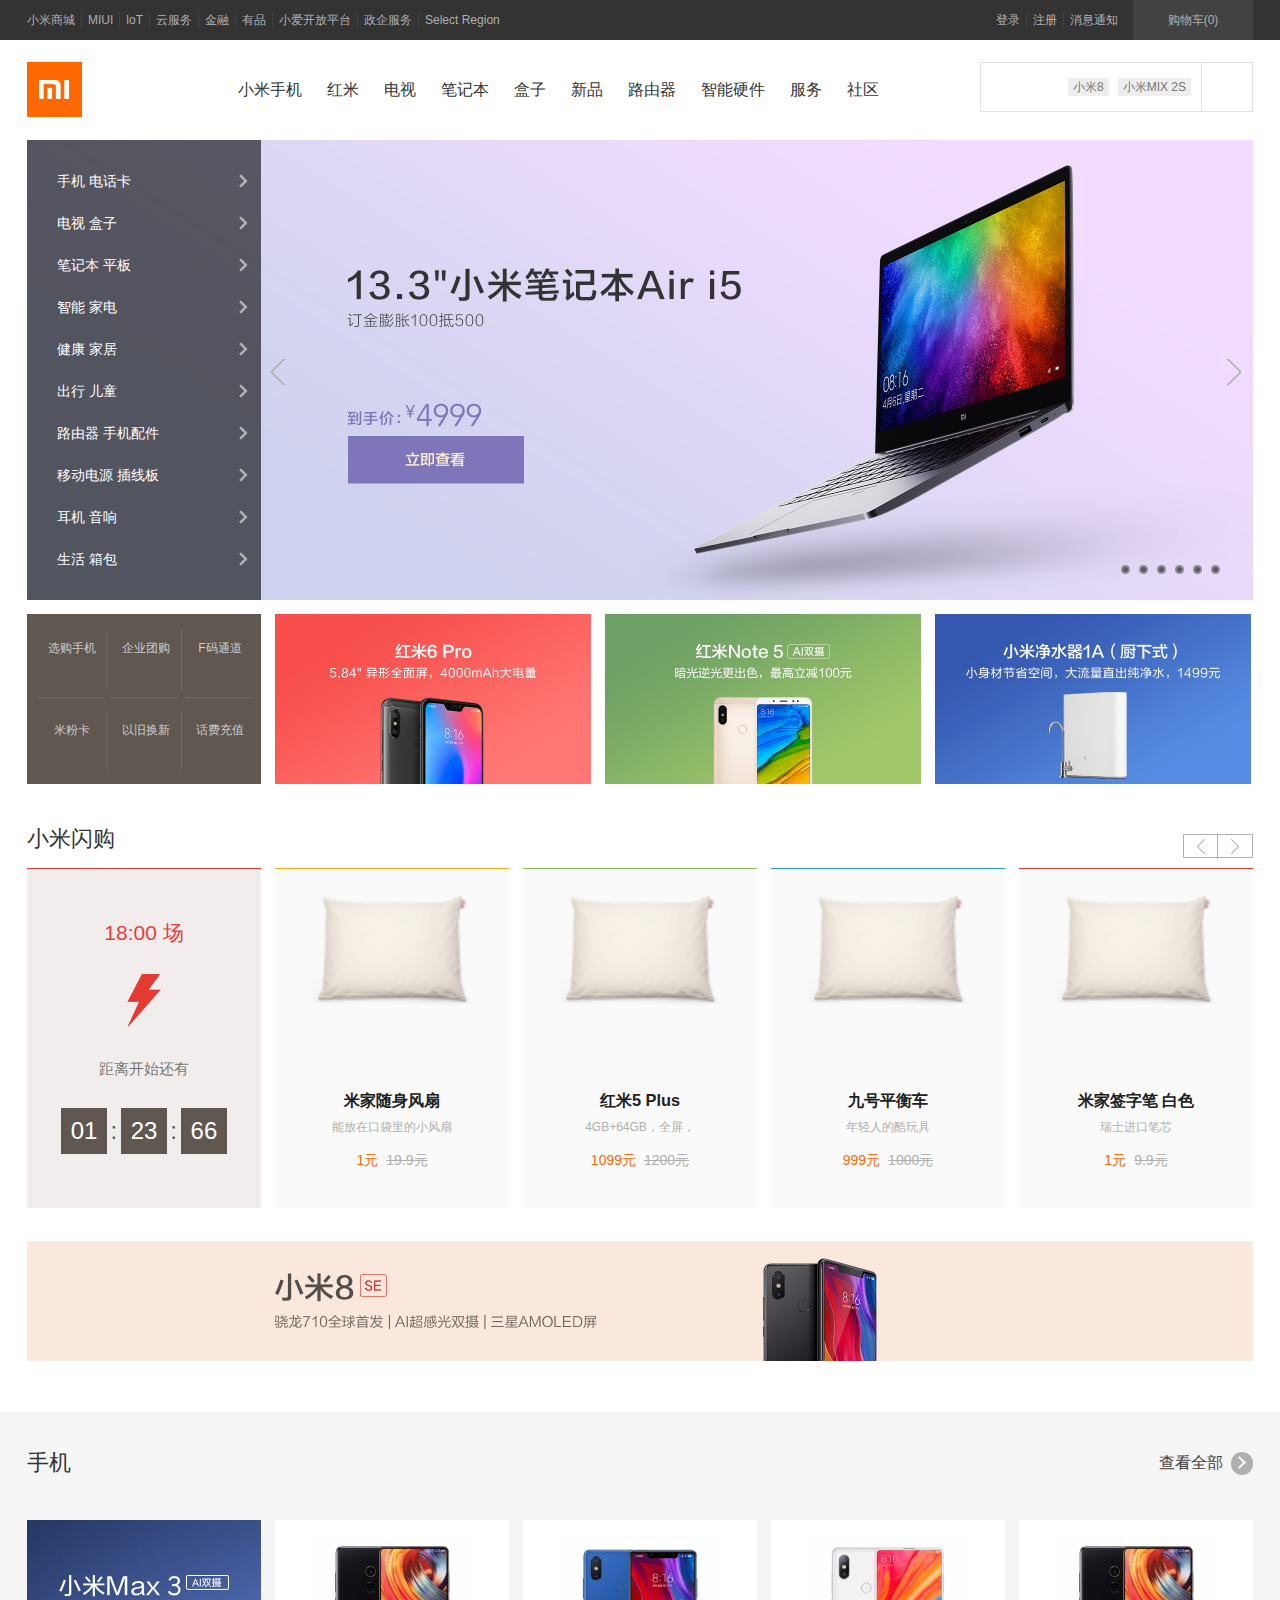
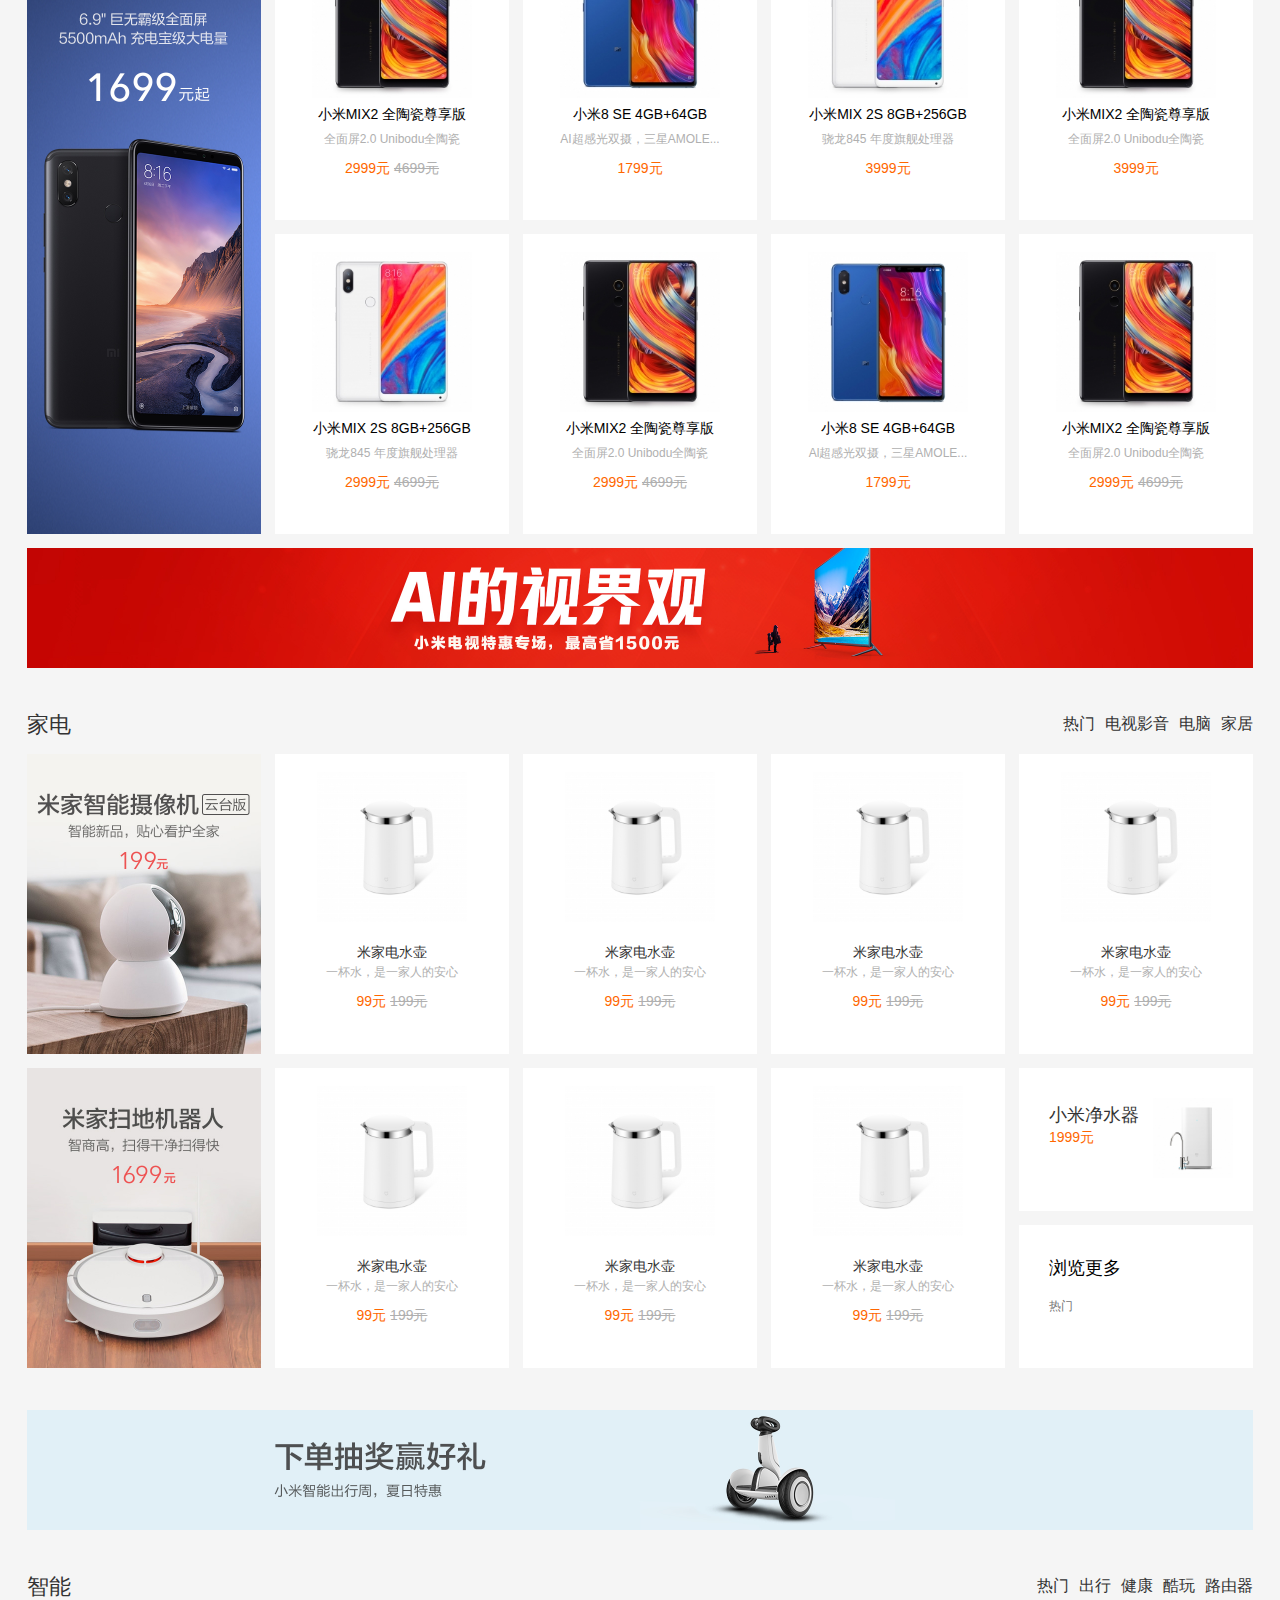
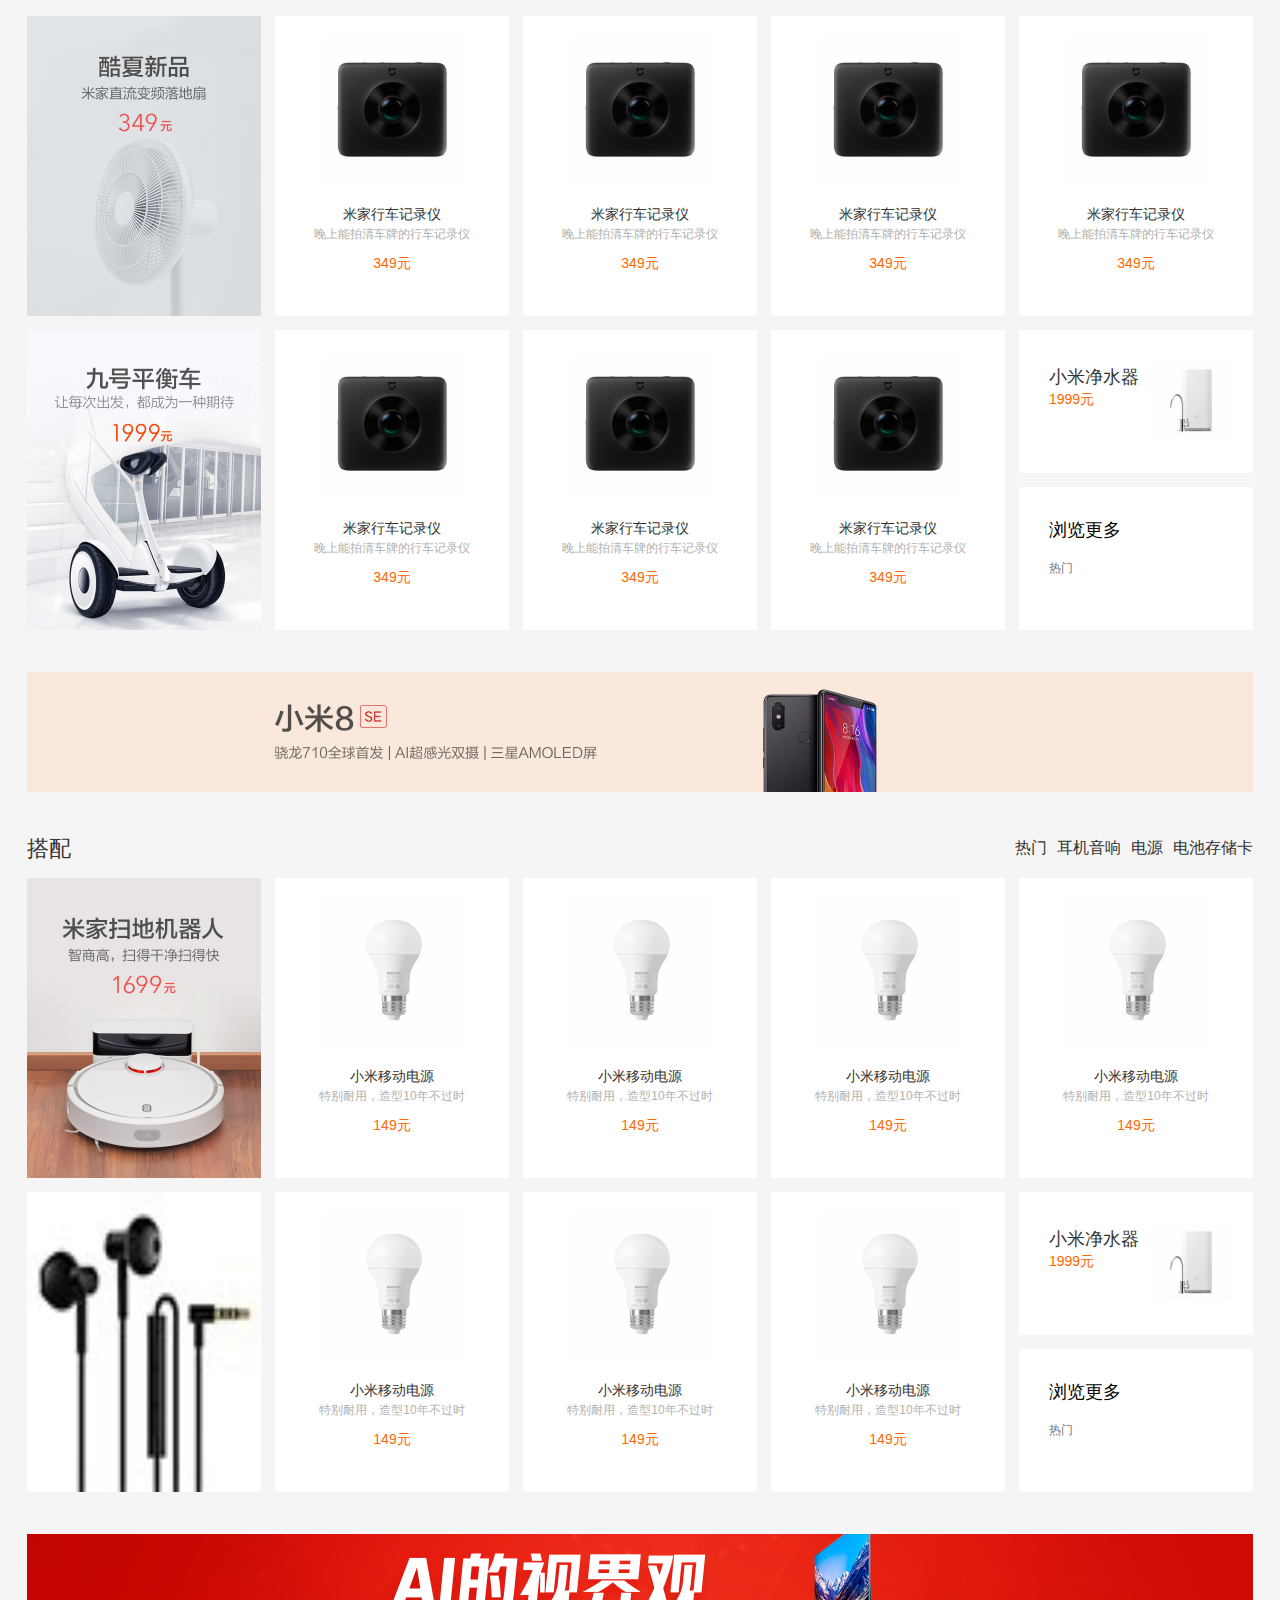
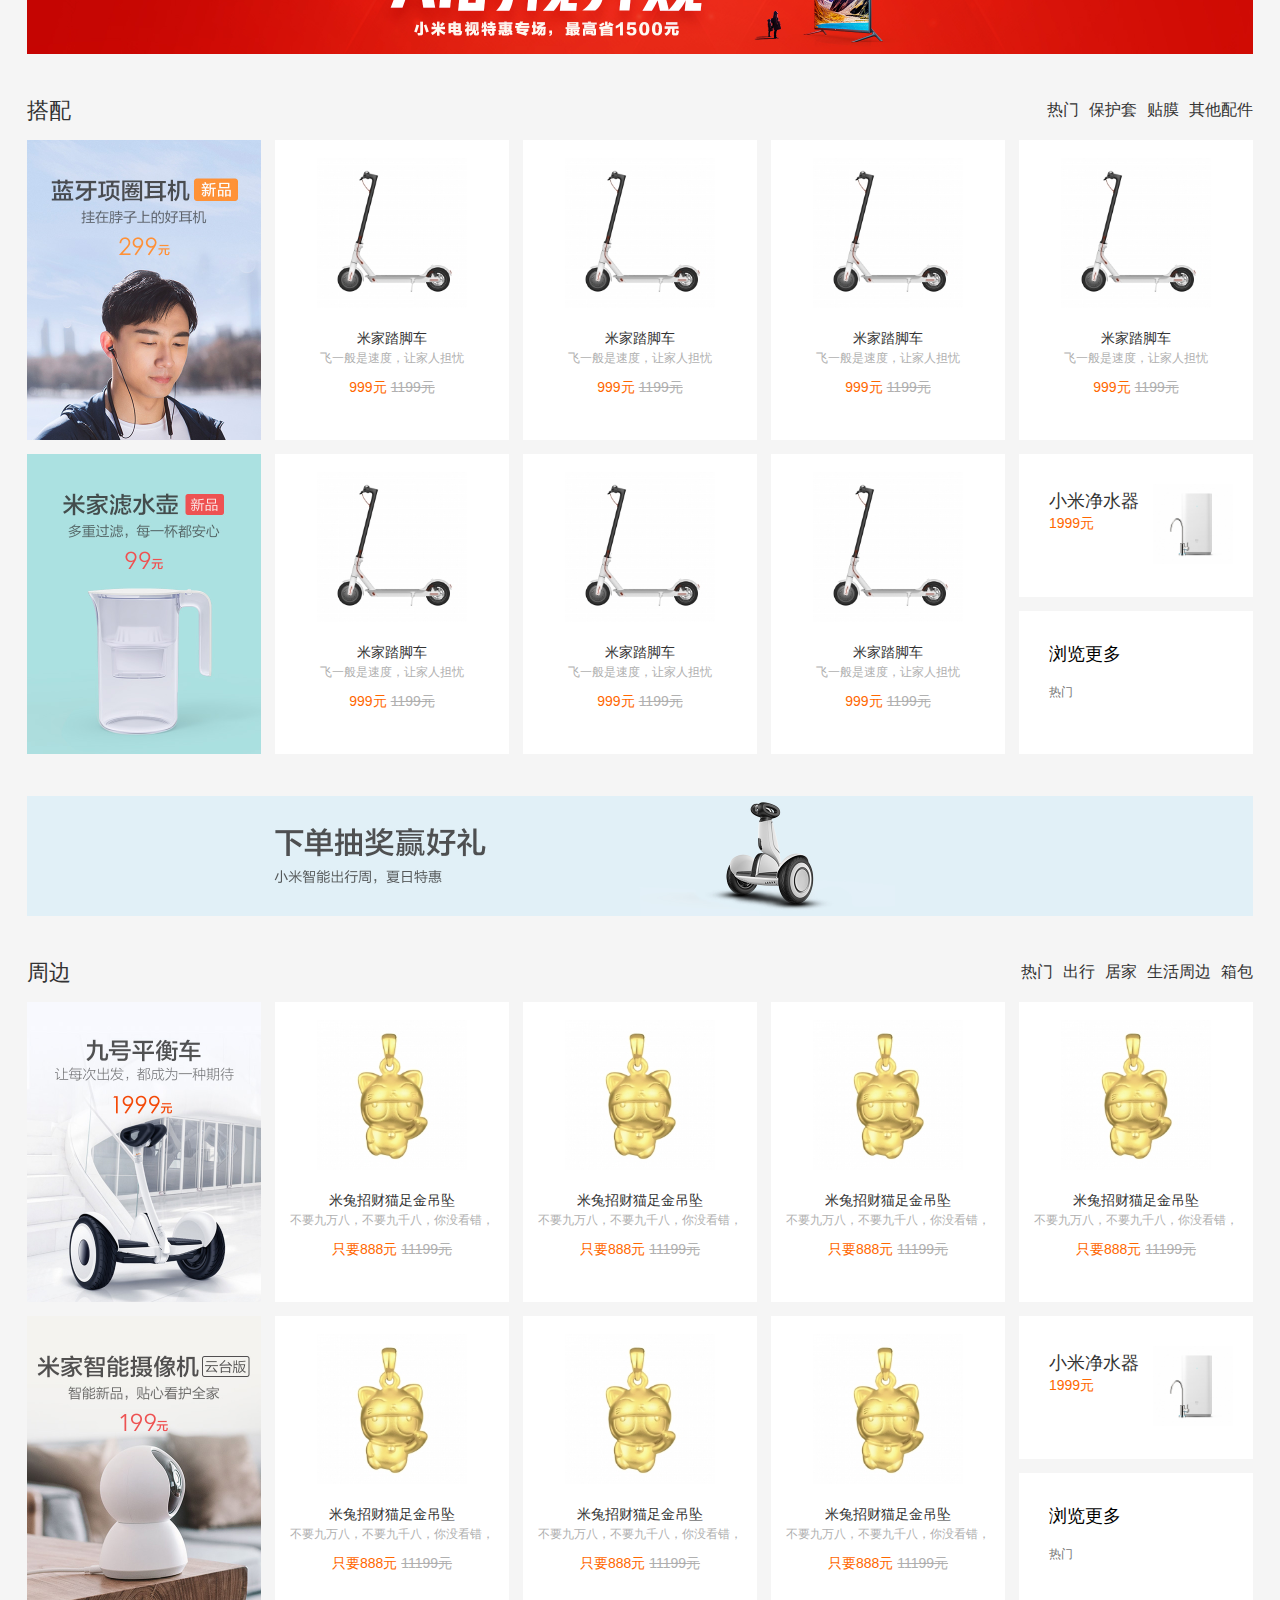
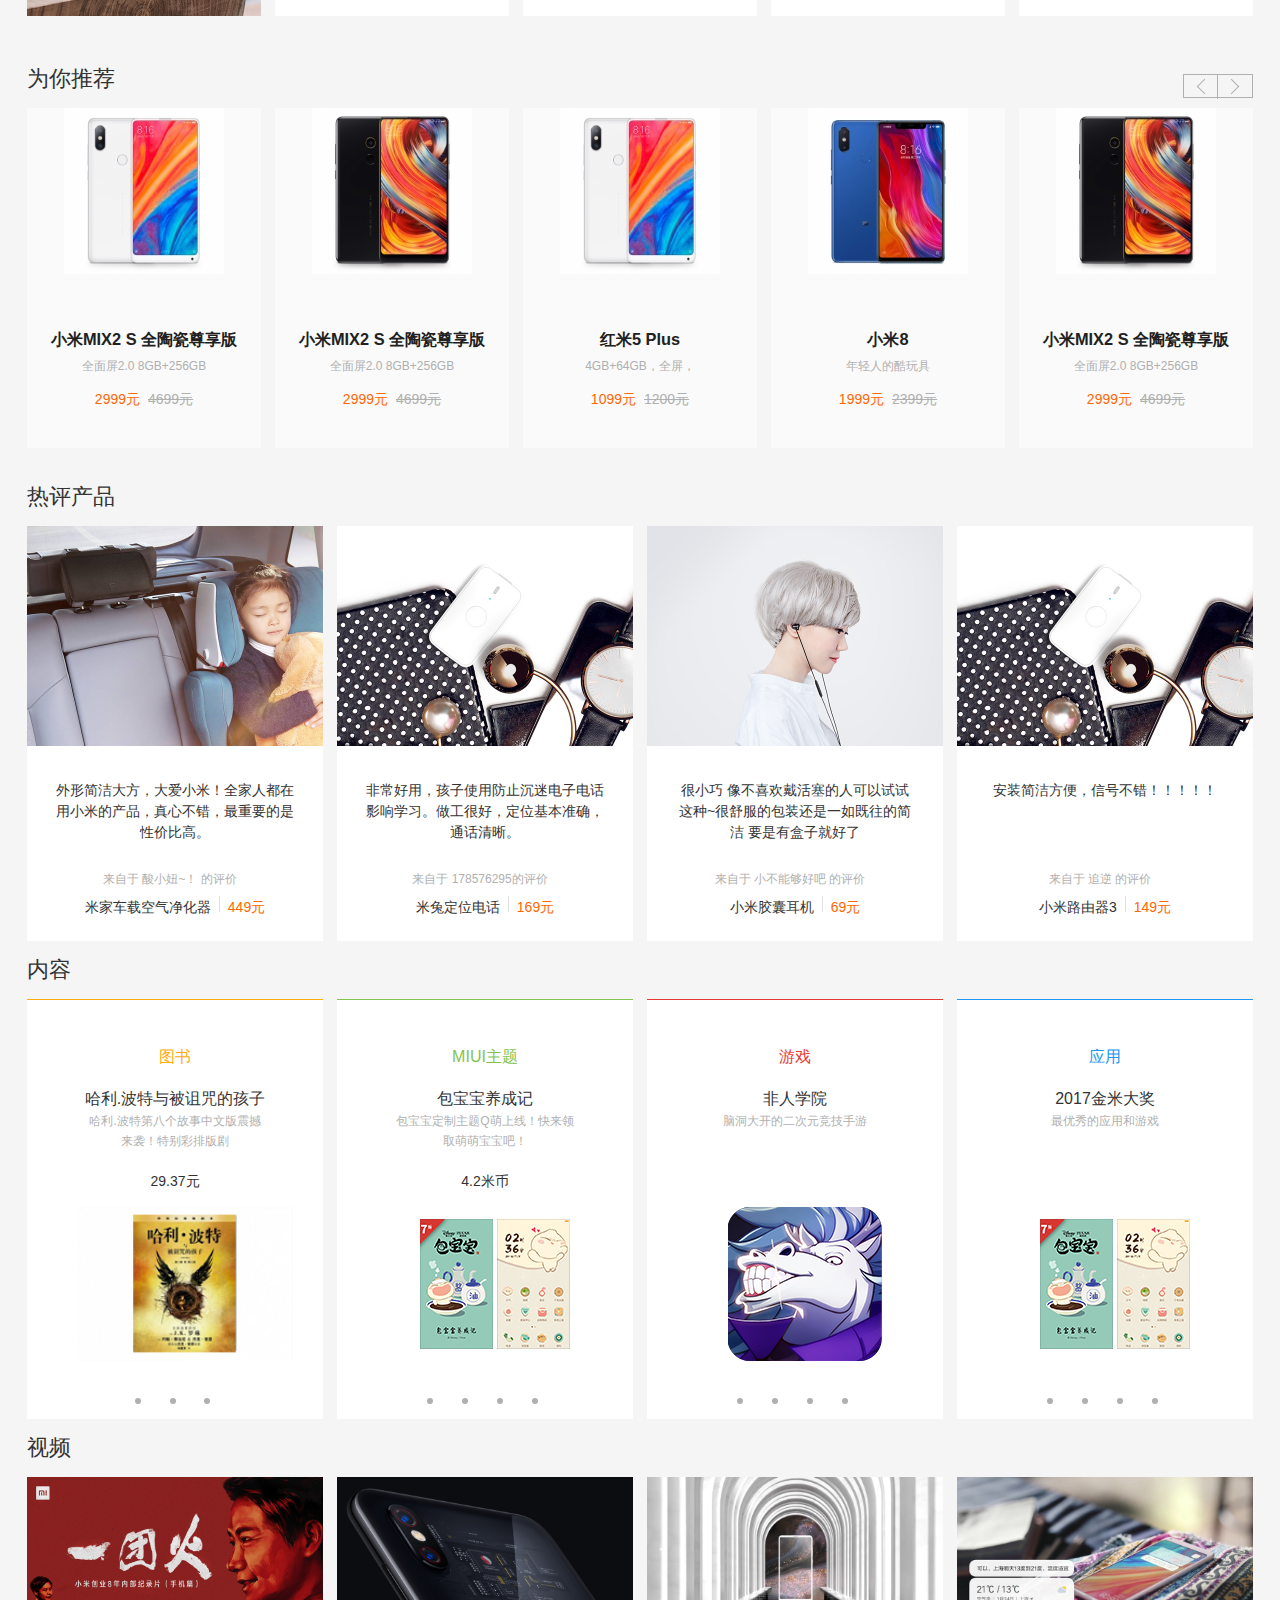
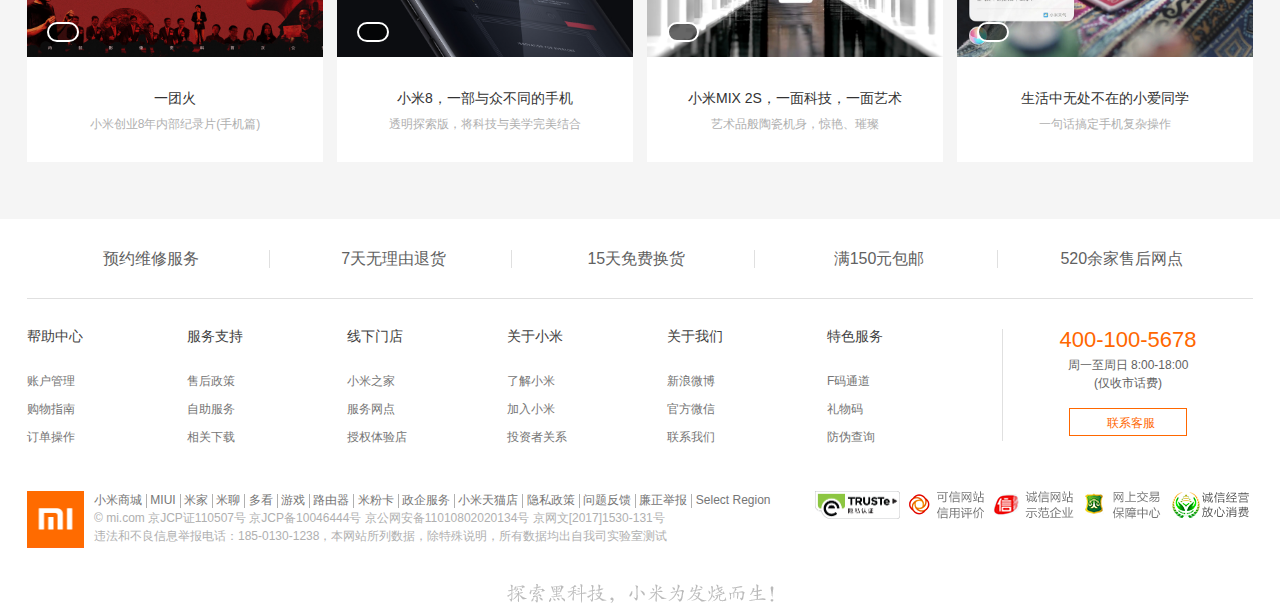
==== commit 547d83f1: "xiaomi.html" ====
--- a/xiaomi.html
+++ b/xiaomi.html
@@ -11,6 +11,7 @@
 <body>
   <header class="site-topbar">
     <div class="contioner">
+      <a href="#top"></a>
       <div class="topbar-nav">
         <a href="javascript:;">小米商城</a>
         <a href="javascript:;">MIUI</a>
@@ -37,42 +38,64 @@
         <a href="javascript:;">消息通知</a>
       </div>
     </div>
+    <div class="bar-s"> 
+    <ul class="bar-top">
+      <li>
+        <a href="javascript:;"><i class="far fa-user"></i></a>
+        <div class="dialog"><a href="javascript:;">个人中心</a></div>
+      </li>
+      <li>
+        <a href="javascript:;"><i class="fas fa-headset"></i></a>
+        <div class="dialog"><a href="javascript:;">联系客服</a></div>
+      </li>
+      <li>
+        <a href="javascript:;"><i class="fas fa-shopping-cart"></i></a>
+        <div class="dialog"><a href="javascript:;">购物车（0）</a></div>
+      </li>
+    </ul>
+    <a class="bar-bottom" href="#top" ><i class="fas fa-arrow-up"></i>
+    </div>
   </header>
+
+
+
+
+
+
+
+
   <div class="site-header">
-    <div class="contioner">
+    <div class="site-container">
       <div class="header-logo">
-        <a class="logo-ir" href="javascript:;"><!--小米官网--></a>
+        <a class="logo-ir" href="javascript:;"><p class="logo-title">小米官网</p></a>
       </div>
       <div class="header-nav">
         <ul class="nav-list">
           <li class="nav-category">小米商城</li>
-          <li class="nav-item">小米手机
-          <li class="nav-item">红米</li>
-          <li class="nav-item">电视</li>
-          <li class="nav-item">笔记本</li>
-          <li class="nav-item">盒子</li>
-          <li class="nav-item">新品</li>
-          <li class="nav-item">路由器</li>
-          <li class="nav-item">智能硬件</li>
-          <li class="nav-item">服务</li>
-          <li class="nav-item">社区</li>
+          <li class="nav-item"><a href="javascript:;">小米手机</a></li>
+          <li class="nav-item"><a href="javascript:;">红米</a></li>
+          <li class="nav-item"><a href="javascript:;">电视</a></li>
+          <li class="nav-item"><a href="javascript:;">笔记本</a></li>
+          <li class="nav-item"><a href="javascript:;">盒子</a></li>
+          <li class="nav-item"><a href="javascript:;">新品</a></li>
+          <li class="nav-item"><a href="javascript:;">路由器</a></li>
+          <li class="nav-item"><a href="javascript:;">智能硬件</a></li>
+          <li class="nav-item"><a href="javascript:;">服务</a></li>
+          <li class="nav-item"><a href="javascript:;">社区</a></li>
         </ul>
       </div>
       <div class="header-scarch">
         <form class="search-form">
           <input class="search-text" type="text">
-          <a href="javascript:;">
-            <div class="search-bth">
-              <i class="fas fa-search fa-xs" style="display: block;margin:17px 0 0 15px;"></i>
-            </div>
-          </a>
-          <div class="search-hot-words">
-            <a href="">小米8</a>
-            <a href="">小米MIX 2s</a>
-          </div>
+          <a class="search-bth" href="javascript:;">
+            <i class="fas fa-search fa-xs"></i>
+          </a> 
         </form>
-      </div>
-    </div>
+        <div class="search-hot-words">
+          <a href="javascript:;">小米8</a>
+          <a href="javascript:;">小米MIX 2S</a>
+        </div>
+      </div> 
   </div> 
   <div class="home-hero-container">
     <!--小块包含-->
@@ -465,39 +488,51 @@
       <div class="home-hero-sub">
         <div class="sub-left">
           <ul class="home-channel-list">
-            <li><a href="javascript:;">
-              <i class="fas fa-mobile-alt fa-2x " style="display:block;margin-bottom: 4px;"></i>
-              选购手机</a>
-            </li>
-            <li><a href="javascript:;">
-              <i class="fas fa-gift fa-2x" style="display: block;margin-bottom: 4px;"></i>
-              企业团购</a>
-            </li>
-            <li><a href="javascript:;">
-              <i class="fab fa-facebook-f fa-2x" style="display: block;margin-bottom: 4px;"></i>
-              F码通道</a>
-            </li>
-            <li><a href="javascript:;">
-              <i class="fab fa-magento fa-2x" style="display: block;margin-bottom: 4px;"></i>
-              米粉卡</a>
-            </li>
-            <li><a href="javascript:;">
-              <i class="far fa-dot-circle fa-2x" style="display: block;margin-bottom: 4px;"></i>
-              以旧换新</a>
-            </li>
-            <li><a href="javascript:;">
-              <i class="far fa-credit-card fa-2x" style="display: block;margin-bottom: 4px;"></i>
-              话费充值</a>
+            <li>
+              <a href="javascript:;">
+                <i class="fas fa-mobile-alt fa-2x "></i>
+                选购手机
+              </a>
+            </li>
+            <li>
+              <a href="javascript:;">
+                <i class="fas fa-gift fa-2x"></i>
+                企业团购
+              </a>
+            </li>
+            <li>
+              <a href="javascript:;">
+                <i class="fab fa-facebook-f fa-2x"></i>
+                F码通道
+              </a>
+            </li>
+            <li>
+              <a href="javascript:;">
+                <i class="fab fa-magento fa-2x"></i>
+                米粉卡
+              </a>
+            </li>
+            <li>
+              <a href="javascript:;">
+                <i class="far fa-dot-circle fa-2x"></i>
+                以旧换新
+              </a>
+            </li>
+            <li>
+              <a href="javascript:;">
+                <i class="far fa-credit-card fa-2x"></i>
+                话费充值
+              </a>
             </li>
           </ul>
         </div>
-        <div class="sub-right">
-          <ul class="prono-list">
-          <li class="first-item"><a href="javascript:;"><img src="img/banner_02.jpg"></a></li>
-          <li class="first-item"><a href="javascript:;"><img src="img/banner_03.jpg"></a></li>
-          <li class="first-item"><a href="javascript:;"><img src="img/banner_04.png"></a></li>
+
+        <ul class="prono-list">
+          <li><a href="javascript:;"><img src="img/banner_02.jpg"></a></li>
+          <li><a href="javascript:;"><img src="img/banner_03.jpg"></a></li>
+          <li><a href="javascript:;"><img src="img/banner_04.png"></a></li>
         </ul>
-        </div>
+        
       </div>
     </div>
      <!--小块包含-->
@@ -735,7 +770,7 @@
                   <span>热门</span>
                 </a>
                 <a href="javascript:;">
-                  <i class="far fa-arrow-alt-circle-right fa-3x" style="margin-top: 35px;margin-left: 20px;color: #ff6700;"></i>
+                  <i class="far fa-arrow-alt-circle-right fa-3x"></i>
                 </a>
               </div>
         </div>
@@ -1166,9 +1201,270 @@
       </div>
         <!--为你推荐 完-->
         <!--热评产品-->
+      <div class="buzz-box">
+        <div class="box-hd">
+          <h2 class="title">热评产品</h2>         
+        </div>
+        <div class="buzz-list">
+          <div class="box-buzz">
+            <img src="img/prodcut_31.jpg">
+            <a class="a" href="javascript:;">外形简洁大方，大爱小米！全家人都在用小米的产品，真心不错，最重要的是性价比高。</a>
+            <p class="author">来自于 酸小妞~！  的评价</p>
+            <a class="link" href="javascript:;">米家车载空气净化器</a><p class="price">449元</p>
+          </div>
+          <div class="box-buzz">
+            <img src="img/prodcut_32.jpg">
+            <a class="a" href="javascript:;">非常好用，孩子使用防止沉迷电子电话影响学习。做工很好，定位基本准确，通话清晰。</a>
+            <p class="author">来自于 178576295的评价</p>
+            <a class="link" href="javascript:;">米兔定位电话</a><p class="price">169元</p>
+          </div>
+          <div class="box-buzz">
+            <img src="img/prodcut_33.jpg">
+            <a class="a" href="javascript:;">很小巧 像不喜欢戴活塞的人可以试试这种~很舒服的包装还是一如既往的简洁 要是有盒子就好了</a>
+            <p class="author">来自于 小不能够好吧  的评价</p>
+            <a class="link" class="a" href="javascript:;">小米胶囊耳机</a><p class="price">69元</p>
+          </div>
+          <div class="box-buzz">
+            <img src="img/prodcut_32.jpg">
+            <a class="a" href="javascript:;">安装简洁方便，信号不错！！！！！</a>
+            <p class="author">来自于 追逆  的评价</p>
+            <a class="link" href="javascript:;">小米路由器3</a><p class="price">149元</p>
+          </div>
+        </div>
+      </div>   
         <!--热评产品 完-->
-        <!--分开分开分开分开分开分开分开分开分开-->
+        <!--内容内容-->
+      <div class="home-contont-box">
+    <div class="contont-hd">
+      <h2 class="title">内容</h2>
+    </div>
+    <div class="contont-bd">
+      <div class="contont-list-book">
+        <h2>图书</h2>
+        <a class="text" href="javascript:;">哈利.波特与被诅咒的孩子</a>
+        <a class="exposuer" href="javascript:;">哈利.波特第八个故事中文版震撼来袭！特别彩排版剧</a>
+        <p class="pire"><a href="javascript:;">29.37元</a></p>
+        <a class="previous" href="javascript:;"></a>
+        <img src="img/book-1.png">
+        <a class="next" href="javascript:;"></a>
+        <ul>
+          <li><a href="javascript:;"></a></li>
+          <li><a href="javascript:;"></a></li>
+          <li><a href="javascript:;"></a></li>
+        </ul>
+      </div>
+      <div class="contont-list-book">
+        <h2>MIUI主题</h2>
+        <a class="text" href="javascript:;">包宝宝养成记</a>
+        <a class="exposuer" href="javascript:;">包宝宝定制主题Q萌上线！快来领取萌萌宝宝吧！</a>
+        <p class="pire"><a href="javascript:;">4.2米币</a></p>
+        <a class="previous" href="javascript:;"></a>
+        <img src="img/book-2.png">
+        <a class="next" href="javascript:;"></a>
+        <ul>
+          <li><a href="javascript:;"></a></li>
+          <li><a href="javascript:;"></a></li>
+          <li><a href="javascript:;"></a></li>
+          <li><a href="javascript:;"></a></li>
+        </ul>
+      </div>
+      <div class="contont-list-book">
+        <h2>游戏</h2>
+        <a class="text" href="javascript:;">非人学院</a>
+        <a class="exposuer" href="javascript:;">脑洞大开的二次元竞技手游</a>
+        <p class="pire"><a href="javascript:;"></a></p>
+        <a class="previous" href="javascript:;"></a>
+        <img src="img/book-3.png">
+        <a class="next" href="javascript:;"></a>
+        <ul>
+          <li><a href="javascript:;"></a></li>
+          <li><a href="javascript:;"></a></li>
+          <li><a href="javascript:;"></a></li>
+          <li><a href="javascript:;"></a></li>
+        </ul>
+      </div>
+      <div class="contont-list-book">
+        <h2>应用</h2>
+        <a class="text" href="javascript:;">2017金米大奖</a>
+        <a class="exposuer" href="javascript:;">最优秀的应用和游戏</a>
+        <p class="pire"><a href="javascript:;"></a></p>
+        <a class="previous" href="javascript:;"></a>
+        <img src="img/book-2.png">
+        <a class="next" href="javascript:;"></a>
+        <ul>
+          <li><a href="javascript:;"></a></li>
+          <li><a href="javascript:;"></a></li>
+          <li><a href="javascript:;"></a></li>
+          <li><a href="javascript:;"></a></li>
+        </ul>
+      </div>
     </div>
   </div>
+        <!--内容内容-->
+        <!--视频视频-->
+  <div class="home-video-box">
+    <div class="title">
+      <h2>视频</h2>
+    </div>
+    <div class="video-list">
+      <div class="video-item">
+        <img src="img/video-01.jpg">
+        <h3><a href="javascript:;">一团火</a></h3>
+        <p>小米创业8年内部纪录片(手机篇)</p>
+        <div class="play">
+          <a href="javascript:;"><i class="fas fa-play fa-sm"></i></a>
+        </div>
+      </div>
+
+      <div class="video-item">
+        <img src="img/video-02.jpg">
+        <h3><a href="javascript:;">小米8，一部与众不同的手机</a></h3>
+        <p>透明探索版，将科技与美学完美结合</p>
+        <div class="play">
+          <a href="javascript:;"><i class="fas fa-play fa-sm"></i></a>
+        </div>
+      </div>
+
+      <div class="video-item">
+        <img src="img/video-03.jpg">
+        <h3><a href="javascript:;">小米MIX 2S，一面科技，一面艺术</a></h3>
+        <p>艺术品般陶瓷机身，惊艳、璀璨</p>
+        <div class="play">
+          <a href="javascript:;"><i class="fas fa-play fa-sm"></i></a>
+        </div>
+      </div>
+
+      <div class="video-item">
+        <img src="img/video-04.jpg">
+        <h3><a href="javascript:;">生活中无处不在的小爱同学</a></h3>
+        <p>一句话搞定手机复杂操作</p>
+        <div class="play">
+          <a href="javascript:;"><i class="fas fa-play fa-sm"></i></a>
+        </div>
+      </div>
+ 
+    </div>  
+  </div>
+
+        <!--视频视频-->
+  <div class="footer-section">      
+    <div class="site-footer">
+      <div class="footer-container">
+
+        <!---试验试验-->
+       
+
+        <!---试验试验-->
+
+
+        <!--底部导航栏-->
+        <ul class="footer-service">
+          <li><a href="javascript:;"><i class="fas fa-wrench"></i>预约维修服务</a></li>
+          <li><a href="javascript:;"><i class="fas fa-exchange-alt"></i>7天无理由退货</a></li>
+          <li><a href="javascript:;"><i class="fab fa-rev"></i>15天免费换货</a></li>
+          <li><a href="javascript:;"><i class="fas fa-gift"></i></i>满150元包邮</a></li>
+          <li><a href="javascript:;"><i class="fas fa-map-marker"></i>520余家售后网点</a></li>
+        </ul>
+      </div>
+        <!--底部导航栏-->
+     <div class="footer-link">
+        <dl>
+          <dt>帮助中心</dt>
+          <dd><a href="javascript:;">账户管理</a></dd>
+          <dd><a href="javascript:;">购物指南</a></dd>
+          <dd><a href="javascript:;">订单操作</a></dd>
+        </dl>
+        <dl>
+          <dt>服务支持</dt>
+          <dd><a href="javascript:;">售后政策</a></dd>
+          <dd><a href="javascript:;">自助服务</a></dd>
+          <dd><a href="javascript:;">相关下载</a></dd>
+        </dl>
+        <dl>
+          <dt>线下门店</dt>
+          <dd><a href="javascript:;">小米之家</a></dd>
+          <dd><a href="javascript:;">服务网点</a></dd>
+          <dd><a href="javascript:;">授权体验店</a></dd>
+        </dl>
+        <dl>
+          <dt>关于小米</dt>
+          <dd><a href="javascript:;">了解小米</a></dd>
+          <dd><a href="javascript:;">加入小米</a></dd>
+          <dd><a href="javascript:;">投资者关系</a></dd>
+        </dl>
+        <dl>
+          <dt>关于我们</dt>
+          <dd><a href="javascript:;">新浪微博</a></dd>
+          <dd><a href="javascript:;">官方微信</a></dd>
+          <dd><a href="javascript:;">联系我们</a></dd>
+        </dl>
+        <dl>
+          <dt>特色服务</dt>
+          <dd><a href="javascript:;">F码通道</a></dd>
+          <dd><a href="javascript:;">礼物码</a></dd>
+          <dd><a href="javascript:;">防伪查询</a></dd>
+        </dl>
+        <div class="col-contact">
+          <p class="phone">400-100-5678</p>
+          <p>
+            周一至周日 8:00-18:00
+            <br>(仅收市话费)
+          </p>
+          <a href="javascript:;"><i class="fas fa-comment-alt"></i>联系客服</a>
+        </div>
+      </div>
+    </div>
+    <div class="site-info">
+      <div class="info-contianer">
+        <div class="logo-ir">
+          <img src="img/footer-logo.png" alt="">
+        </div>
+        <div class="info-text">
+          <p class="info-sites">
+            <a href="javascript:;">小米商城</a>
+            <a href="javascript:;">MIUI</a>
+            <a href="javascript:;">米家</a>
+            <a href="javascript:;">米聊</a>
+            <a href="javascript:;">多看</a>
+            <a href="javascript:;">游戏</a>
+            <a href="javascript:;">路由器</a>
+            <a href="javascript:;">米粉卡</a>
+            <a href="javascript:;">政企服务</a>
+            <a href="javascript:;">小米天猫店</a>
+            <a href="javascript:;">隐私政策</a>
+            <a href="javascript:;">问题反馈</a>
+            <a href="javascript:;">廉正举报</a>
+            <a href="javascript:;">Select Region</a>
+          </p>
+          <p class="num">
+            ©
+            <a href="javascript:;">mi.com</a>
+            京JCP证110507号
+            <a href="javascript:;">京JCP备10046444号</a>
+            <a href="javascript:;">京公网安备11010802020134号</a>
+            <a href="javascript:;">京网文[2017]1530-131号</a>
+            <br>
+             违法和不良信息举报电话：185-0130-1238，本网站所列数据，除特殊说明，所有数据均出自我司实验室测试
+          </p>
+        </div>
+        <div class="info-links">
+          <a href="javascript:;"><img src="img/v-logo-0.png"></a>
+          <a href="javascript:;"><img src="img/v-logo-1.png"></a>
+          <a href="javascript:;"><img src="img/v-logo-2.png"></a>
+          <a href="javascript:;"><img src="img/v-logo-3.png"></a>
+          <a href="javascript:;"><img src="img/v-logo-4.png"></a>
+        </div>
+        <div class="slogan">
+          <img src="img/slogan2018.png">
+        </div>
+      </div>
+    </div>
+  </div>
+
+
+    </div>
+  </div>
+  
+
 </body>
 </html>--- a/css/xiaomi.css
+++ b/css/xiaomi.css
@@ -9,6 +9,7 @@
 body{
 	font: 14px/1.5 "Helvetica Neue",Helvetica,Arial,"Microsoft Yahei","Hiragino Sans GB","Heiti SC","WenQuanYi Micro Hei",sans-serif;
 }
+
 .site-topbar{
 	height: 40px;
 	background-color: #333;
@@ -26,7 +27,6 @@
 	height: 40px;
 	line-height: 40px;
 	font-size: 0px;
-
 }
 .topbar-nav a{
 	font-size: 12px;
@@ -112,25 +112,122 @@
 .topbar-info a:nth-child(3):after{
 	display: none;
 }
-/*1111111111111111111111111111111111111111111111111111111111111111111111111111111111111111111111111111111111111*/
-.site-header{
-	height: 100px;
-}
-.site-header .contioner{
+
+.site-topbar	.bar-s{
+	width: 27px;
+	height: 176px;
+	background-color: #fff;
+	position: relative;
+	margin-left: 500px;
+	margin-top: 200px;
+	position:relative;
+	left:788px;
+	top: 50px;
+	z-index: 10;
+	position: fixed;
+}
+.site-topbar .bar-s .bar-top{
+	display: inline-block;
+	width: 27px;
+	height: 121px;
+	margin-top: 0;
+}
+.bar-s .bar-top li{
+	display: inline-block;
+	width: 27px;
+	height: 39px;
+	background-color: #fff;
+	border-bottom: 1px solid #e0e0e0;
+}
+.bar-s .bar-top li:nth-child(1):hover .dialog{
+	display: inline-block;
+	top: 4px;
+	right: 38px;
+}
+.bar-s .bar-top li:nth-child(2):hover .dialog{
+	display: inline-block;
+	top: 43px;
+	right:38px;
+}
+.bar-s .bar-top li:nth-child(3):hover .dialog{
+	display: inline-block;
+	top: 83px;
+	right: 38px;
+}
+.bar-s .bar-top li:nth-child(3){
+	border: none;
+}
+.bar-s .bar-top i{
+	color: #b0b0b0;
+	font-size: 18px;
+	margin-left: 5px;
+	margin-top: 11px;	
+}
+.bar-s .bar-top li:nth-child(3) i{
+	margin-left: 3px;
+}
+.bar-s .bar-top i:hover{
+	color: #ff6700;
+}
+.site-topbar .bar-s .bar-bottom{
+	position: absolute;
+	bottom: 0;
+	width: 27px;
+	height: 41px;
+}
+.bar-s .bar-bottom i{
+	color: #b0b0b0;
+	font-size: 20px;
+	margin-left: 5px;
+	margin-top: 11px;
+}
+.bar-s .bar-bottom i:hover{
+	color: #ff6700;
+}
+.site-topbar .dialog{
+	display:none;
+	width: 85px;
+	height: 30px;
+	background-color: #fff;
+	text-align: center;
+	position: absolute;
+}
+.dialog:after{
+	content: '';
+	display: inline-block;
+	border:8px transparent solid;
+	border-left: 8px #fff solid;
+	position: absolute;
+	right: -16px;
+	top: 7px;
+}
+.dialog a{
+	line-height: 30px;
+	color: #333;
+}
+.dialog a:hover{
+	color: #ff6700;
+}
+
+.site-section{
+
+}
+.site-container{
 	width: 1226px;
 	height: 100px;
-	margin:0 auto;
-}
-.site-header .header-logo{
-	float: left;
-	margin-top: 22px;
-	width: 62px;
+}
+.site-container .header-logo{
+	display: inline-block;
+	padding-top: 22px;
+	font-size: 0;
+} 
+.site-container .header-logo .logo-ir{
+	background-color: #FF6700;
+	display: inline-block;
+	width: 55px;
 	height: 55px;
 }
-.site-header .header-logo .logo-ir{
-	text-indent: -9999px;
-}
-.site-header .header-logo a:after{
+.site-header .header-logo .logo-ir:after{
 	content: '';
 	background-image: url(../img/logo_1.png);
 	background-repeat: no-repeat;
@@ -140,94 +237,79 @@
 	height:55px;
 	background-color:#ff6700 ;
 }
-.site-header .header-nav{
-	width: 850px;
-	height: 100px;
-	float: left;
-}
-.site-header .header-nav .nav-list{
-	float: left;
-  width: 820px;
-  height: 88px;
-  margin: 0;
-  padding: 12px 0 0 30px;
-  list-style-type: none;
-  font-size: 16px;
-}
-
-.site-header .nav-list .nav-category{
-	float: left;
-	width: 142px;
-	height: 88px;
-	padding-right:15px; 
-	color: transparent;
-}
-.site-header .nav-list .nav-item{
-	float: left;
-	display: inline-block;
-}
-.site-header .nav-item{
-	display: block;
-  padding: 26px 10px 38px;
-  color: #333;
-}
-.site-header .nav-item:hover{
+.site-container .header-logo .logo-ir .logo-title{
+	display: none;
+}
+.header-nav{
+	display: inline-block;
+	margin-left: 152px;
+	font-size: 0;
+	vertical-align: top;
+
+}
+.nav-category{
+	display: none;
+
+}
+.nav-item{
+	font-size: 16px;
+	line-height: 100px;
+	margin-right: 25px;
+	display: inline-block;
+}
+.nav-item a{
+	color: #333;
+}
+.nav-item a:hover{
 	color: #ff6700;
 }
-.site-header .header-scarch{
+
+.header-scarch{
 	float: right;
-	width: 296px;
-	margin-top: 25px;
-}
-.site-header .header-scarch .search-form{
+	margin-top: 22px;
 	position: relative;
-	width: 296px;
-  height: 50px;
-}
-.site-header .header-scarch .search-form:hover .search-bth{
-	border:1px #b0b0b0 solid;
-}
-
-
-.site-header .search-text{
-	position: absolute;
-  top: 0;
-  right: 51px;
-  width: 245px;
-  height: 50px;
-  padding: 0 10px;
-  border: 1px solid #e0e0e0;
-  font-size: 14px;
-  line-height: 48px;
-  outline: 0;
-  -webkit-transition: all .2s;
-  transition: all .2s;
-}
-.site-header .search-text:hover{
-	border:1px #b0b0b0 solid;
-}
-
-.site-header .search-bth{
-	position: absolute;
-  right: 0;
-  top: 0;
-  z-index: 2;
-  width: 52px;
-  height: 50px;
-  border: 1px solid #e0e0e0;
-  font-size: 24px;
-  line-height: 24px;
-  background: #fff;
-  color: #616161;
-  outline: 0;
-  -webkit-transition: all .2s;
-  transition: all .2s;
-}
-.site-header .search-bth:hover{
+}
+.header-scarch .search-form{
+	width: 273px;
+	height: 50px;
+	font-size: 0;
+}
+.header-scarch .search-form .search-text{
+	width: 221px;
+	height: 50px;
+	border: 1px #e0e0e0 solid;
+	border-right: none;
+}
+.header-scarch .search-form .search-text:hover{
+	border: 1px #b0b0b0 solid;
+	border-right: none;
+	transition: all .2s;
+}
+.search-form .search-bth{
+	display: inline-block;
+	width: 52px;
+	height: 50px;
+	color: #616161;
+	font-size: 24px;
+	background-color: #fff;
+	vertical-align: top;
+	border: 1px #e0e0e0 solid;
+}
+.search-form .search-bth i{
+	margin-top: 17px;
+	margin-left: 15px;
+}
+.search-form .search-bth:hover{
 	background-color: #ff6700;
 	color: #fff;
-	border:1px #b0b0b0 solid;
-}
+	border:none;
+}
+.header-scarch .search-form:hover .search-bth{
+	background-color: #ff6700;
+	color: #fff;
+	border:none;
+}
+
 .site-header .search-hot-words{
 	position: absolute;
   top: 14px;
@@ -249,7 +331,6 @@
 	background-color: #ff6700;
 	color: #ffffff;
 }
-
 
 /*1111111111111111111111111111111111111111111111111111111111111111111111111111111111111111111111111111111111111111111111111111*/
 
@@ -493,6 +574,10 @@
   list-style-type: none;
   font-size: 12px;
   background-color: #5f5750;
+}
+.sub-left .home-channel-list i{
+	display:block;
+	margin-bottom: 4px;
 }
 .home-hero-sub .home-channel-list li{
 	width: 70px;
@@ -567,29 +652,27 @@
 	text-align: center;
 }
 
-.home-hero-container .home-hero-sub .sub-right{
+
+.home-hero-sub .prono-list{
+	display: inline-block;
 	height: 170px;
-	display: inline-block;
-}
-.home-hero-sub .sub-right .prono-list{
-	display: inline-block;
 	margin: 0;
   list-style-type: none;
 }
-.home-hero-sub .prono-list .first-item{
+.home-hero-sub .prono-list li{
 	margin-left: 0;
   display: inline-block;
   margin-left: 10px;
   font-size: 0; 
 }
-.home-hero-sub .prono-list .first-item:hover{
+.home-hero-sub .prono-list li:hover{
 	box-shadow: -1px 0px 30px  #888888;
 	transition: all 0.2s;
 }
- .prono-list .first-item a{
+ .prono-list a{
  	text-decoration: none;
 }
- .prono-list .first-item img{
+ .prono-list img{
  	width: 316px;
   height: 170px;
  }
@@ -796,7 +879,7 @@
 
 	.page-main-section{
 		background-color: #f5f5f5;
-		height: 5654px;
+		height: 6807px;
 	}
 	.page-main-section .page-main{
 		width: 1226px;
@@ -1052,6 +1135,11 @@
 			margin: 0 0 14px 14px;
 			background-color: #fff;
 		} 
+		.brick-list .brick-item-s i{
+			margin-top: 35px;
+			margin-left: 20px;
+			color: #ff6700;
+		}
 		.brick-list .brick-item-s:nth-child(2){
 			margin-bottom: 0;
 		}
@@ -1238,3 +1326,556 @@
 
 
 	/*为你推荐1111111111111111111111111111111111*/
+.buzz-box{
+	position: relative;
+ 	width: 1226px;
+ 	height: 473px;
+ 	margin-top: 20px;
+}
+.buzz-box .box-hd{
+ 	width: 1226px;
+ 	height: 58px;
+ 	position: relative;
+ 	-webkit-font-smoothing: antialiased;
+}
+.buzz-box .box-hd .title{
+	display: inline-block;
+ 	margin: 0;
+ 	font-size: 22px;
+ 	line-height: 58px;
+ 	font-weight:200;
+ 	color: #333;
+
+}
+.buzz-box .buzz-list{
+	width: 1226px;
+	height: 415px;
+}
+.buzz-box .buzz-list .box-buzz{
+	float: left;
+	width: 296px;
+	height: 415px;
+	background-color: #fff;
+	margin-top: 0;
+	margin-right: 14px;
+	text-align: center;
+}
+.buzz-box .buzz-list .box-buzz:hover{
+	box-shadow: -1px 13px 14px rgba(0,0,0,0.1);
+	transition: all .1s linear;
+	transform: translateY(-2px);
+}
+.buzz-box .buzz-list .box-buzz:nth-child(4){
+	margin-right: 0;
+}
+.buzz-box .buzz-list .box-buzz img{
+	display: inline-block;
+	width: 296px;
+	height: 220px;
+	margin: 0 0 28px;
+}
+.buzz-box .buzz-list .box-buzz .a{
+	display: inline-block;
+	width: 240px;
+	height: 90px;
+	margin: 0 15px;
+	color: #333;
+}
+.buzz-box .buzz-list .box-buzz .author{
+	height: 18px;
+  margin: 0 28px 8px;
+  padding: 0 10px 0 0;
+  font-size: 12px;
+  color: #b0b0b0;
+}
+.buzz-box .buzz-list .box-buzz .price{
+	display: inline-block;
+  margin: 0;
+  color: #ff6700;
+ 
+}
+.buzz-box .buzz-list .box-buzz .link{
+	display: inline-block;
+  margin: 0;
+  font-size: 14px;
+  font-weight: 400;
+  max-width: 170px;
+  text-overflow: ellipsis;
+  white-space: nowrap;
+  overflow: hidden;
+  vertical-align: bottom;
+  color: #333;
+}
+.buzz-box .buzz-list .box-buzz .link:after{
+	content: '';
+	display: inline-block;
+	width: 1px;
+	height: 16px;
+	background-color: #e0e0e0;
+	margin-left: 8px;
+	margin-right: 8px;
+}
+	/*为你推荐1111111111111111111111111111111111*/
+	/*内容内容*/
+.home-contont-box{
+	width: 1226px;
+	height: 478px;
+}
+.home-contont-box .contont-hd{
+	width: 1226px;
+	height: 58px;
+}
+.home-contont-box .contont-hd .title{
+	margin: 0;
+  font-size: 22px;
+  font-weight: 200;
+  line-height: 58px;
+  color: #333;
+}
+.home-contont-box .contont-bd{
+	width: 1226px;
+	height: 420px;
+	font-size: 0;
+}
+.home-contont-box .contont-bd .contont-list-book{
+	display: inline-block;
+	width: 296px;
+	height: 420px;
+	background-color: #fff;
+	margin-right: 14px;
+	vertical-align: top;
+	font-size: 14px;
+	padding: 45px 0 0;
+	margin-bottom: 14px;
+	transition: all .2s linear;
+	text-align: center;
+	border-top:1px solid #ffac13;
+}
+.home-contont-box .contont-bd .contont-list-book:nth-child(4){
+	margin-right: 0px;
+}
+.home-contont-box .contont-bd .contont-list-book:nth-child(2){
+	border-top:1px solid #83c44e;
+}
+.home-contont-box .contont-bd .contont-list-book:nth-child(2) h2{
+	color: #83c44e;
+}
+.home-contont-box .contont-bd .contont-list-book:nth-child(3){
+	border-top:1px solid #e53935;
+}
+.home-contont-box .contont-bd .contont-list-book:nth-child(3) h2{
+	color: #e53935;
+}
+.home-contont-box .contont-bd .contont-list-book:nth-child(4){
+	border-top:1px solid #2196f3;
+}
+.home-contont-box .contont-bd .contont-list-book:nth-child(4) h2{
+	color: #2196f3;
+}
+.home-contont-box .contont-bd .contont-list-book:hover{
+	box-shadow: -1px 13px 14px rgba(0,0,0,0.1);
+	transition: all .1s linear;
+	transform: translateY(-2px);
+}
+.contont-list-book h2{
+	margin: 0 10px 18px;
+  font-size: 16px;
+  font-weight: 400;
+  color: #ffac13; 
+}
+.contont-list-book .text{
+	display: block;
+  text-overflow: ellipsis;
+  white-space: nowrap;
+  overflow: hidden;
+  outline: none;
+  font-size: 16px;
+  color: #333;    
+}
+.contont-list-book .exposuer{
+	display: block;
+	width: 179px;
+	height: 60px;
+	font-size: 12px;
+  line-height: 20px;
+	color:  #b0b0b0;
+}
+.contont-list-book .pire{
+	height: 21px;
+  margin: 0 10px 15px;    
+}
+.contont-list-book .pire a{
+	color: #333;
+}
+.contont-list-book img{
+	display: block;
+	width: 216px;
+  height: 154px;
+}
+.contont-list-book ul{
+	display: inline-block;
+	margin-top: 28px;
+	margin-left: 20px;
+}
+.contont-list-book li{
+	display:inline-block;
+	width: 6px;
+	height: 6px;
+	background-color:#b0b0b0;
+	border-radius: 5px;
+	margin-right: 25px;
+}
+.contont-list-book li:hover{
+	background-color:  #ff6700;
+}
+.contont-list-book li:hover:active{
+	display: inline-block;
+	width: 10px;
+	height: 10px;
+	background-color: #fff;
+	border:2px #ff6700 solid;
+	transform: all .2s;
+}
+.contont-list-book .previous{
+	float: left;
+	display: inline-block;
+	width: 20px;
+	height: 48px;
+	margin-top:-19px;
+	margin-left: 0px;
+}
+.contont-list-book .previous:hover{
+	background-color: rgba(0,0,0,0.6);
+	transition: all .6s;
+}
+.contont-list-book .previous:after{
+	content: '';
+	display: inline-block;
+	width: 8px;
+	height: 8px;
+	border-top: 2px #fff solid;
+	border-left: 2px #fff solid;
+	transform: rotate(-45deg);
+	margin-top: 20px;
+	margin-left: 2px;
+}
+.home-contont-box .contont-bd .contont-list-book:hover .previous{
+	background-color: rgba(0,0,0,0.3);
+	transition: all .6s;
+}
+.contont-list-book .next{
+	float: right;
+	display: inline-block;
+	width: 20px;
+	height: 48px;
+	margin-top: -173px;
+	margin-right: 0px;
+}
+.contont-list-book .next:after{
+	content: '';
+	display:inline-block;
+	width: 8px;
+	height: 8px;
+	border-top: 2px #fff solid;
+	border-right: 2px #fff solid;
+	transform: rotate(45deg);
+	margin-top: 20px;
+	margin-right: 2px;
+}
+.home-contont-box .contont-bd .contont-list-book:hover .next{
+	background-color: rgba(0,0,0,0.3);
+	transition: all .6s;
+}
+.contont-list-book .next:hover{
+	background-color: rgba(0,0,0,0.6);
+	transition: all .6s;
+}
+	/*内容内容*/
+	/*视频视频*/
+.home-video-box{
+	width: 1226px;
+	height: 343px;
+}
+.home-video-box .title{
+	width: 1226px;
+	height: 58px;
+}
+.home-video-box .title h2{
+	margin: 0;
+  font-size: 22px;
+  font-weight: 200;
+  line-height: 58px;
+  color: #333;
+}
+.home-video-box .video-list{
+	width: 1226px;
+	height: 345px;
+
+}
+.home-video-box .video-list .video-item{
+	float: left;
+  width: 296px;
+  height: 285px;
+  margin-left:14px;
+  margin-bottom: 14px;
+  text-align: center;
+  background: #fff;
+  transition: all .2s linear;
+  position: relative;
+}
+.home-video-box .video-list .video-item:hover{
+	box-shadow: -1px 13px 14px rgba(0,0,0,0.1);
+	transition: all .1s linear;
+	transform: translateY(-2px);
+}
+.home-video-box .video-list .video-item:nth-child(1){
+	margin-left: 0;
+}
+.video-list .video-item img{
+	width: 296px;
+	height: 180px;
+}
+.video-list .video-item h3{
+	margin: 25px 0 6px;
+  font-size: 14px;
+  font-weight: 400;
+  text-align: center;
+  color: #333;
+}
+.video-list .video-item a{
+	color: #333;
+}
+.video-list .video-item p{
+	height: 18px;
+  margin: 0;
+  font-size: 12px;
+  color: #b0b0b0;
+}
+.video-list .video-item .play{
+	position: absolute;
+	top: 145px;
+  left: 20px;
+  bottom: 10px;
+  width: 32px;
+  height: 20px;
+  border: 2px solid #fff;
+  border-radius: 12px;
+  background-color: rgba(0,0,0,0.6);
+  transition: all .2s;
+  overflow: hidden;
+}
+.video-list .video-item .play i{
+	color: #fff;
+	font-size: 8px;
+	position:absolute;
+	top:3px;
+	left: 10px;
+}
+.video-list .video-item .play:hover{
+	background-color: #ff6700;
+	border: 2px #ff6700 solid;
+	color: #fff;
+}
+
+	/*视频视频*/
+
+	/*底部底部底部*/
+	.footer-section{}
+.site-footer{
+	width: 1226px;
+	height: 272px;
+	background: #fff;
+	font-size: 0;
+	margin-top: 57px;
+}
+.footer-container{
+	display: inline-block;
+	width: 1226px;
+	height: 80px;
+	margin: 0 auto;
+	padding: 27 0;
+	border-bottom: 1px #e0e0e0 solid;
+
+}
+.footer-service{
+	margin: 0;
+  padding: 0;
+  list-style-type: none;
+}
+.footer-service li{
+	float: left;
+  width: 19.8%;
+  height: 25px;
+  font-size: 16px;
+  text-align: center;
+  position: relative;
+}
+.footer-service li:after{
+	content: '';
+	display: inline-block;
+	width: 1px;
+	height: 18px;
+	background-color: #e0e0e0;
+	vertical-align: middle;
+	position: absolute;
+	top: 31px;
+	right: 0;
+}
+.footer-service li:nth-child(5):after{
+	display: none;
+}
+.footer-service a{
+	font-size: 16px;
+  line-height: 80px;
+  text-align: center;
+  color: #616161;
+}
+.footer-service a:hover{
+	color: #ff6700;
+	transition: color .2s;
+}
+.footer-service i{
+	margin-right: 5px;
+}
+.footer-link{
+	display: inline-block;
+	width: 1226px;
+	height: 192px;
+	background-color: #fff;
+	font-size: 14px;
+}
+.footer-link dl{
+	float: left;
+	width: 160px;
+  height: 112px;
+  margin: 0;
+  margin-top: 30px;
+}
+.footer-link dt{
+	margin: -1px 0 26px;
+  font-size: 14px;
+  line-height: 1.25;
+  color: #424242;
+}
+.footer-link dd{
+	margin: 10px 0 0;
+  font-size: 12px;
+}
+.footer-link a{
+	color: #757575;
+}
+.footer-link a:hover{
+	color: #ff6700;
+}
+.col-contact{
+	float: right;
+  width: 251px;
+  height: 112px;
+  border-left: 1px solid #e0e0e0;
+  text-align: center;
+  color: #616161;
+  margin-top:30px; 
+}
+.col-contact .phone{
+	margin: 0 0 5px;
+  font-size: 22px;
+  line-height: 1;
+  color: #ff6700;
+}
+.col-contact p{
+	margin: 0 0 16px;
+  font-size: 12px;
+}
+.col-contact a{
+	display: inline-block;
+	width: 118px;
+  height: 28px;
+  font-size: 12px;
+  line-height: 28px;
+  border: 1px solid #ff6700;
+  background: #fff;
+  color: #ff6700;
+}
+.col-contact a:hover{
+	background-color: #ff6700;
+	color: #fff;
+	transform: all .2s;
+}
+.col-contact i{
+	margin-right: 6px;
+}
+
+.site-info{
+	display: inline-block;
+	width: 1226px;
+	background-color: #fff;
+  font-size: 12px;
+  position: relative;
+}
+.info-contianer .logo-ir img{
+	float: left;
+  width: 57px;
+  height: 57px;
+  margin-right: 10px;
+  
+  text-indent: -9999px;
+}
+.info-text{
+	float: left;
+  color: #b0b0b0;
+}
+.info-text .info-sites{
+	margin: 0;
+  line-height: 18px;
+}
+.info-text .info-sites a{
+	color: #757575;
+}
+.info-text .info-sites a:after{
+	content: '';
+	display: inline-block;
+	width: 1px;
+	height: 14px;
+	background-color: #b0b0b0;
+	vertical-align: middle;
+	margin-left: 4px;
+}
+.info-text .info-sites a:nth-child(14):after{
+	display: none;
+}
+.info-sites a:hover{
+	color: #ff6700;
+}
+.info-text .num{
+	margin: 0;
+  line-height: 18px;
+}
+.info-text .num a{
+	color: #b0b0b0;
+}
+.info-text .num a:hover{
+	color: #ff6700;
+}
+.info-links{
+	float: right;
+	margin-bottom: 60px;
+	
+}
+.info-links img{
+	width: auto;
+  height: 28px;
+}
+.info-links img:nth-child(1){
+	width: 85px;
+	height: 28px;
+}
+.slogan{
+	display: block;
+	margin:0 auto;
+	margin-top: 30px;
+	clear: both;
+  width: 267px;
+  height: 19px;
+ 
+}
+	/*底部底部底部*/
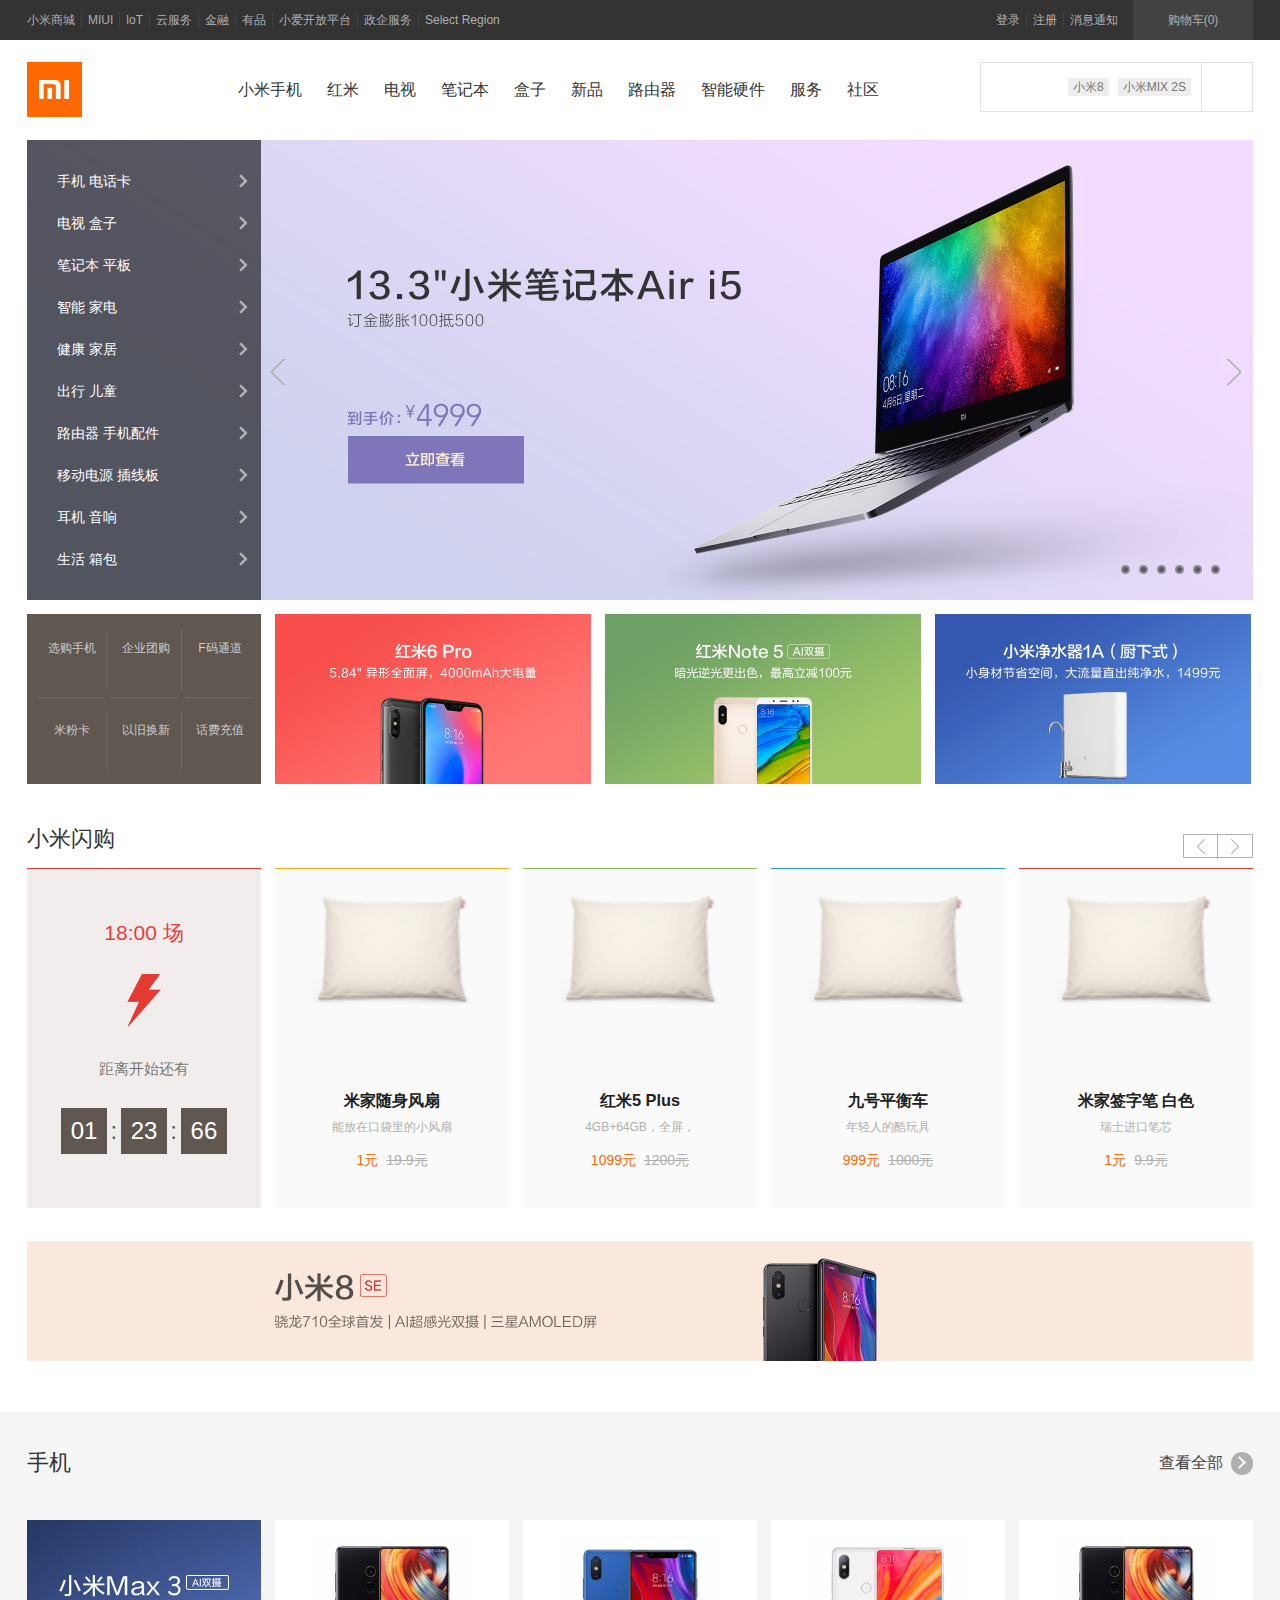
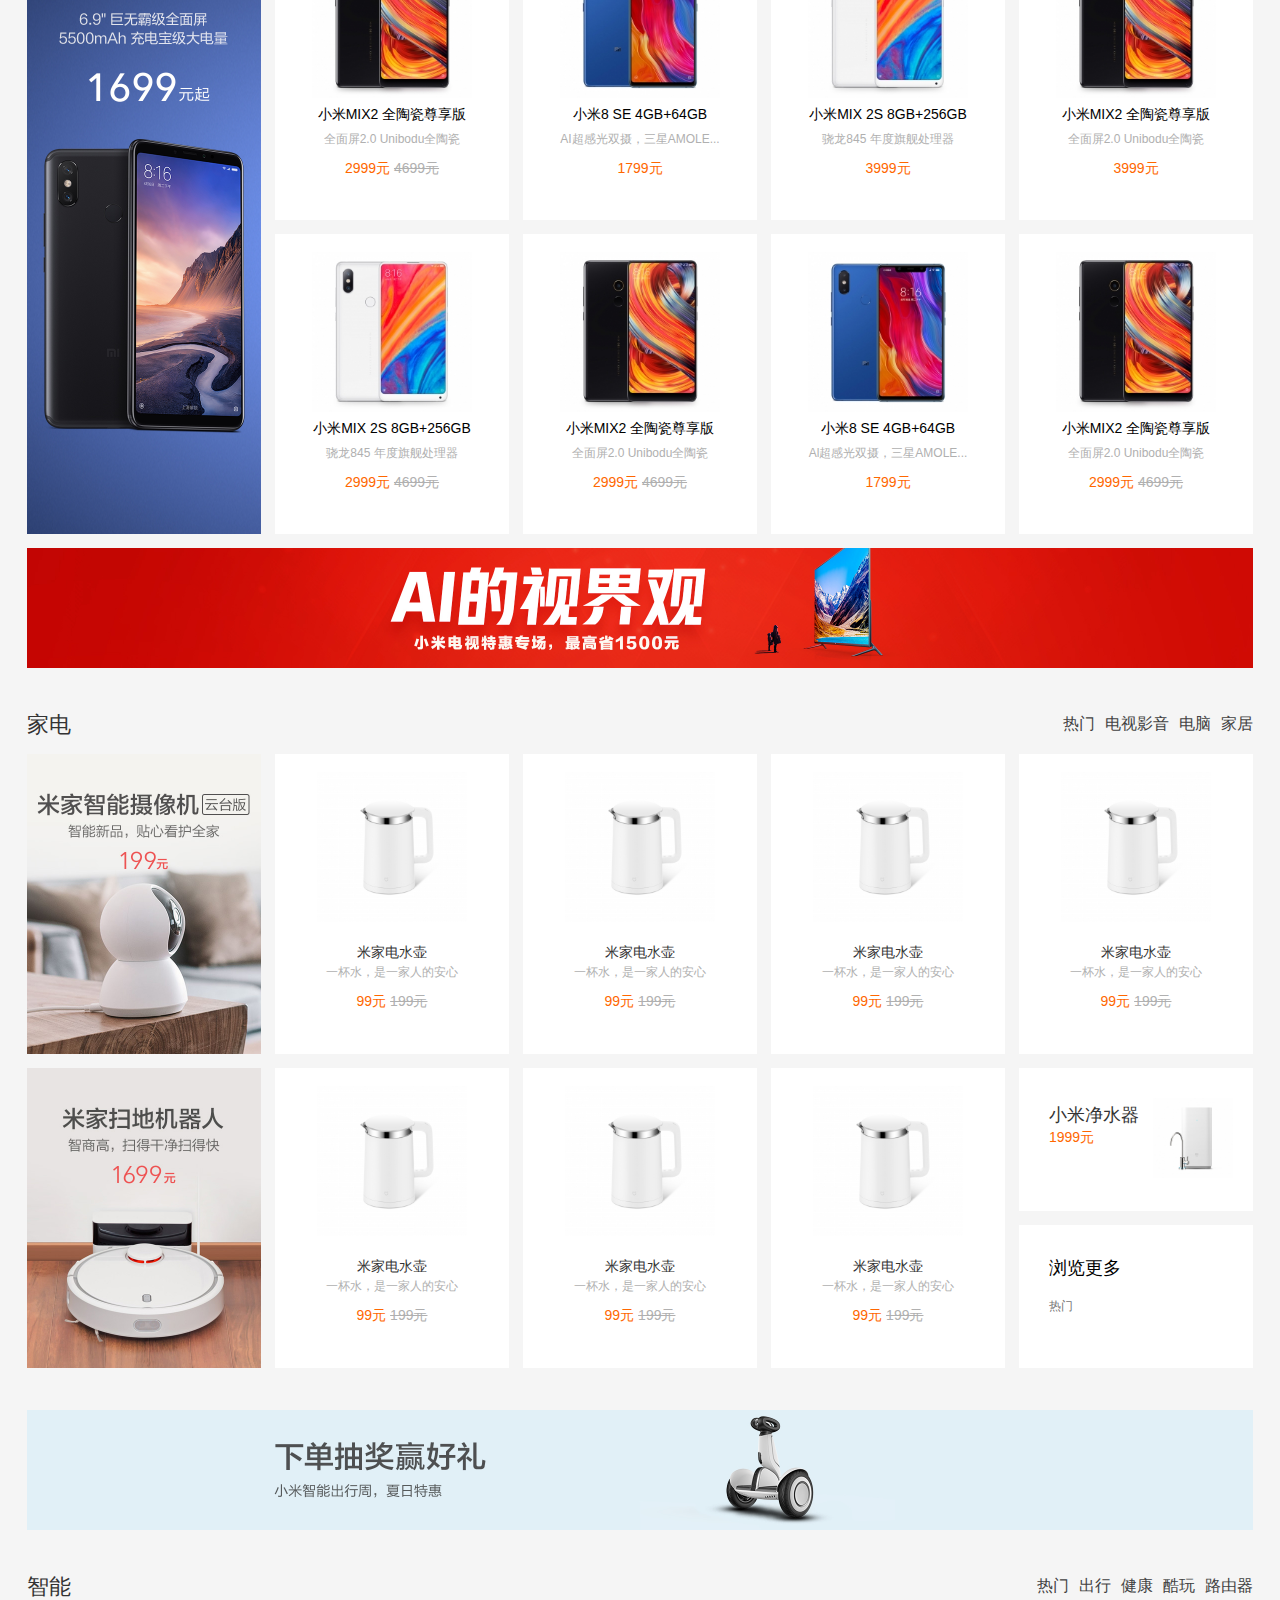
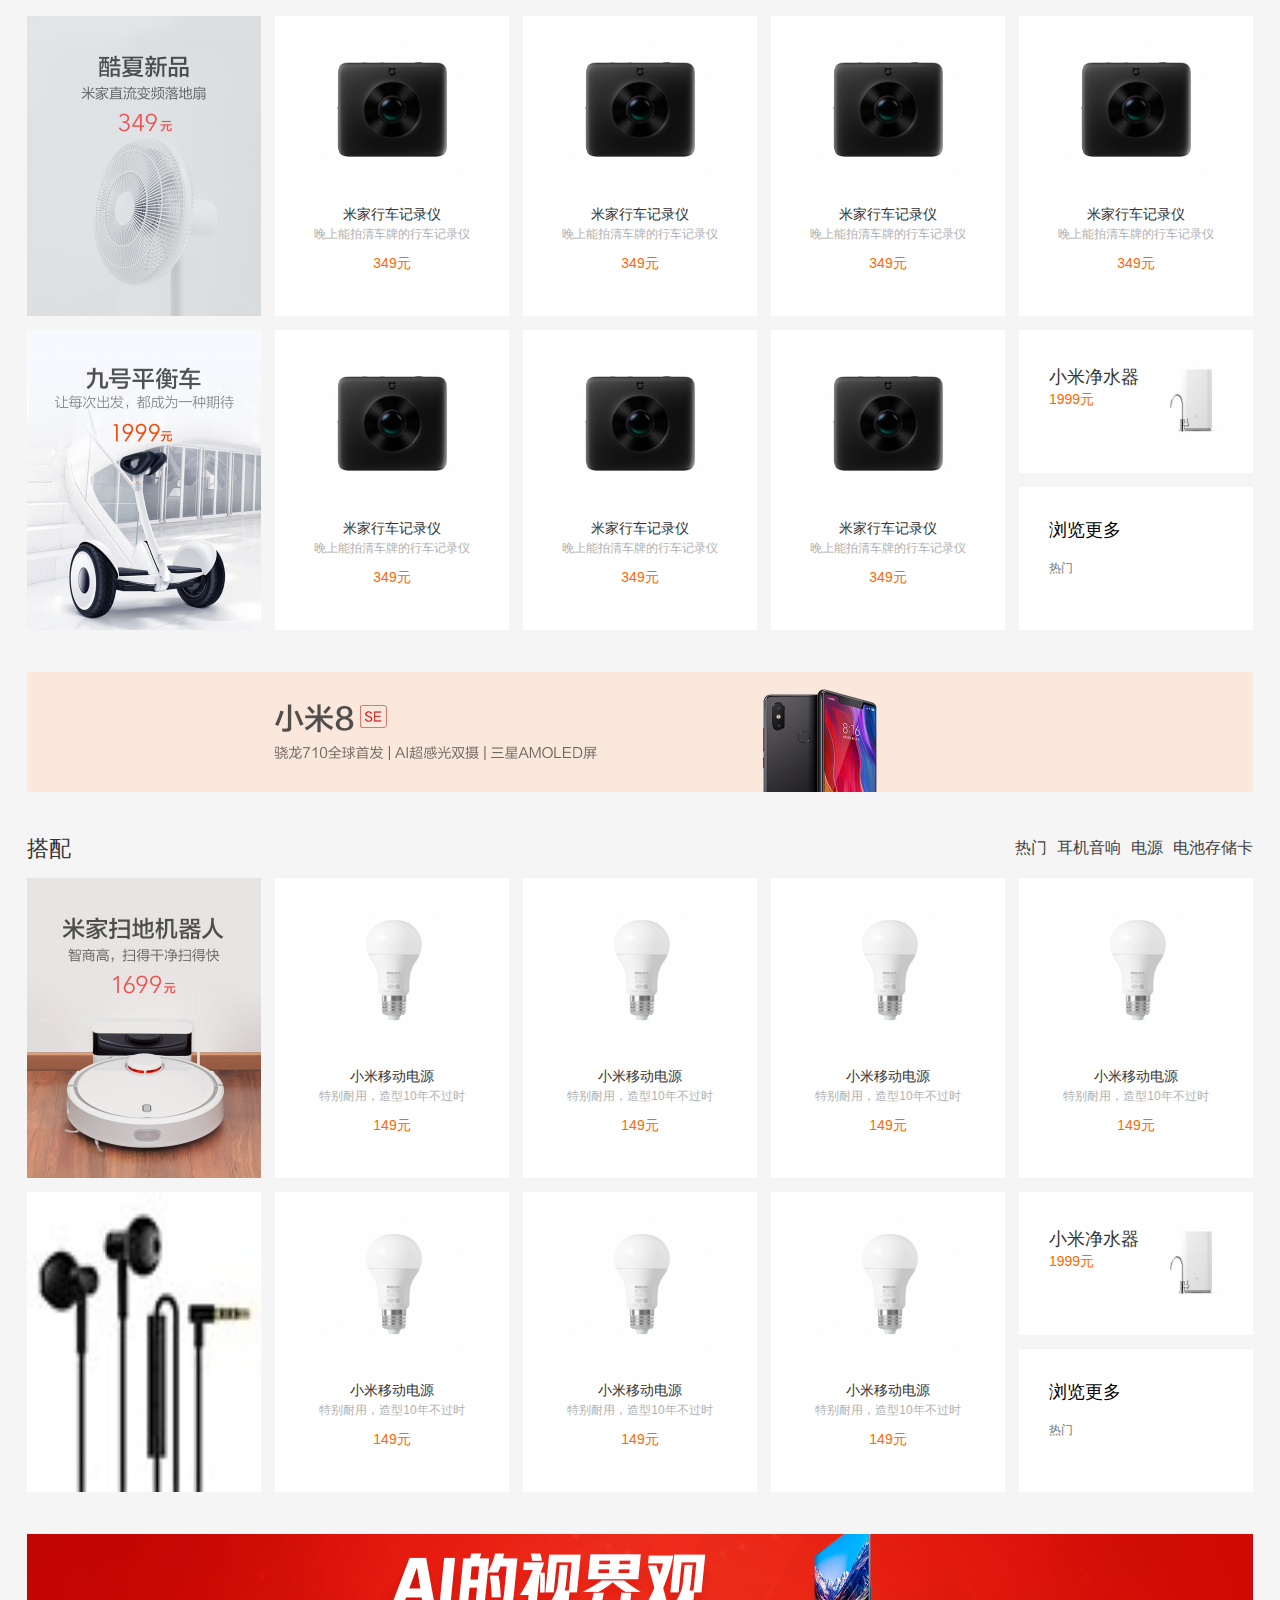
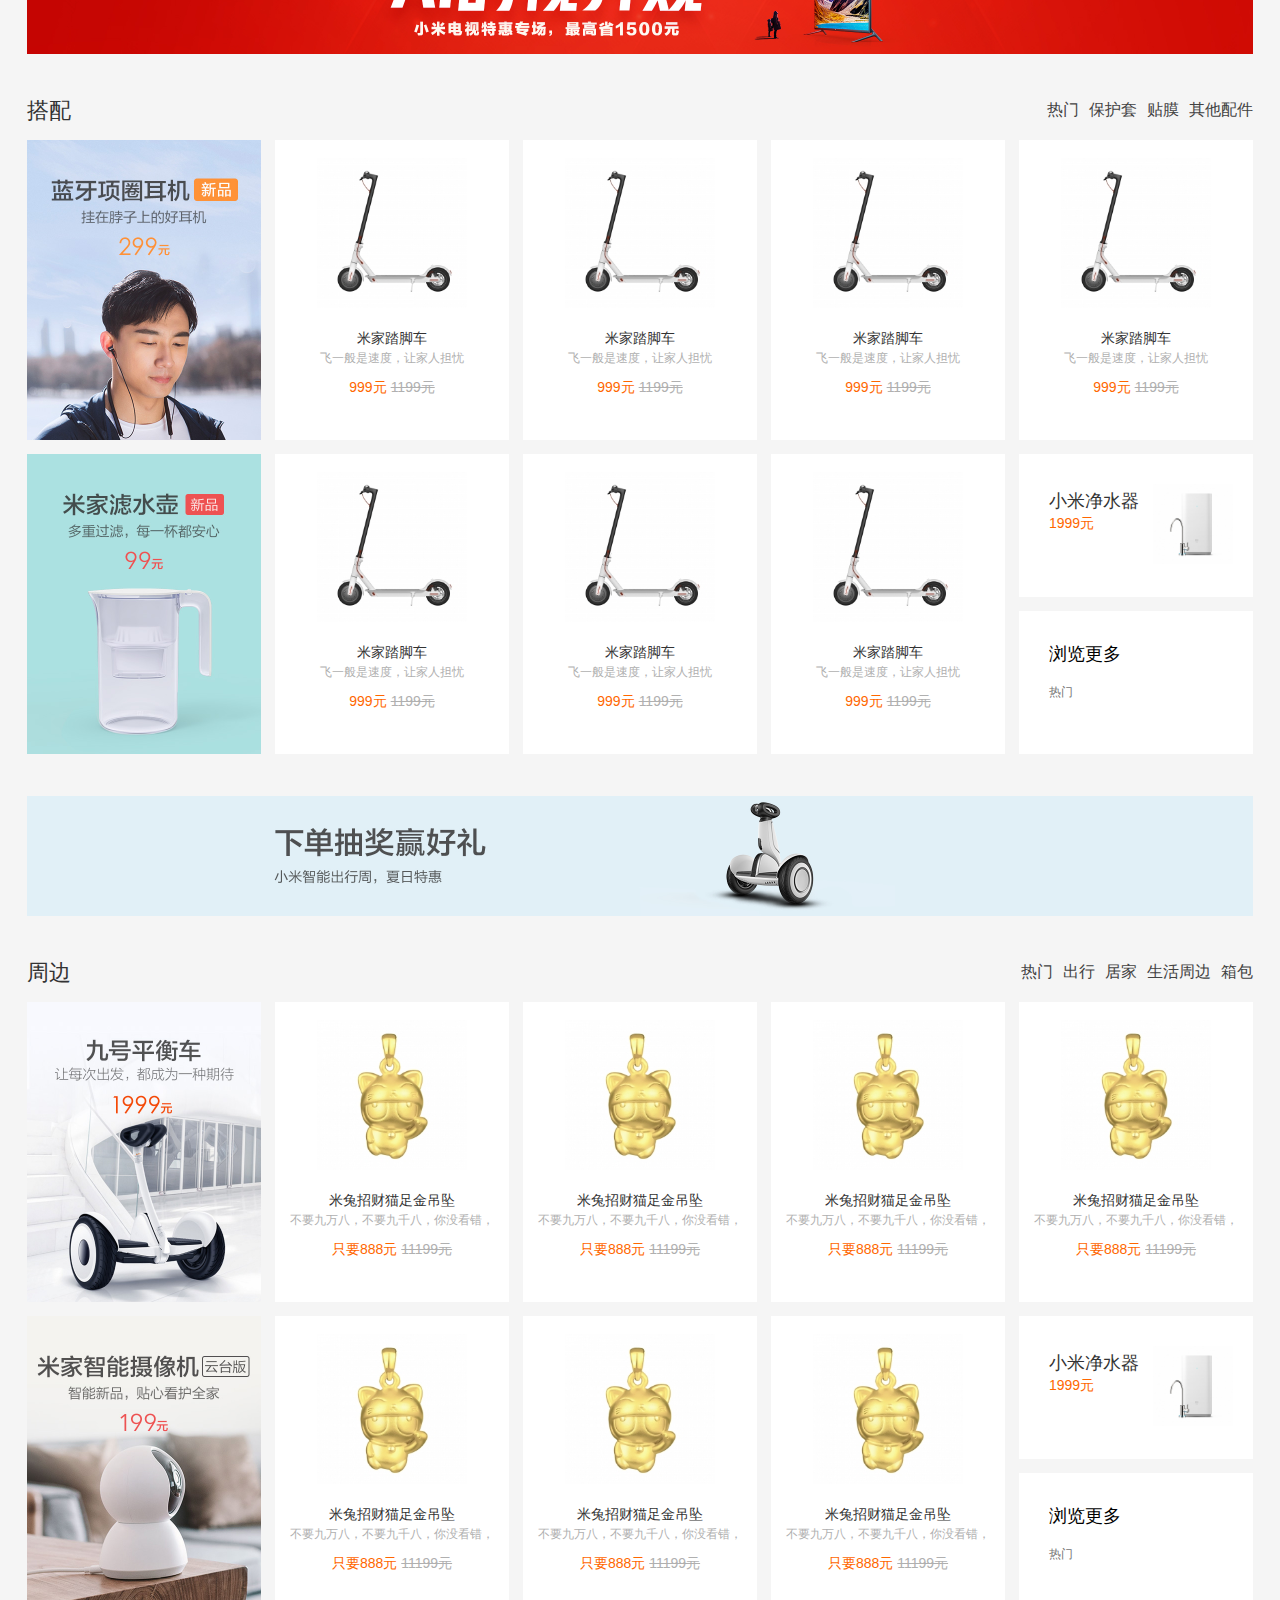
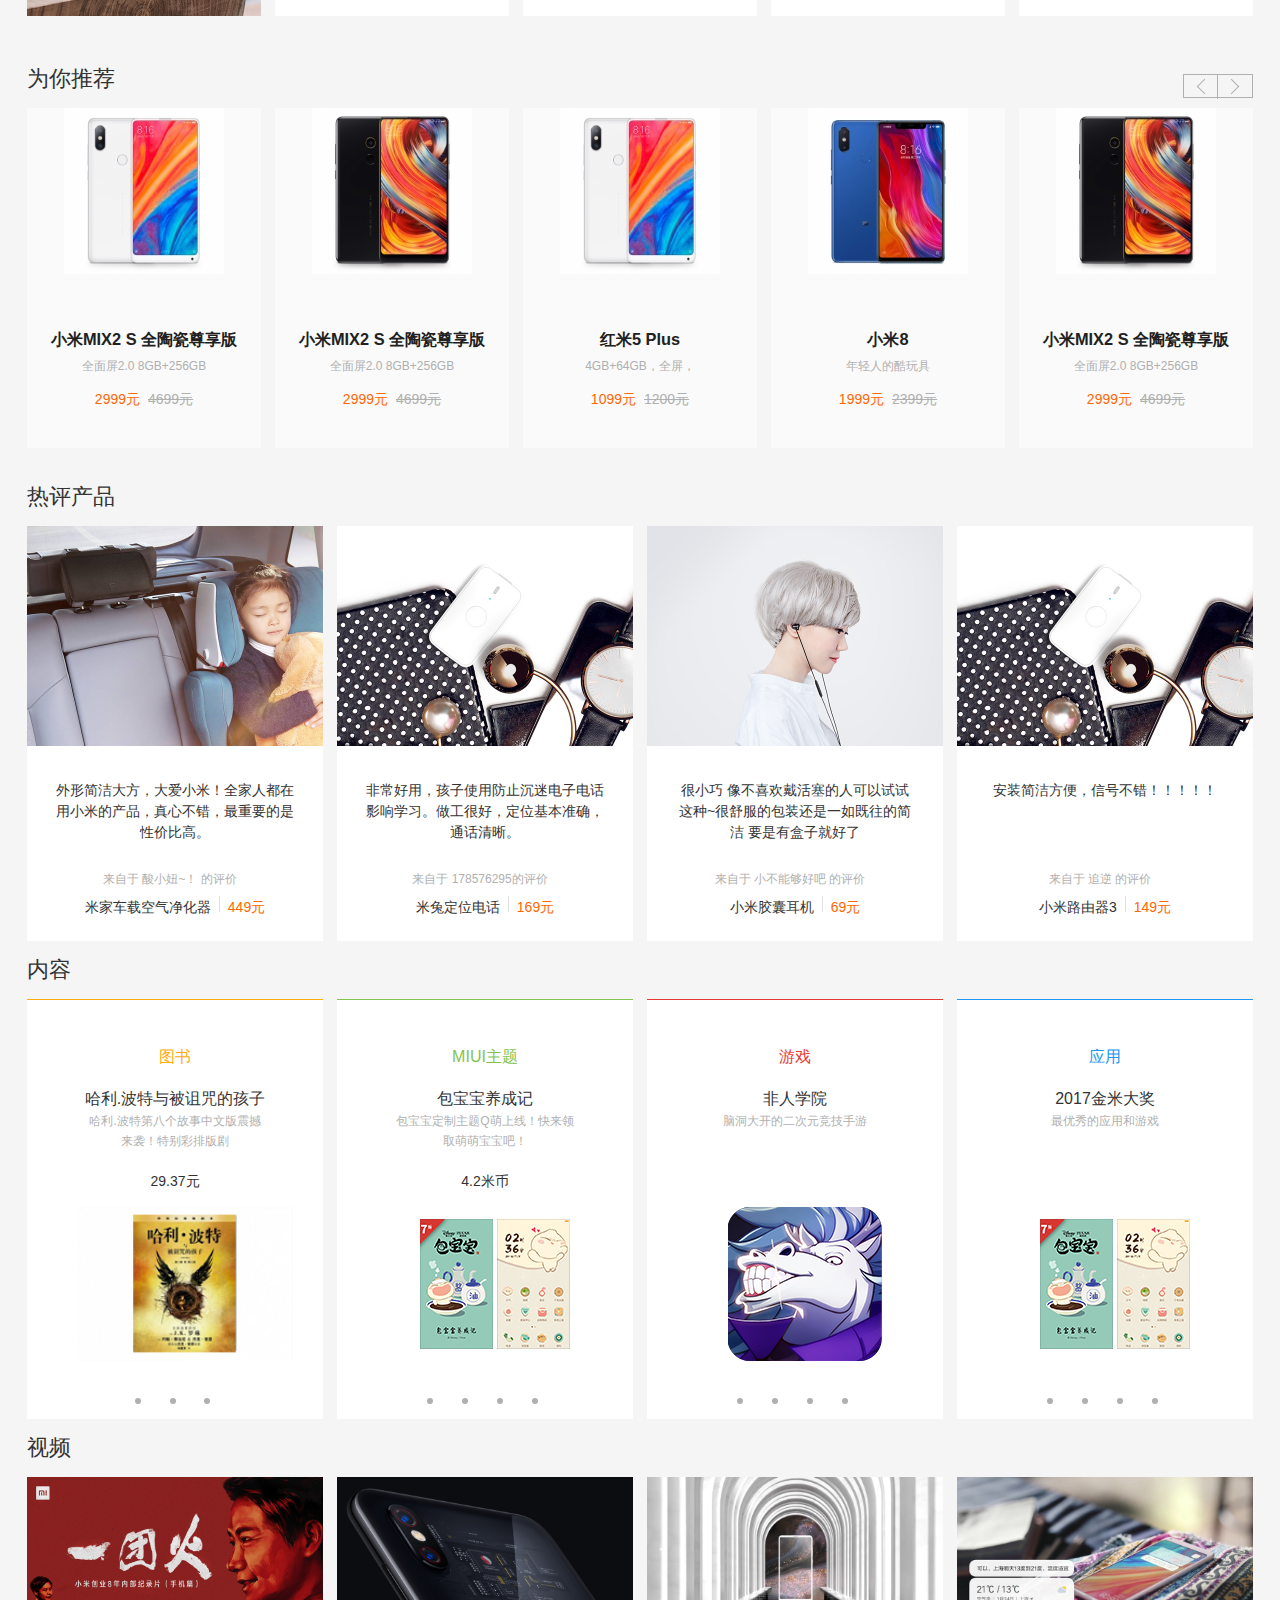
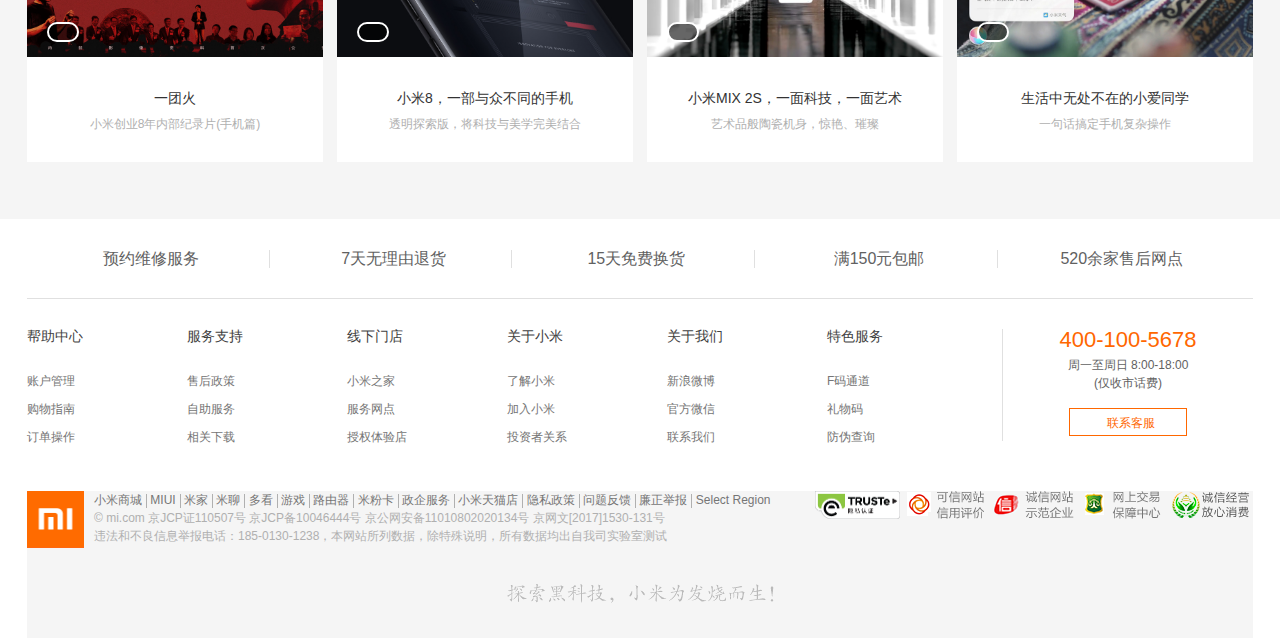
==== commit cfa4b8b3: "xiaomi.html" ====
--- a/xiaomi.html
+++ b/xiaomi.html
@@ -38,31 +38,24 @@
         <a href="javascript:;">消息通知</a>
       </div>
     </div>
-    <div class="bar-s"> 
-    <ul class="bar-top">
-      <li>
-        <a href="javascript:;"><i class="far fa-user"></i></a>
-        <div class="dialog"><a href="javascript:;">个人中心</a></div>
-      </li>
-      <li>
-        <a href="javascript:;"><i class="fas fa-headset"></i></a>
-        <div class="dialog"><a href="javascript:;">联系客服</a></div>
-      </li>
-      <li>
-        <a href="javascript:;"><i class="fas fa-shopping-cart"></i></a>
-        <div class="dialog"><a href="javascript:;">购物车（0）</a></div>
-      </li>
-    </ul>
-    <a class="bar-bottom" href="#top" ><i class="fas fa-arrow-up"></i>
-    </div>
+    <!--<div class="bar-s"> 
+      <ul class="bar-top">
+        <li>
+          <a href="javascript:;"><i class="far fa-user"></i></a>
+          <div class="dialog"><a href="javascript:;">个人中心</a></div>
+        </li>
+        <li>
+          <a href="javascript:;"><i class="fas fa-headset"></i></a>
+          <div class="dialog"><a href="javascript:;">联系客服</a></div>
+        </li>
+        <li>
+          <a href="javascript:;"><i class="fas fa-shopping-cart"></i></a>
+          <div class="dialog"><a href="javascript:;">购物车（0）</a></div>
+        </li>
+      </ul>
+      <a class="bar-bottom" href="#top" ><i class="fas fa-arrow-up"></i>
+    </div>-->
   </header>
-
-
-
-
-
-
-
 
   <div class="site-header">
     <div class="site-container">
@@ -97,6 +90,8 @@
         </div>
       </div> 
   </div> 
+
+
   <div class="home-hero-container">
     <!--小块包含-->
     <div class="home-hero">
@@ -113,8 +108,26 @@
           <div class="ui-pager-item"><a href="javascript:；"></a></div>
           <div class="ui-pager-item"><a href="javascript:；"></a></div>
           <div class="ui-pager-item"><a href="javascript:；"></a></div>
-        </div>
-        <div class="site-category">
+        </div>        
+      </div>  
+      <div class="home-hero-sub">
+        <div class="sub-left">
+          <ul class="home-channel-list">
+            <li><a href="javascript:;"><i class="fas fa-mobile-alt fa-2x "></i>选购手机</a></li>
+            <li><a href="javascript:;"><i class="fas fa-gift fa-2x"></i>企业团购</a></li>
+            <li><a href="javascript:;"><i class="fab fa-facebook-f fa-2x"></i>F码通道</a></li>
+            <li><a href="javascript:;"><i class="fab fa-magento fa-2x"></i>米粉卡</a></li>
+            <li><a href="javascript:;"><i class="far fa-dot-circle fa-2x"></i>以旧换新</a></li>
+            <li><a href="javascript:;"><i class="far fa-credit-card fa-2x"></i>话费充值</a></li>
+          </ul>
+        </div>
+        <ul class="prono-list">
+          <li><a href="javascript:;"><img src="img/banner_02.jpg"></a></li>
+          <li><a href="javascript:;"><img src="img/banner_03.jpg"></a></li>
+          <li><a href="javascript:;"><img src="img/banner_04.png"></a></li>
+        </ul>
+      </div>
+      <div class="site-category">
           <ul class="site-category-list">
             <li class="category-item">
               <a href="javascript:;">手机 电话卡</a>
@@ -483,56 +496,6 @@
               </div>
             </li>
           </ul>
-        </div>
-      </div>
-      <div class="home-hero-sub">
-        <div class="sub-left">
-          <ul class="home-channel-list">
-            <li>
-              <a href="javascript:;">
-                <i class="fas fa-mobile-alt fa-2x "></i>
-                选购手机
-              </a>
-            </li>
-            <li>
-              <a href="javascript:;">
-                <i class="fas fa-gift fa-2x"></i>
-                企业团购
-              </a>
-            </li>
-            <li>
-              <a href="javascript:;">
-                <i class="fab fa-facebook-f fa-2x"></i>
-                F码通道
-              </a>
-            </li>
-            <li>
-              <a href="javascript:;">
-                <i class="fab fa-magento fa-2x"></i>
-                米粉卡
-              </a>
-            </li>
-            <li>
-              <a href="javascript:;">
-                <i class="far fa-dot-circle fa-2x"></i>
-                以旧换新
-              </a>
-            </li>
-            <li>
-              <a href="javascript:;">
-                <i class="far fa-credit-card fa-2x"></i>
-                话费充值
-              </a>
-            </li>
-          </ul>
-        </div>
-
-        <ul class="prono-list">
-          <li><a href="javascript:;"><img src="img/banner_02.jpg"></a></li>
-          <li><a href="javascript:;"><img src="img/banner_03.jpg"></a></li>
-          <li><a href="javascript:;"><img src="img/banner_04.png"></a></li>
-        </ul>
-        
       </div>
     </div>
      <!--小块包含-->
@@ -541,8 +504,8 @@
           <h2 class="title">小米闪购</h2>
           <div class="more">
             <div class="xm-controls">
-              <a class="contorl-prev" href=""></a>
-              <a class="contorl-next" href=""></a>
+              <a class="contorl-prev" href="javascript:;"></a>
+              <a class="contorl-next" href="javascript:;"></a>
             </div>
           </div>
         </div>
@@ -558,7 +521,7 @@
                 <div class="box">66</div>
               </div>
             </div>
-            <div class="item-rainbow-item-1"> 
+            <div class="xm-rainbow-tiem"> 
               <a href="javascript:;">
                 <div class="bg">
                   <img src="img/product_01.png">
@@ -568,7 +531,7 @@
                 </div>
               </a>
             </div>
-            <div class="item-rainbow-item-1"> 
+            <div class="xm-rainbow-tiem"> 
               <a href="javascript:;">
                 <div class="bg">
                   <img src="img/product_01.png">
@@ -578,7 +541,7 @@
                 </div>
               </a>
             </div>
-            <div class="item-rainbow-item-1"> 
+            <div class="xm-rainbow-tiem"> 
               <a href="javascript:;">
                 <div class="bg">
                   <img src="img/product_01.png">
@@ -588,7 +551,7 @@
                 </div>
               </a>
             </div>
-            <div class="item-rainbow-item-1"> 
+            <div class="xm-rainbow-tiem"> 
               <a href="javascript:;">
                 <div class="bg">
                   <img src="img/product_01.png">
@@ -708,60 +671,85 @@
         </div>
           <!--121212545454878787963-->
         <div class="brick-list">
+
+
             <div class="brick-item">
               <img src="img/product_18.jpg">
               <a href="javascript:;">米家电水壶</a>
               <p class="desc">一杯水，是一家人的安心</p>
               <p class="price">99元<del>199元</del></p>
-              <span class="evealuate">手感不错，性价比也提高，而且，小米的官网买那么多东西，真是意想不到...</span>
-            </div>
+              <div class="evealuate"><p>手感不错，性价比也提高，而且，小米的官网买那么多东西，真是意想不到... 
+                <span>来自于 小不能够好吧 的评价</span></p>
+              </div>
+            </div>
+
+
             <div class="brick-item">
               <img src="img/product_18.jpg">
               <a href="javascript:;">米家电水壶</a>
               <p class="desc">一杯水，是一家人的安心</p>
               <p class="price">99元<del>199元</del></p>
-              <span class="evealuate">手感不错，性价比也提高，而且，小米的官网买那么多东西，真是意想不到...</span>
-            </div>
+              <div class="evealuate"><p>手感不错，性价比也提高，而且，小米的官网买那么多东西，真是意想不到... 
+                <span>来自于 小不能够好吧 的评价</span></p>
+              </div>
+            </div>
+
             <div class="brick-item">
               <img src="img/product_18.jpg">
               <a href="javascript:;">米家电水壶</a>
               <p class="desc">一杯水，是一家人的安心</p>
               <p class="price">99元<del>199元</del></p>
-              <span class="evealuate">手感不错，性价比也提高，而且，小米的官网买那么多东西，真是意想不到...</span>
-            </div>
+              <div class="evealuate"><p>手感不错，性价比也提高，而且，小米的官网买那么多东西，真是意想不到... 
+                <span>来自于 小不能够好吧 的评价</span></p>
+              </div>
+            </div>
+
             <div class="brick-item">
               <img src="img/product_18.jpg">
               <a href="javascript:;">米家电水壶</a>
               <p class="desc">一杯水，是一家人的安心</p>
               <p class="price">99元<del>199元</del></p>
-              <span class="evealuate">手感不错，性价比也提高，而且，小米的官网买那么多东西，真是意想不到...</span>
-            </div>
+              <div class="evealuate"><p>手感不错，性价比也提高，而且，小米的官网买那么多东西，真是意想不到... 
+                <span>来自于 小不能够好吧 的评价</span></p>
+              </div>
+            </div>
+
             <div class="brick-item">
               <img src="img/product_18.jpg">
               <a href="javascript:;">米家电水壶</a>
               <p class="desc">一杯水，是一家人的安心</p>
               <p class="price">99元<del>199元</del></p>
-              <span class="evealuate">手感不错，性价比也提高，而且，小米的官网买那么多东西，真是意想不到...</span>
-            </div>
+              <div class="evealuate"><p>手感不错，性价比也提高，而且，小米的官网买那么多东西，真是意想不到... 
+                <span>来自于 小不能够好吧 的评价</span></p>
+              </div>
+            </div>
+
             <div class="brick-item">
               <img src="img/product_18.jpg">
               <a href="javascript:;">米家电水壶</a>
               <p class="desc">一杯水，是一家人的安心</p>
               <p class="price">99元<del>199元</del></p>
-              <span class="evealuate">手感不错，性价比也提高，而且，小米的官网买那么多东西，真是意想不到...</span>
-            </div>
+              <div class="evealuate"><p>手感不错，性价比也提高，而且，小米的官网买那么多东西，真是意想不到... 
+                <span>来自于 小不能够好吧 的评价</span></p>
+              </div>
+            </div>
+
             <div class="brick-item">
               <img src="img/product_18.jpg">
               <a href="javascript:;">米家电水壶</a>
               <p class="desc">一杯水，是一家人的安心</p>
               <p class="price">99元<del>199元</del></p>
-              <span class="evealuate">手感不错，性价比也提高，而且，小米的官网买那么多东西，真是意想不到...</span>
-            </div>
+              <div class="evealuate"><p>手感不错，性价比也提高，而且，小米的官网买那么多东西，真是意想不到... 
+                <span>来自于 小不能够好吧 的评价</span></p>
+              </div>
+            </div>
+
             <div class="brick-item-s">
               <div class="tite">
                 <a class="exposure" href="javascript:;">小米净水器</a>
                 <p class="price">1999元</p>    
               </div>
+
               <img src="img/product_28.jpg">
             </div>
               <div class="brick-item-s">
@@ -803,49 +791,63 @@
               <a href="javascript:;">米家行车记录仪</a>
               <p class="desc">晚上能拍清车牌的行车记录仪</p>
               <p class="price">349元</p>
-              <span class="evealuate">手感不错，性价比也提高，而且，小米的官网买那么多东西，真是意想不到...</span>
+              <div class="evealuate"><p>手感不错，性价比也提高，而且，小米的官网买那么多东西，真是意想不到... 
+                <span>来自于 小不能够好吧 的评价</span></p>
+              </div>
             </div>
             <div class="brick-item">
               <img src="img/product_23.jpg">
               <a href="javascript:;">米家行车记录仪</a>
               <p class="desc">晚上能拍清车牌的行车记录仪</p>
               <p class="price">349元</p>
-              <span class="evealuate">手感不错，性价比也提高，而且，小米的官网买那么多东西，真是意想不到...</span>
+              <div class="evealuate"><p>手感不错，性价比也提高，而且，小米的官网买那么多东西，真是意想不到... 
+                <span>来自于 小不能够好吧 的评价</span></p>
+              </div>
             </div>
             <div class="brick-item">
               <img src="img/product_23.jpg">
               <a href="javascript:;">米家行车记录仪</a>
               <p class="desc">晚上能拍清车牌的行车记录仪</p>
               <p class="price">349元</p>
-              <span class="evealuate">手感不错，性价比也提高，而且，小米的官网买那么多东西，真是意想不到...</span>
+              <div class="evealuate"><p>手感不错，性价比也提高，而且，小米的官网买那么多东西，真是意想不到... 
+                <span>来自于 小不能够好吧 的评价</span></p>
+              </div>
             </div>
             <div class="brick-item">
               <img src="img/product_23.jpg">
               <a href="javascript:;">米家行车记录仪</a>
               <p class="desc">晚上能拍清车牌的行车记录仪</p>
               <p class="price">349元</p>
-              <span class="evealuate">手感不错，性价比也提高，而且，小米的官网买那么多东西，真是意想不到...</span>
+              <div class="evealuate"><p>手感不错，性价比也提高，而且，小米的官网买那么多东西，真是意想不到... 
+                <span>来自于 小不能够好吧 的评价</span></p>
+              </div>
             </div>
             <div class="brick-item">
               <img src="img/product_23.jpg">
               <a href="javascript:;">米家行车记录仪</a>
               <p class="desc">晚上能拍清车牌的行车记录仪</p>
               <p class="price">349元</p>
-              <span class="evealuate">手感不错，性价比也提高，而且，小米的官网买那么多东西，真是意想不到...</span>
+              <div class="evealuate"><p>手感不错，性价比也提高，而且，小米的官网买那么多东西，真是意想不到... 
+                <span>来自于 小不能够好吧 的评价</span></p>
+              </div>
             </div>
             <div class="brick-item">
               <img src="img/product_23.jpg">
               <a href="javascript:;">米家行车记录仪</a>
               <p class="desc">晚上能拍清车牌的行车记录仪</p>
               <p class="price">349元</p>
-              <span class="evealuate">手感不错，性价比也提高，而且，小米的官网买那么多东西，真是意想不到...</span>
+              <div class="evealuate"><p>手感不错，性价比也提高，而且，小米的官网买那么多东西，真是意想不到... 
+                <span>来自于 小不能够好吧 的评价</span></p>
+              </div>
             </div>
             <div class="brick-item">
               <img src="img/product_23.jpg">
               <a href="javascript:;">米家行车记录仪</a>
               <p class="desc">晚上能拍清车牌的行车记录仪</p>
               <p class="price">349元</p>
-              <span class="evealuate">手感不错，性价比也提高，而且，小米的官网买那么多东西，真是意想不到...</span>
+              <div class="evealuate"><p>手感不错，性价比也提高，而且，小米的官网买那么多东西，真是意想不到... 
+                <span>来自于 小不能够好吧 的评价</span></p>
+              </div>
             </div>
             <div class="brick-item-s">
               <div class="tite">
@@ -892,49 +894,63 @@
               <a href="javascript:;">小米移动电源</a>
               <p class="desc">特别耐用，造型10年不过时</p>
               <p class="price">149元</p>
-              <span class="evealuate">手感不错，性价比也提高，而且，小米的官网买那么多东西，真是意想不到...</span>
+              <div class="evealuate"><p>手感不错，性价比也提高，而且，小米的官网买那么多东西，真是意想不到... 
+                <span>来自于 小不能够好吧 的评价</span></p>
+              </div>
             </div>
             <div class="brick-item">
               <img src="img/product_20.jpg">
               <a href="javascript:;">小米移动电源</a>
               <p class="desc">特别耐用，造型10年不过时</p>
               <p class="price">149元</p>
-              <span class="evealuate">手感不错，性价比也提高，而且，小米的官网买那么多东西，真是意想不到...</span>
+              <div class="evealuate"><p>手感不错，性价比也提高，而且，小米的官网买那么多东西，真是意想不到... 
+                <span>来自于 小不能够好吧 的评价</span></p>
+              </div>
             </div>
             <div class="brick-item">
               <img src="img/product_20.jpg">
               <a href="javascript:;">小米移动电源</a>
               <p class="desc">特别耐用，造型10年不过时</p>
               <p class="price">149元</p>
-              <span class="evealuate">手感不错，性价比也提高，而且，小米的官网买那么多东西，真是意想不到...</span>
+              <div class="evealuate"><p>手感不错，性价比也提高，而且，小米的官网买那么多东西，真是意想不到... 
+                <span>来自于 小不能够好吧 的评价</span></p>
+              </div>
             </div>
             <div class="brick-item">
               <img src="img/product_20.jpg">
               <a href="javascript:;">小米移动电源</a>
               <p class="desc">特别耐用，造型10年不过时</p>
               <p class="price">149元</p>
-              <span class="evealuate">手感不错，性价比也提高，而且，小米的官网买那么多东西，真是意想不到...</span>
+              <div class="evealuate"><p>手感不错，性价比也提高，而且，小米的官网买那么多东西，真是意想不到... 
+                <span>来自于 小不能够好吧 的评价</span></p>
+              </div>
             </div>
             <div class="brick-item">
               <img src="img/product_20.jpg">
               <a href="javascript:;">小米移动电源</a>
               <p class="desc">特别耐用，造型10年不过时</p>
               <p class="price">149元</p>
-              <span class="evealuate">手感不错，性价比也提高，而且，小米的官网买那么多东西，真是意想不到...</span>
+              <div class="evealuate"><p>手感不错，性价比也提高，而且，小米的官网买那么多东西，真是意想不到... 
+                <span>来自于 小不能够好吧 的评价</span></p>
+              </div>
             </div>
             <div class="brick-item">
               <img src="img/product_20.jpg">
               <a href="javascript:;">小米移动电源</a>
               <p class="desc">特别耐用，造型10年不过时</p>
               <p class="price">149元</p>
-              <span class="evealuate">手感不错，性价比也提高，而且，小米的官网买那么多东西，真是意想不到...</span>
+              <div class="evealuate"><p>手感不错，性价比也提高，而且，小米的官网买那么多东西，真是意想不到... 
+                <span>来自于 小不能够好吧 的评价</span></p>
+              </div>
             </div>
             <div class="brick-item">
               <img src="img/product_20.jpg">
               <a href="javascript:;">小米移动电源</a>
               <p class="desc">特别耐用，造型10年不过时</p>
               <p class="price">149元</p>
-              <span class="evealuate">手感不错，性价比也提高，而且，小米的官网买那么多东西，真是意想不到...</span>
+              <div class="evealuate"><p>手感不错，性价比也提高，而且，小米的官网买那么多东西，真是意想不到... 
+                <span>来自于 小不能够好吧 的评价</span></p>
+              </div>
             </div>
             <div class="brick-item-s">
               <div class="tite">
@@ -981,49 +997,63 @@
               <a href="javascript:;">米家踏脚车</a>
               <p class="desc">飞一般是速度，让家人担忧</p>
               <p class="price">999元<del>1199元</del></p>
-              <span class="evealuate">手感不错，性价比也提高，而且，小米的官网买那么多东西，真是意想不到...</span>
+              <div class="evealuate"><p>手感不错，性价比也提高，而且，小米的官网买那么多东西，真是意想不到... 
+                <span>来自于 小不能够好吧 的评价</span></p>
+              </div>
             </div>
             <div class="brick-item">
               <img src="img/product_25.jpg">
               <a href="javascript:;">米家踏脚车</a>
               <p class="desc">飞一般是速度，让家人担忧</p>
               <p class="price">999元<del>1199元</del></p>
-              <span class="evealuate">手感不错，性价比也提高，而且，小米的官网买那么多东西，真是意想不到...</span>
+              <div class="evealuate"><p>手感不错，性价比也提高，而且，小米的官网买那么多东西，真是意想不到... 
+                <span>来自于 小不能够好吧 的评价</span></p>
+              </div>
             </div>
             <div class="brick-item">
               <img src="img/product_25.jpg">
               <a href="javascript:;">米家踏脚车</a>
               <p class="desc">飞一般是速度，让家人担忧</p>
               <p class="price">999元<del>1199元</del></p>
-              <span class="evealuate">手感不错，性价比也提高，而且，小米的官网买那么多东西，真是意想不到...</span>
+              <div class="evealuate"><p>手感不错，性价比也提高，而且，小米的官网买那么多东西，真是意想不到... 
+                <span>来自于 小不能够好吧 的评价</span></p>
+              </div>
             </div>
             <div class="brick-item">
               <img src="img/product_25.jpg">
               <a href="javascript:;">米家踏脚车</a>
               <p class="desc">飞一般是速度，让家人担忧</p>
               <p class="price">999元<del>1199元</del></p>
-              <span class="evealuate">手感不错，性价比也提高，而且，小米的官网买那么多东西，真是意想不到...</span>
+              <div class="evealuate"><p>手感不错，性价比也提高，而且，小米的官网买那么多东西，真是意想不到... 
+                <span>来自于 小不能够好吧 的评价</span></p>
+              </div>
             </div>
             <div class="brick-item">
               <img src="img/product_25.jpg">
               <a href="javascript:;">米家踏脚车</a>
               <p class="desc">飞一般是速度，让家人担忧</p>
               <p class="price">999元<del>1199元</del></p>
-              <span class="evealuate">手感不错，性价比也提高，而且，小米的官网买那么多东西，真是意想不到...</span>
+              <div class="evealuate"><p>手感不错，性价比也提高，而且，小米的官网买那么多东西，真是意想不到... 
+                <span>来自于 小不能够好吧 的评价</span></p>
+              </div>
             </div>
             <div class="brick-item">
               <img src="img/product_25.jpg">
               <a href="javascript:;">米家踏脚车</a>
               <p class="desc">飞一般是速度，让家人担忧</p>
               <p class="price">999元<del>1199元</del></p>
-              <span class="evealuate">手感不错，性价比也提高，而且，小米的官网买那么多东西，真是意想不到...</span>
+              <div class="evealuate"><p>手感不错，性价比也提高，而且，小米的官网买那么多东西，真是意想不到... 
+                <span>来自于 小不能够好吧 的评价</span></p>
+              </div>
             </div>
             <div class="brick-item">
               <img src="img/product_25.jpg">
               <a href="javascript:;">米家踏脚车</a>
               <p class="desc">飞一般是速度，让家人担忧</p>
               <p class="price">999元<del>1199元</del></p>
-              <span class="evealuate">手感不错，性价比也提高，而且，小米的官网买那么多东西，真是意想不到...</span>
+              <div class="evealuate"><p>手感不错，性价比也提高，而且，小米的官网买那么多东西，真是意想不到... 
+                <span>来自于 小不能够好吧 的评价</span></p>
+              </div>
             </div>
             <div class="brick-item-s">
               <div class="tite">
@@ -1071,49 +1101,63 @@
               <a href="javascript:;">米兔招财猫足金吊坠</a>
               <p class="desc">不要九万八，不要九千八，你没看错，</p>
               <p class="price">只要888元<del>11199元</del></p>
-              <span class="evealuate">手感不错，性价比也提高，而且，小米的官网买那么多东西，真是意想不到...</span>
+              <div class="evealuate"><p>手感不错，性价比也提高，而且，小米的官网买那么多东西，真是意想不到... 
+                <span>来自于 小不能够好吧 的评价</span></p>
+              </div>
             </div>
             <div class="brick-item">
               <img src="img/product_29.jpg">
               <a href="javascript:;">米兔招财猫足金吊坠</a>
               <p class="desc">不要九万八，不要九千八，你没看错，</p>
               <p class="price">只要888元<del>11199元</del></p>
-              <span class="evealuate">手感不错，性价比也提高，而且，小米的官网买那么多东西，真是意想不到...</span>
+              <div class="evealuate"><p>手感不错，性价比也提高，而且，小米的官网买那么多东西，真是意想不到... 
+                <span>来自于 小不能够好吧 的评价</span></p>
+              </div>
             </div>
             <div class="brick-item">
               <img src="img/product_29.jpg">
               <a href="javascript:;">米兔招财猫足金吊坠</a>
               <p class="desc">不要九万八，不要九千八，你没看错，</p>
               <p class="price">只要888元<del>11199元</del></p>
-              <span class="evealuate">手感不错，性价比也提高，而且，小米的官网买那么多东西，真是意想不到...</span>
+              <div class="evealuate"><p>手感不错，性价比也提高，而且，小米的官网买那么多东西，真是意想不到... 
+                <span>来自于 小不能够好吧 的评价</span></p>
+              </div>
             </div>
             <div class="brick-item">
               <img src="img/product_29.jpg">
               <a href="javascript:;">米兔招财猫足金吊坠</a>
               <p class="desc">不要九万八，不要九千八，你没看错，</p>
               <p class="price">只要888元<del>11199元</del></p>
-              <span class="evealuate">手感不错，性价比也提高，而且，小米的官网买那么多东西，真是意想不到...</span>
+              <div class="evealuate"><p>手感不错，性价比也提高，而且，小米的官网买那么多东西，真是意想不到... 
+                <span>来自于 小不能够好吧 的评价</span></p>
+              </div>
             </div>
             <div class="brick-item">
               <img src="img/product_29.jpg">
               <a href="javascript:;">米兔招财猫足金吊坠</a>
               <p class="desc">不要九万八，不要九千八，你没看错，</p>
               <p class="price">只要888元<del>11199元</del></p>
-              <span class="evealuate">手感不错，性价比也提高，而且，小米的官网买那么多东西，真是意想不到...</span>
+              <div class="evealuate"><p>手感不错，性价比也提高，而且，小米的官网买那么多东西，真是意想不到... 
+                <span>来自于 小不能够好吧 的评价</span></p>
+              </div>
             </div>
             <div class="brick-item">
               <img src="img/product_29.jpg">
               <a href="javascript:;">米兔招财猫足金吊坠</a>
               <p class="desc">不要九万八，不要九千八，你没看错，</p>
               <p class="price">只要888元<del>11199元</del></p>
-              <span class="evealuate">手感不错，性价比也提高，而且，小米的官网买那么多东西，真是意想不到...</span>
+              <div class="evealuate"><p>手感不错，性价比也提高，而且，小米的官网买那么多东西，真是意想不到... 
+                <span>来自于 小不能够好吧 的评价</span></p>
+              </div>
             </div>
             <div class="brick-item">
               <img src="img/product_29.jpg">
               <a href="javascript:;">米兔招财猫足金吊坠</a>
               <p class="desc">不要九万八，不要九千八，你没看错，</p>
               <p class="price">只要888元<del>11199元</del></p>
-              <span class="evealuate">手感不错，性价比也提高，而且，小米的官网买那么多东西，真是意想不到...</span>
+              <div class="evealuate"><p>手感不错，性价比也提高，而且，小米的官网买那么多东西，真是意想不到... 
+                <span>来自于 小不能够好吧 的评价</span></p>
+              </div>
             </div>
             <div class="brick-item-s">
               <div class="tite">
--- a/css/xiaomi.css
+++ b/css/xiaomi.css
@@ -462,7 +462,7 @@
 	width: 1225.99px;
 	height: 459.98px;
 }
-.home-hero-container .home-hero-slider .site-category{
+.home-hero-container .site-category{
 	position: absolute;
 	top: 0px;
 	left: 0px;
@@ -510,7 +510,7 @@
 	color: #ffffff;
 }
 
-.home-hero .home-hero-slider .children{
+.children{
   display:none;
   position: absolute;
   top: -20px;
@@ -526,32 +526,32 @@
 .home-hero-container .site-category-list .category-item:hover .children {
 	display: inline-block;
 }
-.home-hero .home-hero-slider .children-list{
+.children-list{
   width: 248px;
   height: 458px;
   list-style: none;
   margin: 0;
   float: left;
 }
-.home-hero .home-hero-slider .children-list .link{
+ .children-list .link{
 	display: inline-block;
   width: 248px;
   height: 76.33px;
   padding:0px 20px;
 }
-.home-hero .home-hero-slider .children-list .thumb{
+ .children-list .thumb{
 	display: inline-block;
   width: 40px;
   height: 40px;
   margin-right: 12px;
   vertical-align: middle;
 }
-.home-hero .home-hero-slider .children-list .text{
+ .children-list .text{
   font-size:;
   line-height: 76.33px;
   color: black;
 }
-.home-hero .home-hero-slider .children-list .text:hover{
+ .children-list .text:hover{
   color: #ff6700;
 }
 
@@ -813,43 +813,43 @@
  		position: absolute;	
  		right: -10px;
  	}
- 	.item-rainbow-item-1{
+ 	.xm-rainbow-tiem{
  		width: 234px;
  		height: 340px;
  		float: left;
  		margin-right: 14px;
  	}
- 	.box-bd .xm-goods-list .item-rainbow-item-1:nth-child(2){
+ 	.box-bd .xm-goods-list .xm-rainbow-tiem:nth-child(2){
  		border-top:1px #ffac13 solid; 
  	}
- 	.box-bd .xm-goods-list .item-rainbow-item-1:nth-child(3){
+ 	.box-bd .xm-goods-list .xm-rainbow-tiem:nth-child(3){
  		border-top:1px #83c44e solid; 
  	}
- 	.box-bd .xm-goods-list .item-rainbow-item-1:nth-child(4){
+ 	.box-bd .xm-goods-list .xm-rainbow-tiem:nth-child(4){
  		border-top:1px #2196f3 solid; 
  	}
- 	.box-bd .xm-goods-list .item-rainbow-item-1:nth-child(5){
+ 	.box-bd .xm-goods-list .xm-rainbow-tiem:nth-child(5){
  		border-top:1px #e53935 solid; 
  		margin-right: 0;
  	}
-	.item-rainbow-item-1 .bg{
+	.xm-rainbow-tiem .bg{
     width: 234px;
     height: 340px;
     display: inline-block;
     background-color: rgba(0,0,0,0.02);  
     text-align: center;
   }
-  .item-rainbow-item-1 .bg img{
+  .xm-rainbow-tiem .bg img{
   	width: 160px;
   	height: 166px;
   	margin-bottom:22px;
   }
-  .item-rainbow-item-1 .bg h3{
+  .xm-rainbow-tiem .bg h3{
   	color: #212121;
   	margin-top: 25px;
   }
 
-  .item-rainbow-item-1 .bg .desc{
+  .xm-rainbow-tiem .bg .desc{
   	height:20px;
     margin: 5px 20px 12px;
     font-size: 12px;
@@ -858,11 +858,11 @@
     overflow: hidden;
     color: #b0b0b0;
   }
-  .item-rainbow-item-1 .bg .price{
+  .xm-rainbow-tiem .bg .price{
   	margin: 0;
     color: #ff6709;
   }
-  .item-rainbow-item-1 .bg del{
+  .xm-rainbow-tiem .bg del{
   	color: #b0b0b0;
   	margin-left: 8px;
   }
@@ -1035,7 +1035,7 @@
 		margin-left: 10px;
 	}
 	.home-brick-row .row-hd .row-more a{
-		color: #333;
+		color: #424242;
 	}
 	.home-brick-row .row-hd .row-more a:hover{
 		color: #ff6700;
@@ -1065,140 +1065,154 @@
 	}
 
 	.brick-list{
-			width: 992px;
-			height: 614px;
-			position: absolute;
-			top: 58px;
-			right: 0;
+		width: 992px;
+		height: 614px;
+		position: absolute;
+		top: 58px;
+		right: 0;
 		}
-		.brick-list .brick-item{
-			display: inline-block;
-			width: 234px;
-			height: 300px;
-			float: left;
-			background-color: #fff;
-			margin-left: 14px;
-			margin-bottom:14px;
-			text-align: center;
-		}
-		.brick-list .brick-item img{
-			display: block;
-			width: 150px;
-			height: 150px;
-		}
-		.brick-list .brick-item a{
-			display: inline-block;
-			color: #333;
-			margin-top: 20px
-		}
-		.brick-list .brick-item .desc{
-			margin: 0 10px 10px;
-    		font-size: 12px;
-    		text-align: center;
-    		text-overflow: ellipsis;
-    		white-space: nowrap;
-    		overflow: hidden;
-    		color: #b0b0b0;
-		}
-		.brick-list .brick-item .price{
-			margin: 0 10px 10px;
-    		text-align: center;
-   			color: #ff6700;
-		}
-		.brick-list .brick-item .price del{
-			color: #b0b0b0;
-			margin-left: 4px;
-		}
-		.brick-list .brick-item .evealuate{
-			display:none;
-			width: 234px;
-			height:85px;
-			background-color: #ff6700;
-			color: #fff;
-			position: absolute;
-			bottom: 0;
-			left: 0;
-		}
-		.brick-list .brick-item:hover{
-			box-shadow: -1px 13px 14px rgba(0,0,0,0.03);
-			transition: all .1s linear;
-			transform: translateY(-2px)
-		}
-		.brick-list .brick-item:hover .evealuate{
-			display: inline-block;	
-		}
-		
-		.brick-list .brick-item-s{
-			float: left;
-			width: 234px;
-			height: 143px;
-			margin: 0 0 14px 14px;
-			background-color: #fff;
-		} 
-		.brick-list .brick-item-s i{
-			margin-top: 35px;
-			margin-left: 20px;
-			color: #ff6700;
-		}
-		.brick-list .brick-item-s:nth-child(2){
-			margin-bottom: 0;
-		}
-		.brick-list .brick-item-s:hover{
-			box-shadow: -1px 13px 14px rgba(0,0,0,0.03);
-			transition: all .1s linear;
-			transform: translateY(-2px)
-		}
-		.brick-list .brick-item-s .tite{
-			float: left;
-			display: inline-block;
-			width: 94px;
-			height: 80px;
-			margin: 30px 0 0 30px ;
-		}
-		.brick-list .brick-item-s .exposure{
-			display: inline-block;
-			color: #333;
-			line-height: 14px;
-		}
-		
-		.brick-list .brick-item-s .price{
-			display: inline-block;
-			color: #ff6700;
-			line-height: 14px;			
-		}
-		.brick-list .brick-item-s img{
-			width: 80px;
-			height: 80px;
-			float: right;
-			margin-top: 30px;
-			margin-right: 20px;
-		}
-		.brick-list .brick-item-s a{
-			display: inline-block;
-			color: black;
-			font-size: 18px;
-			margin-top: 10px;
-		}
-		.brick-list .brick-item-s span{
-			font-size: 12px;
-			color: #757575;
-			display: block;
-			margin-top: 15px;
-		}
-
-	 .banner-row-brick{
-		display: inline-block;
-		margin: 28px 0 22px;
-	}
-	.banner-row-brick img{
-		width: 1226px;
-		height: 120px;
-	}
+.brick-list .brick-item{
+	display: inline-block;
+	width: 234px;
+	height: 300px;
+	float: left;
+	background-color: #fff;
+	margin-left: 14px;
+	margin-bottom:14px;
+	transition: all .2s ease;
+	overflow: hidden;
+	position: relative;
+}
+.brick-list .brick-item img{
+	display: block;
+	width: 150px;
+	height: 150px;
+}
+.brick-list .brick-item a{
+	display: inline-block;
+	color: #333;
+	margin-top: 20px
+}
+.brick-list .brick-item .desc{
+	margin: 0 10px 10px;
+  font-size: 12px;
+  text-overflow: ellipsis;
+  white-space: nowrap;
+  overflow: hidden;
+  color: #b0b0b0;
+}
+.brick-list .brick-item .price{
+	margin: 0 10px 10px;
+ 	color: #ff6700;
+}
+.brick-list .brick-item .price del{
+	color: #b0b0b0;
+	margin-left: 4px;
+}
+.brick-list .brick-item .evealuate{
+	width: 234px;
+	height:85px;
+	background-color:#ff6700;
+	color: #fff;
+	position: absolute;
+	bottom: 0;
+	left: 0;
+	transform: translateY(100%);
+ 	transition: all .2s ease;
+}
+.brick-list .brick-item .evealuate p{
+	width: 170px;
+	font-size: 10px;
+	text-align: left;
+	margin-top: 7px;
+}
+.brick-list .brick-item .evealuate span{
+	display: block;
+	font-size: 8px;
+	color: #f0f0f0;
+	margin-top: 6px;
+}
+.brick-list .brick-item:hover{
+	box-shadow: -1px 13px 14px rgba(0,0,0,0.03);
+	transition: all .1s linear;
+	transform: translateY(-2px)
+}
+.brick-list .brick-item:hover .evealuate{
+	transition: all .2s linear;
+	 transform: translateY(0);	
+}
+
+.brick-list .brick-item-s{
+	float: left;
+	width: 234px;
+	height: 143px;
+	margin: 0 0 14px 14px;
+	background-color: #fff;
+} 
+.brick-list .brick-item-s i{
+	margin-top: 35px;
+	margin-left: 20px;
+	color: #ff6700;
+}
+.brick-list .brick-item-s:nth-child(2){
+	margin-bottom: 0;
+}
+.brick-list .brick-item-s:hover{
+	box-shadow: -1px 13px 14px rgba(0,0,0,0.03);
+	transition: all .1s linear;
+	transform: translateY(-2px)
+}
+.brick-list .brick-item-s .tite{
+	float: left;
+	display: inline-block;
+	width: 94px;
+	height: 80px;
+	margin: 30px 0 0 30px ;
+}
+.brick-list .brick-item-s .exposure{
+	display: inline-block;
+	color: #333;
+	line-height: 14px;
+}
+
+.brick-list .brick-item-s .price{
+	display: inline-block;
+	color: #ff6700;
+	line-height: 14px;			
+}
+.brick-list .brick-item-s img{
+	width: 80px;
+	height: 80px;
+	float: right;
+	margin-top: 30px;
+	margin-right: 20px;
+}
+.brick-list .brick-item-s a{
+	display: inline-block;
+	color: black;
+	font-size: 18px;
+	margin-top: 10px;
+}
+.brick-list .brick-item-s span{
+	font-size: 12px;
+	color: #757575;
+	display: block;
+	margin-top: 15px;
+}
+
+.banner-row-brick{
+	display: inline-block;
+	margin: 28px 0 22px;
+}
+.banner-row-brick img{
+	width: 1226px;
+	height: 120px;
+}
 
 
 
 	/*为你推荐111111111111111111111111111111111*/
-	.titlebar-row{
+.titlebar-row{
 	position: relative;
  	width: 1226px;
  	height: 398px;
@@ -1212,11 +1226,11 @@
 }
 .titlebar-row .row-hd .title{
 	display: inline-block;
- 		margin: 0;
- 		font-size: 22px;
- 		line-height: 58px;
- 		font-weight:200;
- 		color: #333;
+ 	margin: 0;
+ 	font-size: 22px;
+ 	line-height: 58px;
+ 	font-weight:200;
+ 	color: #333;
 }
   .titlebar-row .row-hd .more{
  		display: inline-block;
@@ -1808,7 +1822,7 @@
 .site-info{
 	display: inline-block;
 	width: 1226px;
-	background-color: #fff;
+	background-color: #f5f5f5;
   font-size: 12px;
   position: relative;
 }
@@ -1873,6 +1887,7 @@
 	display: block;
 	margin:0 auto;
 	margin-top: 30px;
+	margin-bottom: 35px;
 	clear: both;
   width: 267px;
   height: 19px;
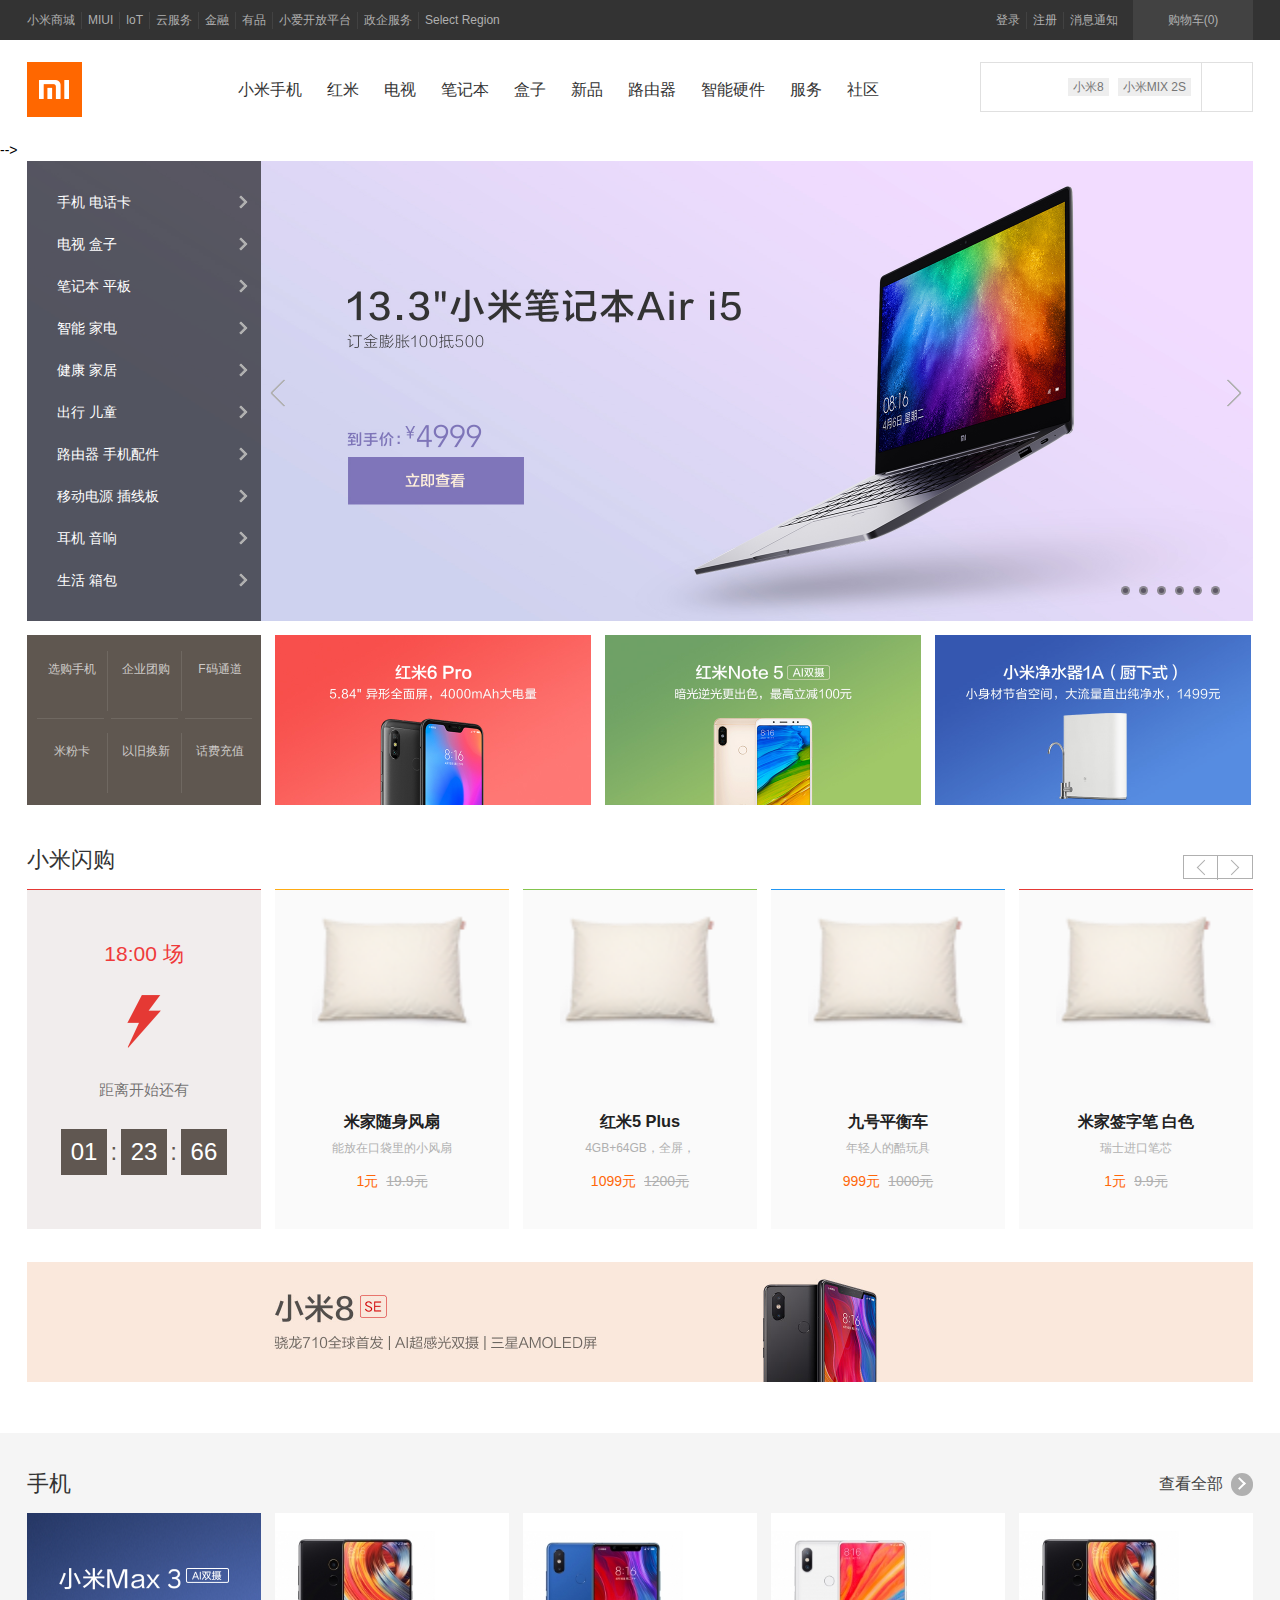
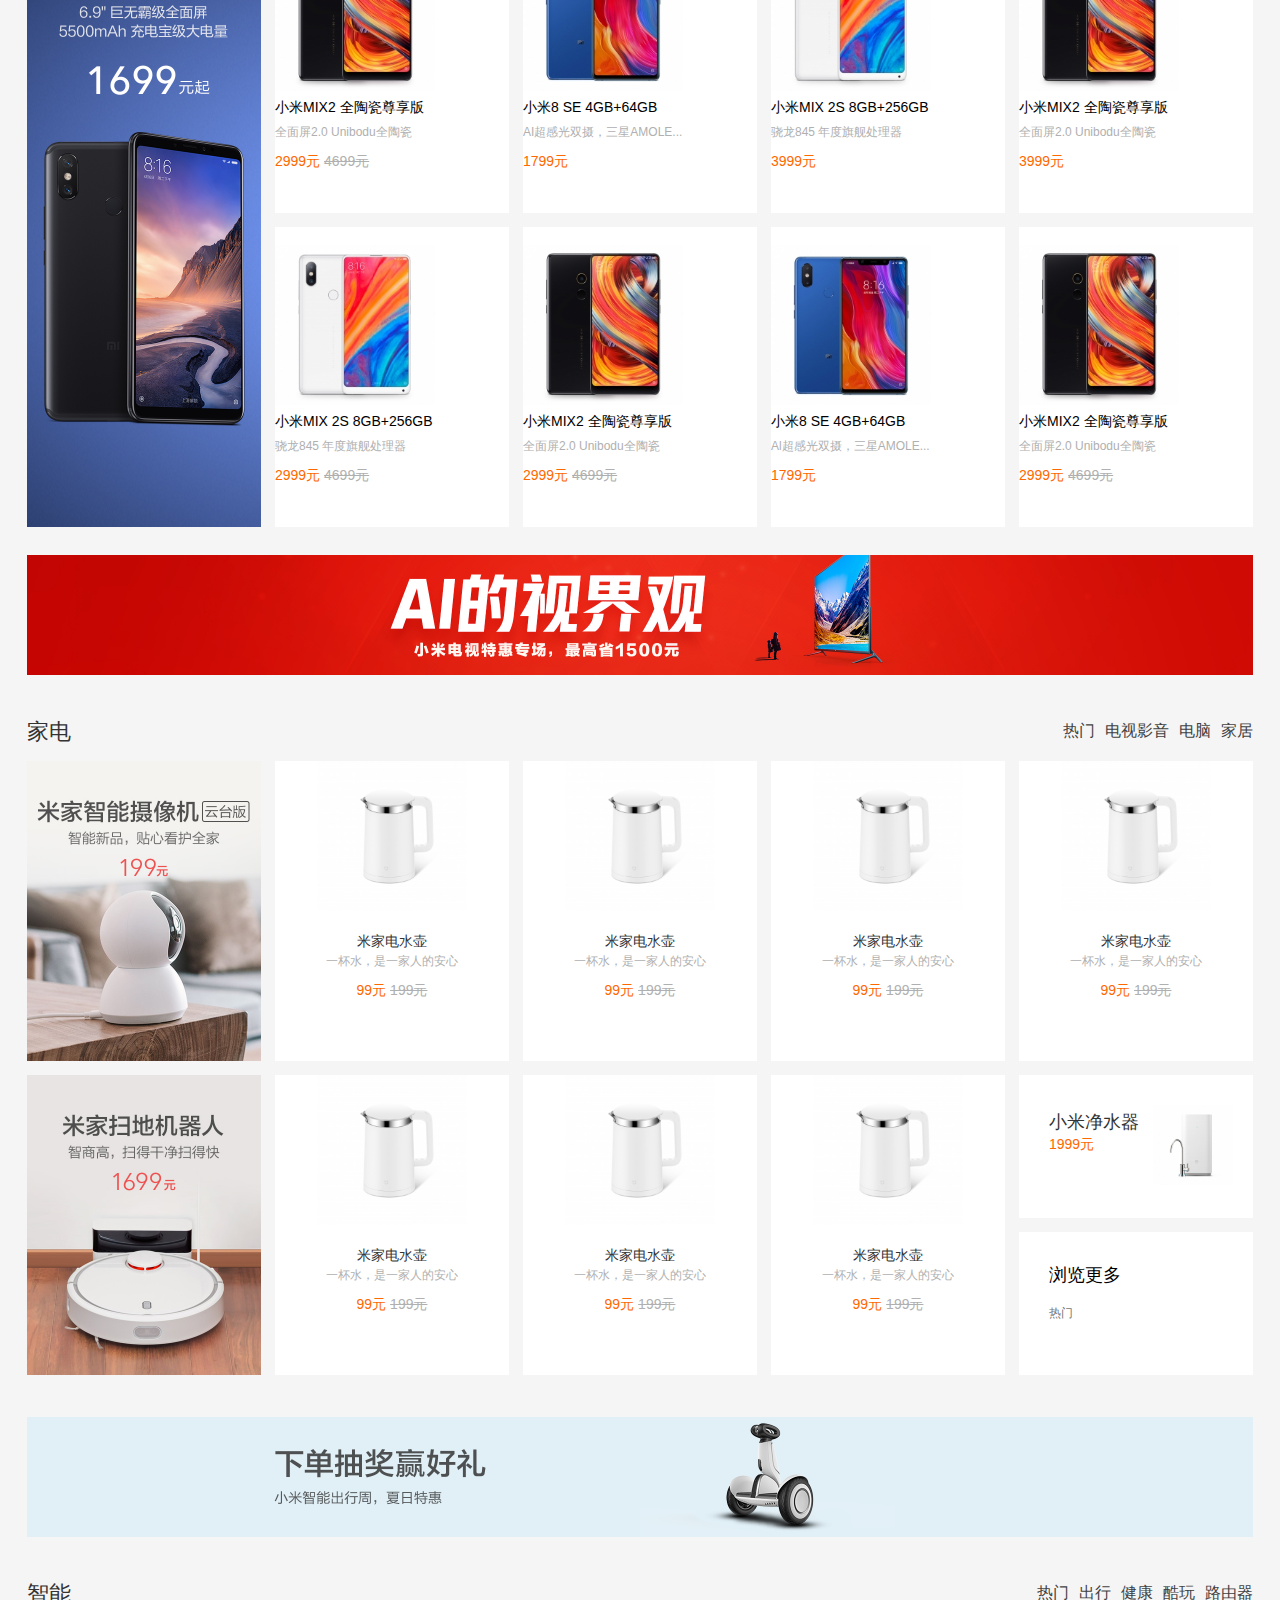
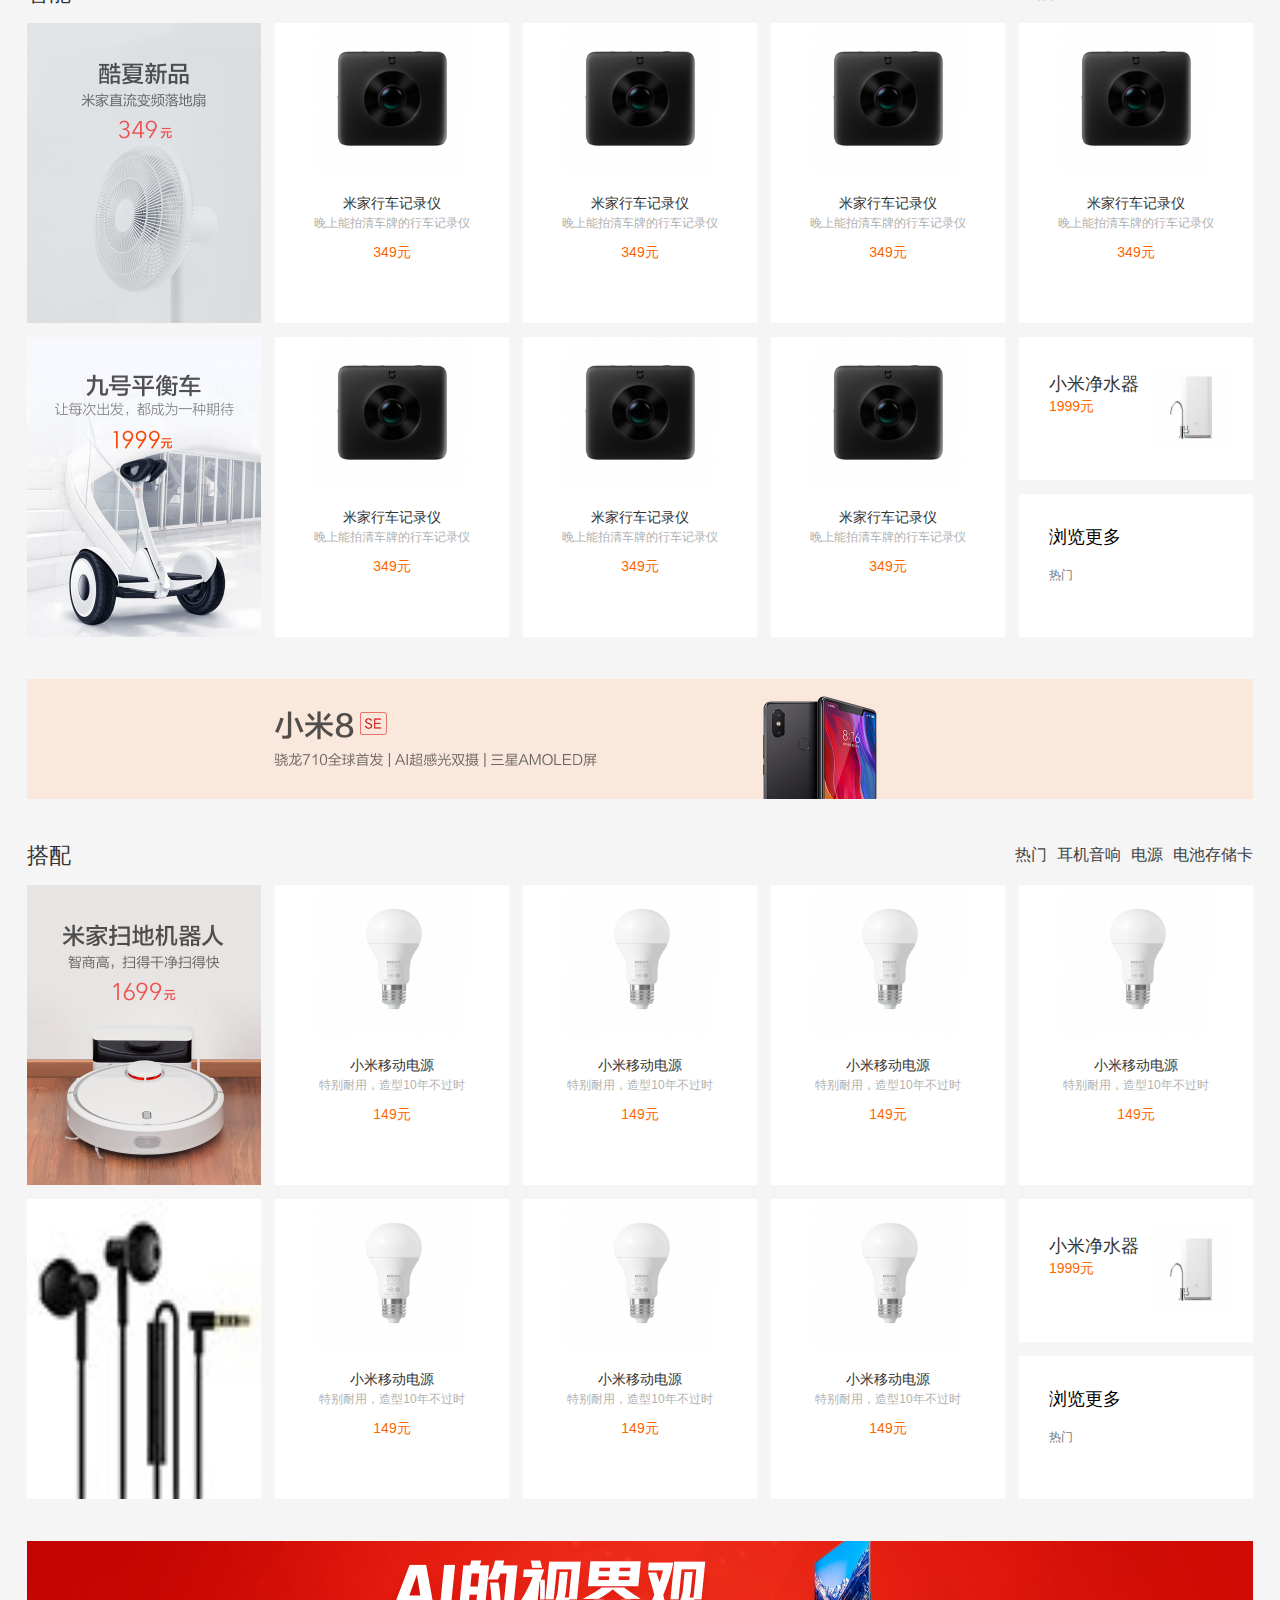
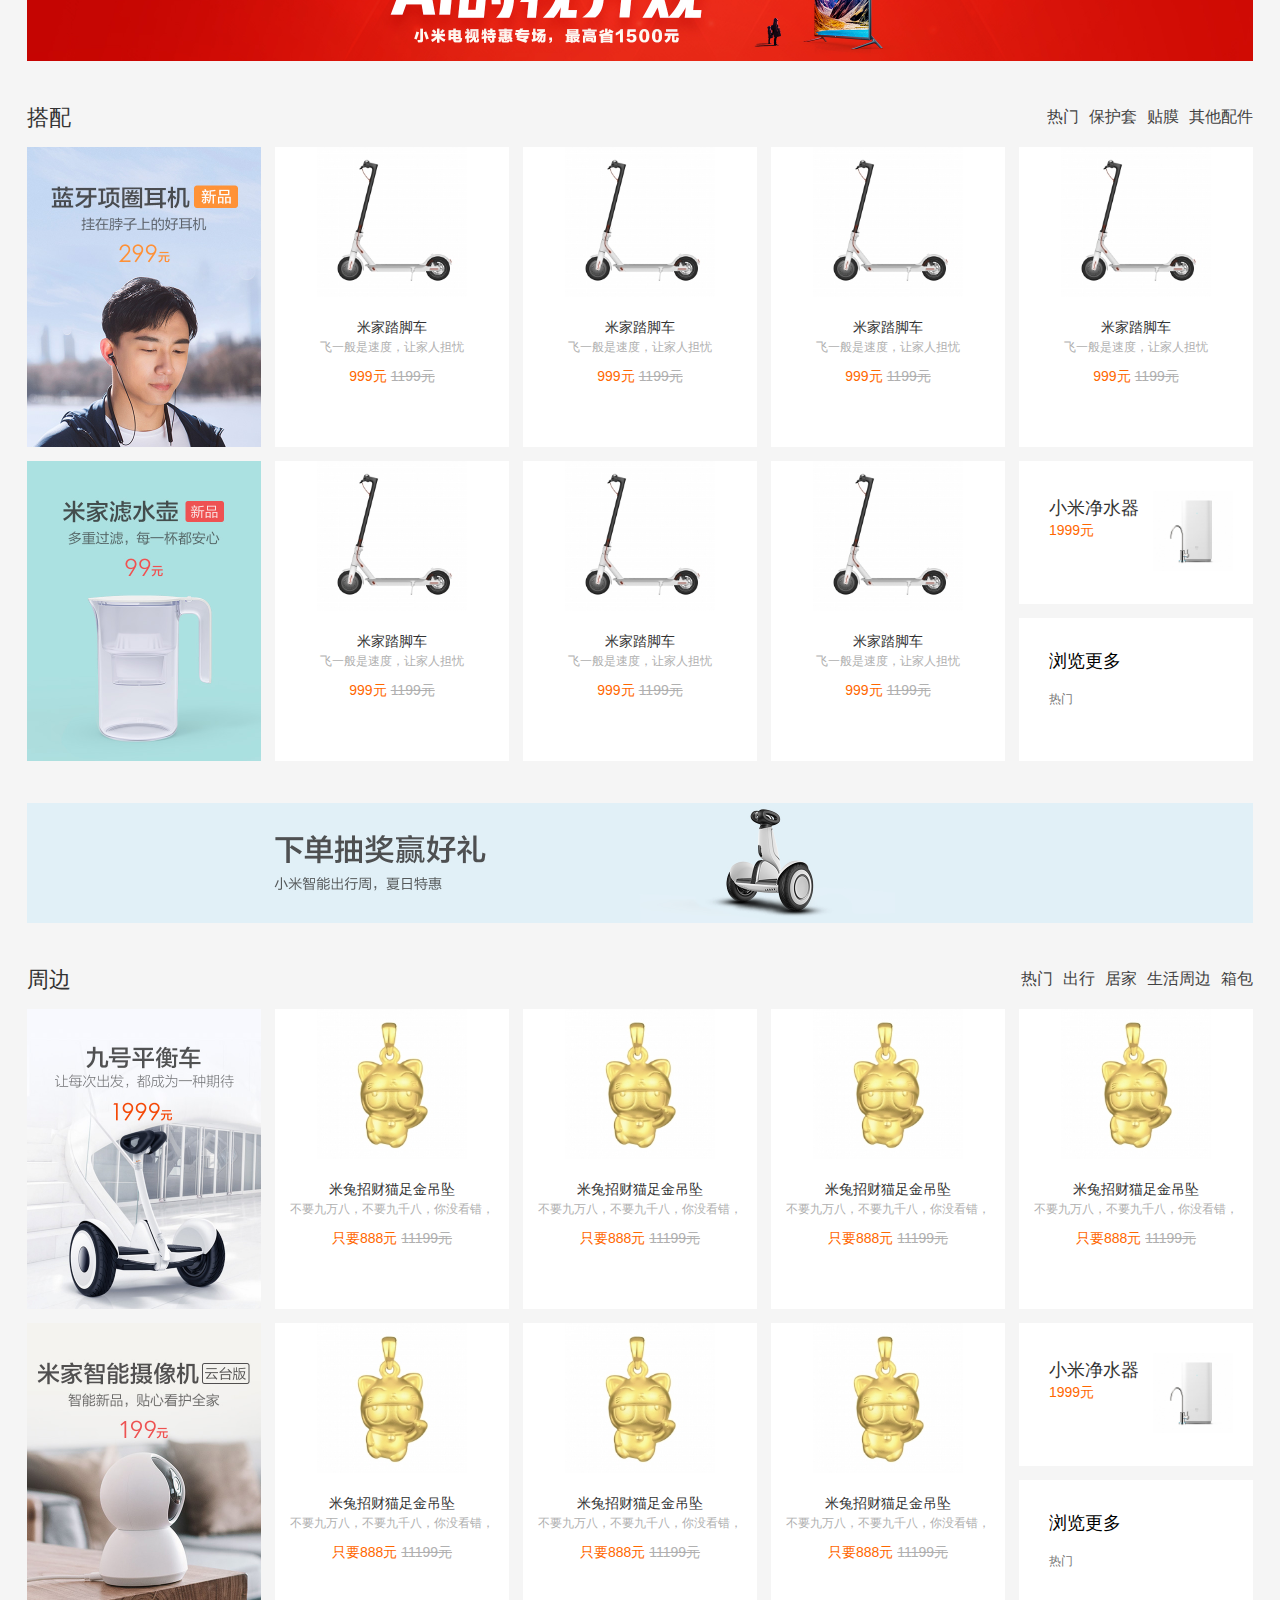
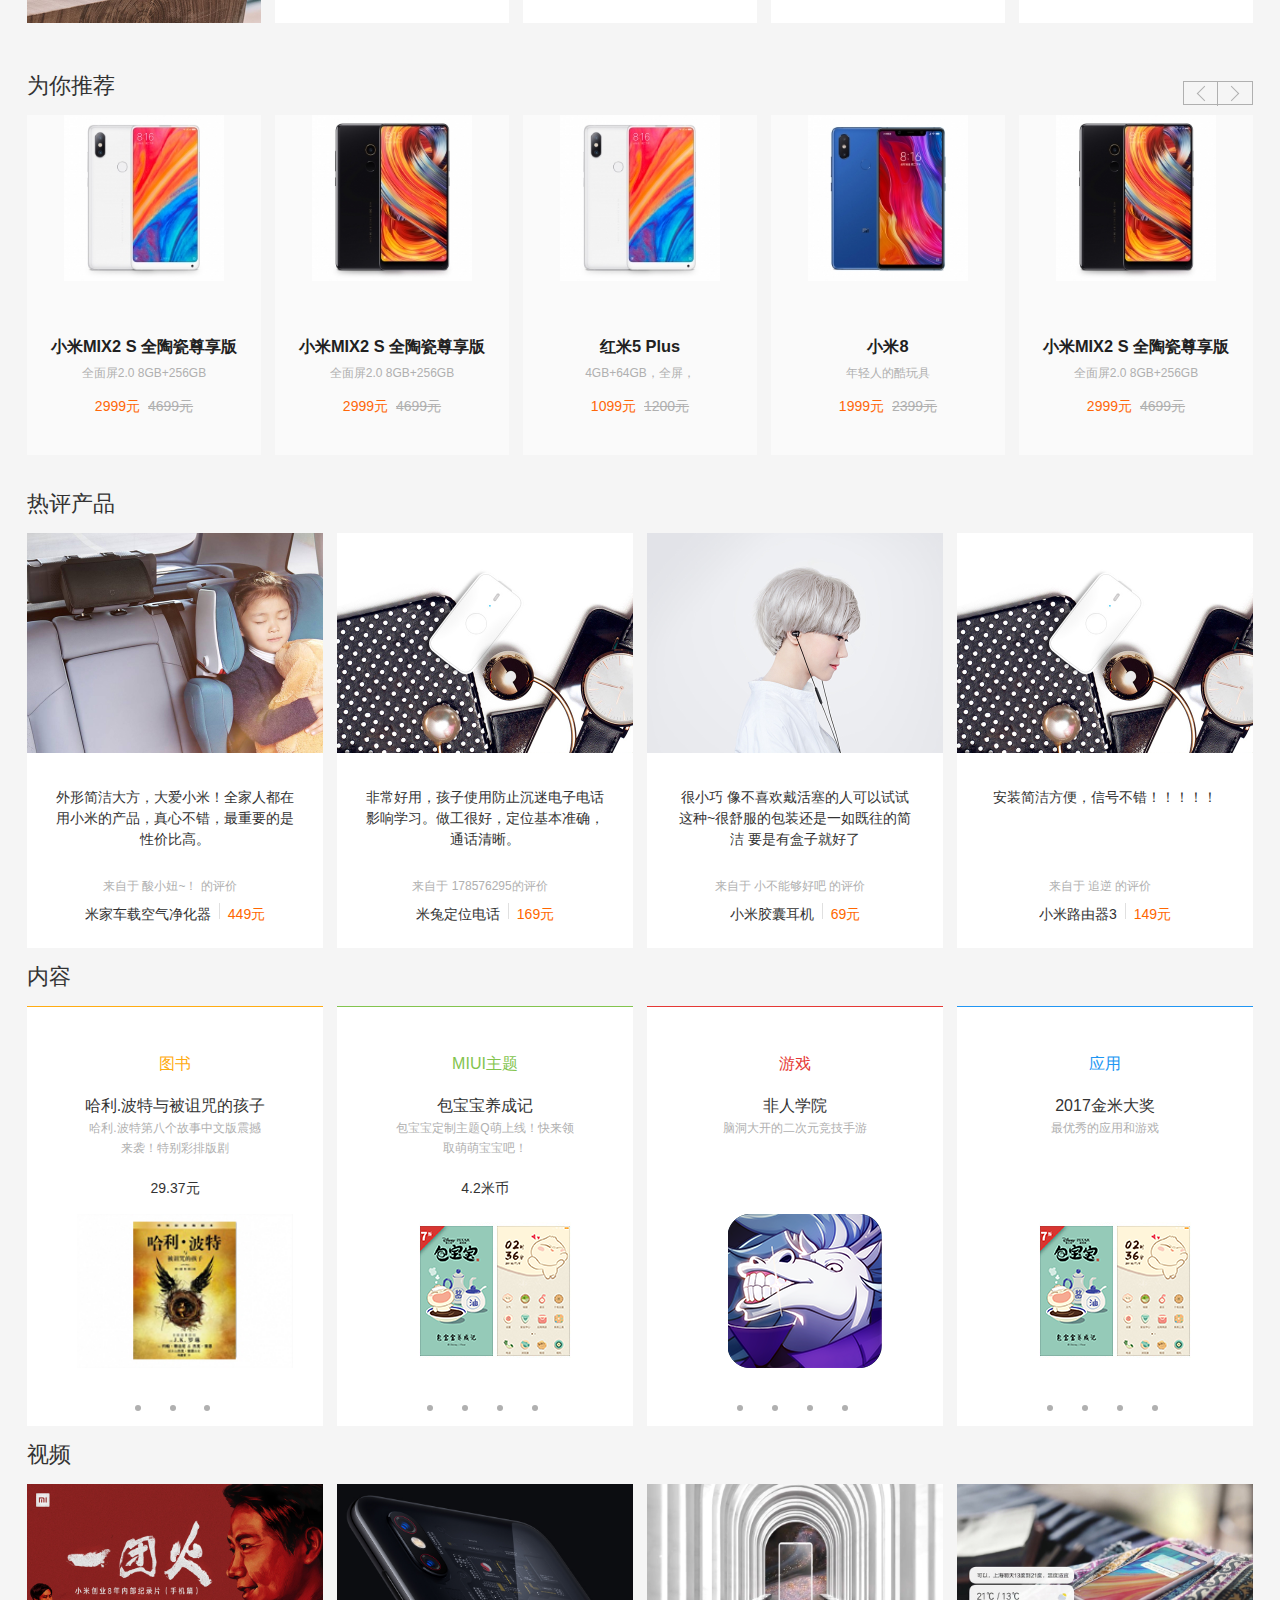
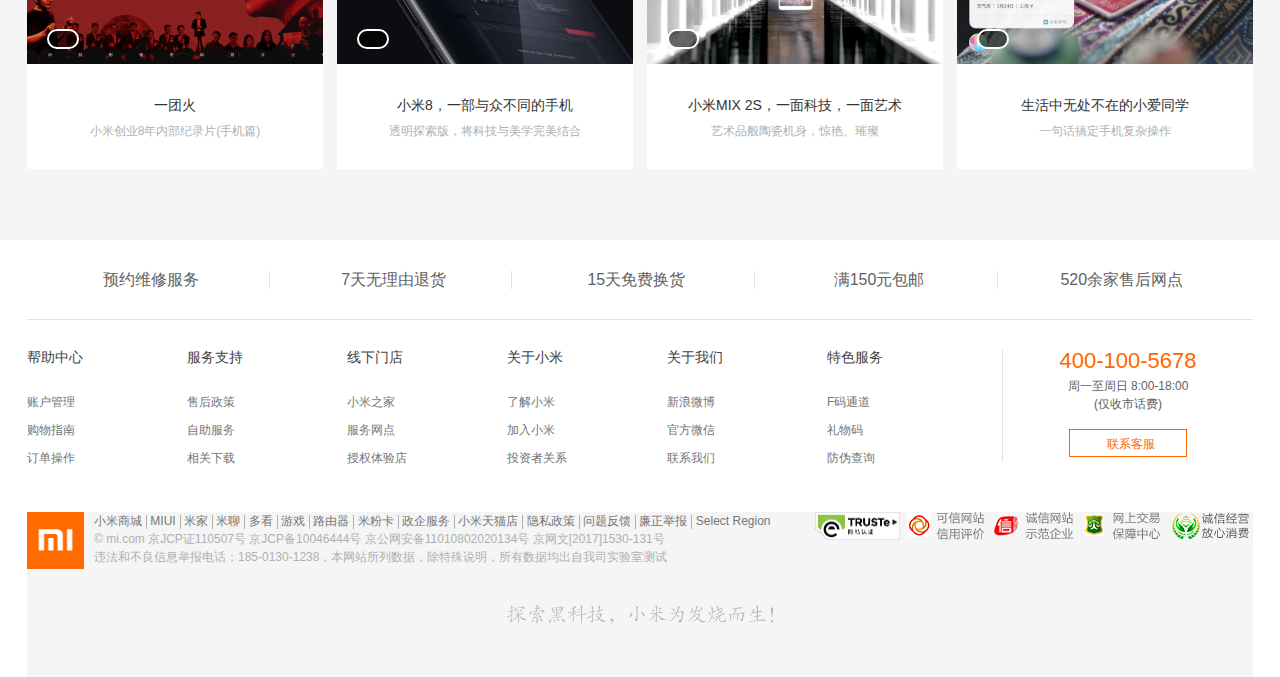
==== commit 18e32aee: "xiaomi.html" ====
--- a/xiaomi.html
+++ b/xiaomi.html
@@ -9,6 +9,7 @@
 </head>
 
 <body>
+  <!--顶部导航栏--顶部导航栏---->
   <header class="site-topbar">
     <div class="contioner">
       <a href="#top"></a>
@@ -56,7 +57,6 @@
       <a class="bar-bottom" href="#top" ><i class="fas fa-arrow-up"></i>
     </div>-->
   </header>
-
   <div class="site-header">
     <div class="site-container">
       <div class="header-logo">
@@ -90,10 +90,10 @@
         </div>
       </div> 
   </div> 
+  <!--顶部导航栏!--顶部导航栏-->-->
 
-
+  <!--轮播图--轮播图--!--轮播图---->
   <div class="home-hero-container">
-    <!--小块包含-->
     <div class="home-hero">
       <div class="home-hero-slider">
         <a href="javascript:;">
@@ -498,7 +498,6 @@
           </ul>
       </div>
     </div>
-     <!--小块包含-->
       <div class="xm-plain-box">
         <div class="box-hd">
           <h2 class="title">小米闪购</h2>
@@ -569,9 +568,8 @@
          <img src="img/banner_05.jpg">
        </a>
       </div>
-
-     <!--最外层下面-->
   </div>
+  <!--轮播图---轮播图--!--轮播图--!--轮播图-->
 
   <div class="page-main-section">
     <div class="page-main">
@@ -649,19 +647,20 @@
               <p class="num">2999元 <del>4699元</del></p>
             </a>
         </div>
-        <div class="banner-box-brick">
-          <a href="javascript:;"><img src="img/product_15.jpg"></a>
-        </div>
-        
+      </div>
+      <div class="banner-box-brick">
+        <a href="javascript:;"><img src="img/product_15.jpg"></a>
+      </div>
+
       <div class="home-brick-row">
         <div class="row-hd">
           <h2 class="title">家电</h2>
-            <ul class="row-more">
-              <li><a href="javascript:;">热门</a></li>
-              <li><a href="javascript:;">电视影音</a></li>
-              <li><a href="javascript:;">电脑</a></li>
-              <li><a href="javascript:;">家居</a></li>
-            </ul>
+          <ul class="row-more">
+            <li><a href="javascript:;">热门</a></li>
+            <li><a href="javascript:;">电视影音</a></li>
+            <li><a href="javascript:;">电脑</a></li>
+            <li><a href="javascript:;">家居</a></li>
+          </ul>
         </div>
         <div class="row-bd">
           <div class="brick-promo-list">
@@ -669,104 +668,92 @@
             <img src="img/product_17.jpg">
           </div>
         </div>
-          <!--121212545454878787963-->
         <div class="brick-list">
-
-
-            <div class="brick-item">
-              <img src="img/product_18.jpg">
-              <a href="javascript:;">米家电水壶</a>
-              <p class="desc">一杯水，是一家人的安心</p>
-              <p class="price">99元<del>199元</del></p>
-              <div class="evealuate"><p>手感不错，性价比也提高，而且，小米的官网买那么多东西，真是意想不到... 
-                <span>来自于 小不能够好吧 的评价</span></p>
-              </div>
-            </div>
-
-
-            <div class="brick-item">
-              <img src="img/product_18.jpg">
-              <a href="javascript:;">米家电水壶</a>
-              <p class="desc">一杯水，是一家人的安心</p>
-              <p class="price">99元<del>199元</del></p>
-              <div class="evealuate"><p>手感不错，性价比也提高，而且，小米的官网买那么多东西，真是意想不到... 
-                <span>来自于 小不能够好吧 的评价</span></p>
-              </div>
-            </div>
-
-            <div class="brick-item">
-              <img src="img/product_18.jpg">
-              <a href="javascript:;">米家电水壶</a>
-              <p class="desc">一杯水，是一家人的安心</p>
-              <p class="price">99元<del>199元</del></p>
-              <div class="evealuate"><p>手感不错，性价比也提高，而且，小米的官网买那么多东西，真是意想不到... 
-                <span>来自于 小不能够好吧 的评价</span></p>
-              </div>
-            </div>
-
-            <div class="brick-item">
-              <img src="img/product_18.jpg">
-              <a href="javascript:;">米家电水壶</a>
-              <p class="desc">一杯水，是一家人的安心</p>
-              <p class="price">99元<del>199元</del></p>
-              <div class="evealuate"><p>手感不错，性价比也提高，而且，小米的官网买那么多东西，真是意想不到... 
-                <span>来自于 小不能够好吧 的评价</span></p>
-              </div>
-            </div>
-
-            <div class="brick-item">
-              <img src="img/product_18.jpg">
-              <a href="javascript:;">米家电水壶</a>
-              <p class="desc">一杯水，是一家人的安心</p>
-              <p class="price">99元<del>199元</del></p>
-              <div class="evealuate"><p>手感不错，性价比也提高，而且，小米的官网买那么多东西，真是意想不到... 
-                <span>来自于 小不能够好吧 的评价</span></p>
-              </div>
-            </div>
-
-            <div class="brick-item">
-              <img src="img/product_18.jpg">
-              <a href="javascript:;">米家电水壶</a>
-              <p class="desc">一杯水，是一家人的安心</p>
-              <p class="price">99元<del>199元</del></p>
-              <div class="evealuate"><p>手感不错，性价比也提高，而且，小米的官网买那么多东西，真是意想不到... 
-                <span>来自于 小不能够好吧 的评价</span></p>
-              </div>
-            </div>
-
-            <div class="brick-item">
-              <img src="img/product_18.jpg">
-              <a href="javascript:;">米家电水壶</a>
-              <p class="desc">一杯水，是一家人的安心</p>
-              <p class="price">99元<del>199元</del></p>
-              <div class="evealuate"><p>手感不错，性价比也提高，而且，小米的官网买那么多东西，真是意想不到... 
-                <span>来自于 小不能够好吧 的评价</span></p>
-              </div>
-            </div>
-
-            <div class="brick-item-s">
-              <div class="tite">
-                <a class="exposure" href="javascript:;">小米净水器</a>
-                <p class="price">1999元</p>    
-              </div>
-
-              <img src="img/product_28.jpg">
-            </div>
-              <div class="brick-item-s">
-                <a class="tite" href="javascript:;">
-                  浏览更多
-                  <span>热门</span>
-                </a>
-                <a href="javascript:;">
-                  <i class="far fa-arrow-alt-circle-right fa-3x"></i>
-                </a>
-              </div>
+          <div class="brick-item">
+            <img src="img/product_18.jpg">
+            <a href="javascript:;">米家电水壶</a>
+            <p class="desc">一杯水，是一家人的安心</p>
+            <p class="price">99元<del>199元</del></p>
+            <div class="evealuate"><p>手感不错，性价比也提高，而且，小米的官网买那么多东西，真是意想不到... 
+              <span>来自于 小不能够好吧 的评价</span></p>
+            </div>
+          </div>
+          <div class="brick-item">
+            <img src="img/product_18.jpg">
+            <a href="javascript:;">米家电水壶</a>
+            <p class="desc">一杯水，是一家人的安心</p>
+            <p class="price">99元<del>199元</del></p>
+            <div class="evealuate"><p>手感不错，性价比也提高，而且，小米的官网买那么多东西，真是意想不到... 
+              <span>来自于 小不能够好吧 的评价</span></p>
+            </div>
+          </div>
+          <div class="brick-item">
+            <img src="img/product_18.jpg">
+            <a href="javascript:;">米家电水壶</a>
+            <p class="desc">一杯水，是一家人的安心</p>
+            <p class="price">99元<del>199元</del></p>
+            <div class="evealuate"><p>手感不错，性价比也提高，而且，小米的官网买那么多东西，真是意想不到... 
+              <span>来自于 小不能够好吧 的评价</span></p>
+            </div>
+          </div>
+          <div class="brick-item">
+            <img src="img/product_18.jpg">
+            <a href="javascript:;">米家电水壶</a>
+            <p class="desc">一杯水，是一家人的安心</p>
+            <p class="price">99元<del>199元</del></p>
+            <div class="evealuate"><p>手感不错，性价比也提高，而且，小米的官网买那么多东西，真是意想不到... 
+              <span>来自于 小不能够好吧 的评价</span></p>
+            </div>
+          </div>
+          <div class="brick-item">
+            <img src="img/product_18.jpg">
+            <a href="javascript:;">米家电水壶</a>
+            <p class="desc">一杯水，是一家人的安心</p>
+            <p class="price">99元<del>199元</del></p>
+            <div class="evealuate"><p>手感不错，性价比也提高，而且，小米的官网买那么多东西，真是意想不到... 
+              <span>来自于 小不能够好吧 的评价</span></p>
+            </div>
+          </div>
+          <div class="brick-item">
+            <img src="img/product_18.jpg">
+            <a href="javascript:;">米家电水壶</a>
+            <p class="desc">一杯水，是一家人的安心</p>
+            <p class="price">99元<del>199元</del></p>
+            <div class="evealuate"><p>手感不错，性价比也提高，而且，小米的官网买那么多东西，真是意想不到... 
+              <span>来自于 小不能够好吧 的评价</span></p>
+            </div>
+          </div>
+          <div class="brick-item">
+            <img src="img/product_18.jpg">
+            <a href="javascript:;">米家电水壶</a>
+            <p class="desc">一杯水，是一家人的安心</p>
+            <p class="price">99元<del>199元</del></p>
+            <div class="evealuate"><p>手感不错，性价比也提高，而且，小米的官网买那么多东西，真是意想不到... 
+              <span>来自于 小不能够好吧 的评价</span></p>
+            </div>
+          </div>
+          <div class="brick-item-s">
+            <div class="tite">
+              <a class="exposure" href="javascript:;">小米净水器</a>
+              <p class="price">1999元</p>    
+            </div>
+            <img src="img/product_28.jpg">
+          </div>
+          <div class="brick-item-s">
+            <a class="tite" href="javascript:;">
+              浏览更多
+              <span>热门</span>
+            </a>
+            <a href="javascript:;">
+              <i class="far fa-arrow-alt-circle-right fa-3x"></i>
+            </a>
+          </div>
         </div>
       </div>
       <div class="banner-row-brick">
         <a href="javascript:;"><img src="img/prodcut_30.jpg"></a>
       </div>
-    
+  
       <div class="home-brick-row">
         <div class="row-hd">
           <h2 class="title">智能</h2>
@@ -784,93 +771,92 @@
             <img src="img/product_22.jpg">
           </div>
         </div>
-          <!--121212545454878787963-->
         <div class="brick-list">
-            <div class="brick-item">
-              <img src="img/product_23.jpg">
-              <a href="javascript:;">米家行车记录仪</a>
-              <p class="desc">晚上能拍清车牌的行车记录仪</p>
-              <p class="price">349元</p>
-              <div class="evealuate"><p>手感不错，性价比也提高，而且，小米的官网买那么多东西，真是意想不到... 
-                <span>来自于 小不能够好吧 的评价</span></p>
-              </div>
-            </div>
-            <div class="brick-item">
-              <img src="img/product_23.jpg">
-              <a href="javascript:;">米家行车记录仪</a>
-              <p class="desc">晚上能拍清车牌的行车记录仪</p>
-              <p class="price">349元</p>
-              <div class="evealuate"><p>手感不错，性价比也提高，而且，小米的官网买那么多东西，真是意想不到... 
-                <span>来自于 小不能够好吧 的评价</span></p>
-              </div>
-            </div>
-            <div class="brick-item">
-              <img src="img/product_23.jpg">
-              <a href="javascript:;">米家行车记录仪</a>
-              <p class="desc">晚上能拍清车牌的行车记录仪</p>
-              <p class="price">349元</p>
-              <div class="evealuate"><p>手感不错，性价比也提高，而且，小米的官网买那么多东西，真是意想不到... 
-                <span>来自于 小不能够好吧 的评价</span></p>
-              </div>
-            </div>
-            <div class="brick-item">
-              <img src="img/product_23.jpg">
-              <a href="javascript:;">米家行车记录仪</a>
-              <p class="desc">晚上能拍清车牌的行车记录仪</p>
-              <p class="price">349元</p>
-              <div class="evealuate"><p>手感不错，性价比也提高，而且，小米的官网买那么多东西，真是意想不到... 
-                <span>来自于 小不能够好吧 的评价</span></p>
-              </div>
-            </div>
-            <div class="brick-item">
-              <img src="img/product_23.jpg">
-              <a href="javascript:;">米家行车记录仪</a>
-              <p class="desc">晚上能拍清车牌的行车记录仪</p>
-              <p class="price">349元</p>
-              <div class="evealuate"><p>手感不错，性价比也提高，而且，小米的官网买那么多东西，真是意想不到... 
-                <span>来自于 小不能够好吧 的评价</span></p>
-              </div>
-            </div>
-            <div class="brick-item">
-              <img src="img/product_23.jpg">
-              <a href="javascript:;">米家行车记录仪</a>
-              <p class="desc">晚上能拍清车牌的行车记录仪</p>
-              <p class="price">349元</p>
-              <div class="evealuate"><p>手感不错，性价比也提高，而且，小米的官网买那么多东西，真是意想不到... 
-                <span>来自于 小不能够好吧 的评价</span></p>
-              </div>
-            </div>
-            <div class="brick-item">
-              <img src="img/product_23.jpg">
-              <a href="javascript:;">米家行车记录仪</a>
-              <p class="desc">晚上能拍清车牌的行车记录仪</p>
-              <p class="price">349元</p>
-              <div class="evealuate"><p>手感不错，性价比也提高，而且，小米的官网买那么多东西，真是意想不到... 
-                <span>来自于 小不能够好吧 的评价</span></p>
-              </div>
-            </div>
-            <div class="brick-item-s">
-              <div class="tite">
-                <a class="exposure" href="javascript:;">小米净水器</a>
-                <p class="price">1999元</p>    
-              </div>
-              <img src="img/product_28.jpg">
-            </div>
-              <div class="brick-item-s">
-                <a class="tite" href="javascript:;">
-                  浏览更多
-                  <span>热门</span>
-                </a>
-                <a href="javascript:;">
-                  <i class="far fa-arrow-alt-circle-right fa-3x" style="margin-top: 35px;margin-left: 20px;color: #ff6700;"></i>
-                </a>
-              </div>
+          <div class="brick-item">
+            <img src="img/product_23.jpg">
+            <a href="javascript:;">米家行车记录仪</a>
+            <p class="desc">晚上能拍清车牌的行车记录仪</p>
+            <p class="price">349元</p>
+            <div class="evealuate"><p>手感不错，性价比也提高，而且，小米的官网买那么多东西，真是意想不到... 
+              <span>来自于 小不能够好吧 的评价</span></p>
+            </div>
+          </div>
+          <div class="brick-item">
+            <img src="img/product_23.jpg">
+            <a href="javascript:;">米家行车记录仪</a>
+            <p class="desc">晚上能拍清车牌的行车记录仪</p>
+            <p class="price">349元</p>
+            <div class="evealuate"><p>手感不错，性价比也提高，而且，小米的官网买那么多东西，真是意想不到... 
+              <span>来自于 小不能够好吧 的评价</span></p>
+            </div>
+          </div>
+          <div class="brick-item">
+            <img src="img/product_23.jpg">
+            <a href="javascript:;">米家行车记录仪</a>
+            <p class="desc">晚上能拍清车牌的行车记录仪</p>
+            <p class="price">349元</p>
+            <div class="evealuate"><p>手感不错，性价比也提高，而且，小米的官网买那么多东西，真是意想不到... 
+              <span>来自于 小不能够好吧 的评价</span></p>
+            </div>
+          </div>
+          <div class="brick-item">
+            <img src="img/product_23.jpg">
+            <a href="javascript:;">米家行车记录仪</a>
+            <p class="desc">晚上能拍清车牌的行车记录仪</p>
+            <p class="price">349元</p>
+            <div class="evealuate"><p>手感不错，性价比也提高，而且，小米的官网买那么多东西，真是意想不到... 
+              <span>来自于 小不能够好吧 的评价</span></p>
+            </div>
+          </div>
+          <div class="brick-item">
+            <img src="img/product_23.jpg">
+            <a href="javascript:;">米家行车记录仪</a>
+            <p class="desc">晚上能拍清车牌的行车记录仪</p>
+            <p class="price">349元</p>
+            <div class="evealuate"><p>手感不错，性价比也提高，而且，小米的官网买那么多东西，真是意想不到... 
+              <span>来自于 小不能够好吧 的评价</span></p>
+            </div>
+          </div>
+          <div class="brick-item">
+            <img src="img/product_23.jpg">
+            <a href="javascript:;">米家行车记录仪</a>
+            <p class="desc">晚上能拍清车牌的行车记录仪</p>
+            <p class="price">349元</p>
+            <div class="evealuate"><p>手感不错，性价比也提高，而且，小米的官网买那么多东西，真是意想不到... 
+              <span>来自于 小不能够好吧 的评价</span></p>
+            </div>
+          </div>
+          <div class="brick-item">
+            <img src="img/product_23.jpg">
+            <a href="javascript:;">米家行车记录仪</a>
+            <p class="desc">晚上能拍清车牌的行车记录仪</p>
+            <p class="price">349元</p>
+            <div class="evealuate"><p>手感不错，性价比也提高，而且，小米的官网买那么多东西，真是意想不到... 
+              <span>来自于 小不能够好吧 的评价</span></p>
+            </div>
+          </div>
+          <div class="brick-item-s">
+            <div class="tite">
+              <a class="exposure" href="javascript:;">小米净水器</a>
+              <p class="price">1999元</p>    
+            </div>
+            <img src="img/product_28.jpg">
+          </div>
+          <div class="brick-item-s">
+            <a class="tite" href="javascript:;">
+              浏览更多
+              <span>热门</span>
+            </a>
+            <a href="javascript:;">
+              <i class="far fa-arrow-alt-circle-right fa-3x"style="margin-top: 35px;margin-left: 20px;color: #ff6700;"></i>
+            </a>
+          </div>
         </div>
       </div>
       <div class="banner-row-brick">
         <a href="javascript:;"><img src="img/banner_05.jpg"></a>
       </div>
-   
+
       <div class="home-brick-row">
         <div class="row-hd">
           <h2 class="title">搭配</h2>
@@ -887,102 +873,102 @@
             <img src="img/product_08.jpg">
           </div>
         </div>
-          <!--121212545454878787963-->
         <div class="brick-list">
-            <div class="brick-item">
-              <img src="img/product_20.jpg">
-              <a href="javascript:;">小米移动电源</a>
-              <p class="desc">特别耐用，造型10年不过时</p>
-              <p class="price">149元</p>
-              <div class="evealuate"><p>手感不错，性价比也提高，而且，小米的官网买那么多东西，真是意想不到... 
-                <span>来自于 小不能够好吧 的评价</span></p>
-              </div>
-            </div>
-            <div class="brick-item">
-              <img src="img/product_20.jpg">
-              <a href="javascript:;">小米移动电源</a>
-              <p class="desc">特别耐用，造型10年不过时</p>
-              <p class="price">149元</p>
-              <div class="evealuate"><p>手感不错，性价比也提高，而且，小米的官网买那么多东西，真是意想不到... 
-                <span>来自于 小不能够好吧 的评价</span></p>
-              </div>
-            </div>
-            <div class="brick-item">
-              <img src="img/product_20.jpg">
-              <a href="javascript:;">小米移动电源</a>
-              <p class="desc">特别耐用，造型10年不过时</p>
-              <p class="price">149元</p>
-              <div class="evealuate"><p>手感不错，性价比也提高，而且，小米的官网买那么多东西，真是意想不到... 
-                <span>来自于 小不能够好吧 的评价</span></p>
-              </div>
-            </div>
-            <div class="brick-item">
-              <img src="img/product_20.jpg">
-              <a href="javascript:;">小米移动电源</a>
-              <p class="desc">特别耐用，造型10年不过时</p>
-              <p class="price">149元</p>
-              <div class="evealuate"><p>手感不错，性价比也提高，而且，小米的官网买那么多东西，真是意想不到... 
-                <span>来自于 小不能够好吧 的评价</span></p>
-              </div>
-            </div>
-            <div class="brick-item">
-              <img src="img/product_20.jpg">
-              <a href="javascript:;">小米移动电源</a>
-              <p class="desc">特别耐用，造型10年不过时</p>
-              <p class="price">149元</p>
-              <div class="evealuate"><p>手感不错，性价比也提高，而且，小米的官网买那么多东西，真是意想不到... 
-                <span>来自于 小不能够好吧 的评价</span></p>
-              </div>
-            </div>
-            <div class="brick-item">
-              <img src="img/product_20.jpg">
-              <a href="javascript:;">小米移动电源</a>
-              <p class="desc">特别耐用，造型10年不过时</p>
-              <p class="price">149元</p>
-              <div class="evealuate"><p>手感不错，性价比也提高，而且，小米的官网买那么多东西，真是意想不到... 
-                <span>来自于 小不能够好吧 的评价</span></p>
-              </div>
-            </div>
-            <div class="brick-item">
-              <img src="img/product_20.jpg">
-              <a href="javascript:;">小米移动电源</a>
-              <p class="desc">特别耐用，造型10年不过时</p>
-              <p class="price">149元</p>
-              <div class="evealuate"><p>手感不错，性价比也提高，而且，小米的官网买那么多东西，真是意想不到... 
-                <span>来自于 小不能够好吧 的评价</span></p>
-              </div>
-            </div>
-            <div class="brick-item-s">
-              <div class="tite">
-                <a class="exposure" href="javascript:;">小米净水器</a>
-                <p class="price">1999元</p>    
-              </div>
-              <img src="img/product_28.jpg">
-            </div>
-              <div class="brick-item-s">
-                <a class="tite" href="javascript:;">
-                  浏览更多
-                  <span>热门</span>
-                </a>
-                <a href="javascript:;">
-                  <i class="far fa-arrow-alt-circle-right fa-3x" style="margin-top: 35px;margin-left: 20px;color: #ff6700;"></i>
-                </a>
-              </div>
+          <div class="brick-item">
+            <img src="img/product_20.jpg">
+            <a href="javascript:;">小米移动电源</a>
+            <p class="desc">特别耐用，造型10年不过时</p>
+            <p class="price">149元</p>
+            <div class="evealuate"><p>手感不错，性价比也提高，而且，小米的官网买那么多东西，真是意想不到... 
+              <span>来自于 小不能够好吧 的评价</span></p>
+            </div>
+          </div>
+          <div class="brick-item">
+            <img src="img/product_20.jpg">
+            <a href="javascript:;">小米移动电源</a>
+            <p class="desc">特别耐用，造型10年不过时</p>
+            <p class="price">149元</p>
+            <div class="evealuate"><p>手感不错，性价比也提高，而且，小米的官网买那么多东西，真是意想不到... 
+              <span>来自于 小不能够好吧 的评价</span></p>
+            </div>
+          </div>
+          <div class="brick-item">
+            <img src="img/product_20.jpg">
+            <a href="javascript:;">小米移动电源</a>
+            <p class="desc">特别耐用，造型10年不过时</p>
+            <p class="price">149元</p>
+            <div class="evealuate"><p>手感不错，性价比也提高，而且，小米的官网买那么多东西，真是意想不到... 
+              <span>来自于 小不能够好吧 的评价</span></p>
+            </div>
+          </div>
+          <div class="brick-item">
+            <img src="img/product_20.jpg">
+            <a href="javascript:;">小米移动电源</a>
+            <p class="desc">特别耐用，造型10年不过时</p>
+            <p class="price">149元</p>
+            <div class="evealuate"><p>手感不错，性价比也提高，而且，小米的官网买那么多东西，真是意想不到... 
+              <span>来自于 小不能够好吧 的评价</span></p>
+            </div>
+          </div>
+          <div class="brick-item">
+            <img src="img/product_20.jpg">
+            <a href="javascript:;">小米移动电源</a>
+            <p class="desc">特别耐用，造型10年不过时</p>
+            <p class="price">149元</p>
+            <div class="evealuate"><p>手感不错，性价比也提高，而且，小米的官网买那么多东西，真是意想不到... 
+              <span>来自于 小不能够好吧 的评价</span></p>
+            </div>
+          </div>
+          <div class="brick-item">
+            <img src="img/product_20.jpg">
+            <a href="javascript:;">小米移动电源</a>
+            <p class="desc">特别耐用，造型10年不过时</p>
+            <p class="price">149元</p>
+            <div class="evealuate"><p>手感不错，性价比也提高，而且，小米的官网买那么多东西，真是意想不到... 
+              <span>来自于 小不能够好吧 的评价</span></p>
+            </div>
+          </div>
+          <div class="brick-item">
+            <img src="img/product_20.jpg">
+            <a href="javascript:;">小米移动电源</a>
+            <p class="desc">特别耐用，造型10年不过时</p>
+            <p class="price">149元</p>
+            <div class="evealuate"><p>手感不错，性价比也提高，而且，小米的官网买那么多东西，真是意想不到... 
+              <span>来自于 小不能够好吧 的评价</span></p>
+            </div>
+          </div>
+          <div class="brick-item-s">
+            <div class="tite">
+              <a class="exposure" href="javascript:;">小米净水器</a>
+              <p class="price">1999元</p>    
+            </div>
+            <img src="img/product_28.jpg">
+          </div>
+          <div class="brick-item-s">
+            <a class="tite" href="javascript:;">
+              浏览更多
+              <span>热门</span>
+            </a>
+            <a href="javascript:;">
+              <i class="far fa-arrow-alt-circle-right fa-3x" style="margin-top: 35px;margin-left: 20px;color: #ff6700;">
+              </i>
+            </a>
+          </div>
         </div>
       </div>
       <div class="banner-row-brick">
         <a href="javascript:;"><img src="img/product_15.jpg"></a>
       </div>
-    
+
       <div class="home-brick-row">
         <div class="row-hd">
           <h2 class="title">搭配</h2>
-            <ul class="row-more">
-              <li><a href="javascript:;">热门</a></li>
-              <li><a href="javascript:;">保护套</a></li>
-              <li><a href="javascript:;">贴膜</a></li>
-              <li><a href="javascript:;">其他配件</a></li>
-            </ul>
+          <ul class="row-more">
+            <li><a href="javascript:;">热门</a></li>
+            <li><a href="javascript:;">保护套</a></li>
+            <li><a href="javascript:;">贴膜</a></li>
+            <li><a href="javascript:;">其他配件</a></li>
+          </ul>
         </div>
         <div class="row-bd">
           <div class="brick-promo-list">
@@ -990,103 +976,103 @@
             <img src="img/product_27.jpg">
           </div>
         </div>
-          <!--121212545454878787963-->
         <div class="brick-list">
-            <div class="brick-item">
-              <img src="img/product_25.jpg">
-              <a href="javascript:;">米家踏脚车</a>
-              <p class="desc">飞一般是速度，让家人担忧</p>
-              <p class="price">999元<del>1199元</del></p>
-              <div class="evealuate"><p>手感不错，性价比也提高，而且，小米的官网买那么多东西，真是意想不到... 
-                <span>来自于 小不能够好吧 的评价</span></p>
-              </div>
-            </div>
-            <div class="brick-item">
-              <img src="img/product_25.jpg">
-              <a href="javascript:;">米家踏脚车</a>
-              <p class="desc">飞一般是速度，让家人担忧</p>
-              <p class="price">999元<del>1199元</del></p>
-              <div class="evealuate"><p>手感不错，性价比也提高，而且，小米的官网买那么多东西，真是意想不到... 
-                <span>来自于 小不能够好吧 的评价</span></p>
-              </div>
-            </div>
-            <div class="brick-item">
-              <img src="img/product_25.jpg">
-              <a href="javascript:;">米家踏脚车</a>
-              <p class="desc">飞一般是速度，让家人担忧</p>
-              <p class="price">999元<del>1199元</del></p>
-              <div class="evealuate"><p>手感不错，性价比也提高，而且，小米的官网买那么多东西，真是意想不到... 
-                <span>来自于 小不能够好吧 的评价</span></p>
-              </div>
-            </div>
-            <div class="brick-item">
-              <img src="img/product_25.jpg">
-              <a href="javascript:;">米家踏脚车</a>
-              <p class="desc">飞一般是速度，让家人担忧</p>
-              <p class="price">999元<del>1199元</del></p>
-              <div class="evealuate"><p>手感不错，性价比也提高，而且，小米的官网买那么多东西，真是意想不到... 
-                <span>来自于 小不能够好吧 的评价</span></p>
-              </div>
-            </div>
-            <div class="brick-item">
-              <img src="img/product_25.jpg">
-              <a href="javascript:;">米家踏脚车</a>
-              <p class="desc">飞一般是速度，让家人担忧</p>
-              <p class="price">999元<del>1199元</del></p>
-              <div class="evealuate"><p>手感不错，性价比也提高，而且，小米的官网买那么多东西，真是意想不到... 
-                <span>来自于 小不能够好吧 的评价</span></p>
-              </div>
-            </div>
-            <div class="brick-item">
-              <img src="img/product_25.jpg">
-              <a href="javascript:;">米家踏脚车</a>
-              <p class="desc">飞一般是速度，让家人担忧</p>
-              <p class="price">999元<del>1199元</del></p>
-              <div class="evealuate"><p>手感不错，性价比也提高，而且，小米的官网买那么多东西，真是意想不到... 
-                <span>来自于 小不能够好吧 的评价</span></p>
-              </div>
-            </div>
-            <div class="brick-item">
-              <img src="img/product_25.jpg">
-              <a href="javascript:;">米家踏脚车</a>
-              <p class="desc">飞一般是速度，让家人担忧</p>
-              <p class="price">999元<del>1199元</del></p>
-              <div class="evealuate"><p>手感不错，性价比也提高，而且，小米的官网买那么多东西，真是意想不到... 
-                <span>来自于 小不能够好吧 的评价</span></p>
-              </div>
-            </div>
-            <div class="brick-item-s">
-              <div class="tite">
-                <a class="exposure" href="javascript:;">小米净水器</a>
-                <p class="price">1999元</p>    
-              </div>
-              <img src="img/product_28.jpg">
-            </div>
-              <div class="brick-item-s">
-                <a class="tite" href="javascript:;">
-                  浏览更多
-                  <span>热门</span>
-                </a>
-                <a href="javascript:;">
-                  <i class="far fa-arrow-alt-circle-right fa-3x" style="margin-top: 35px;margin-left: 20px;color: #ff6700;"></i>
-                </a>
-              </div>
-          </div>
-        </div>
+          <div class="brick-item">
+            <img src="img/product_25.jpg">
+            <a href="javascript:;">米家踏脚车</a>
+            <p class="desc">飞一般是速度，让家人担忧</p>
+            <p class="price">999元<del>1199元</del></p>
+            <div class="evealuate"><p>手感不错，性价比也提高，而且，小米的官网买那么多东西，真是意想不到... 
+              <span>来自于 小不能够好吧 的评价</span></p>
+            </div>
+          </div>
+          <div class="brick-item">
+            <img src="img/product_25.jpg">
+            <a href="javascript:;">米家踏脚车</a>
+            <p class="desc">飞一般是速度，让家人担忧</p>
+            <p class="price">999元<del>1199元</del></p>
+            <div class="evealuate"><p>手感不错，性价比也提高，而且，小米的官网买那么多东西，真是意想不到... 
+              <span>来自于 小不能够好吧 的评价</span></p>
+            </div>
+          </div>
+          <div class="brick-item">
+            <img src="img/product_25.jpg">
+            <a href="javascript:;">米家踏脚车</a>
+            <p class="desc">飞一般是速度，让家人担忧</p>
+            <p class="price">999元<del>1199元</del></p>
+            <div class="evealuate"><p>手感不错，性价比也提高，而且，小米的官网买那么多东西，真是意想不到... 
+              <span>来自于 小不能够好吧 的评价</span></p>
+            </div>
+          </div>
+          <div class="brick-item">
+            <img src="img/product_25.jpg">
+            <a href="javascript:;">米家踏脚车</a>
+            <p class="desc">飞一般是速度，让家人担忧</p>
+            <p class="price">999元<del>1199元</del></p>
+            <div class="evealuate"><p>手感不错，性价比也提高，而且，小米的官网买那么多东西，真是意想不到... 
+              <span>来自于 小不能够好吧 的评价</span></p>
+            </div>
+          </div>
+          <div class="brick-item">
+            <img src="img/product_25.jpg">
+            <a href="javascript:;">米家踏脚车</a>
+            <p class="desc">飞一般是速度，让家人担忧</p>
+            <p class="price">999元<del>1199元</del></p>
+            <div class="evealuate"><p>手感不错，性价比也提高，而且，小米的官网买那么多东西，真是意想不到... 
+              <span>来自于 小不能够好吧 的评价</span></p>
+            </div>
+          </div>
+          <div class="brick-item">
+            <img src="img/product_25.jpg">
+            <a href="javascript:;">米家踏脚车</a>
+            <p class="desc">飞一般是速度，让家人担忧</p>
+            <p class="price">999元<del>1199元</del></p>
+            <div class="evealuate"><p>手感不错，性价比也提高，而且，小米的官网买那么多东西，真是意想不到... 
+              <span>来自于 小不能够好吧 的评价</span></p>
+            </div>
+          </div>
+          <div class="brick-item">
+            <img src="img/product_25.jpg">
+            <a href="javascript:;">米家踏脚车</a>
+            <p class="desc">飞一般是速度，让家人担忧</p>
+            <p class="price">999元<del>1199元</del></p>
+            <div class="evealuate"><p>手感不错，性价比也提高，而且，小米的官网买那么多东西，真是意想不到... 
+              <span>来自于 小不能够好吧 的评价</span></p>
+            </div>
+          </div>
+          <div class="brick-item-s">
+            <div class="tite">
+              <a class="exposure" href="javascript:;">小米净水器</a>
+              <p class="price">1999元</p>    
+            </div>
+            <img src="img/product_28.jpg">
+          </div>
+          <div class="brick-item-s">
+            <a class="tite" href="javascript:;">
+              浏览更多
+              <span>热门</span>
+            </a>
+            <a href="javascript:;">
+              <i class="far fa-arrow-alt-circle-right fa-3x" style="margin-top: 35px;margin-left: 20px;color: #ff6700;"> 
+              </i>
+            </a>
+          </div>
+        </div>
+      </div>
       <div class="banner-row-brick">
         <a href="javascript:;"><img src="img/prodcut_30.jpg"></a>
       </div>
-      
+
       <div class="home-brick-row">
         <div class="row-hd">
           <h2 class="title">周边</h2>
-            <ul class="row-more">
-              <li><a href="javascript:;">热门</a></li>
-              <li><a href="javascript:;">出行</a></li>
-              <li><a href="javascript:;">居家</a></li>
-              <li><a href="javascript:;">生活周边</a></li>
-              <li><a href="javascript:;">箱包</a></li>
-            </ul>
+          <ul class="row-more">
+            <li><a href="javascript:;">热门</a></li>
+            <li><a href="javascript:;">出行</a></li>
+            <li><a href="javascript:;">居家</a></li>
+            <li><a href="javascript:;">生活周边</a></li>
+            <li><a href="javascript:;">箱包</a></li>
+          </ul>
         </div>
         <div class="row-bd">
           <div class="brick-promo-list">
@@ -1094,89 +1080,88 @@
             <img src="img/product_16.jpg">
           </div>
         </div>
-          <!--121212545454878787963-->
         <div class="brick-list">
-            <div class="brick-item">
-              <img src="img/product_29.jpg">
-              <a href="javascript:;">米兔招财猫足金吊坠</a>
-              <p class="desc">不要九万八，不要九千八，你没看错，</p>
-              <p class="price">只要888元<del>11199元</del></p>
-              <div class="evealuate"><p>手感不错，性价比也提高，而且，小米的官网买那么多东西，真是意想不到... 
-                <span>来自于 小不能够好吧 的评价</span></p>
-              </div>
-            </div>
-            <div class="brick-item">
-              <img src="img/product_29.jpg">
-              <a href="javascript:;">米兔招财猫足金吊坠</a>
-              <p class="desc">不要九万八，不要九千八，你没看错，</p>
-              <p class="price">只要888元<del>11199元</del></p>
-              <div class="evealuate"><p>手感不错，性价比也提高，而且，小米的官网买那么多东西，真是意想不到... 
-                <span>来自于 小不能够好吧 的评价</span></p>
-              </div>
-            </div>
-            <div class="brick-item">
-              <img src="img/product_29.jpg">
-              <a href="javascript:;">米兔招财猫足金吊坠</a>
-              <p class="desc">不要九万八，不要九千八，你没看错，</p>
-              <p class="price">只要888元<del>11199元</del></p>
-              <div class="evealuate"><p>手感不错，性价比也提高，而且，小米的官网买那么多东西，真是意想不到... 
-                <span>来自于 小不能够好吧 的评价</span></p>
-              </div>
-            </div>
-            <div class="brick-item">
-              <img src="img/product_29.jpg">
-              <a href="javascript:;">米兔招财猫足金吊坠</a>
-              <p class="desc">不要九万八，不要九千八，你没看错，</p>
-              <p class="price">只要888元<del>11199元</del></p>
-              <div class="evealuate"><p>手感不错，性价比也提高，而且，小米的官网买那么多东西，真是意想不到... 
-                <span>来自于 小不能够好吧 的评价</span></p>
-              </div>
-            </div>
-            <div class="brick-item">
-              <img src="img/product_29.jpg">
-              <a href="javascript:;">米兔招财猫足金吊坠</a>
-              <p class="desc">不要九万八，不要九千八，你没看错，</p>
-              <p class="price">只要888元<del>11199元</del></p>
-              <div class="evealuate"><p>手感不错，性价比也提高，而且，小米的官网买那么多东西，真是意想不到... 
-                <span>来自于 小不能够好吧 的评价</span></p>
-              </div>
-            </div>
-            <div class="brick-item">
-              <img src="img/product_29.jpg">
-              <a href="javascript:;">米兔招财猫足金吊坠</a>
-              <p class="desc">不要九万八，不要九千八，你没看错，</p>
-              <p class="price">只要888元<del>11199元</del></p>
-              <div class="evealuate"><p>手感不错，性价比也提高，而且，小米的官网买那么多东西，真是意想不到... 
-                <span>来自于 小不能够好吧 的评价</span></p>
-              </div>
-            </div>
-            <div class="brick-item">
-              <img src="img/product_29.jpg">
-              <a href="javascript:;">米兔招财猫足金吊坠</a>
-              <p class="desc">不要九万八，不要九千八，你没看错，</p>
-              <p class="price">只要888元<del>11199元</del></p>
-              <div class="evealuate"><p>手感不错，性价比也提高，而且，小米的官网买那么多东西，真是意想不到... 
-                <span>来自于 小不能够好吧 的评价</span></p>
-              </div>
-            </div>
-            <div class="brick-item-s">
-              <div class="tite">
-                <a class="exposure" href="javascript:;">小米净水器</a>
-                <p class="price">1999元</p>    
-              </div>
-              <img src="img/product_28.jpg">
-            </div>
-            <div class="brick-item-s">
-              <a class="tite" href="javascript:;">
-                浏览更多
-                <span>热门</span>
-              </a>
-              <a href="javascript:;">
-                <i class="far fa-arrow-alt-circle-right fa-3x" style="margin-top: 35px;margin-left: 20px;color: #ff6700;"></i>
-              </a>
-            </div>
-          </div>
-        </div>
+          <div class="brick-item">
+            <img src="img/product_29.jpg">
+            <a href="javascript:;">米兔招财猫足金吊坠</a>
+            <p class="desc">不要九万八，不要九千八，你没看错，</p>
+            <p class="price">只要888元<del>11199元</del></p>
+            <div class="evealuate"><p>手感不错，性价比也提高，而且，小米的官网买那么多东西，真是意想不到... 
+              <span>来自于 小不能够好吧 的评价</span></p>
+            </div>
+          </div>
+          <div class="brick-item">
+            <img src="img/product_29.jpg">
+            <a href="javascript:;">米兔招财猫足金吊坠</a>
+            <p class="desc">不要九万八，不要九千八，你没看错，</p>
+            <p class="price">只要888元<del>11199元</del></p>
+            <div class="evealuate"><p>手感不错，性价比也提高，而且，小米的官网买那么多东西，真是意想不到... 
+              <span>来自于 小不能够好吧 的评价</span></p>
+            </div>
+          </div>
+          <div class="brick-item">
+            <img src="img/product_29.jpg">
+            <a href="javascript:;">米兔招财猫足金吊坠</a>
+            <p class="desc">不要九万八，不要九千八，你没看错，</p>
+            <p class="price">只要888元<del>11199元</del></p>
+            <div class="evealuate"><p>手感不错，性价比也提高，而且，小米的官网买那么多东西，真是意想不到... 
+              <span>来自于 小不能够好吧 的评价</span></p>
+            </div>
+          </div>
+          <div class="brick-item">
+            <img src="img/product_29.jpg">
+            <a href="javascript:;">米兔招财猫足金吊坠</a>
+            <p class="desc">不要九万八，不要九千八，你没看错，</p>
+            <p class="price">只要888元<del>11199元</del></p>
+            <div class="evealuate"><p>手感不错，性价比也提高，而且，小米的官网买那么多东西，真是意想不到... 
+              <span>来自于 小不能够好吧 的评价</span></p>
+            </div>
+          </div>
+          <div class="brick-item">
+            <img src="img/product_29.jpg">
+            <a href="javascript:;">米兔招财猫足金吊坠</a>
+            <p class="desc">不要九万八，不要九千八，你没看错，</p>
+            <p class="price">只要888元<del>11199元</del></p>
+            <div class="evealuate"><p>手感不错，性价比也提高，而且，小米的官网买那么多东西，真是意想不到... 
+              <span>来自于 小不能够好吧 的评价</span></p>
+            </div>
+          </div>
+          <div class="brick-item">
+            <img src="img/product_29.jpg">
+            <a href="javascript:;">米兔招财猫足金吊坠</a>
+            <p class="desc">不要九万八，不要九千八，你没看错，</p>
+            <p class="price">只要888元<del>11199元</del></p>
+            <div class="evealuate"><p>手感不错，性价比也提高，而且，小米的官网买那么多东西，真是意想不到... 
+              <span>来自于 小不能够好吧 的评价</span></p>
+            </div>
+          </div>
+          <div class="brick-item">
+            <img src="img/product_29.jpg">
+            <a href="javascript:;">米兔招财猫足金吊坠</a>
+            <p class="desc">不要九万八，不要九千八，你没看错，</p>
+            <p class="price">只要888元<del>11199元</del></p>
+            <div class="evealuate"><p>手感不错，性价比也提高，而且，小米的官网买那么多东西，真是意想不到... 
+              <span>来自于 小不能够好吧 的评价</span></p>
+            </div>
+          </div>
+          <div class="brick-item-s">
+            <div class="tite">
+              <a class="exposure" href="javascript:;">小米净水器</a>
+              <p class="price">1999元</p>    
+            </div>
+            <img src="img/product_28.jpg">
+          </div>
+          <div class="brick-item-s">
+            <a class="tite" href="javascript:;">
+              浏览更多
+              <span>热门</span>
+            </a>
+            <a href="javascript:;">
+              <i class="far fa-arrow-alt-circle-right fa-3x" style="margin-top: 35px;margin-left: 20px;color: #ff6700;"></i>
+            </a>
+          </div>
+        </div>
+      </div>
         <!--为你推荐-->
       <div class="titlebar-row">
         <div class="row-hd">
@@ -1243,13 +1228,13 @@
           </div>
         </div>
       </div>
-        <!--为你推荐 完-->
+        <!--为你推荐-->
         <!--热评产品-->
       <div class="buzz-box">
-        <div class="box-hd">
-          <h2 class="title">热评产品</h2>         
-        </div>
-        <div class="buzz-list">
+       <div class="box-hd">
+         <h2 class="title">热评产品</h2>         
+       </div>
+       <div class="buzz-list">
           <div class="box-buzz">
             <img src="img/prodcut_31.jpg">
             <a class="a" href="javascript:;">外形简洁大方，大爱小米！全家人都在用小米的产品，真心不错，最重要的是性价比高。</a>
@@ -1279,129 +1264,121 @@
         <!--热评产品 完-->
         <!--内容内容-->
       <div class="home-contont-box">
-    <div class="contont-hd">
-      <h2 class="title">内容</h2>
-    </div>
-    <div class="contont-bd">
-      <div class="contont-list-book">
-        <h2>图书</h2>
-        <a class="text" href="javascript:;">哈利.波特与被诅咒的孩子</a>
-        <a class="exposuer" href="javascript:;">哈利.波特第八个故事中文版震撼来袭！特别彩排版剧</a>
-        <p class="pire"><a href="javascript:;">29.37元</a></p>
-        <a class="previous" href="javascript:;"></a>
-        <img src="img/book-1.png">
-        <a class="next" href="javascript:;"></a>
-        <ul>
-          <li><a href="javascript:;"></a></li>
-          <li><a href="javascript:;"></a></li>
-          <li><a href="javascript:;"></a></li>
-        </ul>
-      </div>
-      <div class="contont-list-book">
-        <h2>MIUI主题</h2>
-        <a class="text" href="javascript:;">包宝宝养成记</a>
-        <a class="exposuer" href="javascript:;">包宝宝定制主题Q萌上线！快来领取萌萌宝宝吧！</a>
-        <p class="pire"><a href="javascript:;">4.2米币</a></p>
-        <a class="previous" href="javascript:;"></a>
-        <img src="img/book-2.png">
-        <a class="next" href="javascript:;"></a>
-        <ul>
-          <li><a href="javascript:;"></a></li>
-          <li><a href="javascript:;"></a></li>
-          <li><a href="javascript:;"></a></li>
-          <li><a href="javascript:;"></a></li>
-        </ul>
-      </div>
-      <div class="contont-list-book">
-        <h2>游戏</h2>
-        <a class="text" href="javascript:;">非人学院</a>
-        <a class="exposuer" href="javascript:;">脑洞大开的二次元竞技手游</a>
-        <p class="pire"><a href="javascript:;"></a></p>
-        <a class="previous" href="javascript:;"></a>
-        <img src="img/book-3.png">
-        <a class="next" href="javascript:;"></a>
-        <ul>
-          <li><a href="javascript:;"></a></li>
-          <li><a href="javascript:;"></a></li>
-          <li><a href="javascript:;"></a></li>
-          <li><a href="javascript:;"></a></li>
-        </ul>
-      </div>
-      <div class="contont-list-book">
-        <h2>应用</h2>
-        <a class="text" href="javascript:;">2017金米大奖</a>
-        <a class="exposuer" href="javascript:;">最优秀的应用和游戏</a>
-        <p class="pire"><a href="javascript:;"></a></p>
-        <a class="previous" href="javascript:;"></a>
-        <img src="img/book-2.png">
-        <a class="next" href="javascript:;"></a>
-        <ul>
-          <li><a href="javascript:;"></a></li>
-          <li><a href="javascript:;"></a></li>
-          <li><a href="javascript:;"></a></li>
-          <li><a href="javascript:;"></a></li>
-        </ul>
-      </div>
-    </div>
-  </div>
+        <div class="contont-hd">
+          <h2 class="title">内容</h2>
+        </div>
+        <div class="contont-bd">
+          <div class="contont-list-book">
+            <h2>图书</h2>
+            <a class="text" href="javascript:;">哈利.波特与被诅咒的孩子</a>
+            <a class="exposuer" href="javascript:;">哈利.波特第八个故事中文版震撼来袭！特别彩排版剧</a>
+            <p class="pire"><a href="javascript:;">29.37元</a></p>
+            <a class="previous" href="javascript:;"></a>
+            <img src="img/book-1.png">
+            <a class="next" href="javascript:;"></a>
+            <ul>
+              <li><a href="javascript:;"></a></li>
+              <li><a href="javascript:;"></a></li>
+              <li><a href="javascript:;"></a></li>
+            </ul>
+          </div>
+          <div class="contont-list-book">
+            <h2>MIUI主题</h2>
+            <a class="text" href="javascript:;">包宝宝养成记</a>
+            <a class="exposuer" href="javascript:;">包宝宝定制主题Q萌上线！快来领取萌萌宝宝吧！</a>
+            <p class="pire"><a href="javascript:;">4.2米币</a></p>
+            <a class="previous" href="javascript:;"></a>
+            <img src="img/book-2.png">
+            <a class="next" href="javascript:;"></a>
+            <ul>
+              <li><a href="javascript:;"></a></li>
+              <li><a href="javascript:;"></a></li>
+              <li><a href="javascript:;"></a></li>
+              <li><a href="javascript:;"></a></li>
+            </ul>
+          </div>
+          <div class="contont-list-book">
+            <h2>游戏</h2>
+            <a class="text" href="javascript:;">非人学院</a>
+            <a class="exposuer" href="javascript:;">脑洞大开的二次元竞技手游</a>
+            <p class="pire"><a href="javascript:;"></a></p>
+            <a class="previous" href="javascript:;"></a>
+            <img src="img/book-3.png">
+            <a class="next" href="javascript:;"></a>
+            <ul>
+              <li><a href="javascript:;"></a></li>
+              <li><a href="javascript:;"></a></li>
+              <li><a href="javascript:;"></a></li>
+              <li><a href="javascript:;"></a></li>
+            </ul>
+          </div>
+          <div class="contont-list-book">
+            <h2>应用</h2>
+            <a class="text" href="javascript:;">2017金米大奖</a>
+            <a class="exposuer" href="javascript:;">最优秀的应用和游戏</a>
+            <p class="pire"><a href="javascript:;"></a></p>
+            <a class="previous" href="javascript:;"></a>
+            <img src="img/book-2.png">
+            <a class="next" href="javascript:;"></a>
+            <ul>
+              <li><a href="javascript:;"></a></li>
+              <li><a href="javascript:;"></a></li>
+              <li><a href="javascript:;"></a></li>
+              <li><a href="javascript:;"></a></li>
+            </ul>
+          </div>
+        </div>
+      </div>
         <!--内容内容-->
         <!--视频视频-->
-  <div class="home-video-box">
-    <div class="title">
-      <h2>视频</h2>
-    </div>
-    <div class="video-list">
-      <div class="video-item">
-        <img src="img/video-01.jpg">
-        <h3><a href="javascript:;">一团火</a></h3>
-        <p>小米创业8年内部纪录片(手机篇)</p>
-        <div class="play">
-          <a href="javascript:;"><i class="fas fa-play fa-sm"></i></a>
-        </div>
-      </div>
+      <div class="home-video-box">
+        <div class="title">
+          <h2>视频</h2>
+        </div>
+        <div class="video-list">
+          <div class="video-item">
+            <img src="img/video-01.jpg">
+            <h3><a href="javascript:;">一团火</a></h3>
+            <p>小米创业8年内部纪录片(手机篇)</p>
+            <div class="play">
+              <a href="javascript:;"><i class="fas fa-play fa-sm"></i></a>
+            </div>
+          </div>
 
-      <div class="video-item">
-        <img src="img/video-02.jpg">
-        <h3><a href="javascript:;">小米8，一部与众不同的手机</a></h3>
-        <p>透明探索版，将科技与美学完美结合</p>
-        <div class="play">
-          <a href="javascript:;"><i class="fas fa-play fa-sm"></i></a>
-        </div>
-      </div>
+          <div class="video-item">
+            <img src="img/video-02.jpg">
+            <h3><a href="javascript:;">小米8，一部与众不同的手机</a></h3>
+            <p>透明探索版，将科技与美学完美结合</p>
+            <div class="play">
+              <a href="javascript:;"><i class="fas fa-play fa-sm"></i></a>
+            </div>
+          </div>
 
-      <div class="video-item">
-        <img src="img/video-03.jpg">
-        <h3><a href="javascript:;">小米MIX 2S，一面科技，一面艺术</a></h3>
-        <p>艺术品般陶瓷机身，惊艳、璀璨</p>
-        <div class="play">
-          <a href="javascript:;"><i class="fas fa-play fa-sm"></i></a>
-        </div>
-      </div>
+          <div class="video-item">
+            <img src="img/video-03.jpg">
+            <h3><a href="javascript:;">小米MIX 2S，一面科技，一面艺术</a></h3>
+            <p>艺术品般陶瓷机身，惊艳、璀璨</p>
+            <div class="play">
+              <a href="javascript:;"><i class="fas fa-play fa-sm"></i></a>
+            </div>
+          </div>
 
-      <div class="video-item">
-        <img src="img/video-04.jpg">
-        <h3><a href="javascript:;">生活中无处不在的小爱同学</a></h3>
-        <p>一句话搞定手机复杂操作</p>
-        <div class="play">
-          <a href="javascript:;"><i class="fas fa-play fa-sm"></i></a>
-        </div>
-      </div>
- 
-    </div>  
-  </div>
+          <div class="video-item">
+            <img src="img/video-04.jpg">
+            <h3><a href="javascript:;">生活中无处不在的小爱同学</a></h3>
+            <p>一句话搞定手机复杂操作</p>
+            <div class="play">
+              <a href="javascript:;"><i class="fas fa-play fa-sm"></i></a>
+            </div>
+          </div>
+        </div>  
+      </div>
+        <!--视频视频-->
 
-        <!--视频视频-->
   <div class="footer-section">      
     <div class="site-footer">
       <div class="footer-container">
-
-        <!---试验试验-->
-       
-
-        <!---试验试验-->
-
-
-        <!--底部导航栏-->
+       <!--底部导航栏-->
         <ul class="footer-service">
           <li><a href="javascript:;"><i class="fas fa-wrench"></i>预约维修服务</a></li>
           <li><a href="javascript:;"><i class="fas fa-exchange-alt"></i>7天无理由退货</a></li>
@@ -1410,8 +1387,8 @@
           <li><a href="javascript:;"><i class="fas fa-map-marker"></i>520余家售后网点</a></li>
         </ul>
       </div>
-        <!--底部导航栏-->
-     <div class="footer-link">
+      <!--底部导航栏-->
+      <div class="footer-link">
         <dl>
           <dt>帮助中心</dt>
           <dd><a href="javascript:;">账户管理</a></dd>
@@ -1457,58 +1434,53 @@
           <a href="javascript:;"><i class="fas fa-comment-alt"></i>联系客服</a>
         </div>
       </div>
-    </div>
-    <div class="site-info">
-      <div class="info-contianer">
-        <div class="logo-ir">
-          <img src="img/footer-logo.png" alt="">
-        </div>
-        <div class="info-text">
-          <p class="info-sites">
-            <a href="javascript:;">小米商城</a>
-            <a href="javascript:;">MIUI</a>
-            <a href="javascript:;">米家</a>
-            <a href="javascript:;">米聊</a>
-            <a href="javascript:;">多看</a>
-            <a href="javascript:;">游戏</a>
-            <a href="javascript:;">路由器</a>
-            <a href="javascript:;">米粉卡</a>
-            <a href="javascript:;">政企服务</a>
-            <a href="javascript:;">小米天猫店</a>
-            <a href="javascript:;">隐私政策</a>
-            <a href="javascript:;">问题反馈</a>
-            <a href="javascript:;">廉正举报</a>
-            <a href="javascript:;">Select Region</a>
-          </p>
-          <p class="num">
-            ©
-            <a href="javascript:;">mi.com</a>
-            京JCP证110507号
-            <a href="javascript:;">京JCP备10046444号</a>
-            <a href="javascript:;">京公网安备11010802020134号</a>
-            <a href="javascript:;">京网文[2017]1530-131号</a>
-            <br>
-             违法和不良信息举报电话：185-0130-1238，本网站所列数据，除特殊说明，所有数据均出自我司实验室测试
-          </p>
-        </div>
-        <div class="info-links">
-          <a href="javascript:;"><img src="img/v-logo-0.png"></a>
-          <a href="javascript:;"><img src="img/v-logo-1.png"></a>
-          <a href="javascript:;"><img src="img/v-logo-2.png"></a>
-          <a href="javascript:;"><img src="img/v-logo-3.png"></a>
-          <a href="javascript:;"><img src="img/v-logo-4.png"></a>
-        </div>
-        <div class="slogan">
-          <img src="img/slogan2018.png">
-        </div>
-      </div>
-    </div>
-  </div>
-
 
     </div>
   </div>
-  
-
+  <div class="site-info">
+    <div class="info-contianer">
+      <div class="logo-ir">
+        <img src="img/footer-logo.png">
+      </div>
+      <div class="info-text">
+        <p class="info-sites">
+          <a href="javascript:;">小米商城</a>
+          <a href="javascript:;">MIUI</a>
+          <a href="javascript:;">米家</a>
+          <a href="javascript:;">米聊</a>
+          <a href="javascript:;">多看</a>
+          <a href="javascript:;">游戏</a>
+          <a href="javascript:;">路由器</a>
+          <a href="javascript:;">米粉卡</a>
+          <a href="javascript:;">政企服务</a>
+          <a href="javascript:;">小米天猫店</a>
+          <a href="javascript:;">隐私政策</a>
+          <a href="javascript:;">问题反馈</a>
+          <a href="javascript:;">廉正举报</a>
+          <a href="javascript:;">Select Region</a>
+        </p>
+        <p class="num">
+          ©
+          <a href="javascript:;">mi.com</a>
+          京JCP证110507号
+          <a href="javascript:;">京JCP备10046444号</a>
+          <a href="javascript:;">京公网安备11010802020134号</a>
+          <a href="javascript:;">京网文[2017]1530-131号</a>
+          <br>
+           违法和不良信息举报电话：185-0130-1238，本网站所列数据，除特殊说明，所有数据均出自我司实验室测试
+        </p>
+      </div>
+      <div class="info-links">
+        <a href="javascript:;"><img src="img/v-logo-0.png"></a>
+        <a href="javascript:;"><img src="img/v-logo-1.png"></a>
+        <a href="javascript:;"><img src="img/v-logo-2.png"></a>
+        <a href="javascript:;"><img src="img/v-logo-3.png"></a>
+        <a href="javascript:;"><img src="img/v-logo-4.png"></a>
+      </div>
+      <div class="slogan">
+        <img src="img/slogan2018.png">
+      </div>
+    </div>
+  </div>
 </body>
 </html>--- a/css/xiaomi.css
+++ b/css/xiaomi.css
@@ -309,7 +309,9 @@
 	color: #fff;
 	border:none;
 }
-
+.site-header{
+
+}
 .site-header .search-hot-words{
 	position: absolute;
   top: 14px;
@@ -964,10 +966,9 @@
 		float: left;
 		margin-left: 14px;
 		margin-bottom: 14px;
-		text-align: center;
 	}
 	.home-brick-box .box-bd .brick-item:hover{
-		box-shadow: -1px 13px 14px rgba(0,0,0,0.03);
+		box-shadow: -1px 13px 14px rgba(0,0,0,0.1);
 		transition: all .1s linear;
 		transform: translateY(-2px)
 	}
@@ -1082,6 +1083,7 @@
 	transition: all .2s ease;
 	overflow: hidden;
 	position: relative;
+	text-align: center;
 }
 .brick-list .brick-item img{
 	display: block;
@@ -1091,7 +1093,7 @@
 .brick-list .brick-item a{
 	display: inline-block;
 	color: #333;
-	margin-top: 20px
+	margin-top: 20px;
 }
 .brick-list .brick-item .desc{
 	margin: 0 10px 10px;
@@ -1100,11 +1102,14 @@
   white-space: nowrap;
   overflow: hidden;
   color: #b0b0b0;
+  text-align: center;
 }
 .brick-list .brick-item .price{
 	margin: 0 10px 10px;
  	color: #ff6700;
-}
+ 	text-align: center;
+}
+
 .brick-list .brick-item .price del{
 	color: #b0b0b0;
 	margin-left: 4px;
@@ -1700,7 +1705,7 @@
 	height: 272px;
 	background: #fff;
 	font-size: 0;
-	margin-top: 57px;
+	margin-top: 71px;
 }
 .footer-container{
 	display: inline-block;
@@ -1820,9 +1825,13 @@
 }
 
 .site-info{
-	display: inline-block;
+	height: 165px;
+	background-color: #f5f5f5;
+
+}
+.info-contianer{
 	width: 1226px;
-	background-color: #f5f5f5;
+	height: 165px;
   font-size: 12px;
   position: relative;
 }
@@ -1831,7 +1840,6 @@
   width: 57px;
   height: 57px;
   margin-right: 10px;
-  
   text-indent: -9999px;
 }
 .info-text{
@@ -1873,7 +1881,6 @@
 .info-links{
 	float: right;
 	margin-bottom: 60px;
-	
 }
 .info-links img{
 	width: auto;
@@ -1891,6 +1898,6 @@
 	clear: both;
   width: 267px;
   height: 19px;
- 
 }
 	/*底部底部底部*/
+
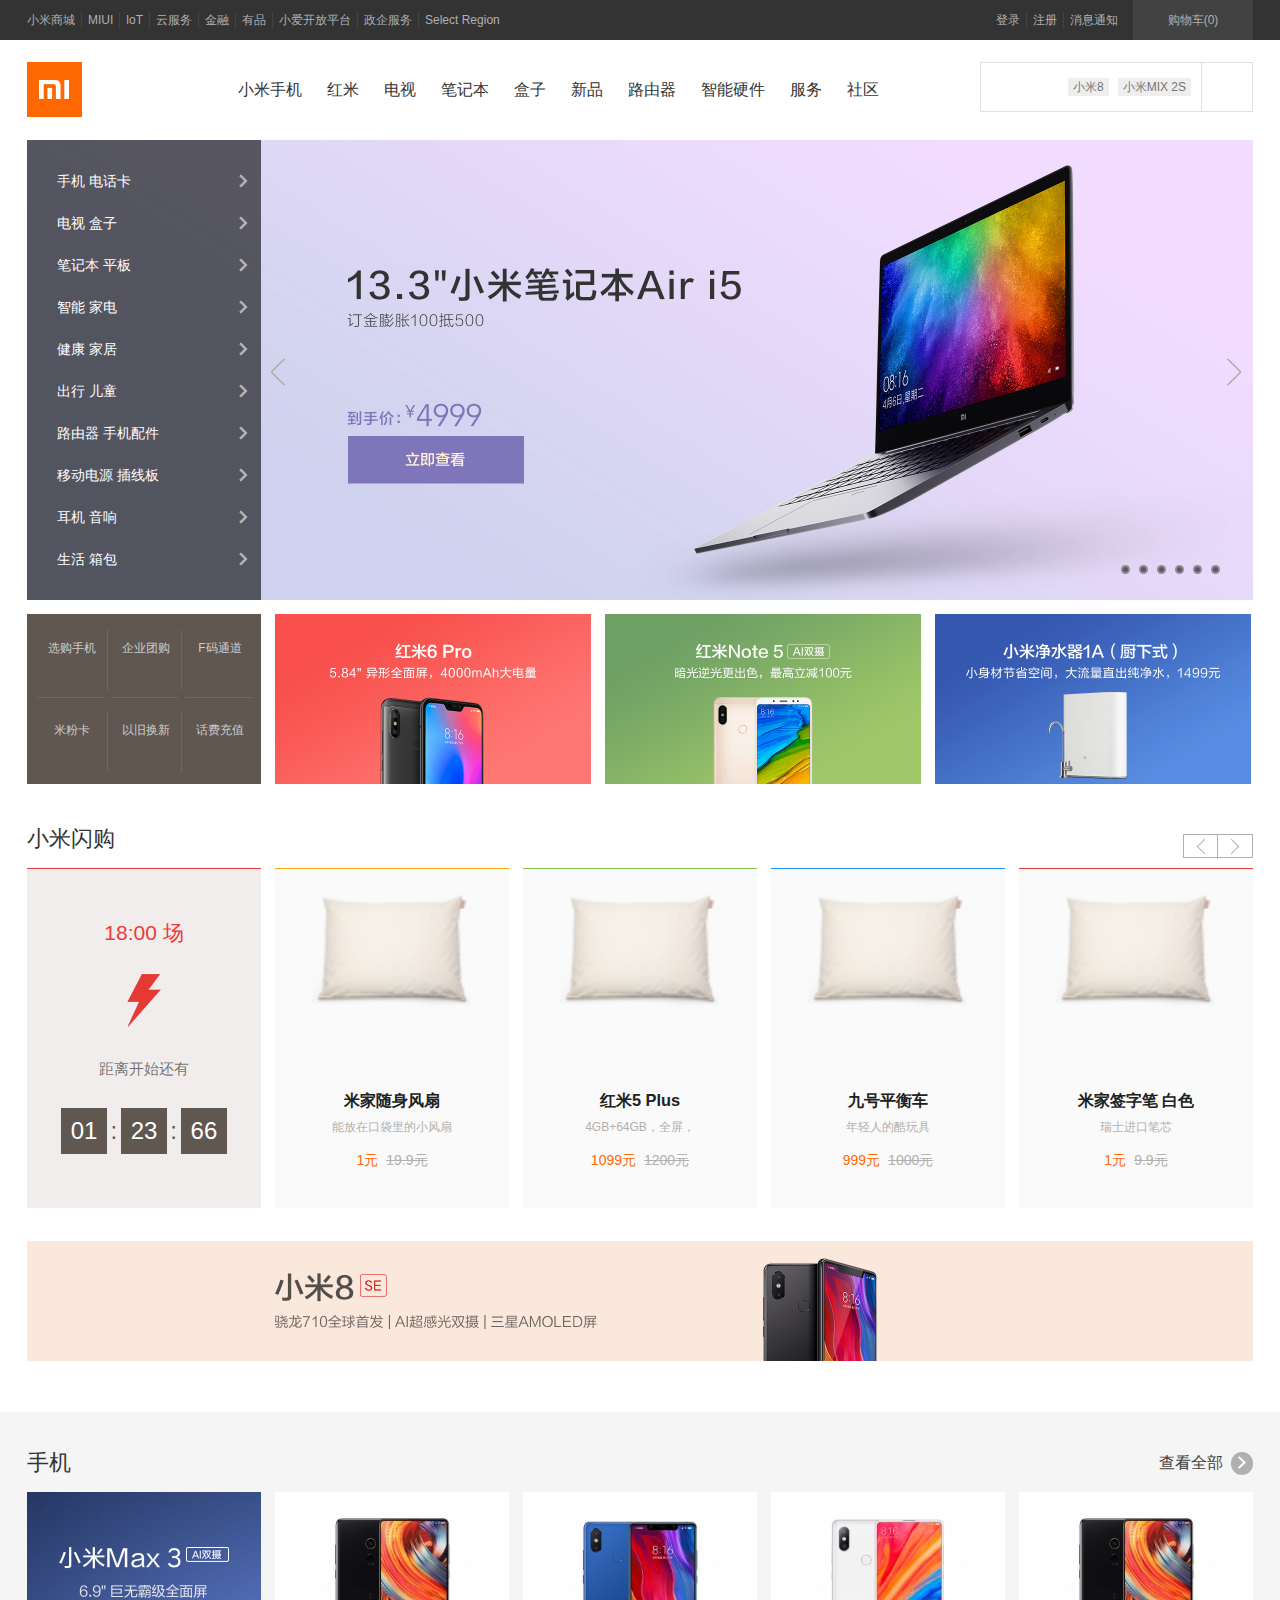
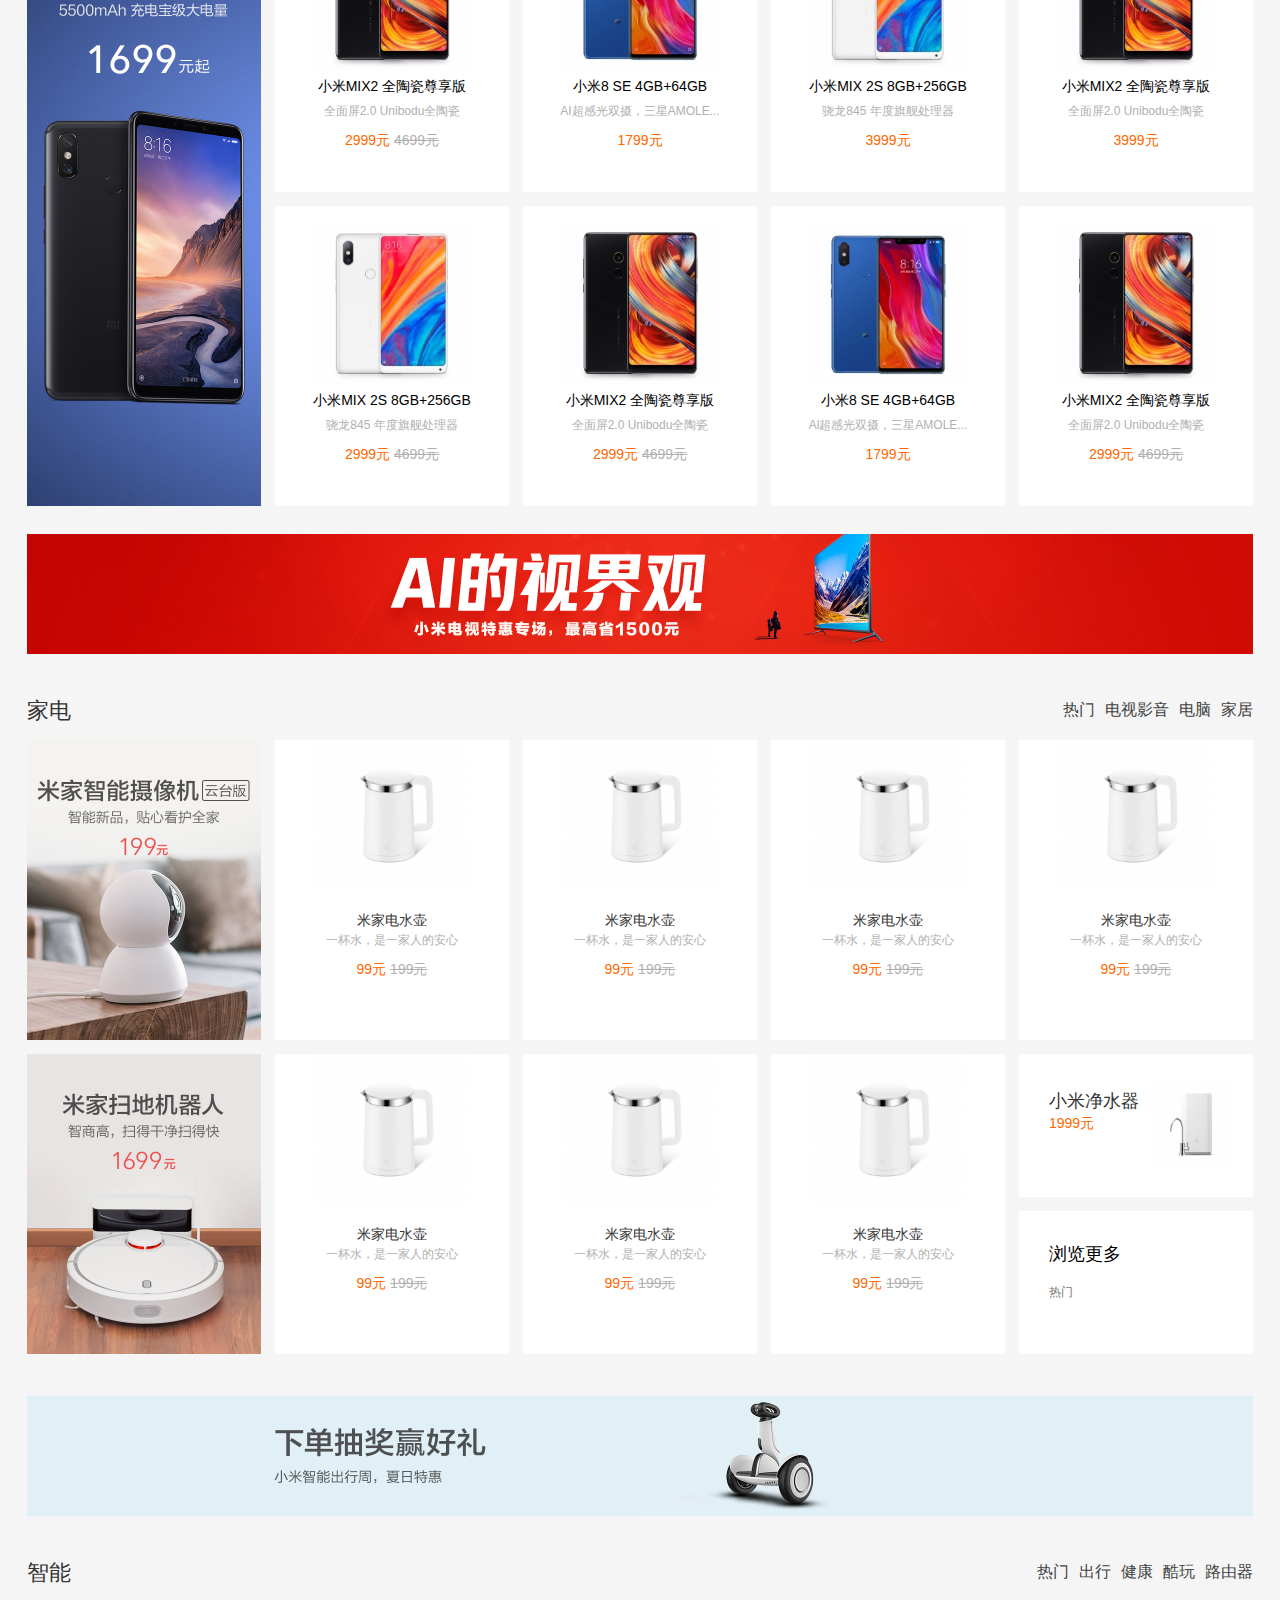
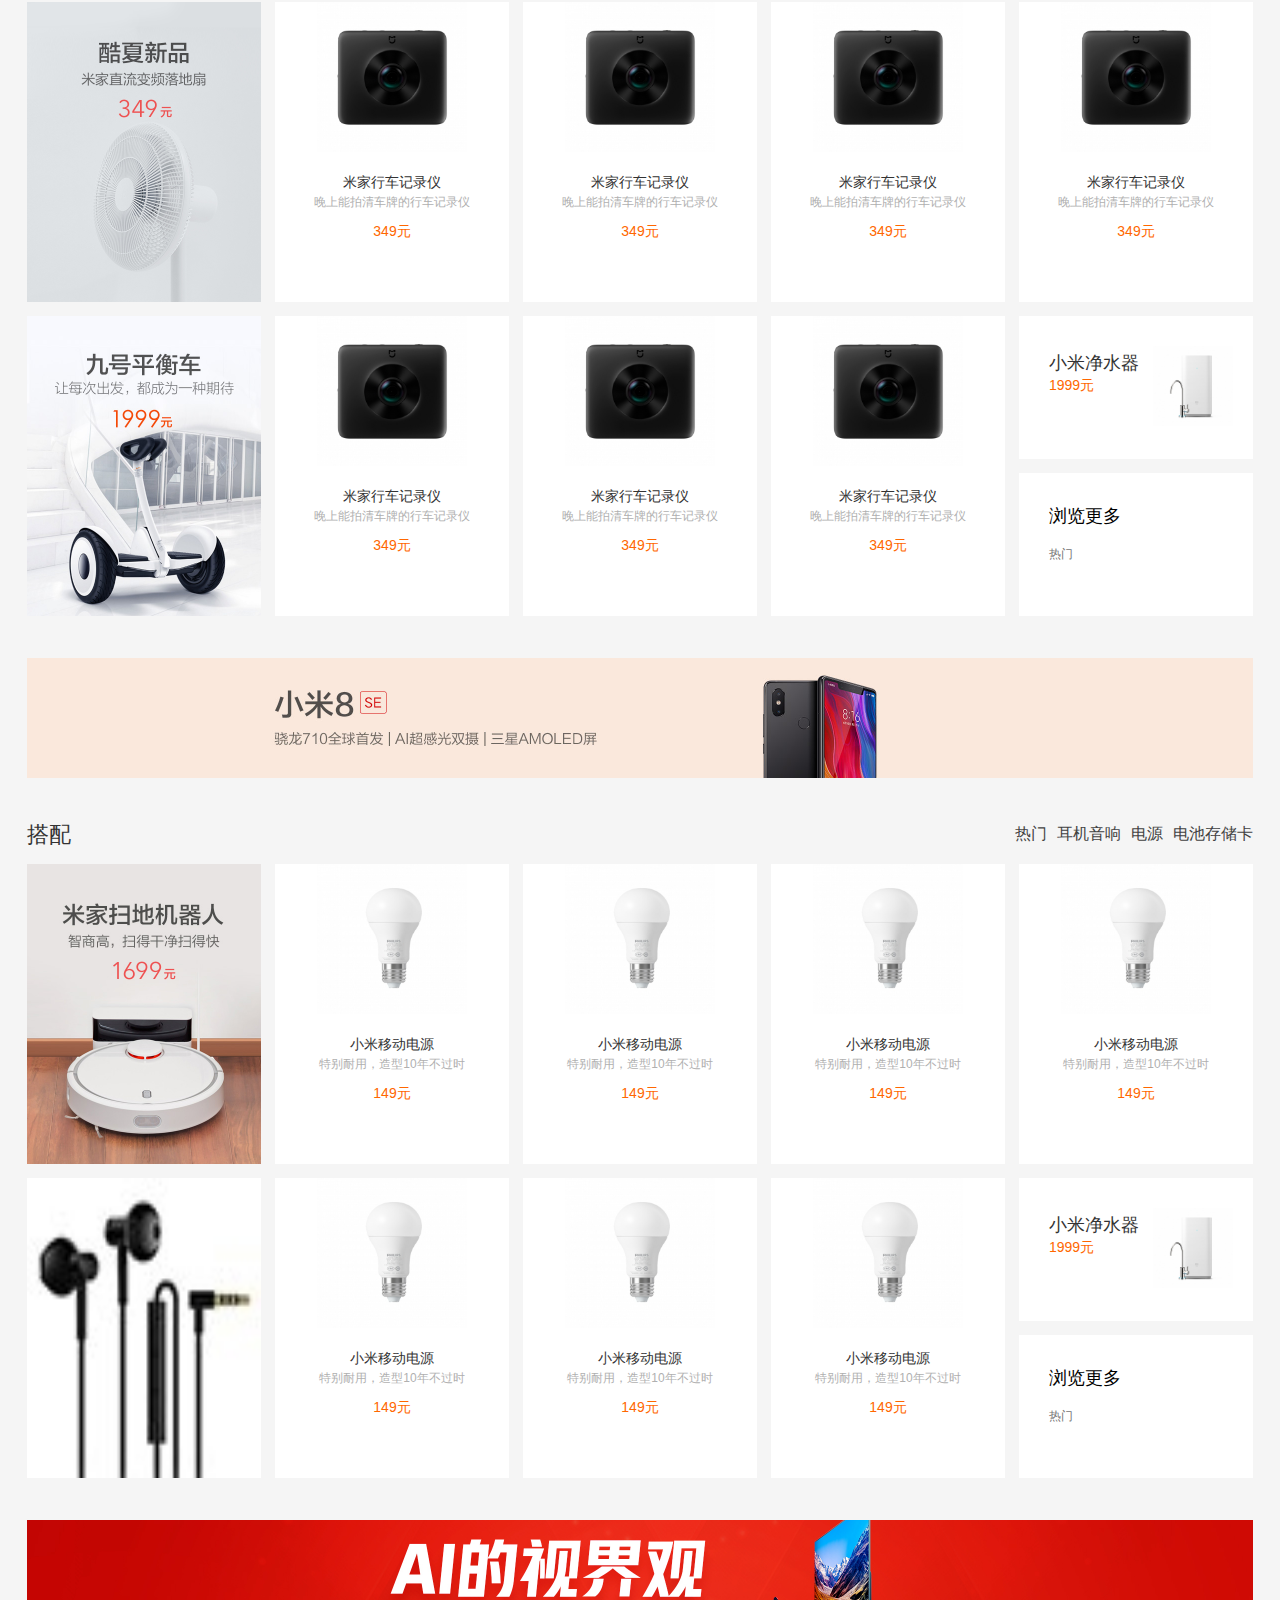
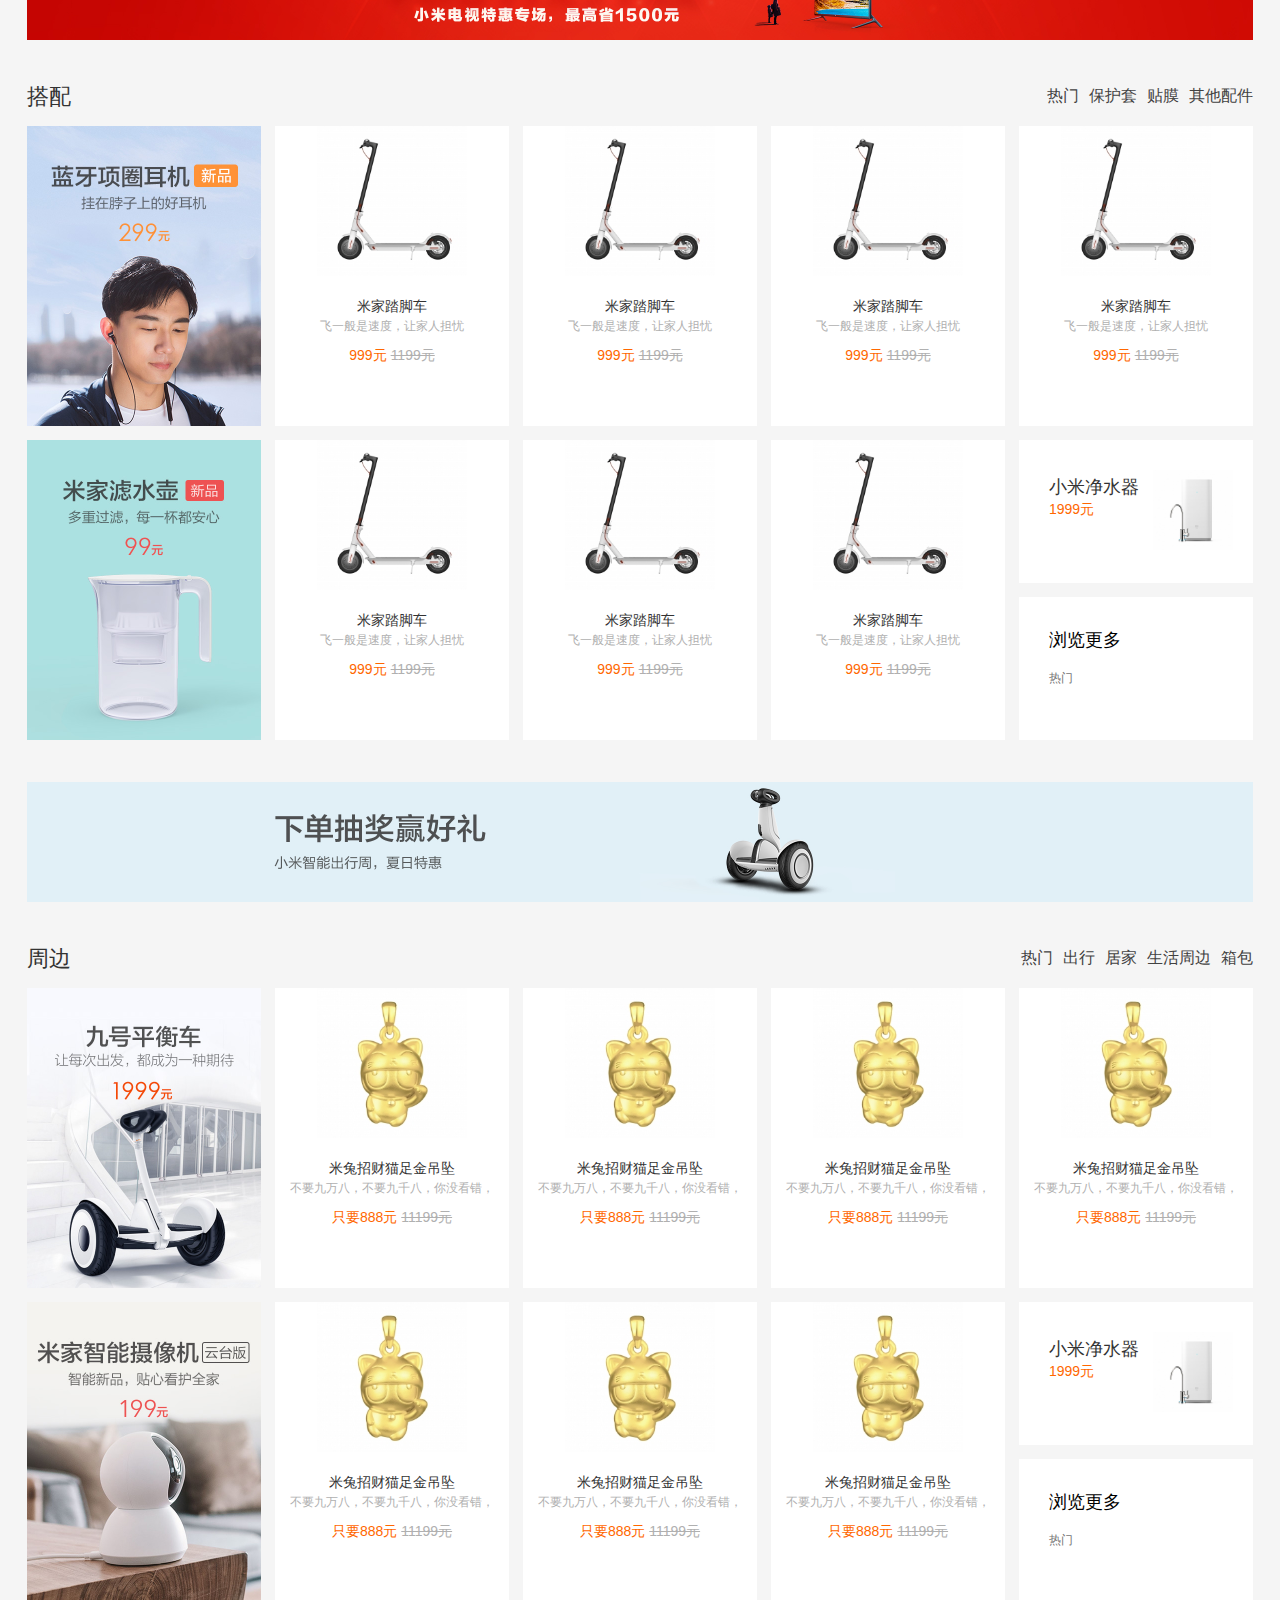
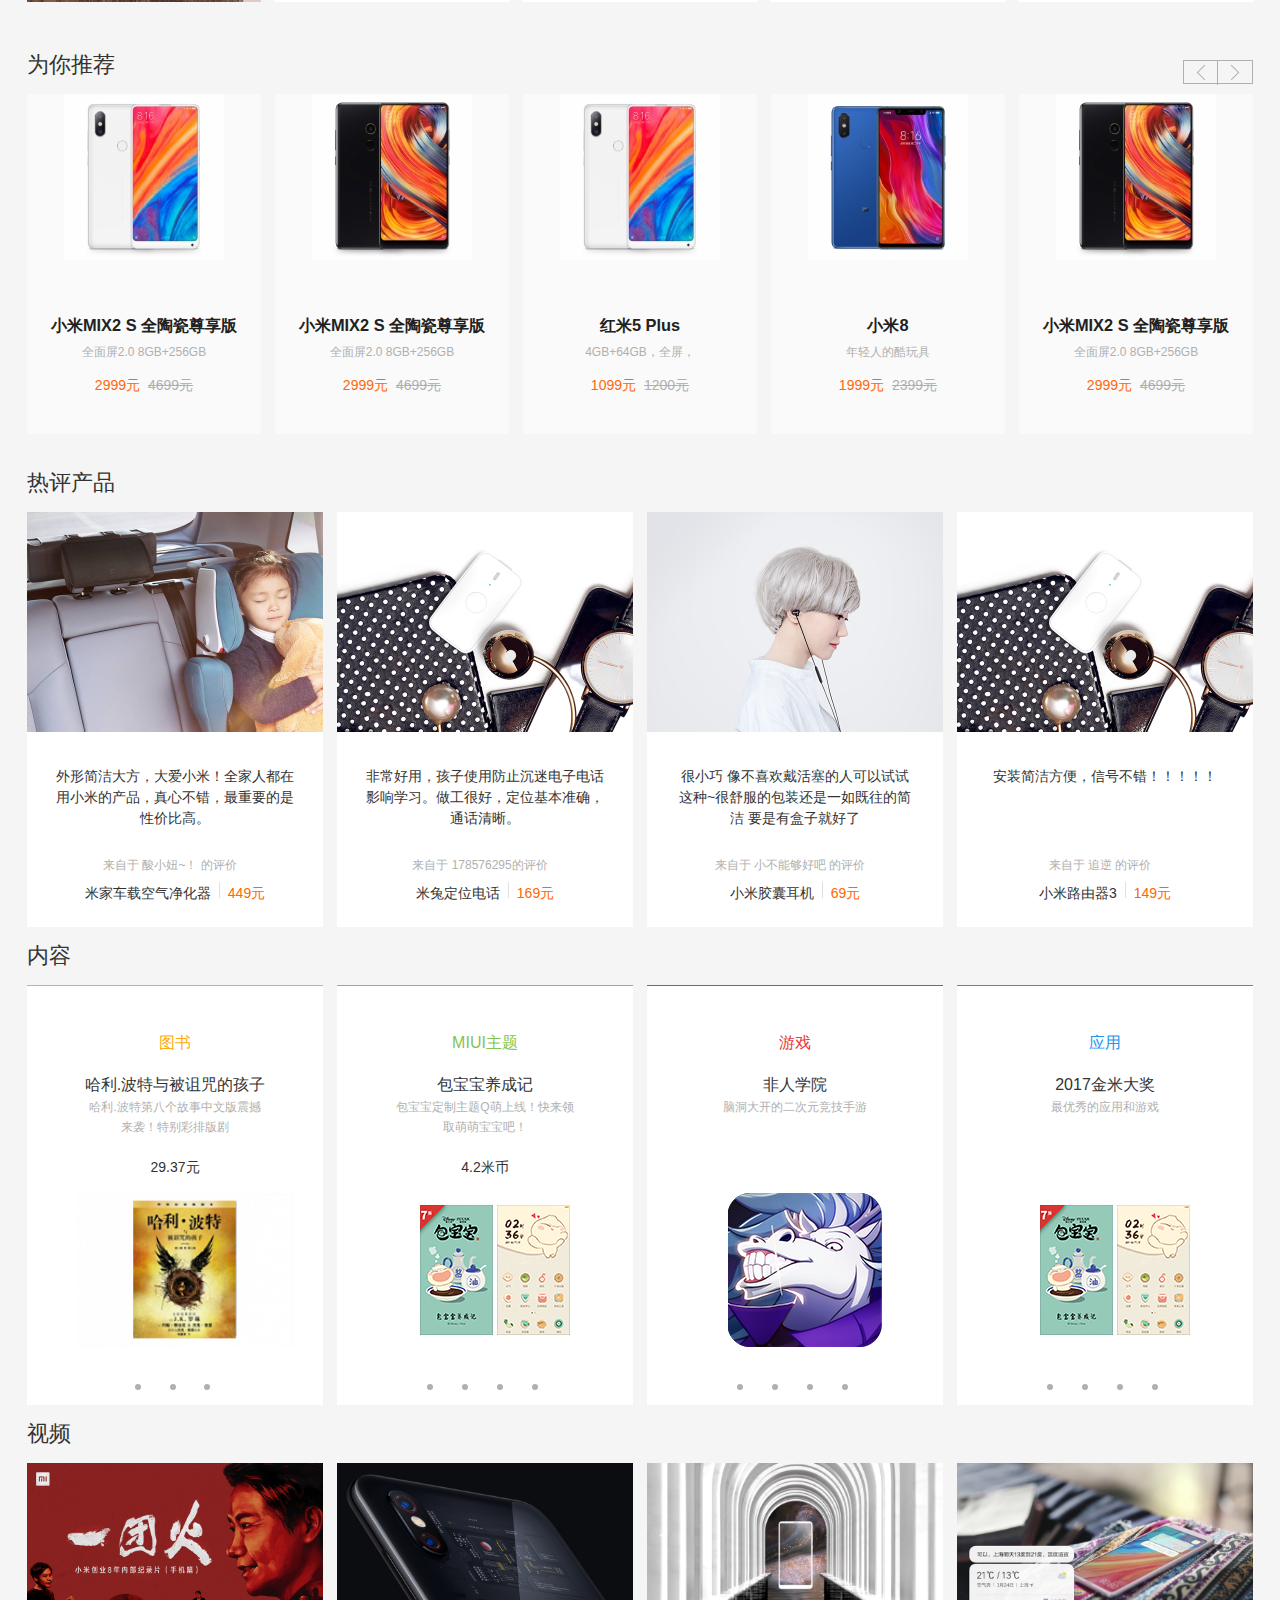
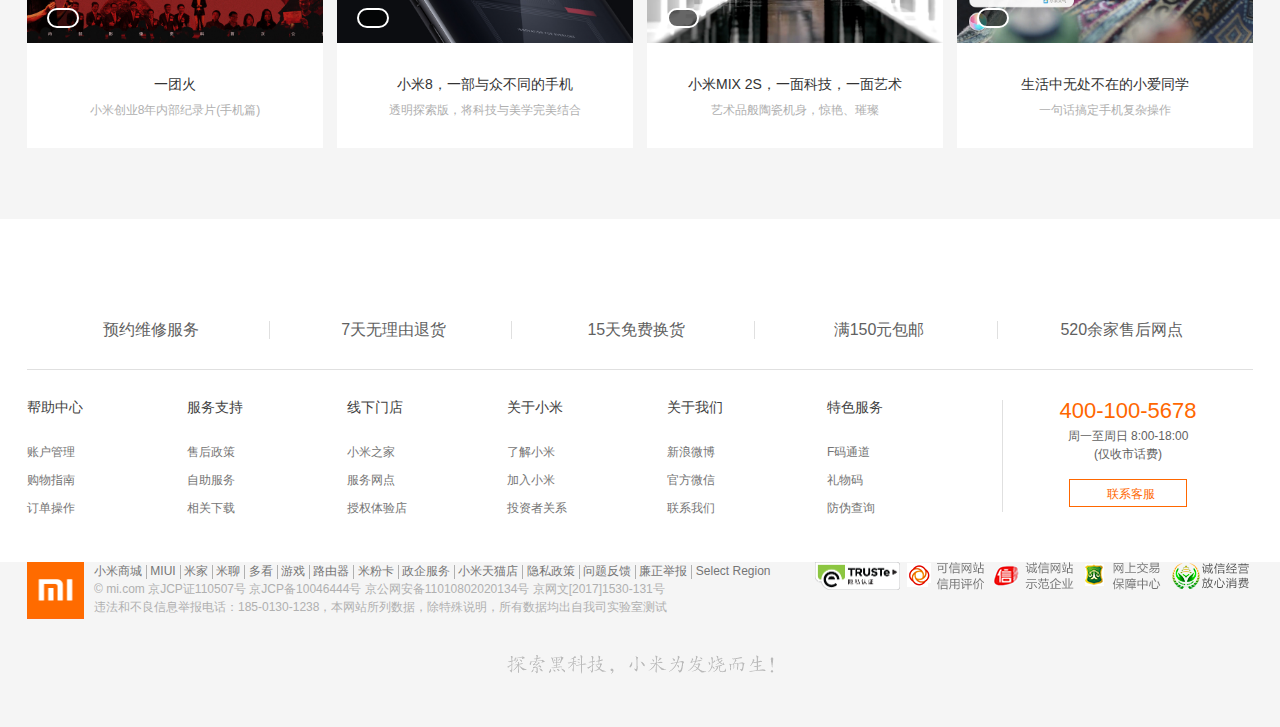
==== commit 79f2a55c: "xiaomi.html" ====
--- a/xiaomi.html
+++ b/xiaomi.html
@@ -7,9 +7,7 @@
   <link rel="stylesheet" href="css/xiaomi.css">
   <link rel="stylesheet" href="https://use.fontawesome.com/releases/v5.2.0/css/all.css" integrity="sha384-hWVjflwFxL6sNzntih27bfxkr27PmbbK/iSvJ+a4+0owXq79v+lsFkW54bOGbiDQ" crossorigin="anonymous">
 </head>
-
 <body>
-  <!--顶部导航栏--顶部导航栏---->
   <header class="site-topbar">
     <div class="contioner">
       <a href="#top"></a>
@@ -57,6 +55,7 @@
       <a class="bar-bottom" href="#top" ><i class="fas fa-arrow-up"></i>
     </div>-->
   </header>
+ 
   <div class="site-header">
     <div class="site-container">
       <div class="header-logo">
@@ -89,10 +88,9 @@
           <a href="javascript:;">小米MIX 2S</a>
         </div>
       </div> 
-  </div> 
-  <!--顶部导航栏!--顶部导航栏-->-->
-
-  <!--轮播图--轮播图--!--轮播图---->
+   </div> 
+  </div>
+ 
   <div class="home-hero-container">
     <div class="home-hero">
       <div class="home-hero-slider">
@@ -110,6 +108,8 @@
           <div class="ui-pager-item"><a href="javascript:；"></a></div>
         </div>        
       </div>  
+
+
       <div class="home-hero-sub">
         <div class="sub-left">
           <ul class="home-channel-list">
@@ -498,6 +498,7 @@
           </ul>
       </div>
     </div>
+
       <div class="xm-plain-box">
         <div class="box-hd">
           <h2 class="title">小米闪购</h2>
@@ -569,11 +570,9 @@
        </a>
       </div>
   </div>
-  <!--轮播图---轮播图--!--轮播图--!--轮播图-->
-
+ 
   <div class="page-main-section">
     <div class="page-main">
-      <!--分开分开分开分开分开分开分开分开分开-->
       <div class="home-brick-box">
         <div class="box-hd">
           <h2 class="title">手机</h2>
@@ -646,8 +645,10 @@
               <p class="desc">全面屏2.0 Unibodu全陶瓷</p>
               <p class="num">2999元 <del>4699元</del></p>
             </a>
-        </div>
-      </div>
+          </div>
+        </div>
+      </div>
+
       <div class="banner-box-brick">
         <a href="javascript:;"><img src="img/product_15.jpg"></a>
       </div>
@@ -1374,6 +1375,8 @@
         </div>  
       </div>
         <!--视频视频-->
+    </div>
+  </div>
 
   <div class="footer-section">      
     <div class="site-footer">
@@ -1434,7 +1437,6 @@
           <a href="javascript:;"><i class="fas fa-comment-alt"></i>联系客服</a>
         </div>
       </div>
-
     </div>
   </div>
   <div class="site-info">
--- a/css/xiaomi.css
+++ b/css/xiaomi.css
@@ -668,7 +668,7 @@
   font-size: 0; 
 }
 .home-hero-sub .prono-list li:hover{
-	box-shadow: -1px 0px 30px  #888888;
+	box-shadow: -1px 13px 14px rgba(0,0,0,0.1);
 	transition: all 0.2s;
 }
  .prono-list a{
@@ -966,6 +966,7 @@
 		float: left;
 		margin-left: 14px;
 		margin-bottom: 14px;
+		text-align: center;
 	}
 	.home-brick-box .box-bd .brick-item:hover{
 		box-shadow: -1px 13px 14px rgba(0,0,0,0.1);
@@ -1049,6 +1050,7 @@
 		float: left;
 		
 	}
+
 	.home-brick-row .row-bd img{
 		display: inline-block;
 		font-size: 0;
@@ -1060,7 +1062,7 @@
 		margin: 0px;
 	}
 	.home-brick-row .row-bd img:hover{
-		box-shadow: -1px 13px 14px rgba(0,0,0,0.03);
+		box-shadow: 0 15px 30px rgba(0,0,0,0.1);
 		transition: all .1s linear;
 		transform: translateY(-2px)
 	}
@@ -1083,7 +1085,6 @@
 	transition: all .2s ease;
 	overflow: hidden;
 	position: relative;
-	text-align: center;
 }
 .brick-list .brick-item img{
 	display: block;
@@ -1091,9 +1092,10 @@
 	height: 150px;
 }
 .brick-list .brick-item a{
-	display: inline-block;
+	display:block;
 	color: #333;
 	margin-top: 20px;
+	text-align: center;
 }
 .brick-list .brick-item .desc{
 	margin: 0 10px 10px;
@@ -1117,28 +1119,31 @@
 .brick-list .brick-item .evealuate{
 	width: 234px;
 	height:85px;
+	font-size: 12px;
+	padding: 8px 30px;
 	background-color:#ff6700;
 	color: #fff;
 	position: absolute;
 	bottom: 0;
 	left: 0;
+	overflow: hidden;
 	transform: translateY(100%);
  	transition: all .2s ease;
 }
 .brick-list .brick-item .evealuate p{
-	width: 170px;
-	font-size: 10px;
-	text-align: left;
-	margin-top: 7px;
+	margin-bottom: 5px;
+    color: #fff;
+
 }
 .brick-list .brick-item .evealuate span{
-	display: block;
-	font-size: 8px;
-	color: #f0f0f0;
-	margin-top: 6px;
+color: rgba(255,255,255,0.6);
+    text-overflow: ellipsis;
+    white-space: nowrap;
+    overflow: hidden;
+	
 }
 .brick-list .brick-item:hover{
-	box-shadow: -1px 13px 14px rgba(0,0,0,0.03);
+	box-shadow: 0 15px 30px rgba(0,0,0,0.1);
 	transition: all .1s linear;
 	transform: translateY(-2px)
 }
@@ -1163,7 +1168,7 @@
 	margin-bottom: 0;
 }
 .brick-list .brick-item-s:hover{
-	box-shadow: -1px 13px 14px rgba(0,0,0,0.03);
+	box-shadow: 0 15px 30px rgba(0,0,0,0.1);
 	transition: all .1s linear;
 	transform: translateY(-2px)
 }
@@ -1216,7 +1221,6 @@
 
 
 
-	/*为你推荐111111111111111111111111111111111*/
 .titlebar-row{
 	position: relative;
  	width: 1226px;
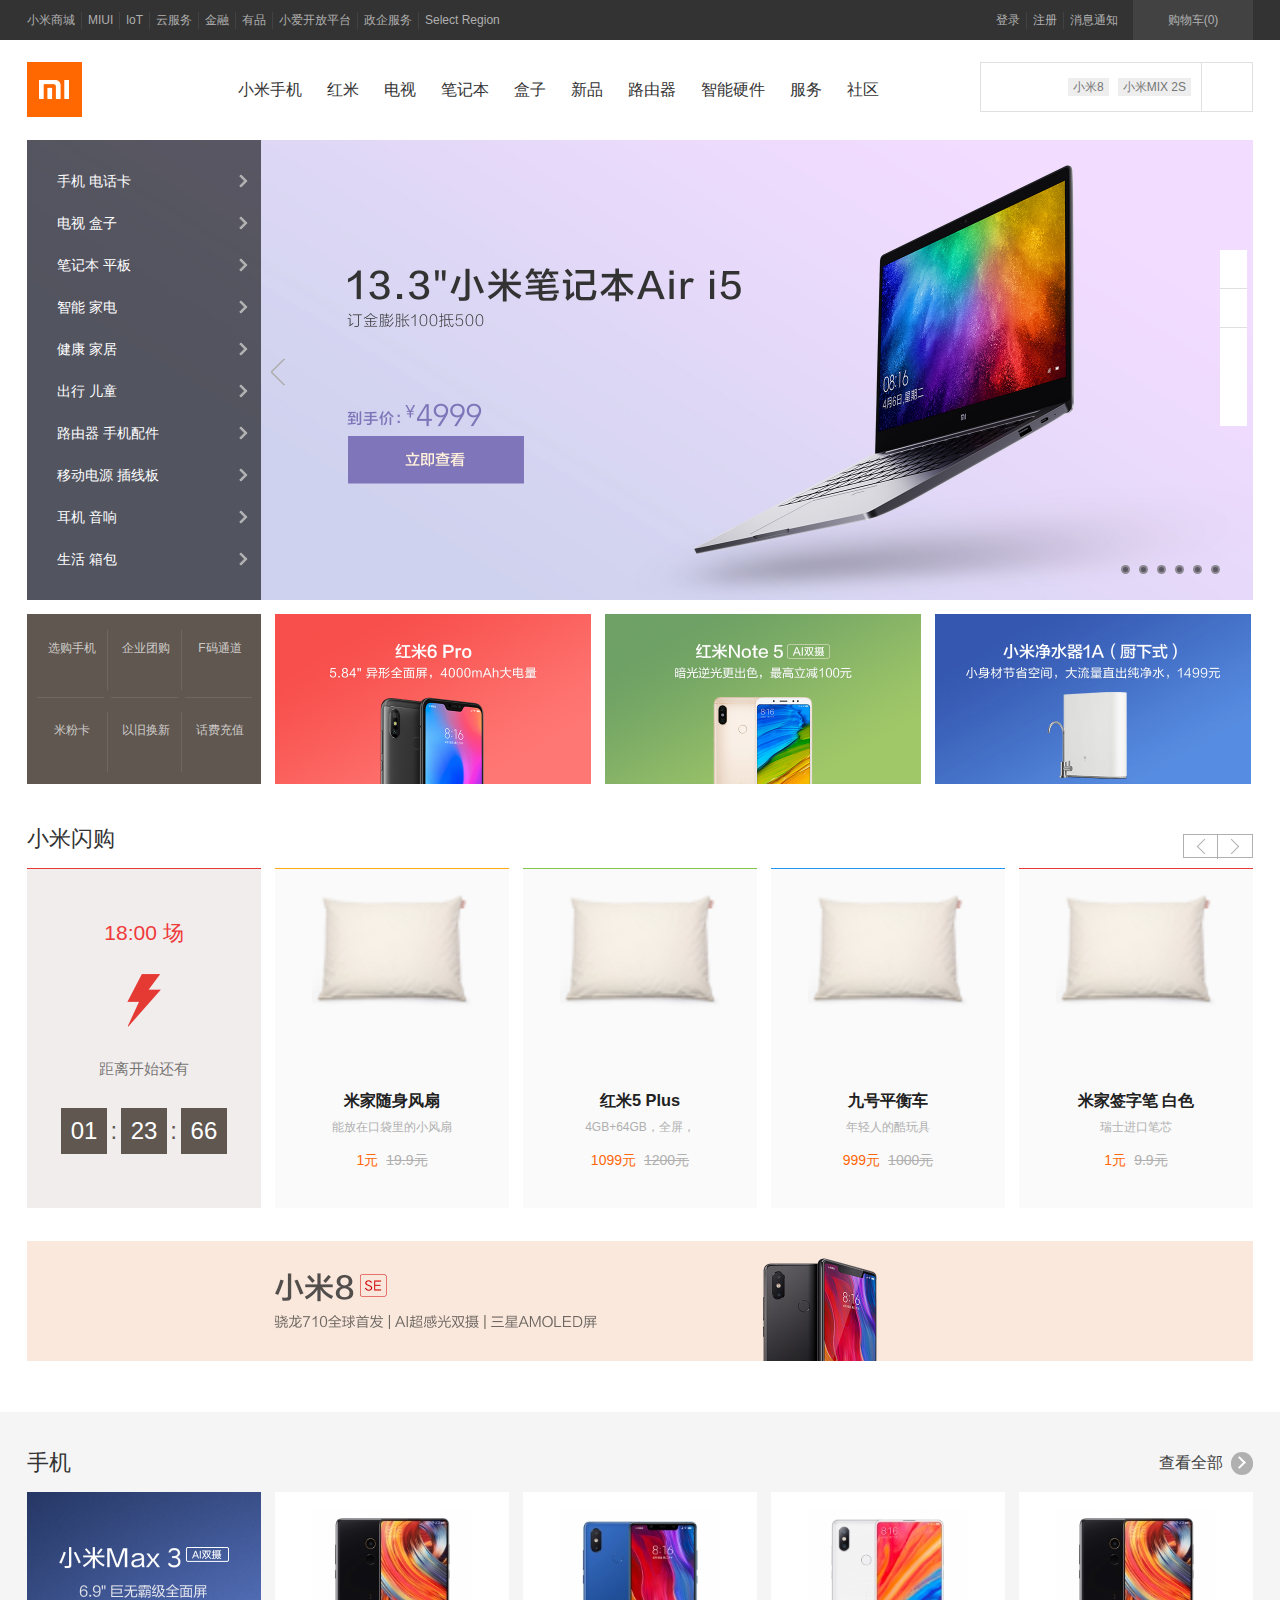
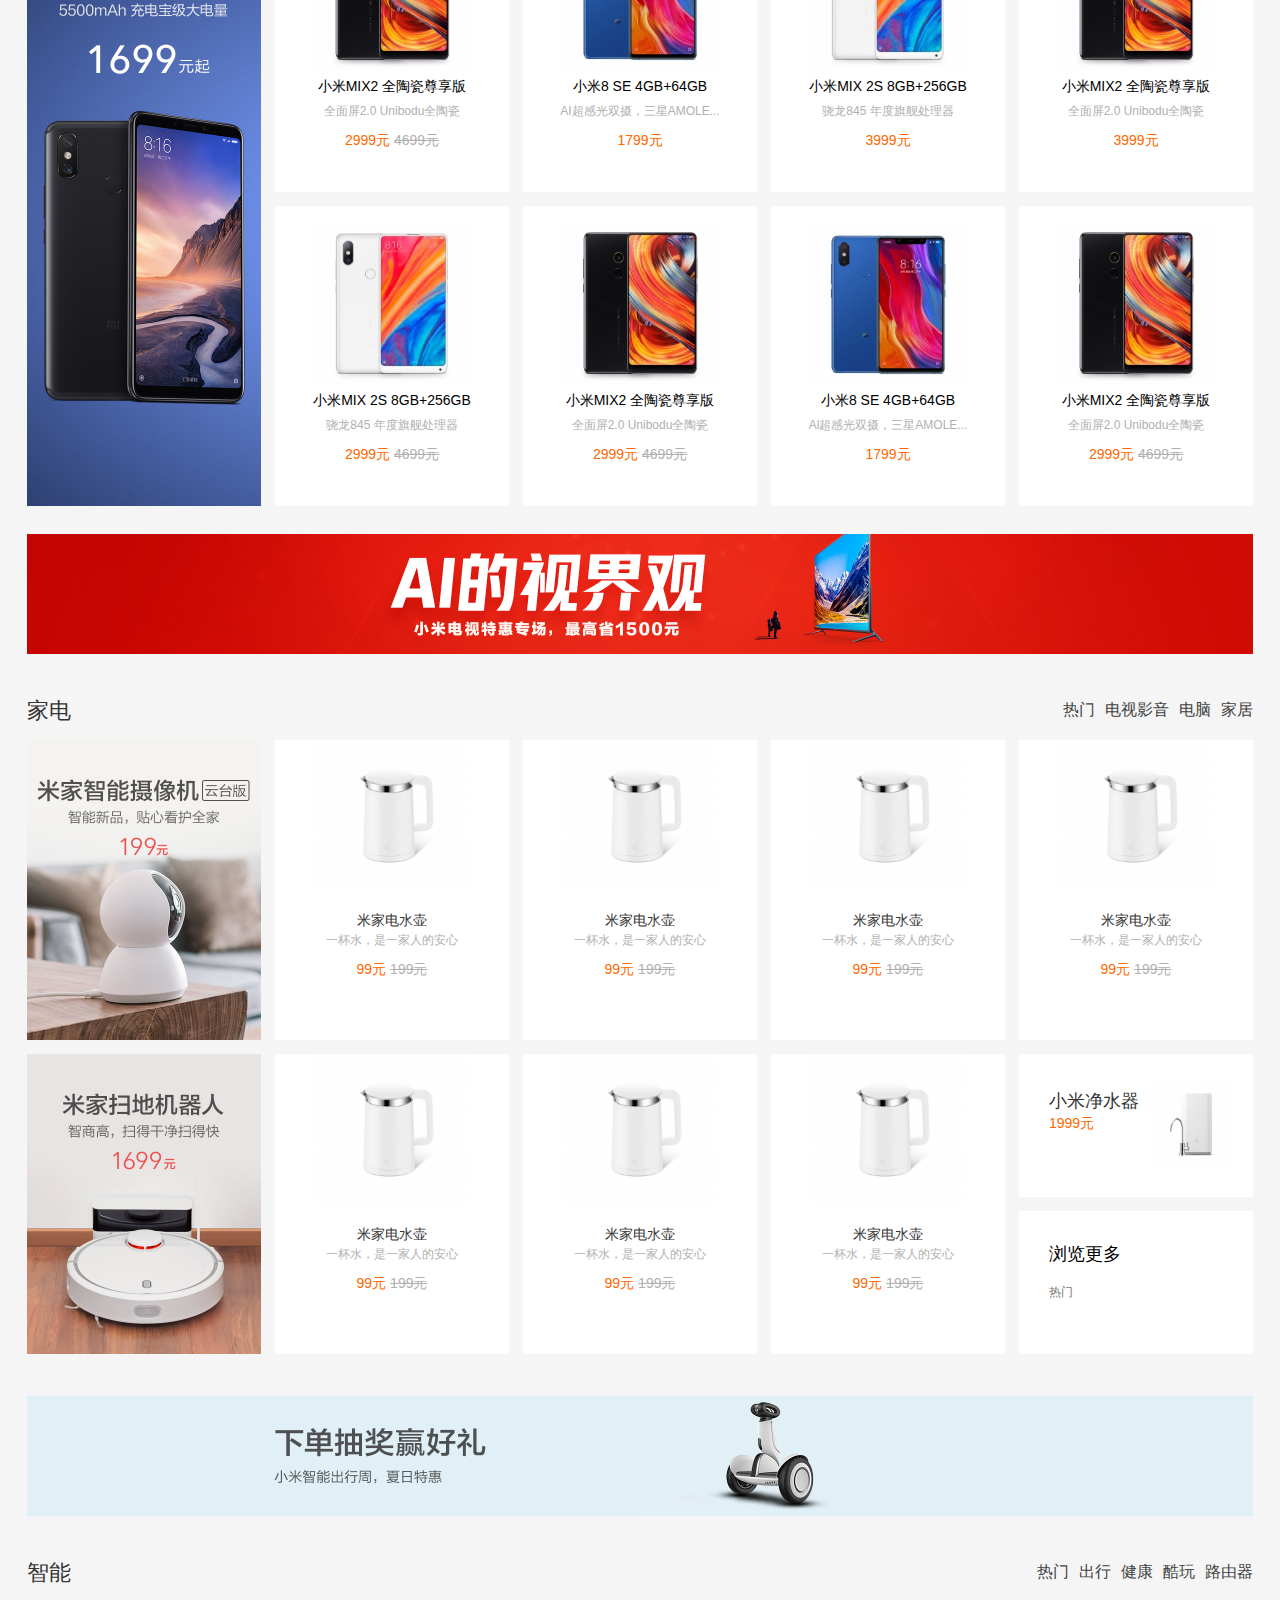
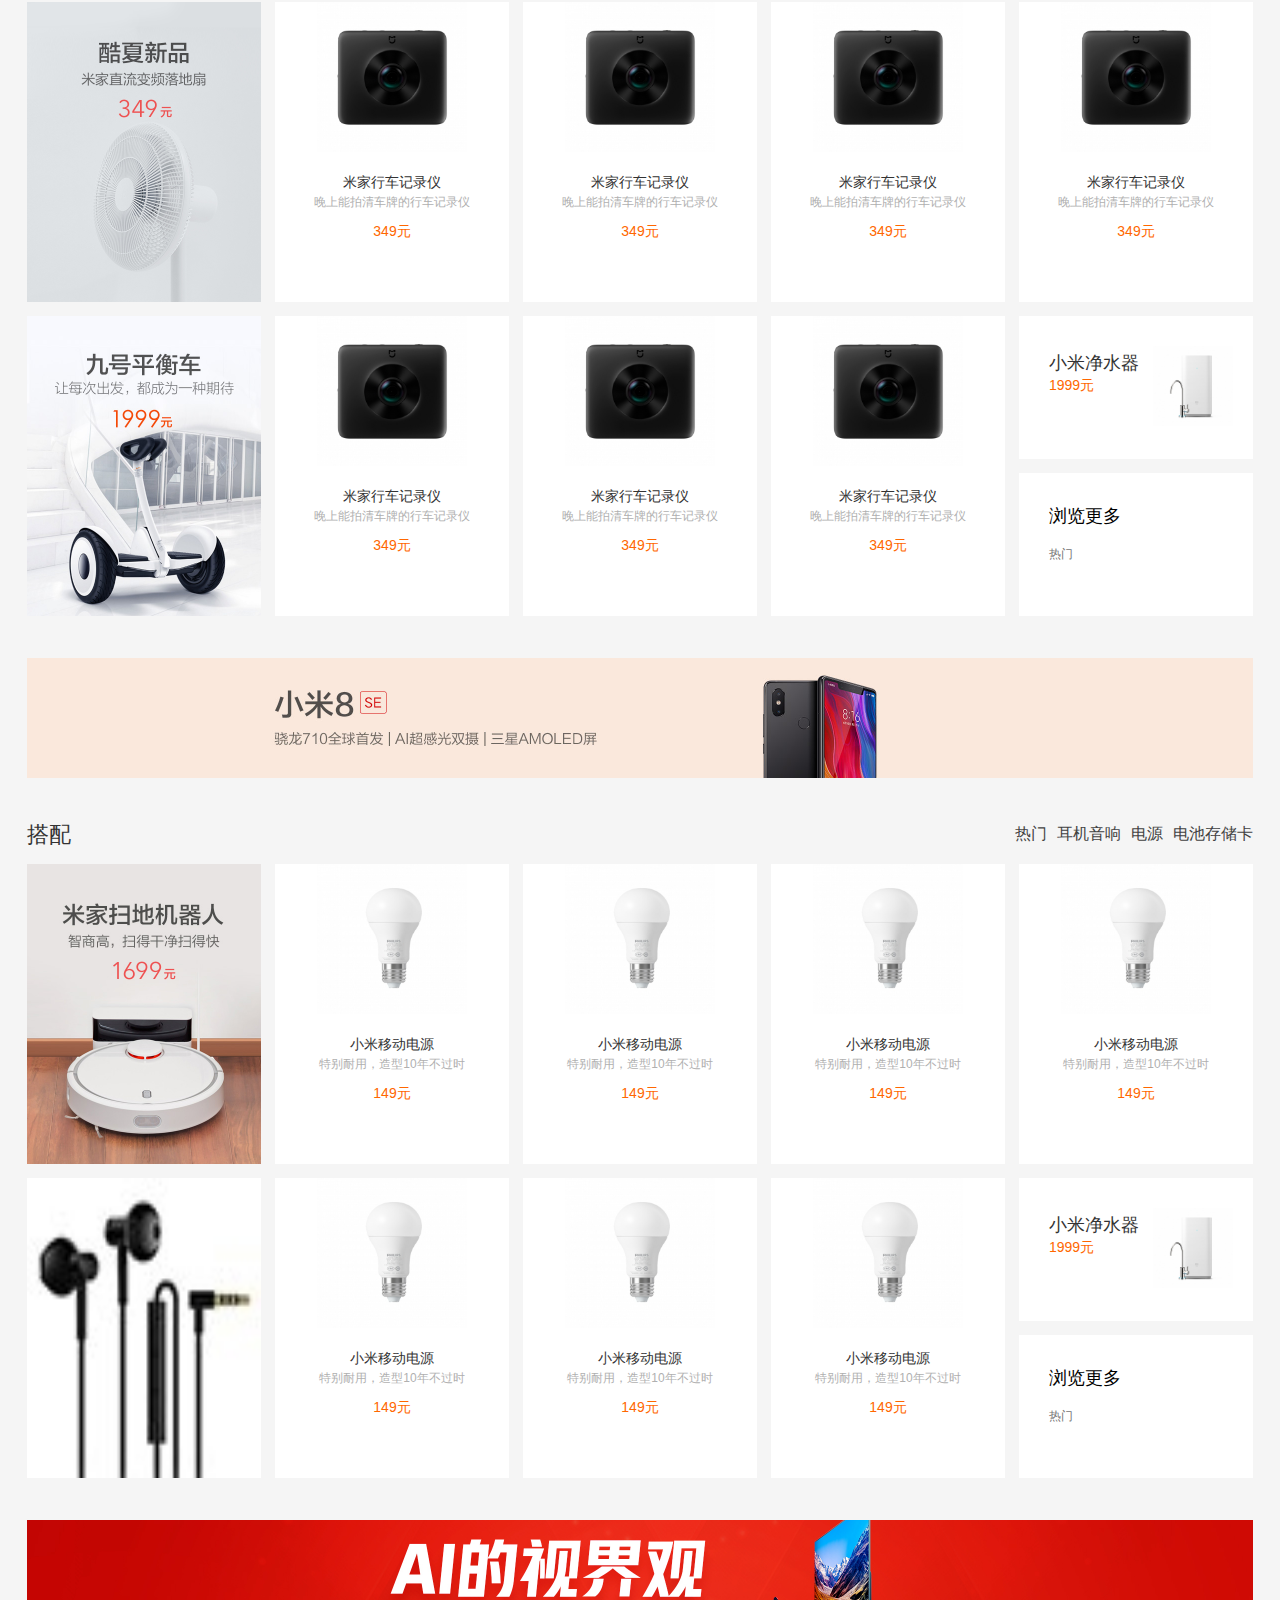
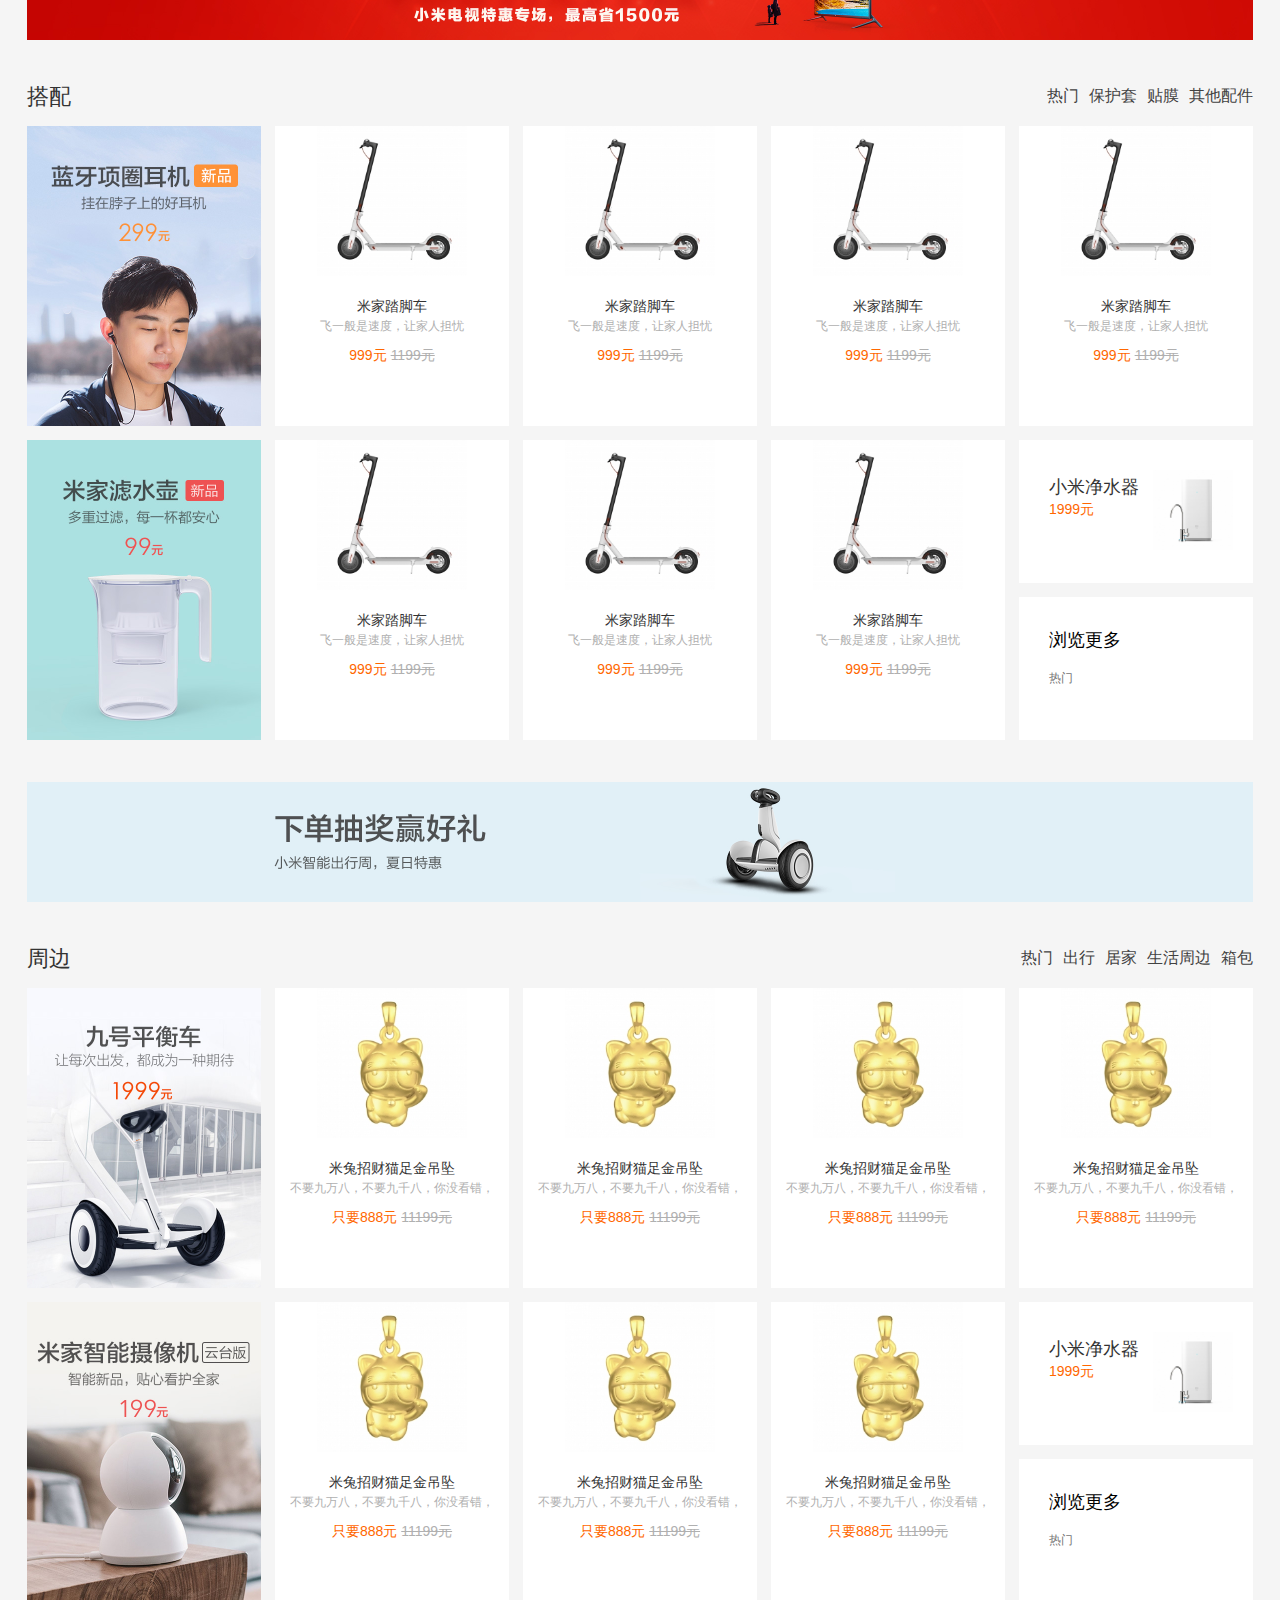
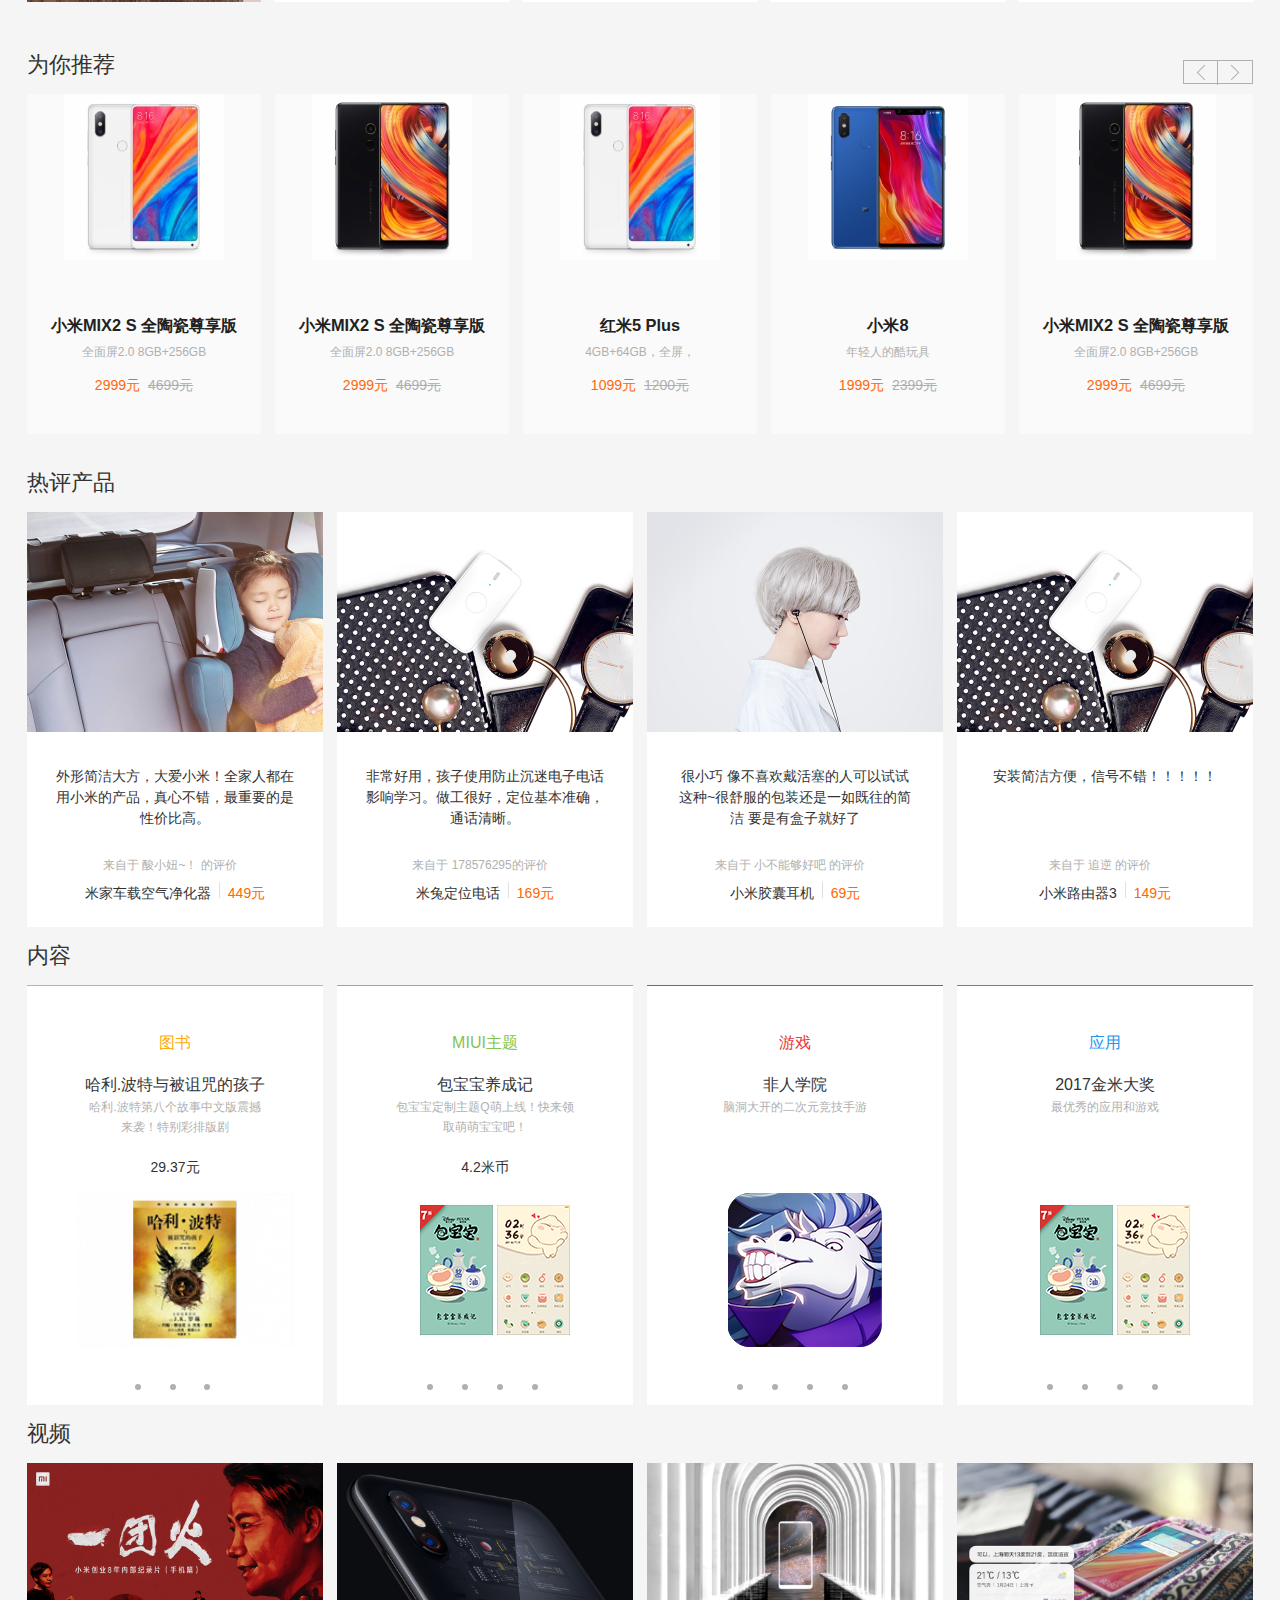
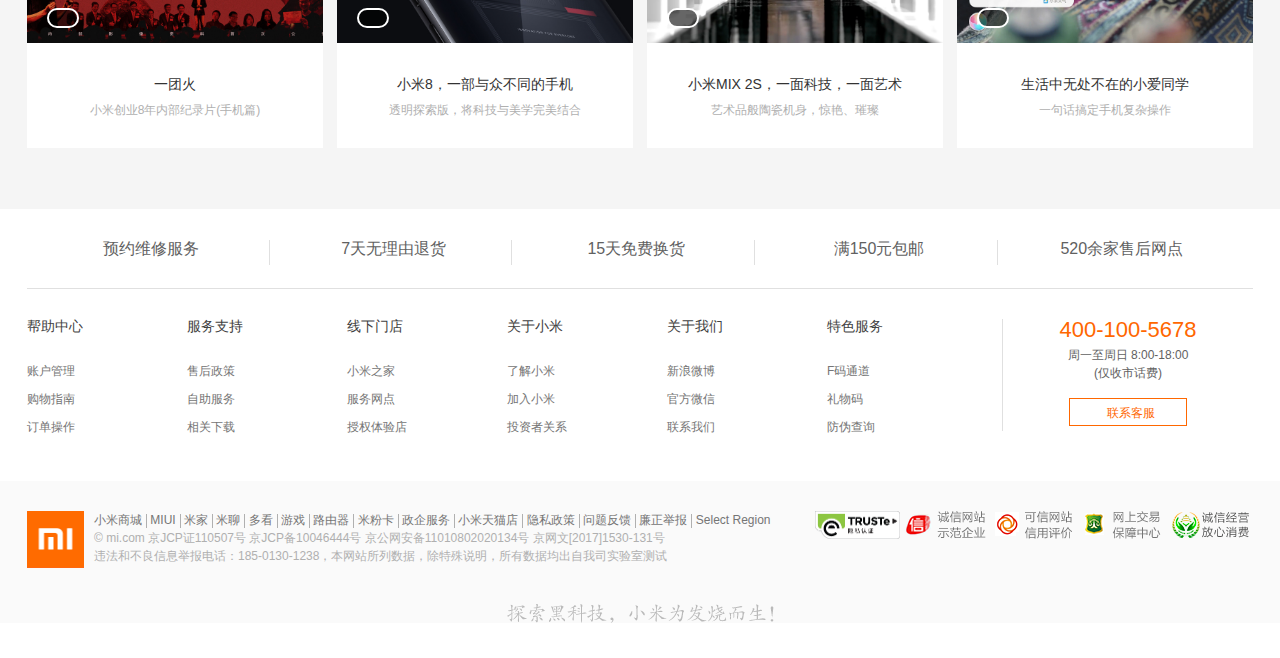
==== commit e877f270: "xiaomi.html" ====
--- a/xiaomi.html
+++ b/xiaomi.html
@@ -37,7 +37,7 @@
         <a href="javascript:;">消息通知</a>
       </div>
     </div>
-    <!--<div class="bar-s"> 
+    <div class="bar-s"> 
       <ul class="bar-top">
         <li>
           <a href="javascript:;"><i class="far fa-user"></i></a>
@@ -53,7 +53,7 @@
         </li>
       </ul>
       <a class="bar-bottom" href="#top" ><i class="fas fa-arrow-up"></i>
-    </div>-->
+    </div>
   </header>
  
   <div class="site-header">
--- a/css/xiaomi.css
+++ b/css/xiaomi.css
@@ -44,7 +44,6 @@
 .topbar-nav a:nth-child(9):after{
 	display: none;
 }
-
 .topbar-nav a:hover{
 	color: #ffffff;
 }
@@ -86,7 +85,6 @@
 .topbar-cart:hover .cart-menu{
 	display: inline-block;
 }
-
 .topbar-info{
 	float: right;
 	line-height: 40px;
@@ -120,8 +118,8 @@
 	position: relative;
 	margin-left: 500px;
 	margin-top: 200px;
-	position:relative;
-	left:788px;
+	position:absolute;
+	right:33px;
 	top: 50px;
 	z-index: 10;
 	position: fixed;
@@ -881,7 +879,7 @@
 
 	.page-main-section{
 		background-color: #f5f5f5;
-		height: 6807px;
+		height: 6797px;
 	}
 	.page-main-section .page-main{
 		width: 1226px;
@@ -1703,13 +1701,12 @@
 	/*视频视频*/
 
 	/*底部底部底部*/
-	.footer-section{}
+
 .site-footer{
 	width: 1226px;
 	height: 272px;
 	background: #fff;
 	font-size: 0;
-	margin-top: 71px;
 }
 .footer-container{
 	display: inline-block;
@@ -1737,7 +1734,7 @@
 	content: '';
 	display: inline-block;
 	width: 1px;
-	height: 18px;
+	height: 25px;
 	background-color: #e0e0e0;
 	vertical-align: middle;
 	position: absolute;
@@ -1827,15 +1824,12 @@
 .col-contact i{
 	margin-right: 6px;
 }
-
 .site-info{
-	height: 165px;
-	background-color: #f5f5f5;
-
+	padding-top: 30px;
+	background-color: #fafafa;
 }
 .info-contianer{
 	width: 1226px;
-	height: 165px;
   font-size: 12px;
   position: relative;
 }
@@ -1897,11 +1891,8 @@
 .slogan{
 	display: block;
 	margin:0 auto;
-	margin-top: 30px;
 	margin-bottom: 35px;
 	clear: both;
   width: 267px;
   height: 19px;
 }
-	/*底部底部底部*/
-
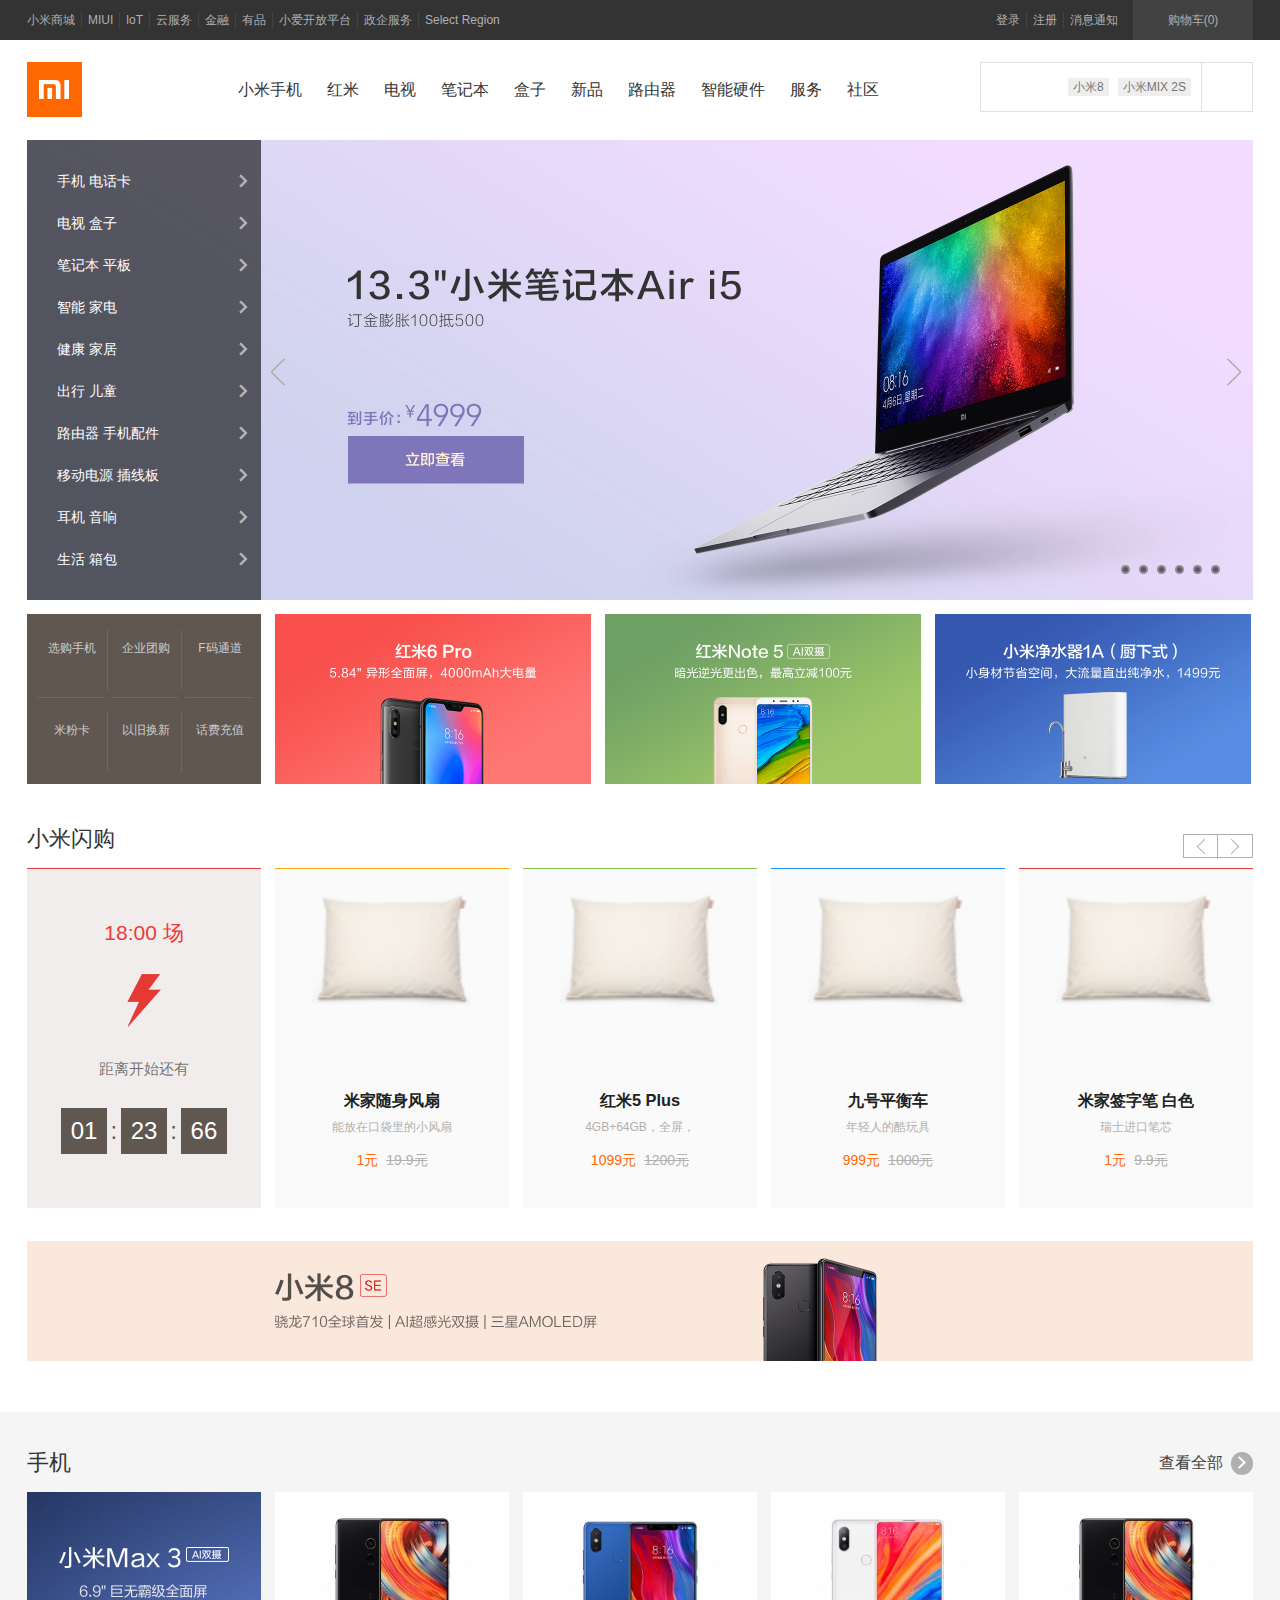
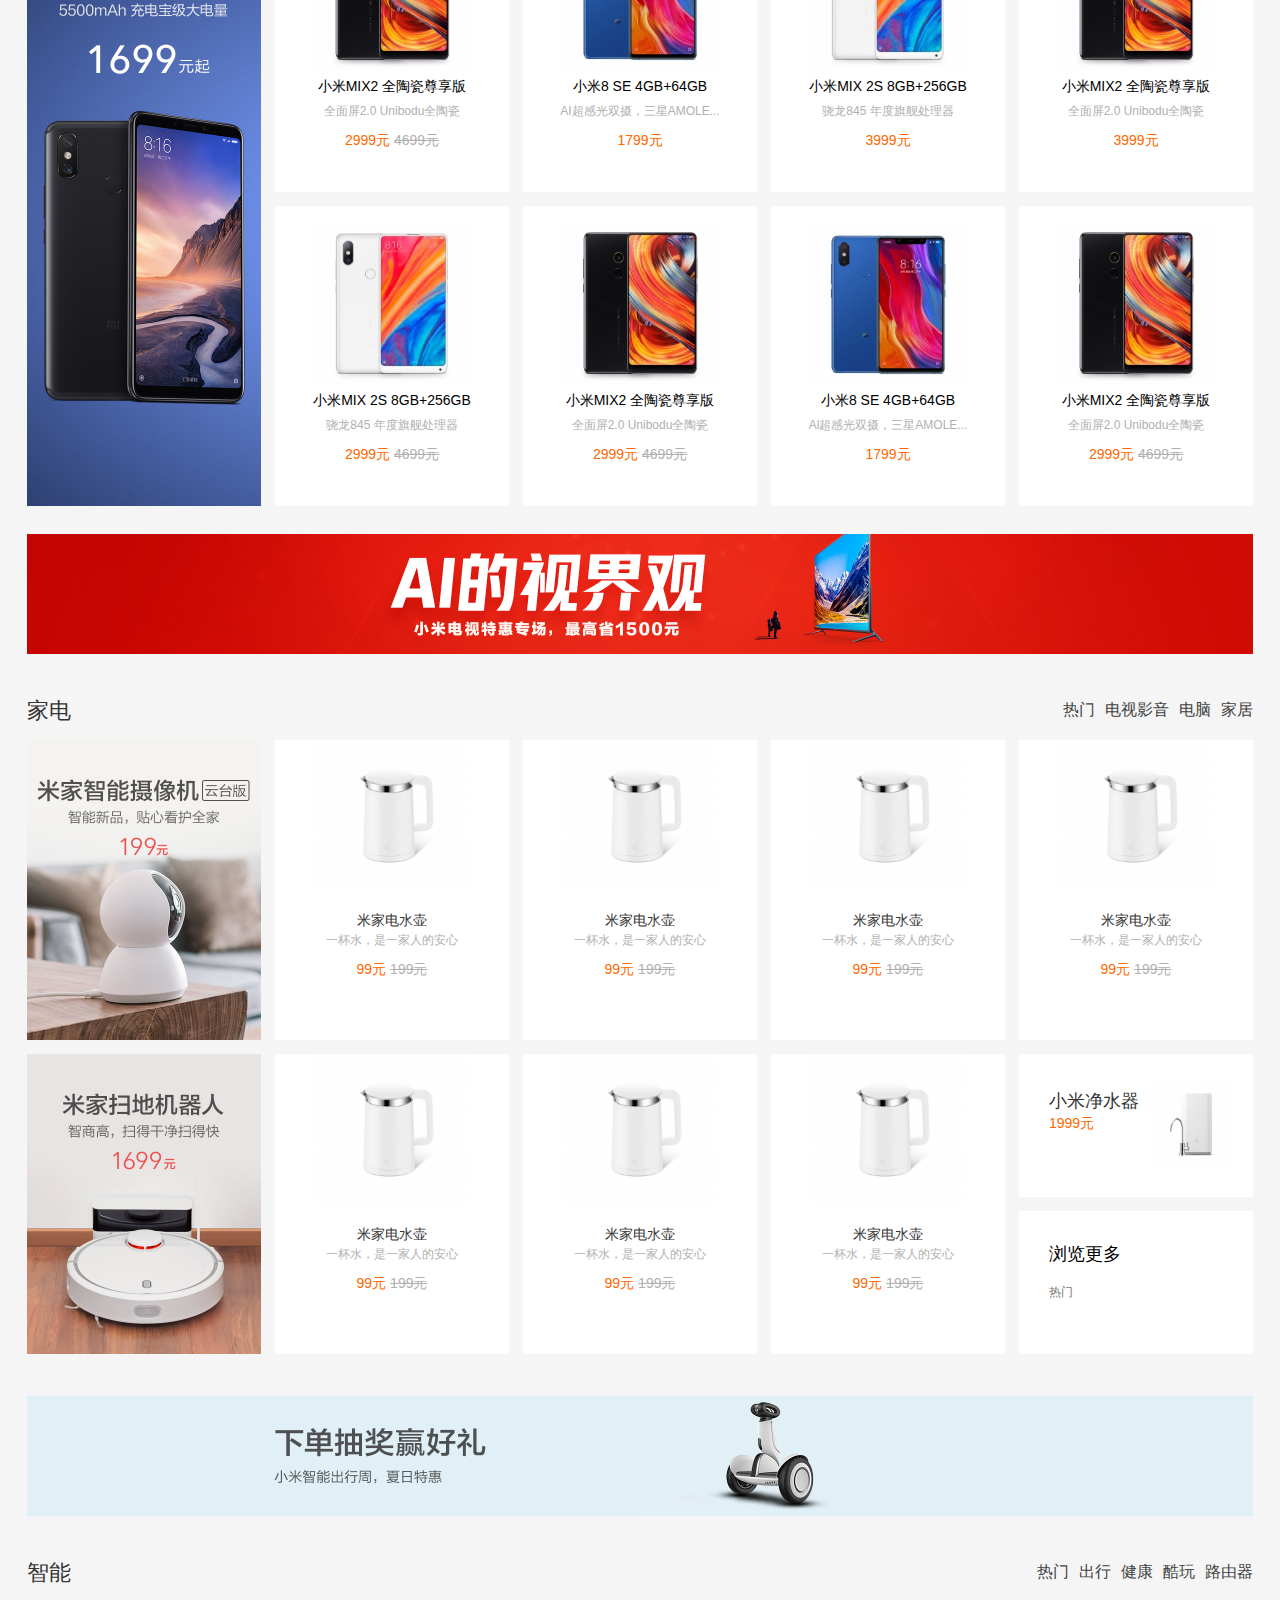
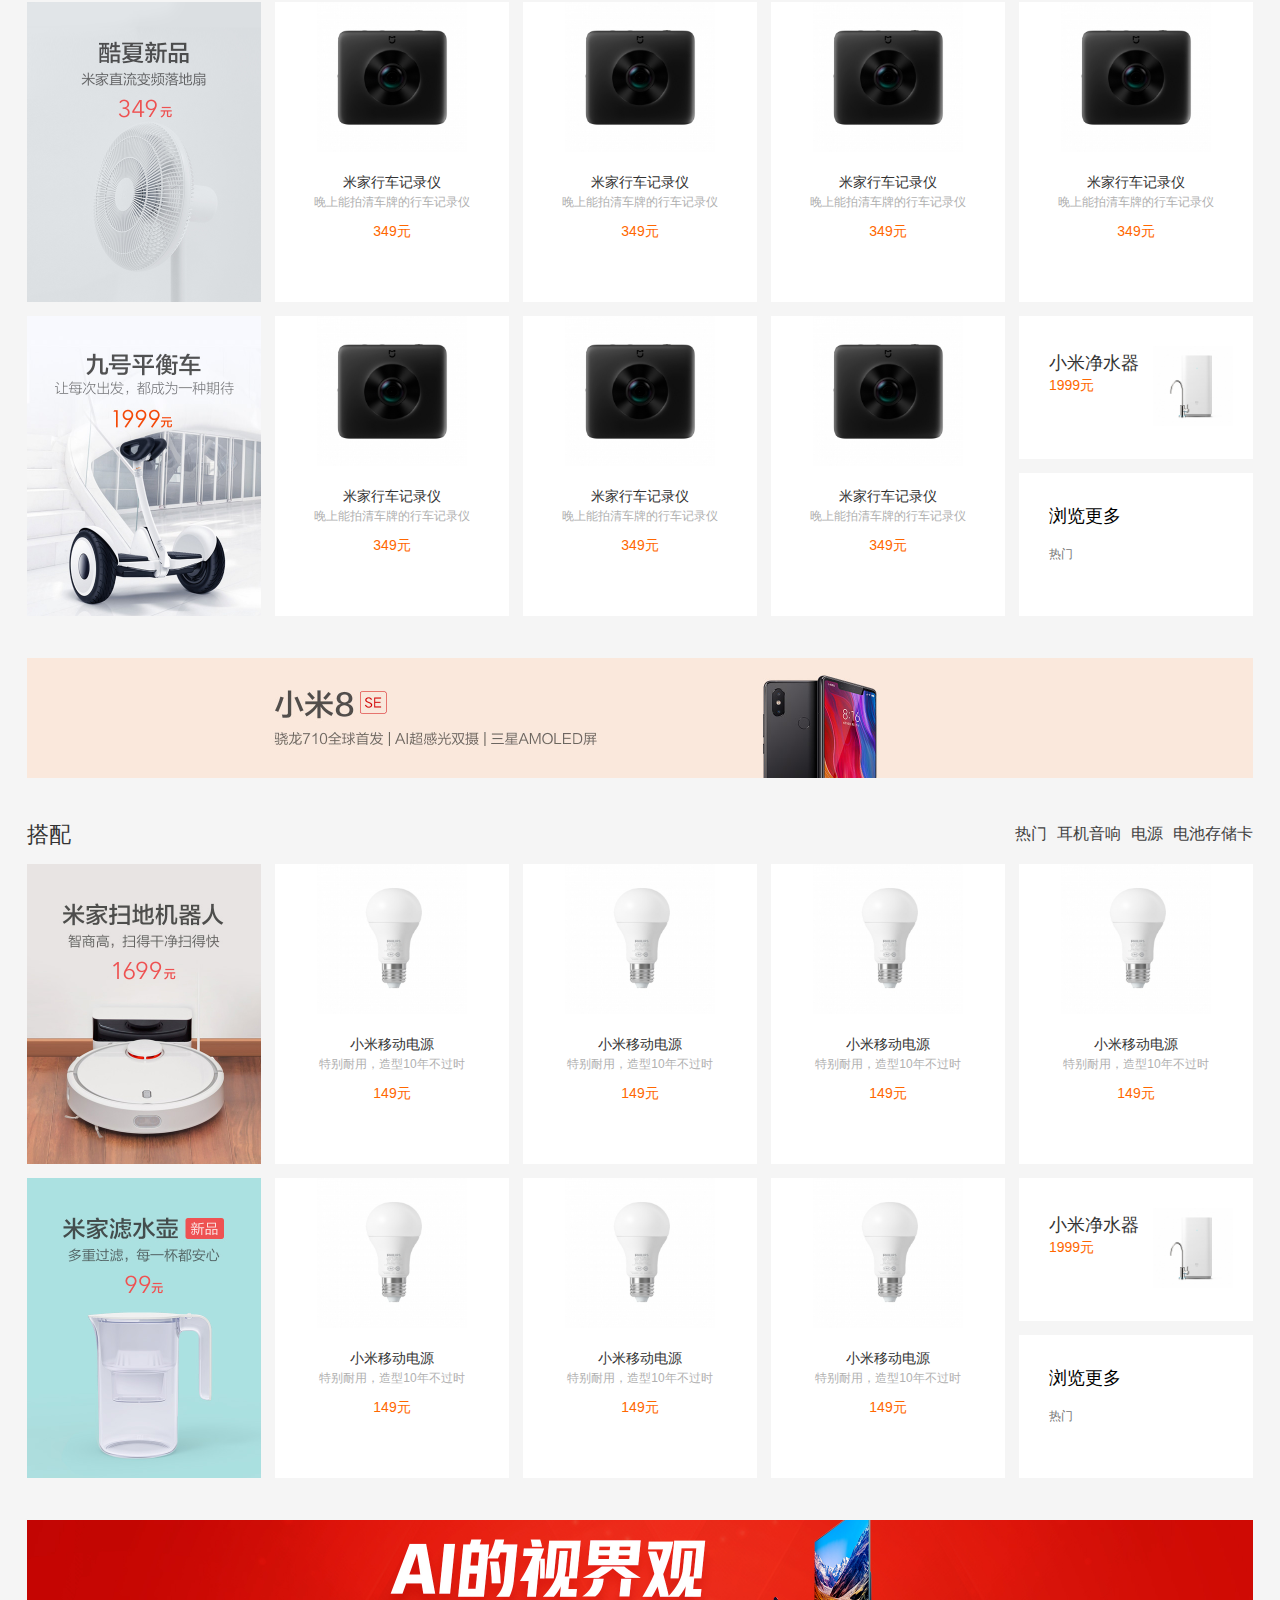
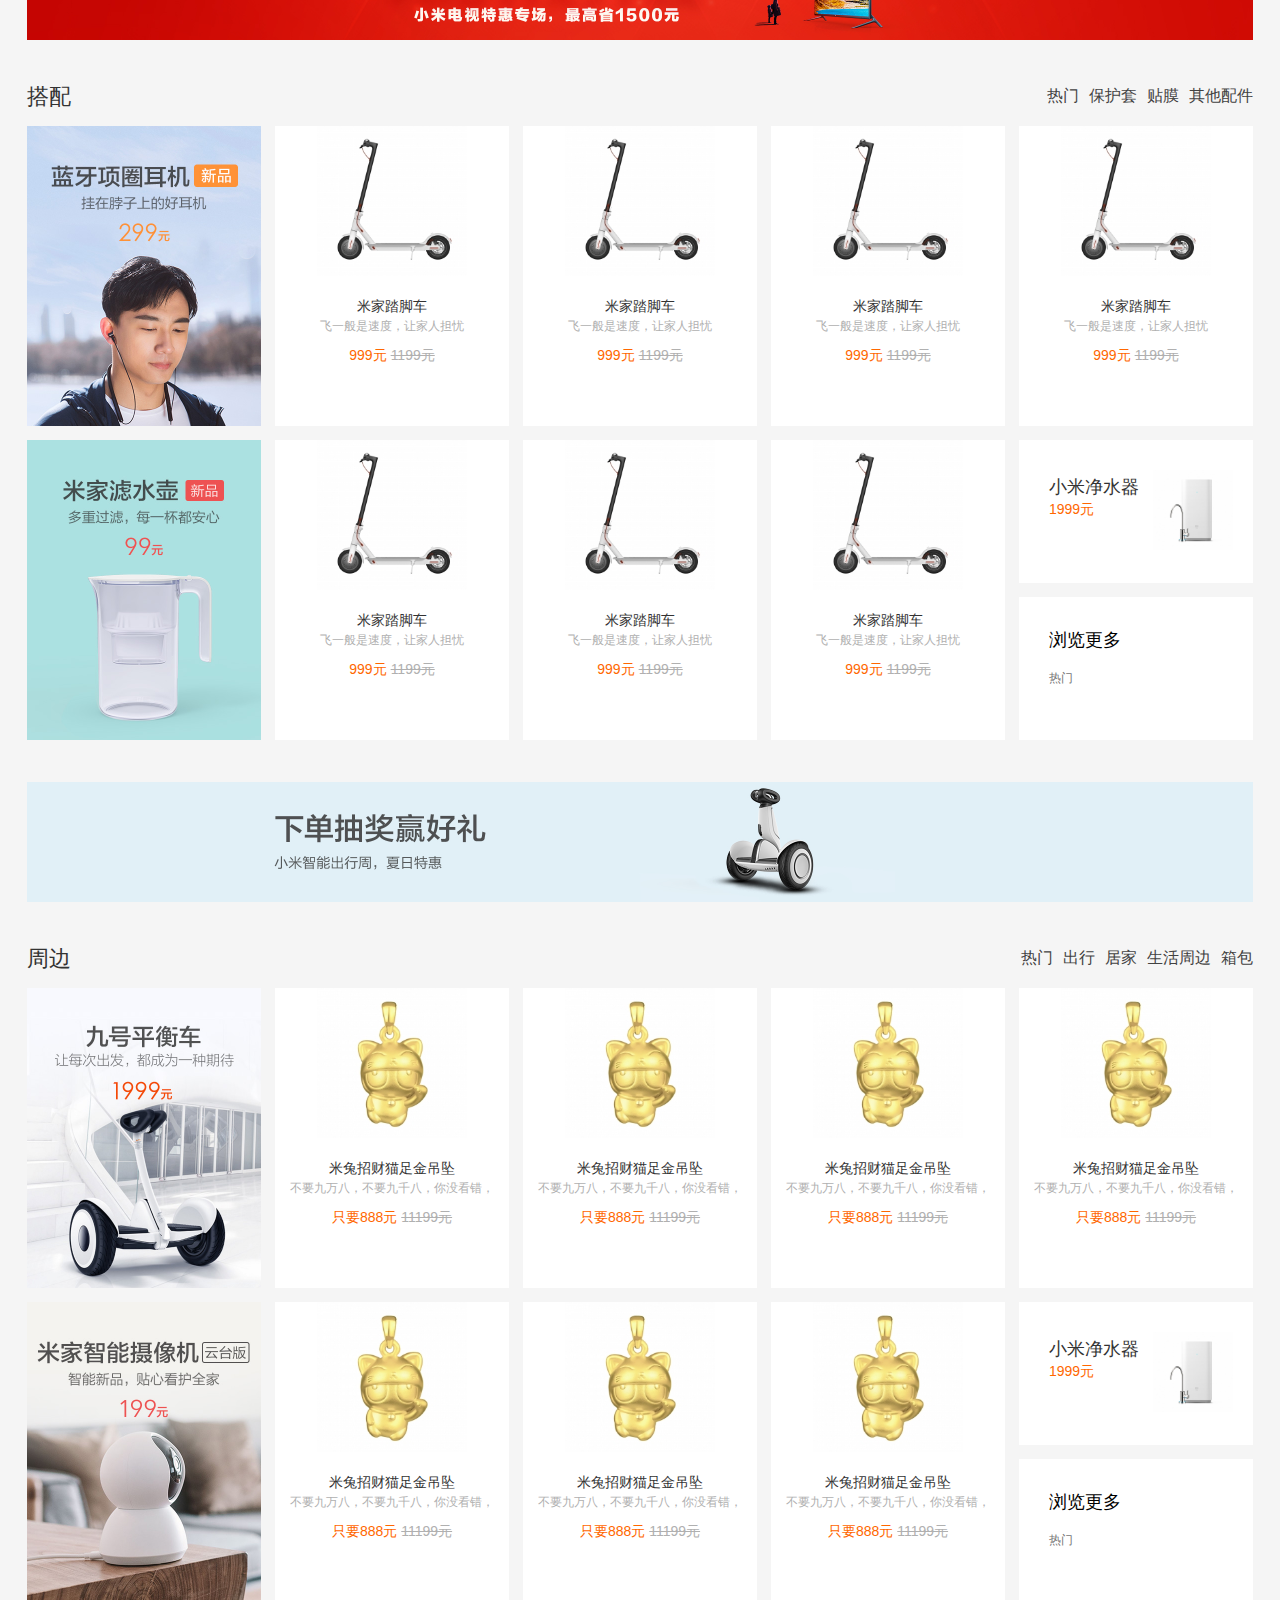
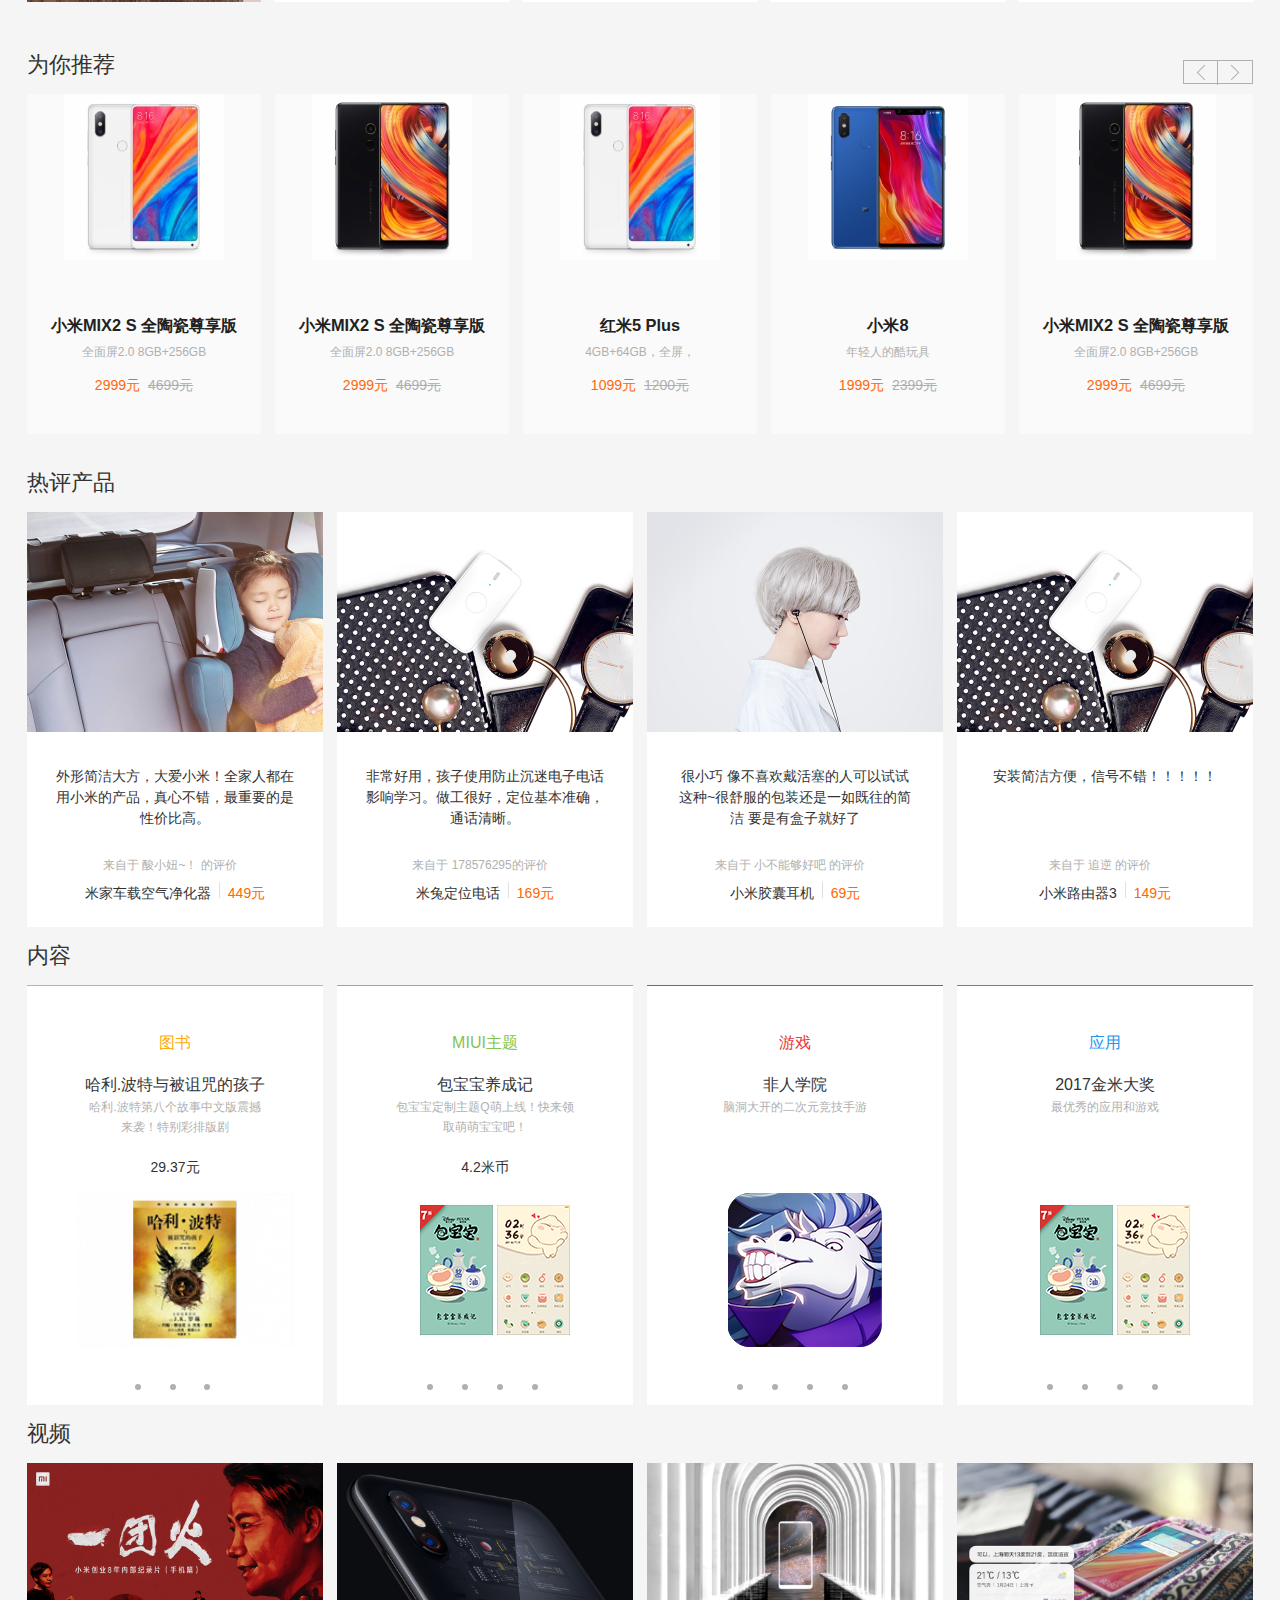
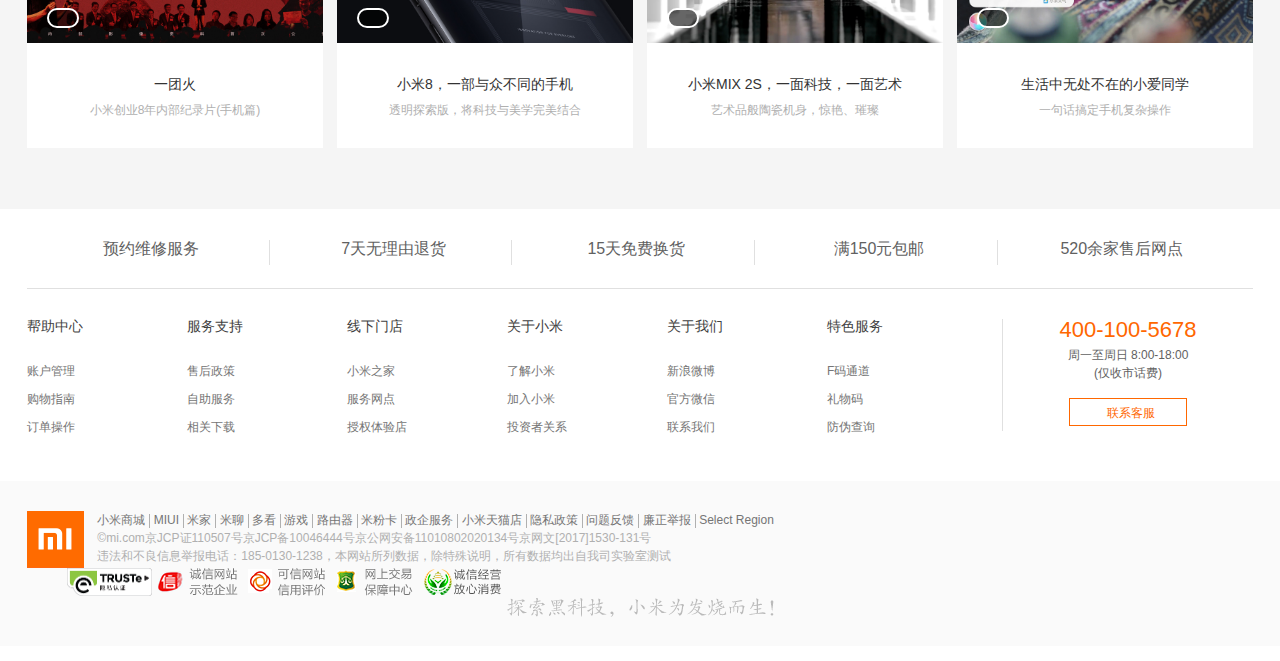
==== commit d53e9038: "xiaomi.html" ====
--- a/xiaomi.html
+++ b/xiaomi.html
@@ -37,7 +37,7 @@
         <a href="javascript:;">消息通知</a>
       </div>
     </div>
-    <div class="bar-s"> 
+    <!--<div class="bar-s"> 
       <ul class="bar-top">
         <li>
           <a href="javascript:;"><i class="far fa-user"></i></a>
@@ -53,7 +53,7 @@
         </li>
       </ul>
       <a class="bar-bottom" href="#top" ><i class="fas fa-arrow-up"></i>
-    </div>
+    </div>-->
   </header>
  
   <div class="site-header">
@@ -871,7 +871,7 @@
         <div class="row-bd">
           <div class="brick-promo-list">
             <img src="img/product_17.jpg">
-            <img src="img/product_08.jpg">
+            <img src="img/product_27.jpg">
           </div>
         </div>
         <div class="brick-list">
@@ -1441,9 +1441,7 @@
   </div>
   <div class="site-info">
     <div class="info-contianer">
-      <div class="logo-ir">
-        <img src="img/footer-logo.png">
-      </div>
+      <div class="logo-bottom">小米官网</div>
       <div class="info-text">
         <p class="info-sites">
           <a href="javascript:;">小米商城</a>
@@ -1462,14 +1460,8 @@
           <a href="javascript:;">Select Region</a>
         </p>
         <p class="num">
-          ©
-          <a href="javascript:;">mi.com</a>
-          京JCP证110507号
-          <a href="javascript:;">京JCP备10046444号</a>
-          <a href="javascript:;">京公网安备11010802020134号</a>
-          <a href="javascript:;">京网文[2017]1530-131号</a>
-          <br>
-           违法和不良信息举报电话：185-0130-1238，本网站所列数据，除特殊说明，所有数据均出自我司实验室测试
+          ©<a href="javascript:;">mi.com</a>京JCP证110507号<a href="javascript:;">京JCP备10046444号</a><a href="javascript:;">京公网安备11010802020134号</a><a href="javascript:;">京网文[2017]1530-131号</a>
+          <br>违法和不良信息举报电话：185-0130-1238，本网站所列数据，除特殊说明，所有数据均出自我司实验室测试
         </p>
       </div>
       <div class="info-links">
@@ -1479,10 +1471,9 @@
         <a href="javascript:;"><img src="img/v-logo-3.png"></a>
         <a href="javascript:;"><img src="img/v-logo-4.png"></a>
       </div>
-      <div class="slogan">
-        <img src="img/slogan2018.png">
-      </div>
+     
     </div>
+     <div class="slogan"></div>
   </div>
 </body>
 </html>--- a/css/xiaomi.css
+++ b/css/xiaomi.css
@@ -277,6 +277,10 @@
 	height: 50px;
 	border: 1px #e0e0e0 solid;
 	border-right: none;
+	outline: none;
+	padding-left: 10px;
+	font-size: 18px;
+
 }
 .header-scarch .search-form .search-text:hover{
 	border: 1px #b0b0b0 solid;
@@ -1825,23 +1829,28 @@
 	margin-right: 6px;
 }
 .site-info{
+	height: 165px;
 	padding-top: 30px;
 	background-color: #fafafa;
 }
 .info-contianer{
 	width: 1226px;
+	height: 57px;
   font-size: 12px;
   position: relative;
 }
-.info-contianer .logo-ir img{
-	float: left;
-  width: 57px;
-  height: 57px;
-  margin-right: 10px;
-  text-indent: -9999px;
-}
+.logo-bottom{
+	display: inline-block;
+	width: 57px;
+	height: 57px;
+	vertical-align: top;
+	margin-right: 10px;
+	background-image:url(../img/footer-logo.png);
+	text-indent: -9999px;
+}
+
 .info-text{
-	float: left;
+	display: inline-block;
   color: #b0b0b0;
 }
 .info-text .info-sites{
@@ -1877,7 +1886,9 @@
 	color: #ff6700;
 }
 .info-links{
-	float: right;
+	display: inline-block;
+	vertical-align: top;
+	margin-left: 40px;
 	margin-bottom: 60px;
 }
 .info-links img{
@@ -1891,8 +1902,12 @@
 .slogan{
 	display: block;
 	margin:0 auto;
-	margin-bottom: 35px;
+	margin-top: 30px;
+	padding-bottom: 35px;
 	clear: both;
   width: 267px;
   height: 19px;
-}
+  background-image: url(../img/slogan2018.png);
+  background-repeat: no-repeat;
+}
+
